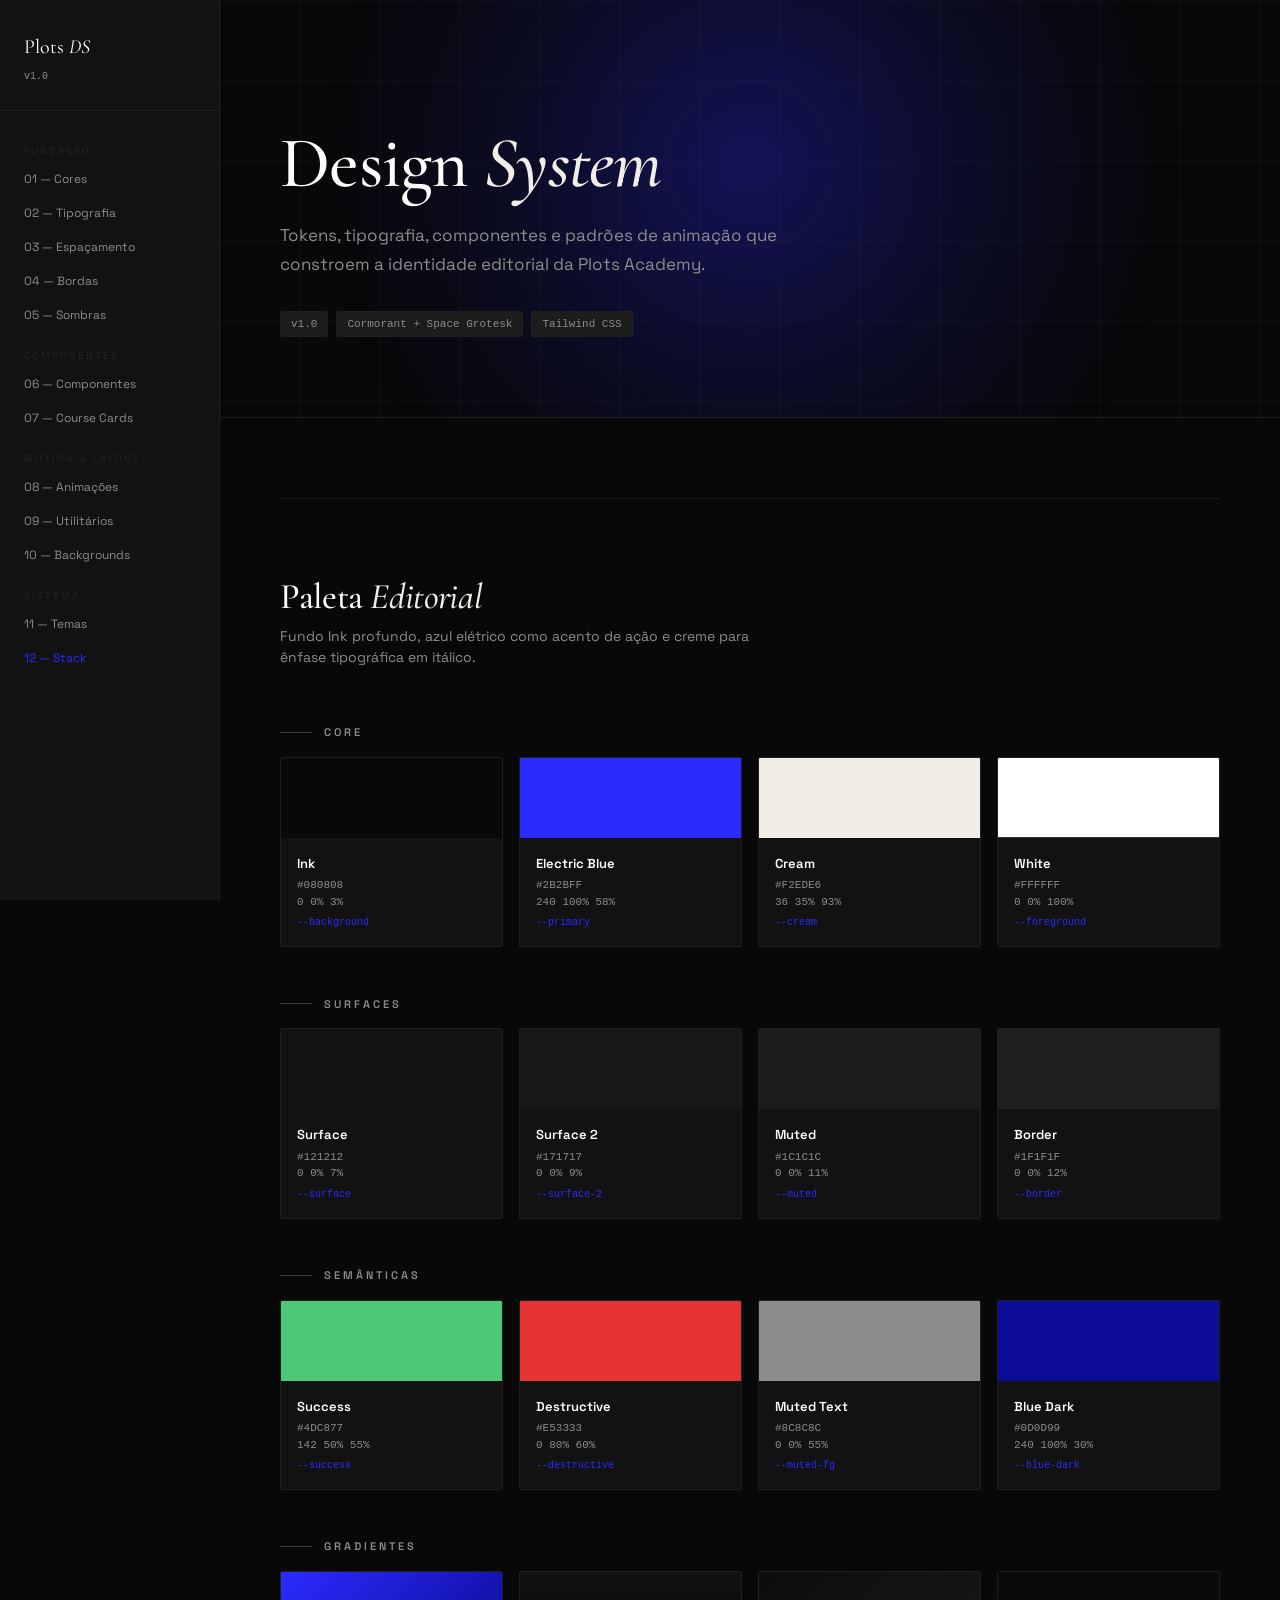
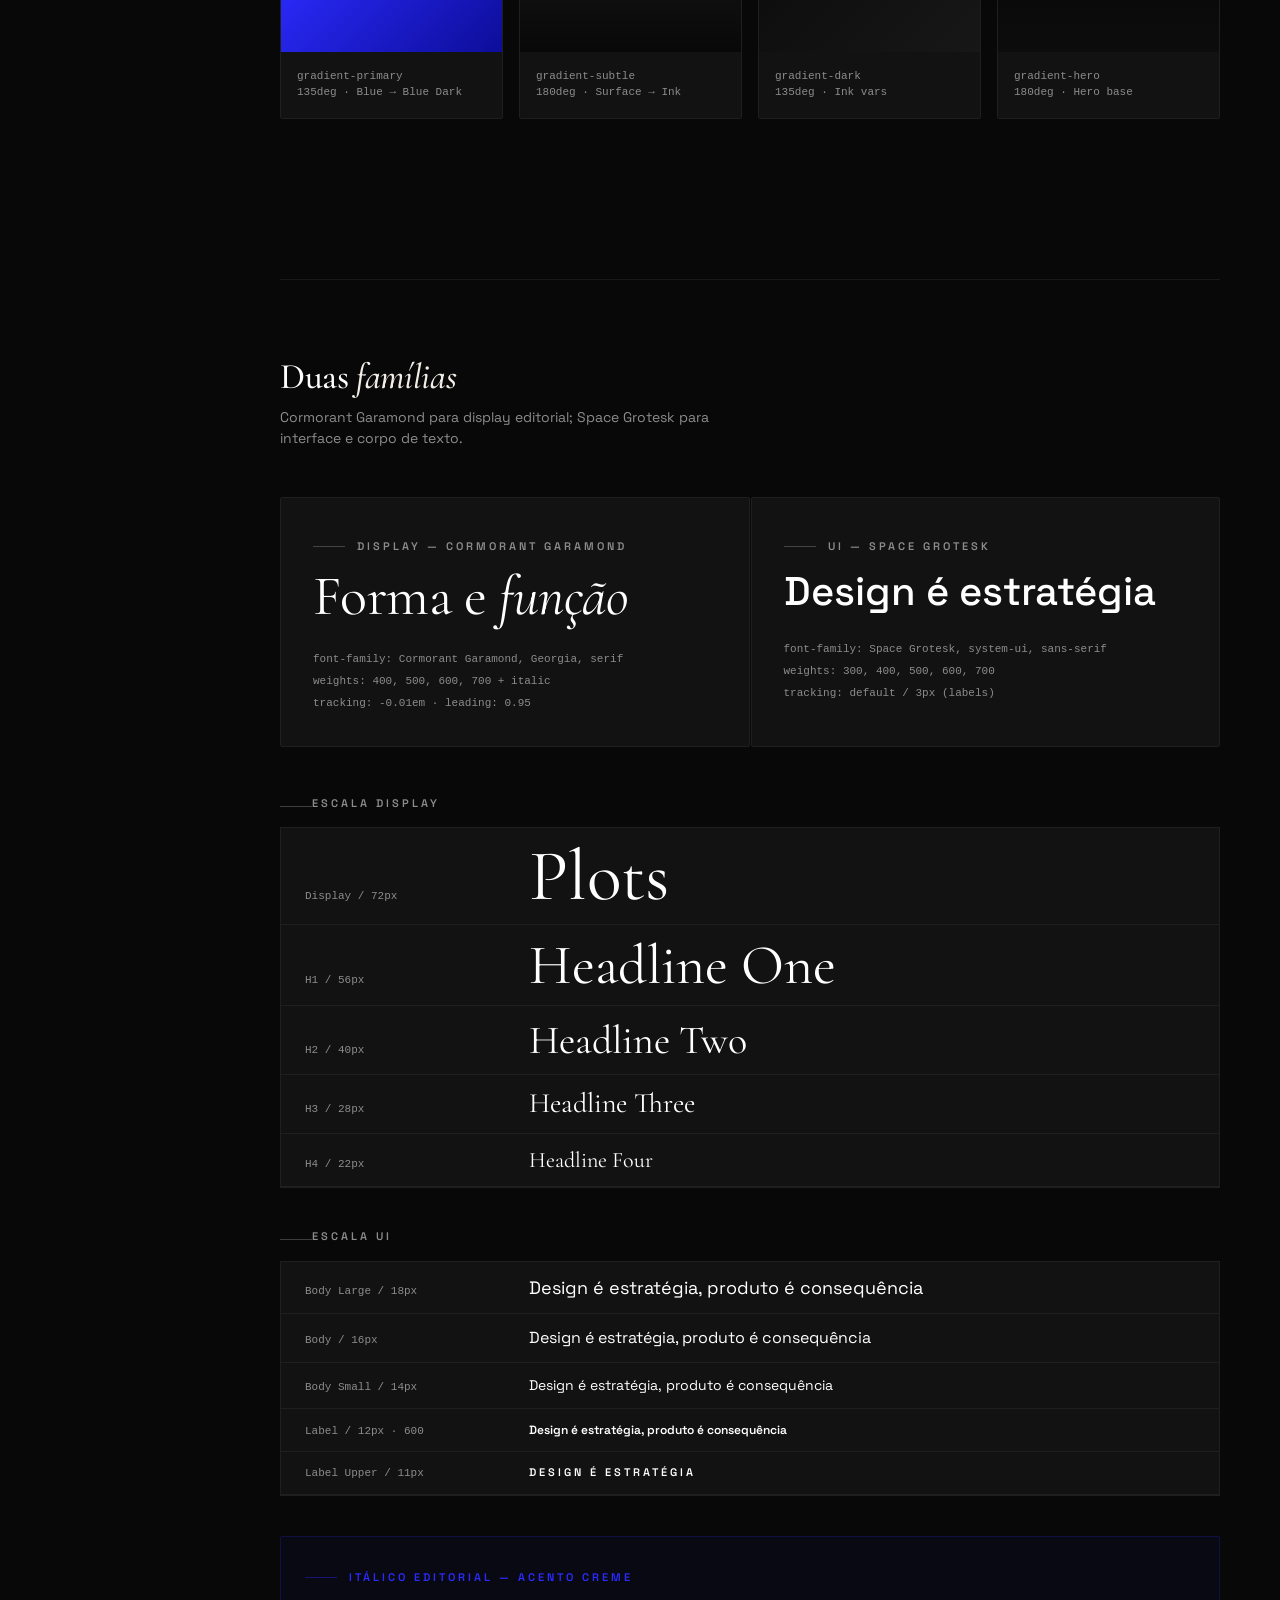
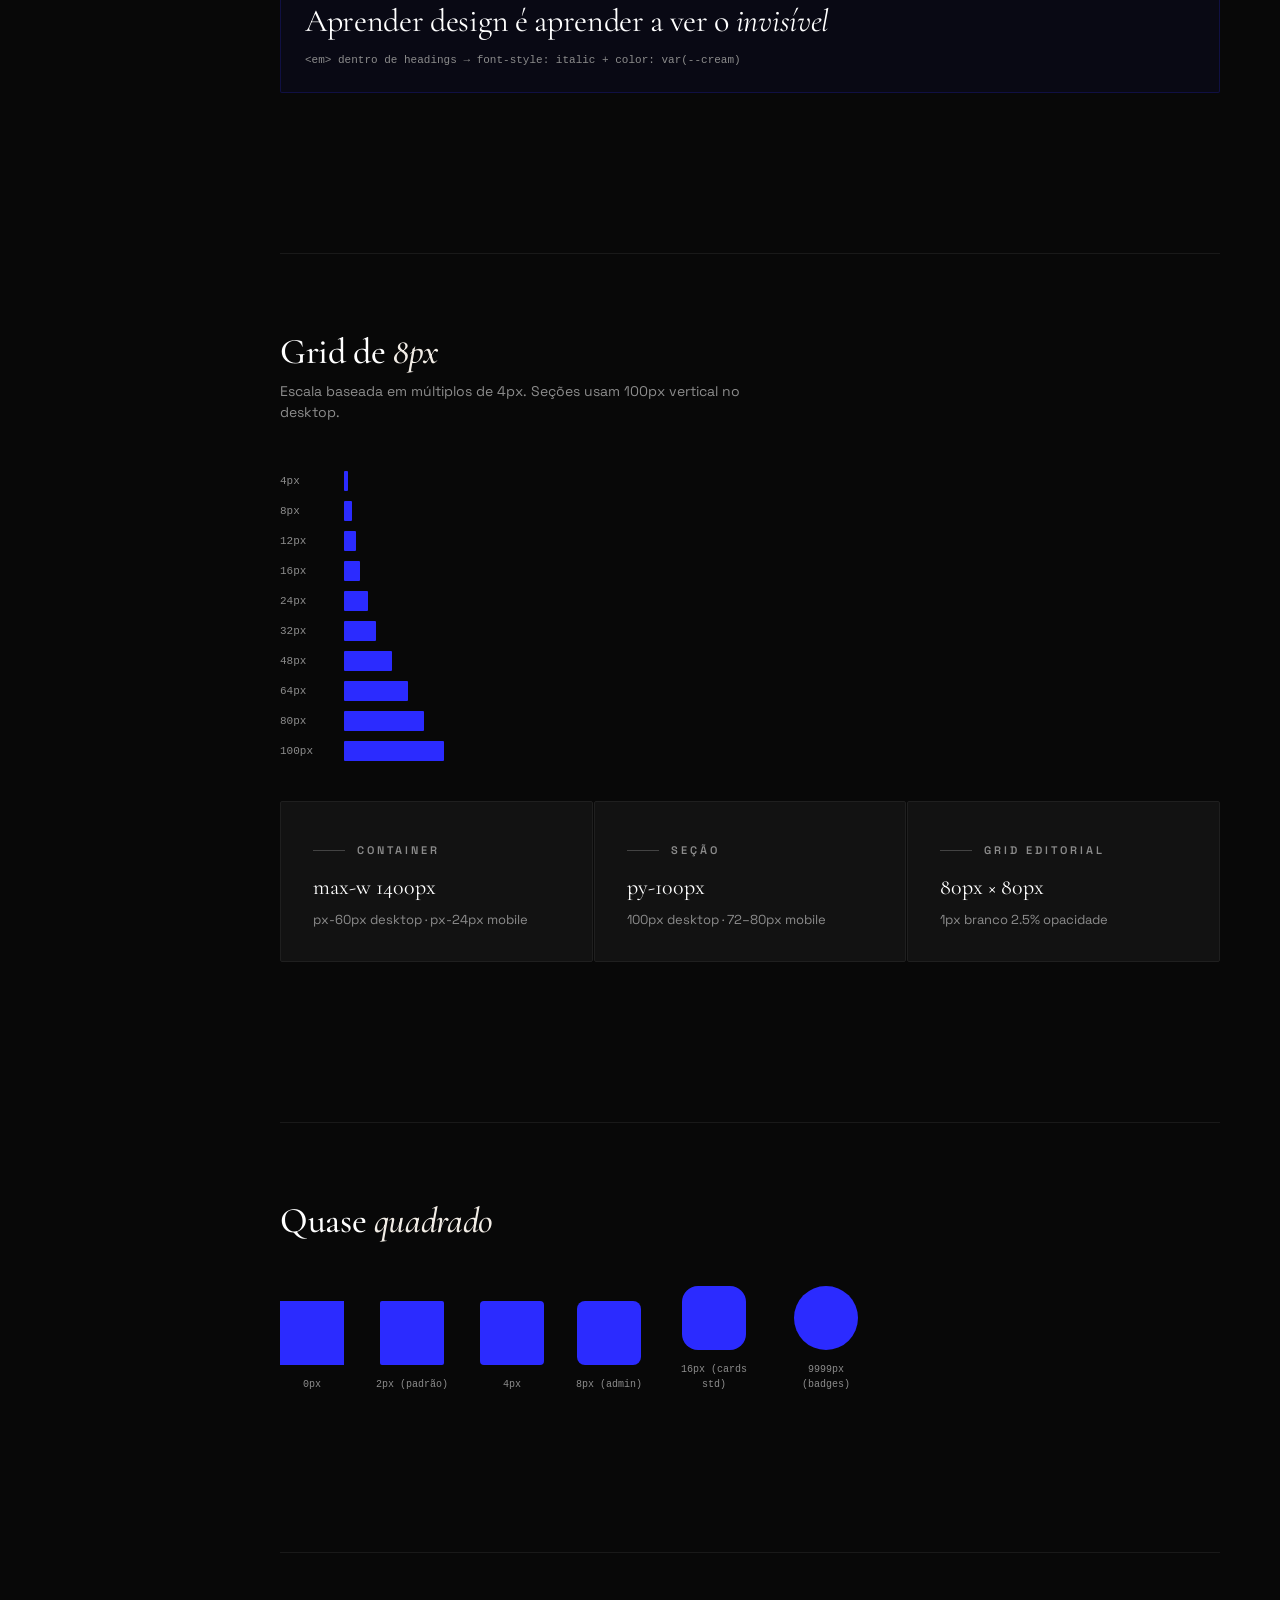
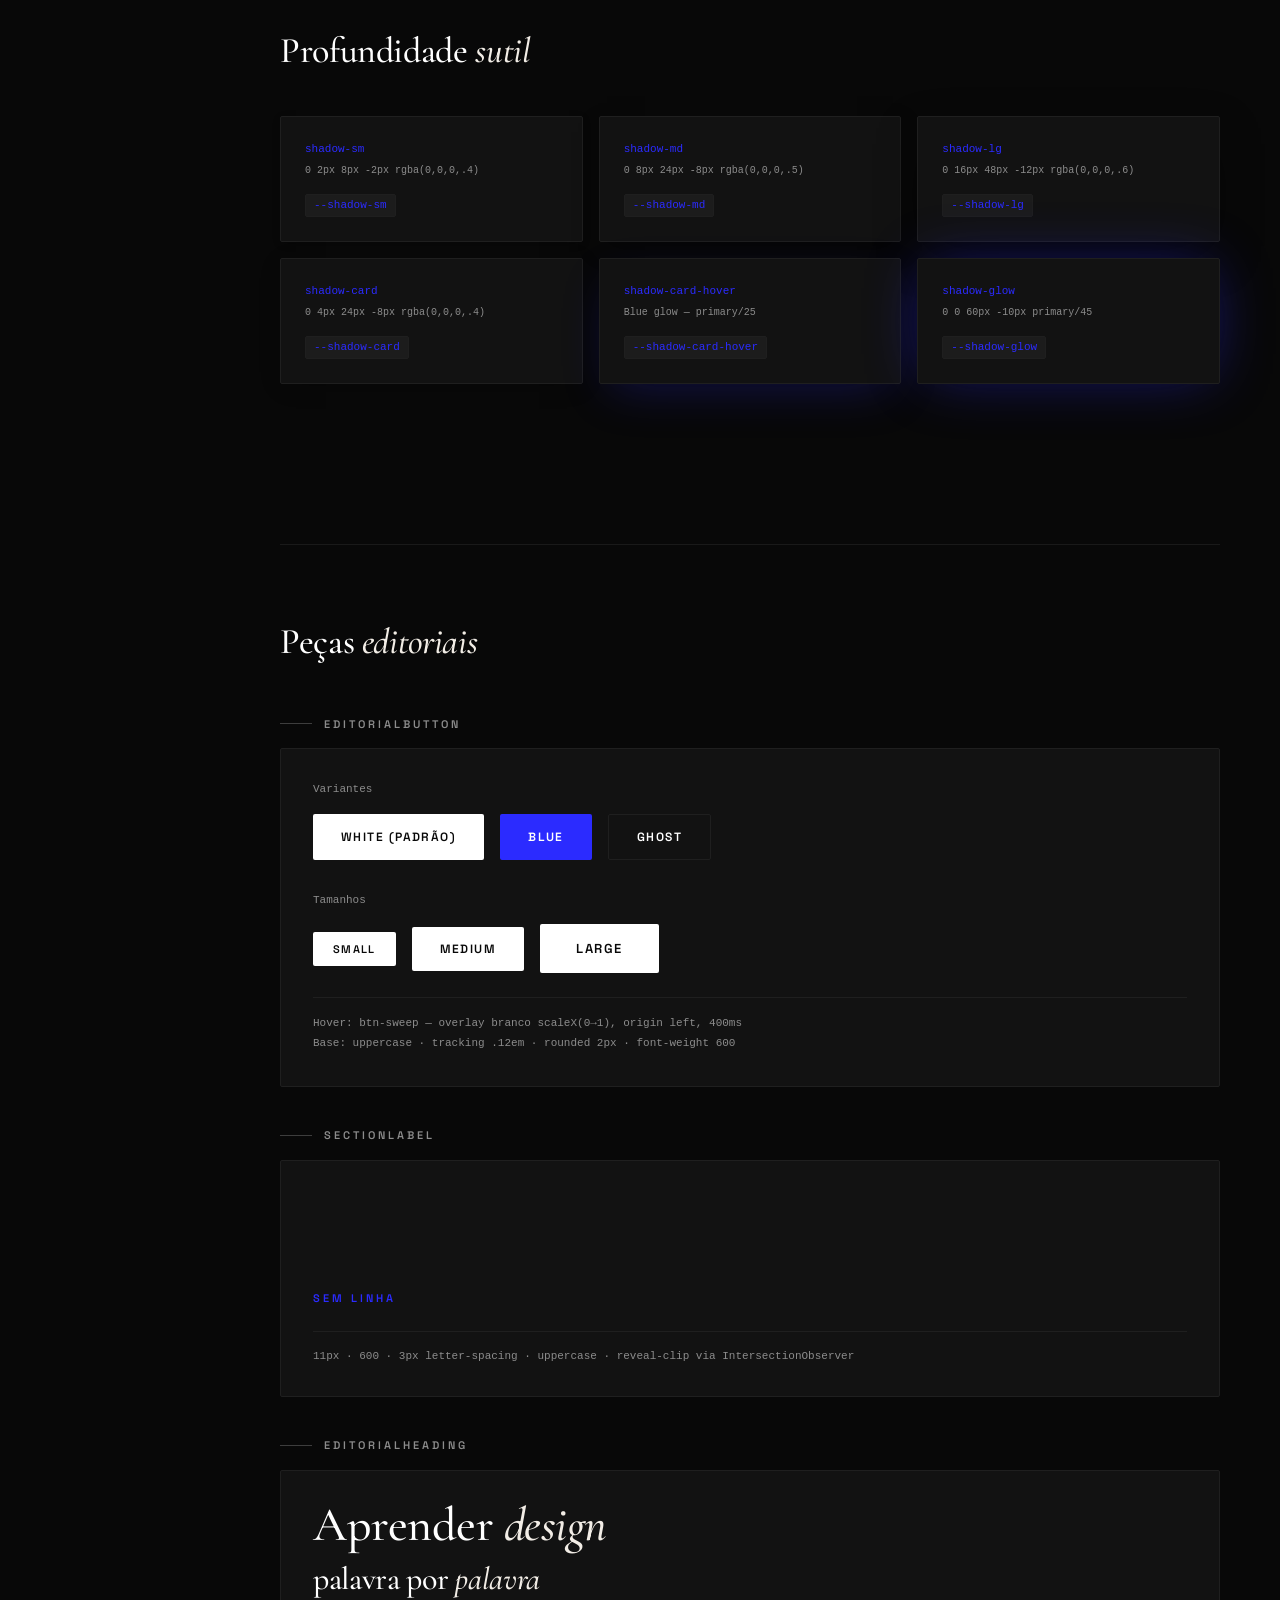
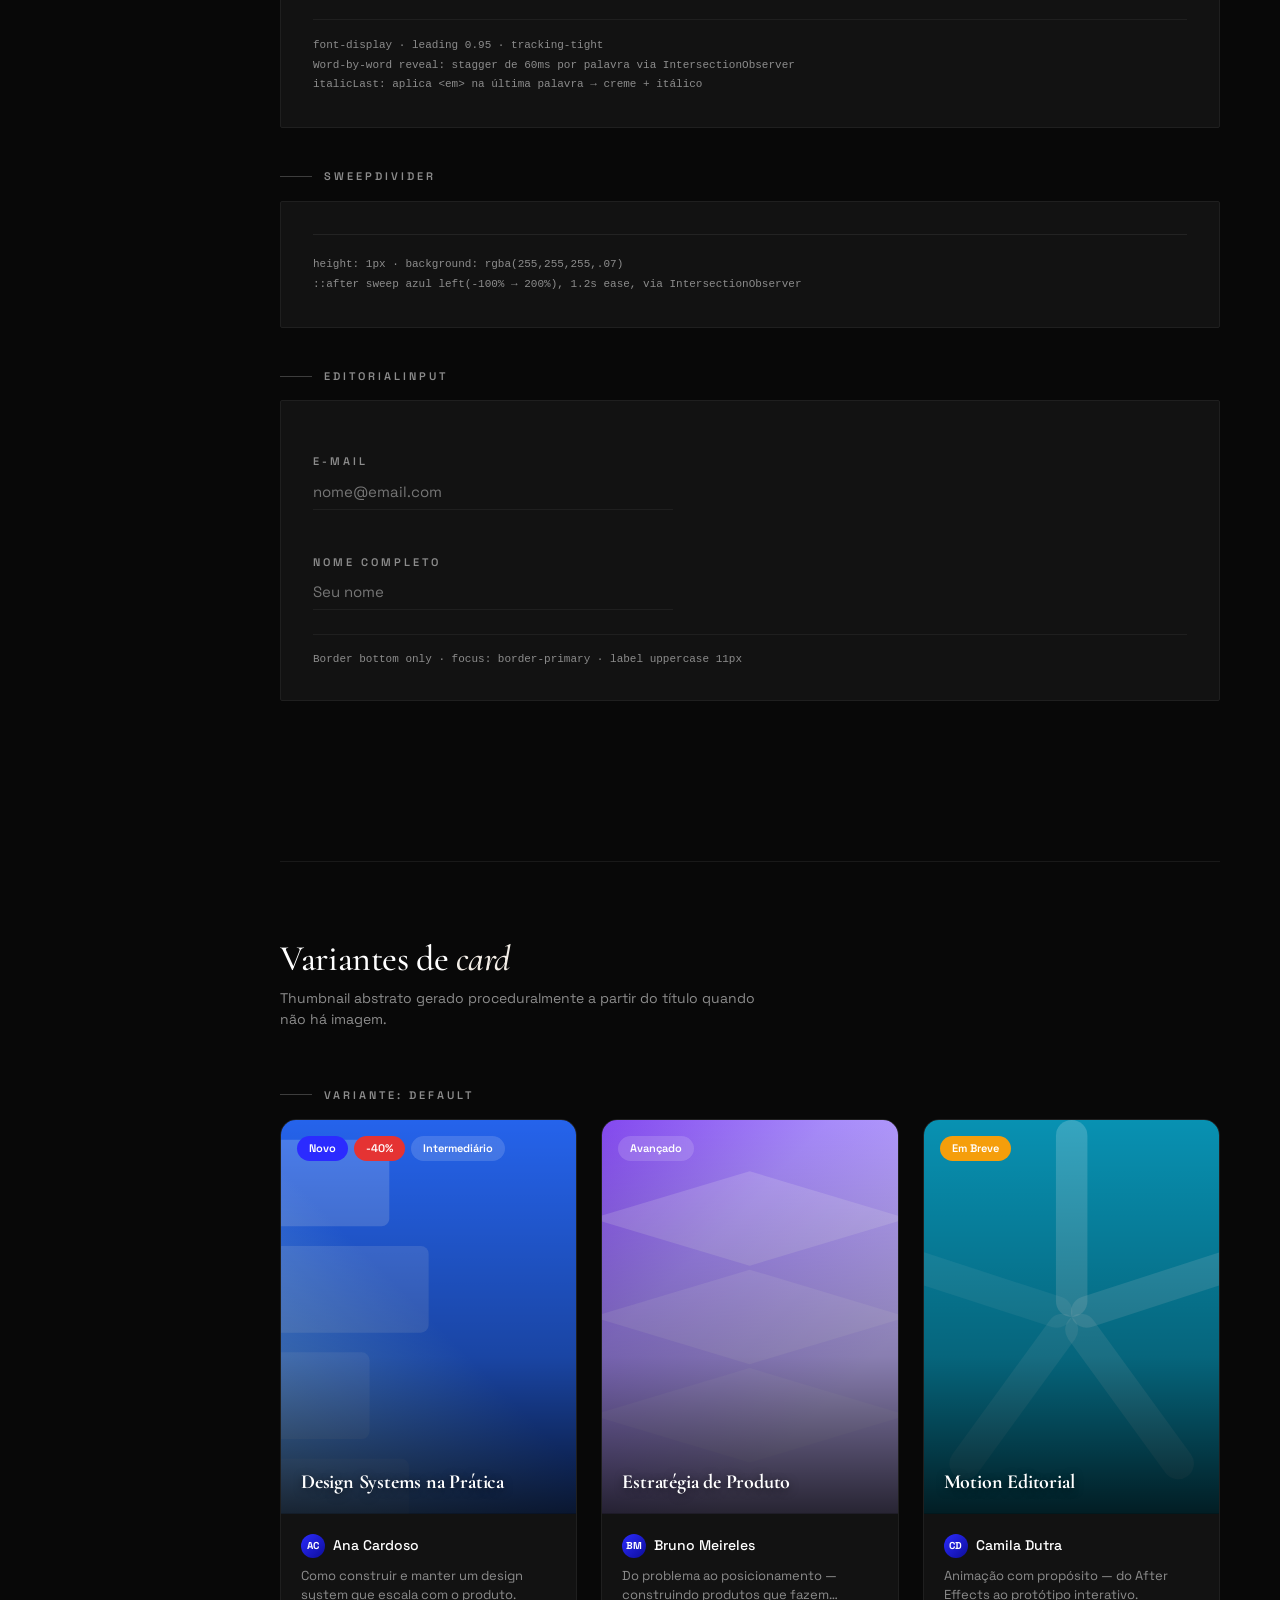
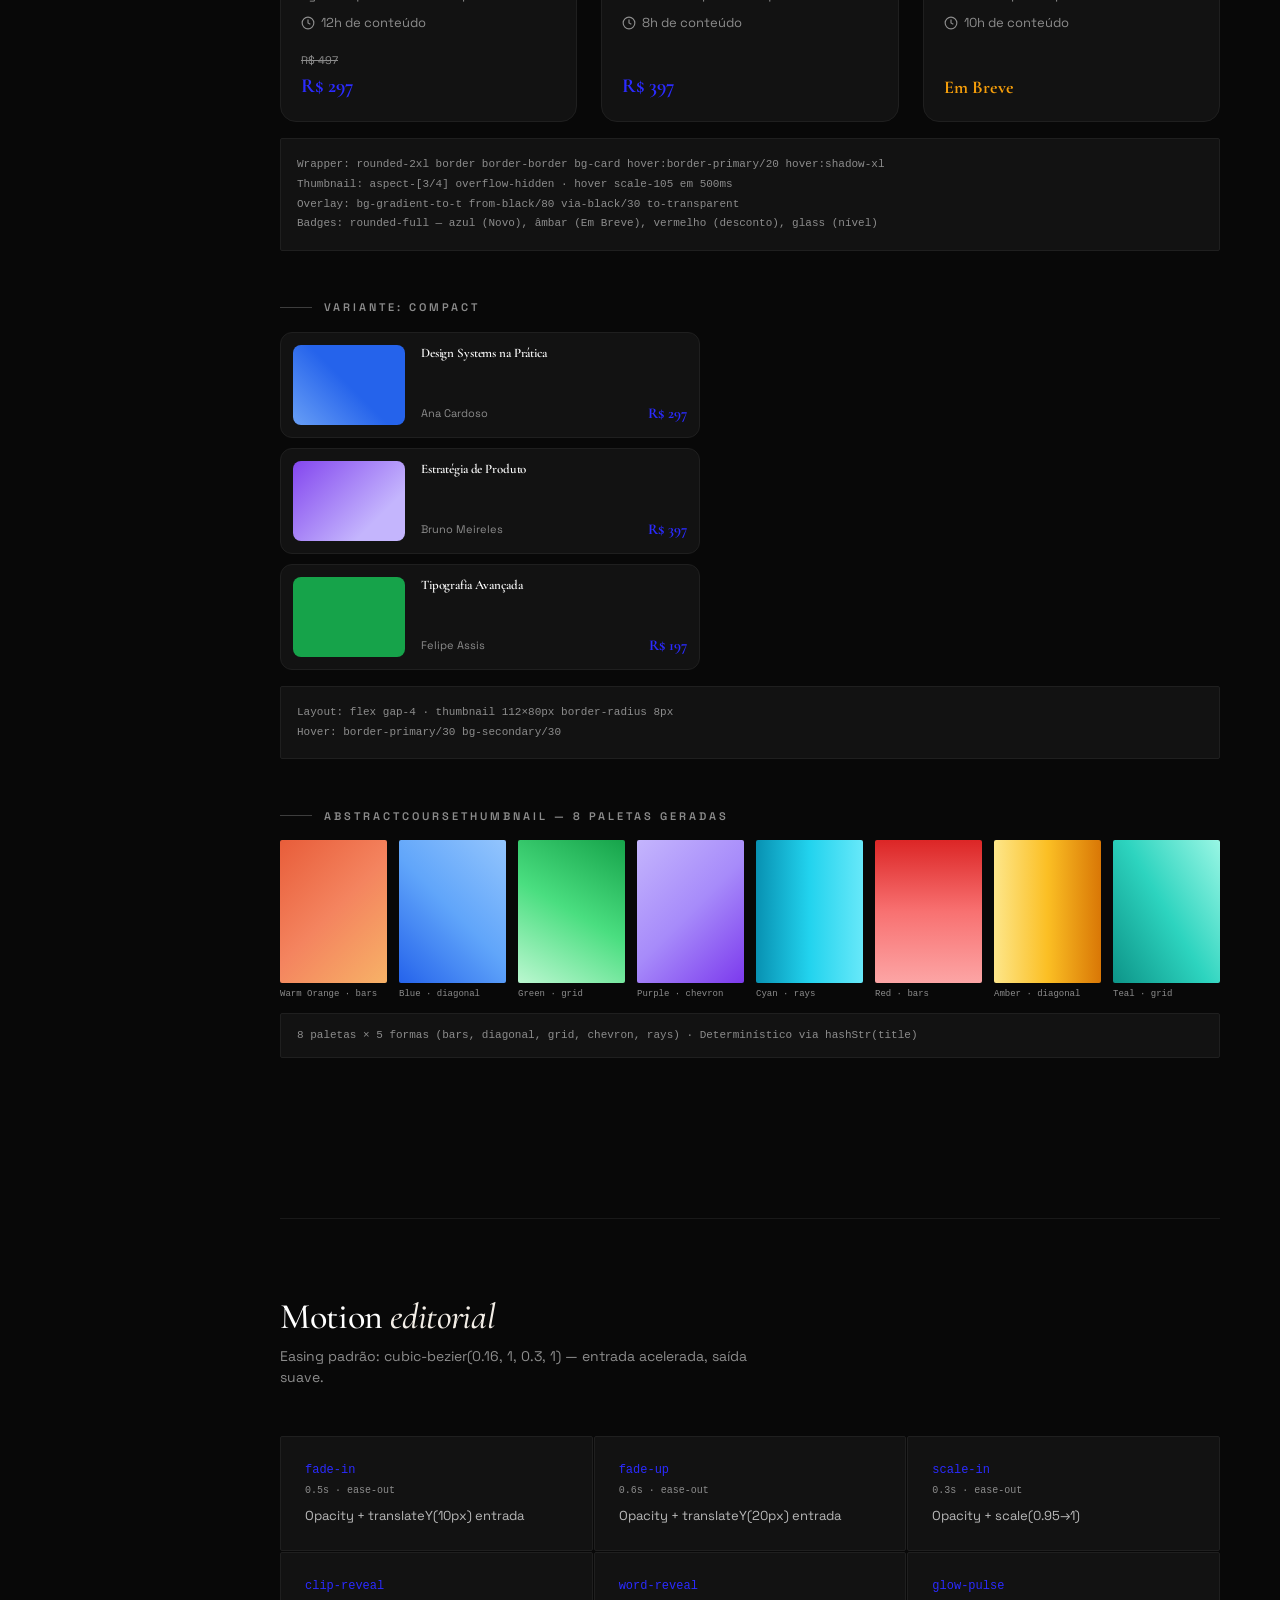
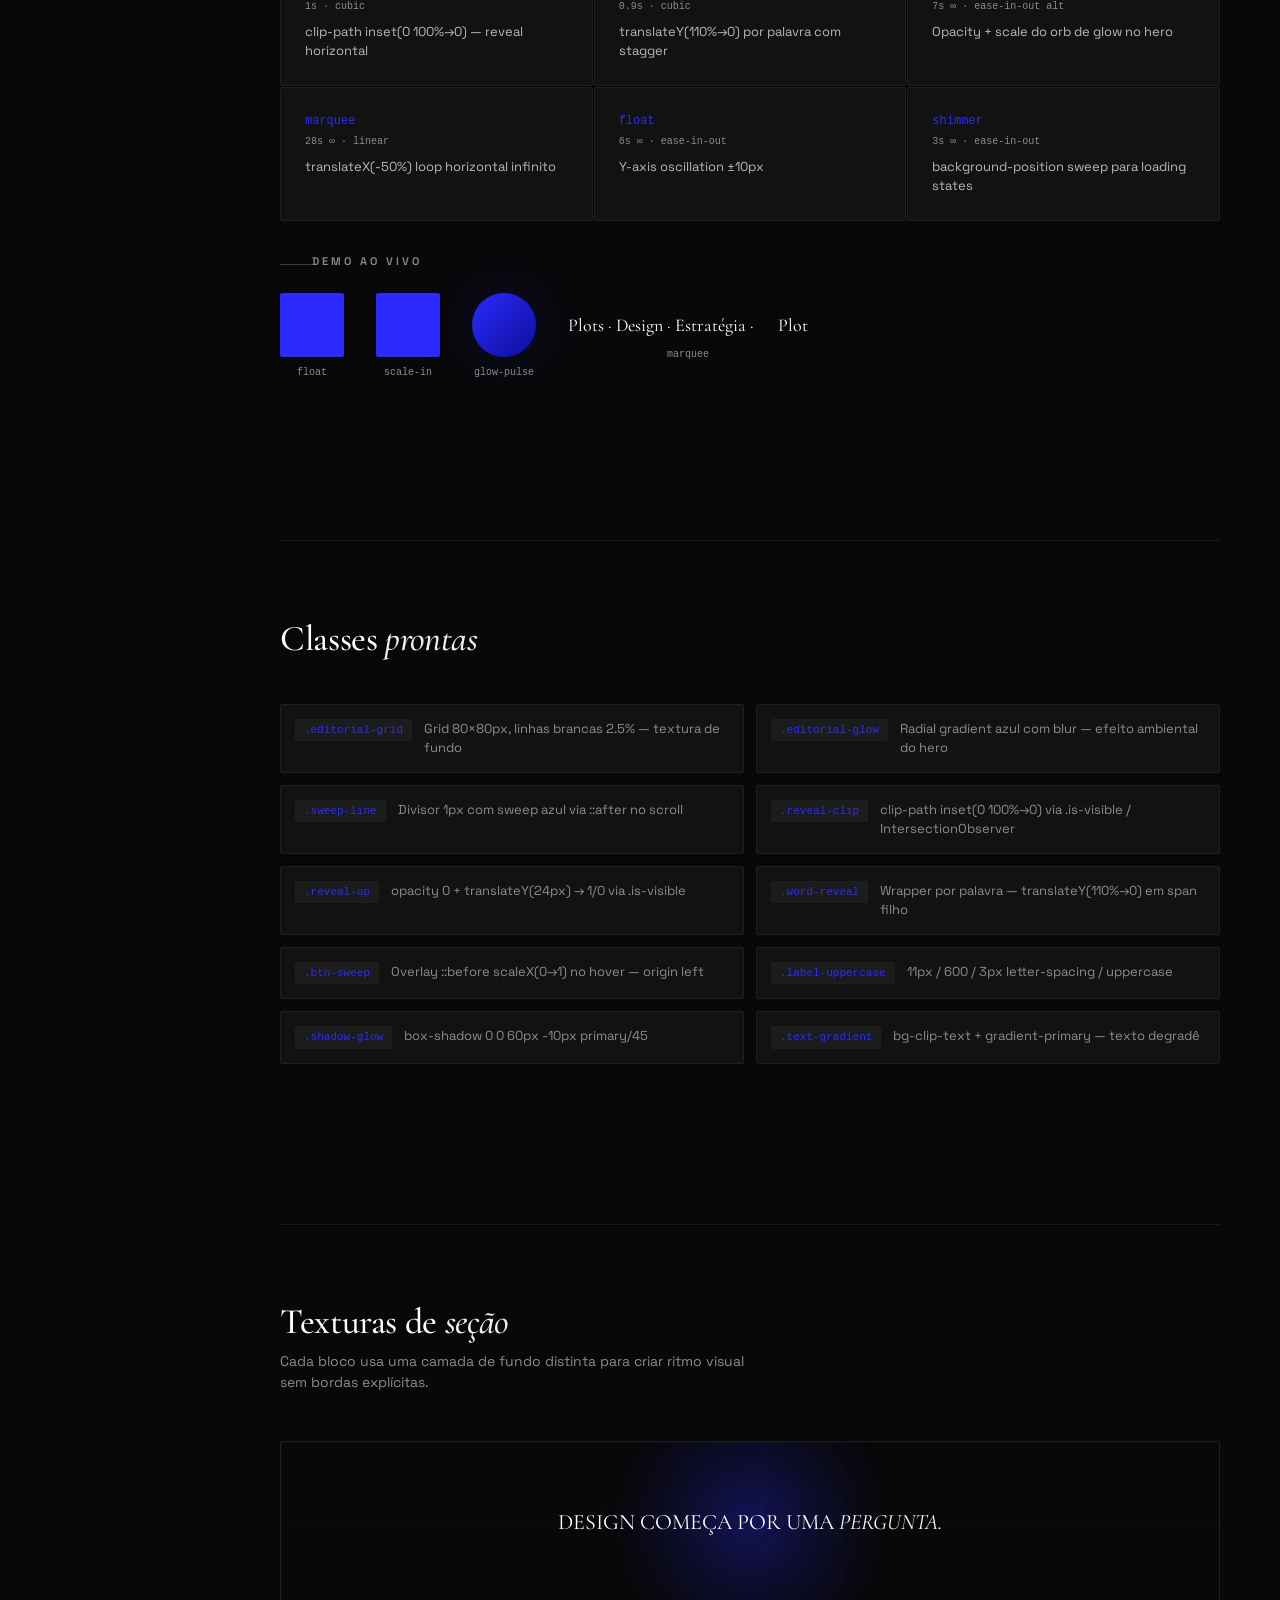
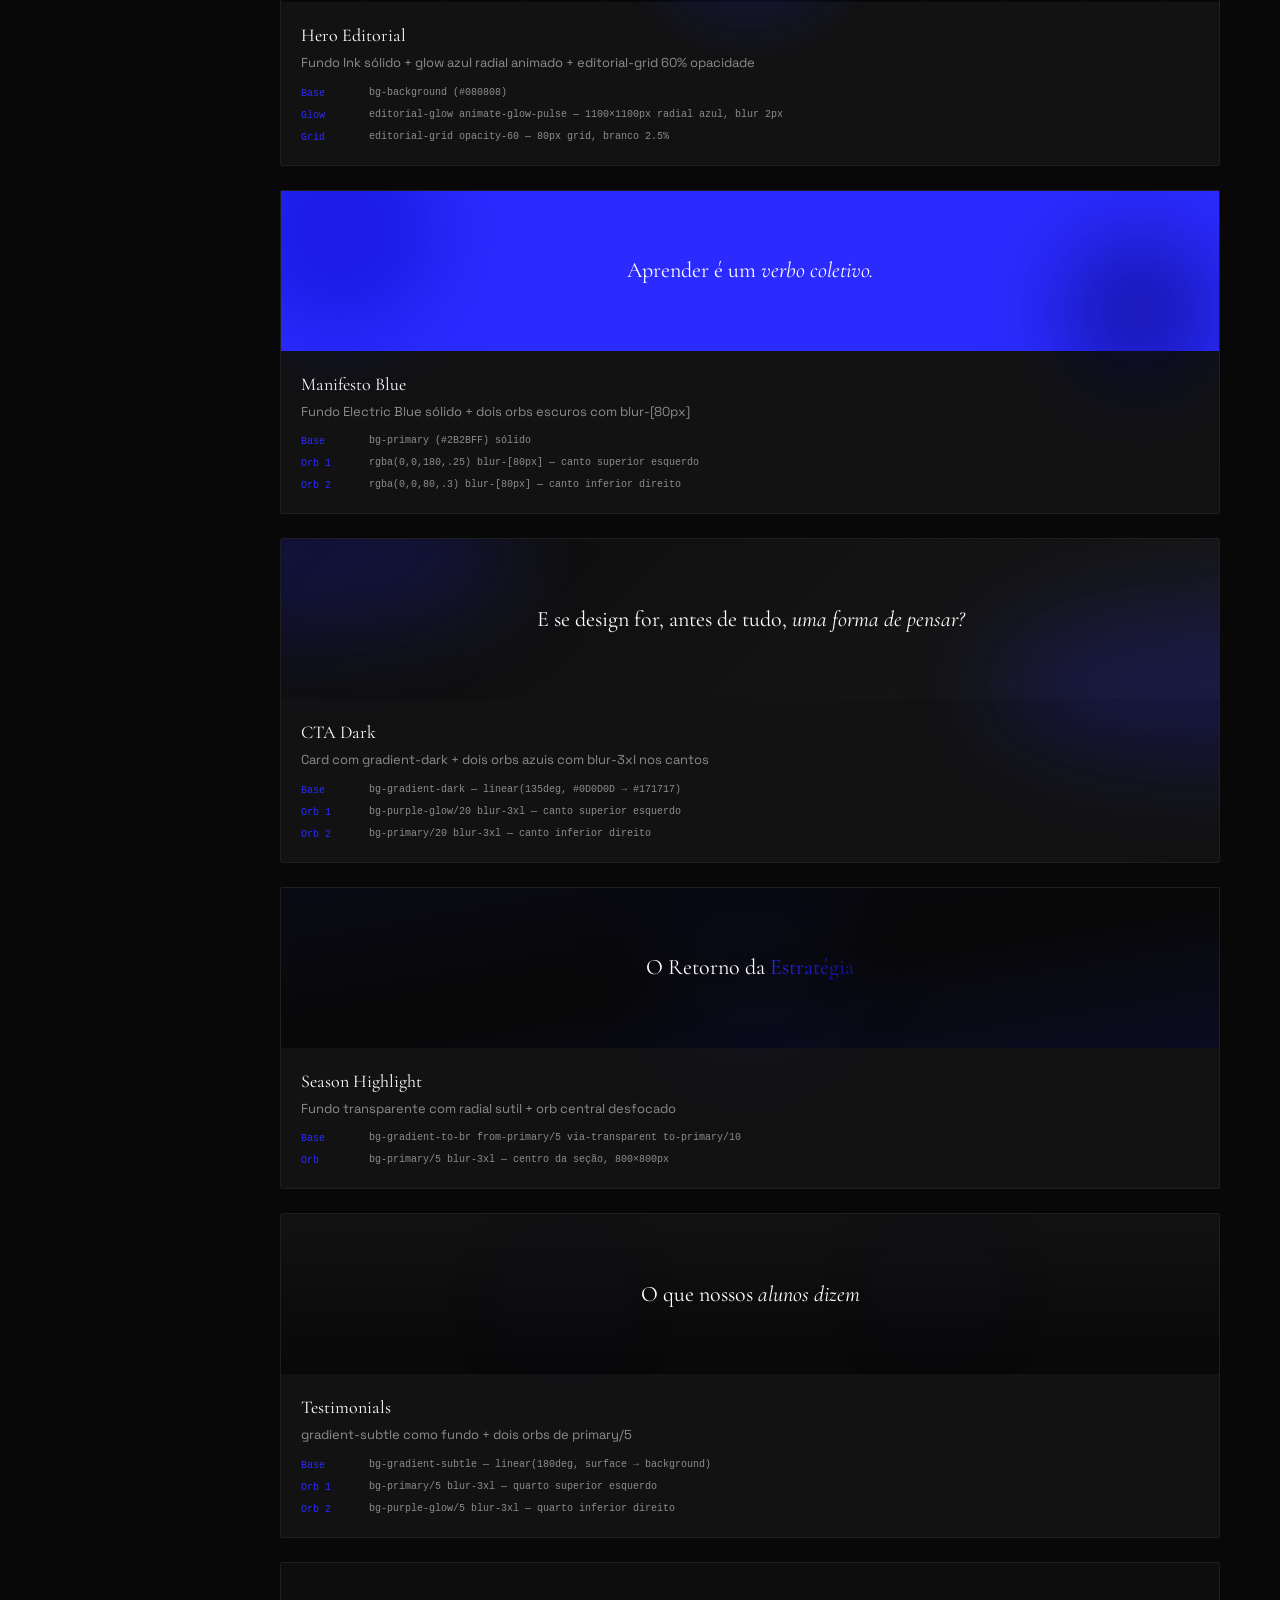
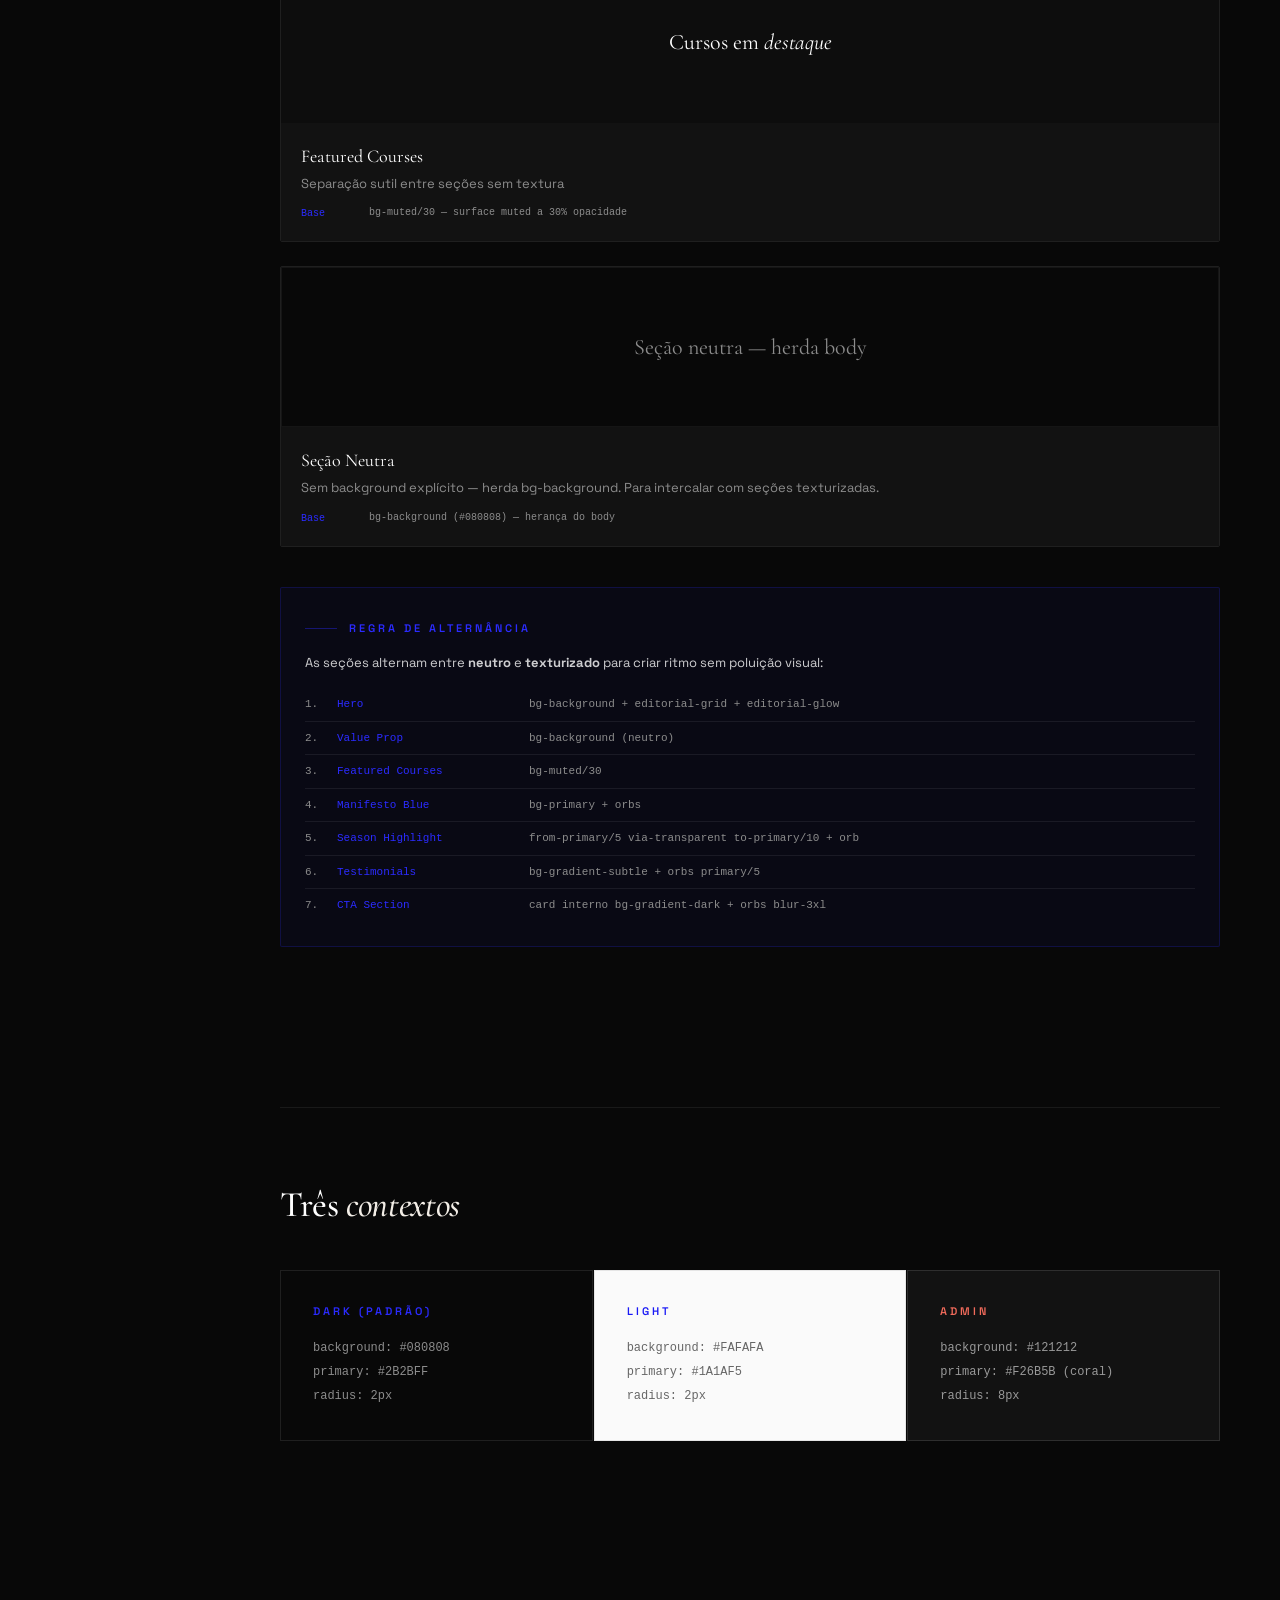
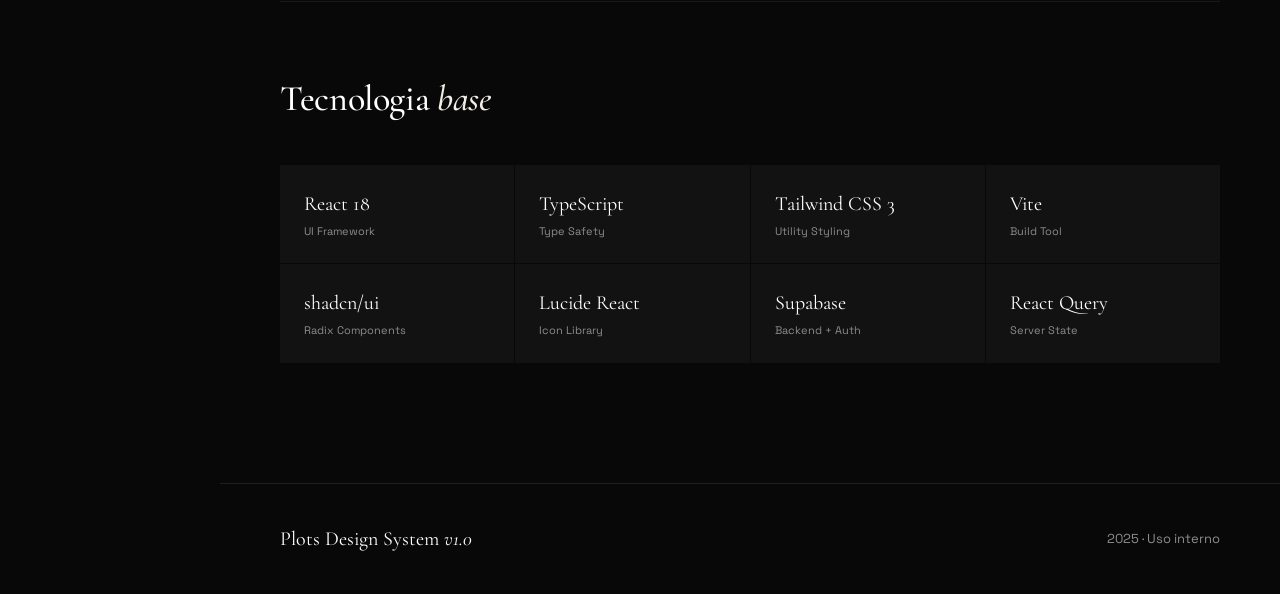
==== public/design-system.html @ c1db0406 "feat: add standalone design-system.html to public/ Self-contained HTML file with all design tokens, " ====
<!DOCTYPE html>
<html lang="pt-BR">
<head>
<meta charset="UTF-8" />
<meta name="viewport" content="width=device-width, initial-scale=1.0" />
<title>Plots — Design System</title>
<link rel="preconnect" href="https://fonts.googleapis.com" />
<link rel="preconnect" href="https://fonts.gstatic.com" crossorigin />
<link href="https://fonts.googleapis.com/css2?family=Cormorant+Garamond:ital,wght@0,400;0,500;0,600;0,700;1,400;1,600&family=Space+Grotesk:wght@300;400;500;600;700&display=swap" rel="stylesheet" />
<style>
/* ── Tokens ─────────────────────────────────────────────────────────────── */
:root {
  --background: #080808;
  --foreground: #ffffff;
  --surface:    #121212;
  --surface-2:  #171717;
  --muted:      #1c1c1c;
  --border:     #1f1f1f;
  --primary:    #2B2BFF;
  --primary-fg: #ffffff;
  --cream:      #F2EDE6;
  --success:    #4DC877;
  --destructive:#E53333;
  --muted-fg:   #8C8C8C;
  --blue-dark:  #0D0D99;
  --blue-light: #8989FF;
  --gold:       #F2EDE6;

  --gradient-primary: linear-gradient(135deg, #2B2BFF 0%, #0D0D99 100%);
  --gradient-subtle:  linear-gradient(180deg, #121212 0%, #080808 100%);
  --gradient-dark:    linear-gradient(135deg, #0D0D0D 0%, #171717 100%);
  --gradient-hero:    linear-gradient(180deg, #080808 0%, #0D0D0D 100%);

  --shadow-sm:   0 2px  8px -2px  rgba(0,0,0,.4);
  --shadow-md:   0 8px  24px -8px rgba(0,0,0,.5);
  --shadow-lg:   0 16px 48px -12px rgba(0,0,0,.6);
  --shadow-card: 0 4px  24px -8px rgba(0,0,0,.4);
  --shadow-card-hover: 0 16px 48px -12px rgba(43,43,255,.25);
  --shadow-glow: 0 0 60px -10px rgba(43,43,255,.45);

  --ease: cubic-bezier(0.16,1,0.3,1);
  --radius: 2px;
}

/* ── Reset ──────────────────────────────────────────────────────────────── */
*, *::before, *::after { box-sizing: border-box; margin: 0; padding: 0; }
html { scroll-behavior: smooth; }
body {
  background: var(--background);
  color: var(--foreground);
  font-family: 'Space Grotesk', system-ui, sans-serif;
  font-size: 16px;
  line-height: 1.5;
  -webkit-font-smoothing: antialiased;
}
a { color: inherit; text-decoration: none; }
img { max-width: 100%; display: block; }

/* ── Typography ─────────────────────────────────────────────────────────── */
.font-display, h1, h2, h3, h4, h5, h6 {
  font-family: 'Cormorant Garamond', Georgia, serif;
  font-weight: 500;
  letter-spacing: -0.01em;
  line-height: 0.95;
}
.font-display em, h1 em, h2 em, h3 em, h4 em {
  font-style: italic;
  color: var(--cream);
}
::selection { background: rgba(43,43,255,.4); color: #fff; }

/* ── Layout ─────────────────────────────────────────────────────────────── */
.container {
  max-width: 1400px;
  margin: 0 auto;
  padding: 0 60px;
}
@media (max-width: 768px) { .container { padding: 0 24px; } }

.section { padding: 80px 0; }

.grid-2 { display: grid; grid-template-columns: 1fr 1fr; gap: 1px; }
.grid-3 { display: grid; grid-template-columns: repeat(3,1fr); gap: 1px; }
.grid-4 { display: grid; grid-template-columns: repeat(4,1fr); gap: 4px; }
.grid-8 { display: grid; grid-template-columns: repeat(8,1fr); gap: 12px; }
@media (max-width: 900px) {
  .grid-2, .grid-3, .grid-4 { grid-template-columns: 1fr 1fr; }
  .grid-8 { grid-template-columns: repeat(4,1fr); }
}
@media (max-width: 560px) {
  .grid-2, .grid-3, .grid-4 { grid-template-columns: 1fr; }
  .grid-8 { grid-template-columns: repeat(2,1fr); }
}

/* ── Utilities ──────────────────────────────────────────────────────────── */
.label-upper {
  font-family: 'Space Grotesk', sans-serif;
  font-size: 11px;
  font-weight: 600;
  letter-spacing: 3px;
  text-transform: uppercase;
  color: var(--primary);
  display: inline-flex;
  align-items: center;
  gap: 12px;
}
.label-upper.muted { color: var(--muted-fg); }
.label-upper.cream { color: var(--cream); }
.label-upper .line {
  width: 32px; height: 1px;
  background: currentColor;
  opacity: .4;
  display: inline-block;
}

.section-header { margin-bottom: 48px; }
.section-header .label-upper { margin-bottom: 16px; display: block; }
.section-header h2 { font-size: 36px; margin-bottom: 12px; }
.section-header p { color: var(--muted-fg); font-size: 14px; max-width: 480px; }

.token-badge {
  display: inline-block;
  padding: 2px 8px;
  font-size: 11px;
  font-family: monospace;
  background: var(--muted);
  color: var(--primary);
  border-radius: 2px;
  border: 1px solid var(--border);
}

/* ── Editorial grid & glow ──────────────────────────────────────────────── */
.editorial-grid {
  background-image:
    linear-gradient(rgba(255,255,255,.025) 1px, transparent 1px),
    linear-gradient(90deg, rgba(255,255,255,.025) 1px, transparent 1px);
  background-size: 80px 80px;
}
.editorial-glow {
  background: radial-gradient(circle, rgba(43,43,255,.32) 0%, rgba(43,43,255,.1) 40%, transparent 68%);
  filter: blur(2px);
}

/* ── Sweep divider ──────────────────────────────────────────────────────── */
.sweep-line {
  display: block;
  height: 1px;
  background: rgba(255,255,255,.07);
  position: relative;
  overflow: hidden;
}
.sweep-line::after {
  content: '';
  position: absolute; top: 0; left: -100%;
  width: 100%; height: 100%;
  background: linear-gradient(90deg, transparent, var(--primary), transparent);
  transition: left 1.2s var(--ease);
}
.sweep-line.visible::after { left: 200%; }

/* ── Reveal animations ──────────────────────────────────────────────────── */
.reveal-up {
  opacity: 0;
  transform: translateY(24px);
  transition: opacity .8s var(--ease), transform .8s var(--ease);
}
.reveal-up.visible { opacity: 1; transform: translateY(0); }

.reveal-clip {
  clip-path: inset(0 100% 0 0);
  transition: clip-path .9s var(--ease);
}
.reveal-clip.visible { clip-path: inset(0 0 0 0); }

/* ── Keyframe animations ────────────────────────────────────────────────── */
@keyframes glow-pulse {
  0%,100% { opacity:.7; transform:translate(-50%,-55%) scale(1); }
  50%      { opacity:1;  transform:translate(-50%,-58%) scale(1.06); }
}
@keyframes fade-in {
  from { opacity:0; transform:translateY(10px); }
  to   { opacity:1; transform:translateY(0); }
}
@keyframes fade-up {
  from { opacity:0; transform:translateY(20px); }
  to   { opacity:1; transform:translateY(0); }
}
@keyframes scale-in {
  from { opacity:0; transform:scale(.95); }
  to   { opacity:1; transform:scale(1); }
}
@keyframes shimmer {
  from { background-position:200% 0; }
  to   { background-position:-200% 0; }
}
@keyframes float {
  0%,100% { transform:translateY(0); }
  50%      { transform:translateY(-10px); }
}
@keyframes marquee {
  0%   { transform:translateX(0); }
  100% { transform:translateX(-50%); }
}
@keyframes scroll-line {
  0%,100% { transform:scaleY(0); transform-origin:top; }
  50%      { transform:scaleY(1); transform-origin:top; }
  51%      { transform-origin:bottom; }
}
@keyframes clip-reveal {
  from { clip-path:inset(0 100% 0 0); }
  to   { clip-path:inset(0 0 0 0); }
}
@keyframes word-reveal {
  from { transform:translateY(110%); }
  to   { transform:translateY(0); }
}

@media (prefers-reduced-motion: reduce) {
  .sweep-line::after,
  .reveal-up,
  .reveal-clip { transition: none !important; }
  .reveal-up   { opacity:1; transform:none; }
  .reveal-clip { clip-path:inset(0 0 0 0); }
}

/* ── Btn sweep ──────────────────────────────────────────────────────────── */
.btn-sweep { position:relative; overflow:hidden; }
.btn-sweep::before {
  content:'';
  position:absolute; inset:0;
  background:rgba(255,255,255,.15);
  transform:scaleX(0); transform-origin:left;
  transition:transform .4s var(--ease);
  pointer-events:none;
}
.btn-sweep:hover::before { transform:scaleX(1); }

/* ── Editorial button ───────────────────────────────────────────────────── */
.btn {
  display:inline-flex; align-items:center; justify-content:center; gap:8px;
  font-family:'Space Grotesk',sans-serif;
  font-weight:600;
  text-transform:uppercase;
  letter-spacing:.12em;
  border-radius:2px;
  border:none;
  cursor:pointer;
  transition:background .2s, color .2s, border-color .2s;
}
.btn span { position:relative; z-index:1; display:inline-flex; align-items:center; gap:8px; }
.btn-sm  { padding:10px 20px; font-size:11px; }
.btn-md  { padding:14px 28px; font-size:12px; }
.btn-lg  { padding:16px 36px; font-size:13px; }

.btn-white { background:#fff; color:#080808; }
.btn-white:hover { background:var(--primary); color:#fff; }
.btn-blue  { background:var(--primary); color:#fff; }
.btn-blue:hover  { background:rgba(43,43,255,.9); }
.btn-ghost { background:transparent; color:#fff; border:1px solid var(--border); }
.btn-ghost:hover { border-color:var(--primary); color:var(--primary); }

/* ── Section label ──────────────────────────────────────────────────────── */
.section-label {
  font-family:'Space Grotesk',sans-serif;
  font-size:11px;
  font-weight:600;
  letter-spacing:3px;
  text-transform:uppercase;
  color:var(--primary);
  display:inline-flex;
  align-items:center;
  gap:12px;
}
.section-label .divider {
  width:32px; height:1px;
  background:currentColor;
  opacity:.4;
}
.section-label.cream { color:var(--cream); }
.section-label.muted { color:var(--muted-fg); }

/* ── Editorial input ────────────────────────────────────────────────────── */
.editorial-input-wrap { position:relative; padding-top:20px; }
.editorial-input-wrap label {
  position:absolute; top:24px; left:0;
  font-size:11px; font-weight:600;
  letter-spacing:3px; text-transform:uppercase;
  color:var(--muted-fg);
  transition:top .25s var(--ease), font-size .25s, color .25s;
  pointer-events:none;
}
.editorial-input-wrap input {
  width:100%;
  background:transparent;
  border:none; border-bottom:1px solid var(--border);
  color:#fff;
  font-family:'Space Grotesk',sans-serif;
  font-size:15px;
  padding:8px 0;
  outline:none;
  transition:border-color .25s;
}
.editorial-input-wrap input:focus { border-color:var(--primary); }
.editorial-input-wrap input:focus + label,
.editorial-input-wrap input:not(:placeholder-shown) + label {
  top:0; font-size:10px; color:var(--primary);
}
/* swap label/input order in DOM for :focus+label trick */
.editorial-input-wrap input { order:2; }
.editorial-input-wrap label { order:1; position:relative; top:auto; left:auto; display:block; margin-bottom:4px; }
.editorial-input-wrap { display:flex; flex-direction:column; }
.editorial-input-wrap input:focus { border-color:var(--primary); }

/* ── Color swatch ───────────────────────────────────────────────────────── */
.color-swatch { border-radius:2px; overflow:hidden; border:1px solid var(--border); }
.color-swatch .chip {
  height:80px;
  transition:height .3s var(--ease);
}
.color-swatch:hover .chip { height:112px; }
.color-swatch .info {
  padding:16px;
  background:var(--surface);
}
.color-swatch .info .name  { font-size:13px; font-weight:600; margin-bottom:4px; }
.color-swatch .info .hex   { font-family:monospace; font-size:11px; color:var(--muted-fg); }
.color-swatch .info .hsl   { font-family:monospace; font-size:11px; color:var(--muted-fg); line-height:1.6; }
.color-swatch .info .usage { font-family:monospace; font-size:10px; color:var(--primary); margin-top:4px; }

/* ── Type specimen rows ─────────────────────────────────────────────────── */
.type-row {
  display:flex; align-items:baseline; gap:24px;
  padding:12px 24px;
  background:var(--surface);
  border-bottom:1px solid var(--border);
  transition:background .15s;
}
.type-row:hover { background:var(--muted); }
.type-row .meta {
  width:200px; shrink:0; flex-shrink:0;
  font-family:monospace; font-size:11px; color:var(--muted-fg);
}
.type-row .sample { font-family:'Cormorant Garamond',serif; }

/* ── Shadow card ────────────────────────────────────────────────────────── */
.shadow-card {
  padding:24px;
  background:var(--surface);
  border:1px solid var(--border);
  border-radius:2px;
  transition:transform .3s var(--ease);
}
.shadow-card:hover { transform:scale(1.02); }
.shadow-card .name  { font-family:monospace; font-size:11px; color:var(--primary); margin-bottom:6px; }
.shadow-card .value { font-family:monospace; font-size:10px; color:var(--muted-fg); line-height:1.6; margin-bottom:12px; }

/* ── Animation preview card ─────────────────────────────────────────────── */
.anim-card {
  padding:24px;
  background:var(--surface);
  border:1px solid var(--border);
  border-radius:2px;
}
.anim-card:hover { border-color:rgba(43,43,255,.4); }
.anim-card .anim-name { font-family:monospace; font-size:12px; color:var(--primary); margin-bottom:4px; }
.anim-card .anim-dur  { font-family:monospace; font-size:10px; color:var(--muted-fg); margin-bottom:8px; }
.anim-card .anim-desc { font-size:13px; color:rgba(255,255,255,.7); }

/* ── Course card ────────────────────────────────────────────────────────── */
.course-card {
  display:flex; flex-direction:column;
  border-radius:16px;
  overflow:hidden;
  background:var(--surface);
  border:1px solid var(--border);
  transition:border-color .3s, box-shadow .3s, transform .3s;
  text-decoration:none; color:inherit;
}
.course-card:hover {
  border-color:rgba(43,43,255,.2);
  box-shadow:0 16px 48px -12px rgba(43,43,255,.2);
}
.course-card .thumb {
  position:relative;
  aspect-ratio:3/4;
  overflow:hidden;
  flex-shrink:0;
}
.course-card .thumb svg {
  position:absolute; inset:0;
  width:100%; height:100%;
}
.course-card .thumb .overlay {
  position:absolute; inset:0;
  background:linear-gradient(to top, rgba(0,0,0,.8) 0%, rgba(0,0,0,.3) 40%, transparent 100%);
}
.course-card .thumb .badges {
  position:absolute; top:16px; left:16px;
  display:flex; flex-wrap:wrap; gap:6px;
}
.badge {
  display:inline-block;
  padding:4px 12px;
  border-radius:9999px;
  font-size:11px; font-weight:600;
}
.badge-blue   { background:var(--primary); color:#fff; }
.badge-amber  { background:#F59E0B; color:#fff; }
.badge-red    { background:var(--destructive); color:#fff; }
.badge-glass  { background:rgba(255,255,255,.15); color:#fff; backdrop-filter:blur(4px); }
.course-card .thumb .title-overlay {
  position:absolute; bottom:0; left:0; right:0;
  padding:20px;
}
.course-card .thumb .title-overlay h3 {
  font-size:20px; font-weight:700; color:#fff;
  text-shadow:0 2px 8px rgba(0,0,0,.6);
  line-height:1.2;
}
.course-card .body { padding:20px; display:flex; flex-direction:column; gap:8px; flex:1; }
.course-card .instructor { display:flex; align-items:center; gap:8px; font-size:14px; font-weight:500; }
.course-card .instructor .avatar {
  width:24px; height:24px; border-radius:50%;
  background:var(--gradient-primary);
  display:flex; align-items:center; justify-content:center;
  font-size:10px; font-weight:700; color:#fff; flex-shrink:0;
}
.course-card .description { font-size:13px; color:var(--muted-fg); line-height:1.5; display:-webkit-box; -webkit-line-clamp:2; -webkit-box-orient:vertical; overflow:hidden; }
.course-card .duration { display:flex; align-items:center; gap:6px; font-size:13px; color:var(--muted-fg); }
.course-card .price-row { margin-top:auto; padding-top:12px; display:flex; align-items:flex-end; justify-content:space-between; }
.course-card .price { font-family:'Cormorant Garamond',serif; font-size:20px; font-weight:700; color:var(--primary); }
.course-card .price-old { font-size:11px; color:var(--muted-fg); text-decoration:line-through; margin-bottom:2px; }
.course-card .price-coming { font-family:'Cormorant Garamond',serif; font-size:18px; font-weight:700; color:#F59E0B; }

/* Compact card */
.course-card-compact {
  display:flex; gap:16px;
  border-radius:12px;
  border:1px solid var(--border);
  padding:12px;
  background:var(--surface);
  transition:border-color .25s, background .25s;
  text-decoration:none; color:inherit;
}
.course-card-compact:hover { border-color:rgba(43,43,255,.3); background:rgba(43,43,255,.04); }
.course-card-compact .thumb {
  position:relative;
  width:112px; height:80px;
  border-radius:8px;
  overflow:hidden; flex-shrink:0;
}
.course-card-compact .thumb svg { position:absolute; inset:0; width:100%; height:100%; }
.course-card-compact .info { display:flex; flex-direction:column; justify-content:space-between; flex:1; }
.course-card-compact h4 { font-size:13px; font-family:'Cormorant Garamond',serif; font-weight:600; line-height:1.3; display:-webkit-box; -webkit-line-clamp:2; -webkit-box-orient:vertical; overflow:hidden; }
.course-card-compact .bottom { display:flex; align-items:center; justify-content:space-between; }
.course-card-compact .instructor-name { font-size:11px; color:var(--muted-fg); }
.course-card-compact .price { font-family:'Cormorant Garamond',serif; font-weight:700; color:var(--primary); font-size:15px; }

/* ── Block background previews ──────────────────────────────────────────── */
.bg-preview { border-radius:2px; overflow:hidden; border:1px solid var(--border); }
.bg-preview .preview-area {
  height:160px; position:relative;
  display:flex; align-items:center; justify-content:center;
}
.bg-preview .preview-area .preview-label {
  position:relative; z-index:10;
  font-family:'Cormorant Garamond',serif;
  font-size:22px; text-align:center; padding:0 16px;
}
.bg-preview .meta {
  padding:20px;
  background:var(--surface);
}
.bg-preview .meta .bg-name { font-family:'Cormorant Garamond',serif; font-size:18px; margin-bottom:4px; }
.bg-preview .meta .bg-desc { font-size:13px; color:var(--muted-fg); margin-bottom:12px; }
.bg-preview .layers { display:flex; flex-direction:column; gap:6px; }
.bg-preview .layer { display:flex; gap:12px; }
.bg-preview .layer .lbl { width:56px; flex-shrink:0; font-size:10px; font-family:monospace; color:var(--primary); padding-top:1px; }
.bg-preview .layer code { font-size:10px; font-family:monospace; color:var(--muted-fg); line-height:1.6; }

/* orb helper */
.orb {
  position:absolute; border-radius:50%;
  pointer-events:none;
}

/* ── Nav sidebar ────────────────────────────────────────────────────────── */
.ds-nav {
  position:fixed; top:0; left:0; bottom:0;
  width:220px;
  background:var(--surface);
  border-right:1px solid var(--border);
  overflow-y:auto;
  z-index:100;
  padding:32px 0 32px;
}
.ds-nav .logo {
  padding:0 24px 24px;
  border-bottom:1px solid var(--border);
  margin-bottom:16px;
}
.ds-nav .logo p { font-family:'Cormorant Garamond',serif; font-size:20px; }
.ds-nav .logo span { font-size:10px; color:var(--muted-fg); font-family:monospace; }
.ds-nav a {
  display:block;
  padding:8px 24px;
  font-size:12px;
  color:var(--muted-fg);
  transition:color .15s, background .15s;
}
.ds-nav a:hover { color:#fff; background:var(--muted); }
.ds-nav a.active { color:var(--primary); }
.ds-nav .nav-section {
  font-size:10px; font-weight:600; letter-spacing:2px; text-transform:uppercase;
  color:var(--border);
  padding:16px 24px 4px;
}

.ds-main { margin-left:220px; }
@media (max-width:768px) { .ds-nav { display:none; } .ds-main { margin-left:0; } }

/* ── misc ───────────────────────────────────────────────────────────────── */
.pill {
  display:inline-block; padding:4px 10px;
  border-radius:2px; border:1px solid var(--border);
  font-family:monospace; font-size:11px;
  background:var(--muted);
  color:var(--muted-fg);
}
.box { background:var(--surface); border:1px solid var(--border); border-radius:2px; padding:32px; }
.mono { font-family:monospace; }
.mt4 { margin-top:16px; }
.mt8 { margin-top:32px; }
.mb4 { margin-bottom:16px; }
.mb8 { margin-bottom:32px; }
.gap4 { gap:16px; }
.gap2 { gap:8px; }
.flex { display:flex; }
.flex-wrap { flex-wrap:wrap; }
.items-center { align-items:center; }
.items-end { align-items:flex-end; }
.text-muted { color:var(--muted-fg); }
.text-primary { color:var(--primary); }
.text-cream { color:var(--cream); }
.text-sm { font-size:13px; }
.text-xs { font-size:11px; }
.space-y > * + * { margin-top:12px; }
.space-y-sm > * + * { margin-top:6px; }
.text-gradient {
  -webkit-background-clip:text; -webkit-text-fill-color:transparent;
  background-clip:text;
  background-image:var(--gradient-primary);
}
</style>
</head>
<body>

<!-- ── Sidebar nav ──────────────────────────────────────────────────────── -->
<nav class="ds-nav">
  <div class="logo">
    <p>Plots <em>DS</em></p>
    <span>v1.0</span>
  </div>
  <div class="nav-section">Fundação</div>
  <a href="#cores">01 — Cores</a>
  <a href="#tipografia">02 — Tipografia</a>
  <a href="#espacamento">03 — Espaçamento</a>
  <a href="#bordas">04 — Bordas</a>
  <a href="#sombras">05 — Sombras</a>
  <div class="nav-section">Componentes</div>
  <a href="#componentes">06 — Componentes</a>
  <a href="#course-cards">07 — Course Cards</a>
  <div class="nav-section">Motion & Layout</div>
  <a href="#animacoes">08 — Animações</a>
  <a href="#utilitarios">09 — Utilitários</a>
  <a href="#backgrounds">10 — Backgrounds</a>
  <div class="nav-section">Sistema</div>
  <a href="#temas">11 — Temas</a>
  <a href="#stack">12 — Stack</a>
</nav>

<main class="ds-main">

<!-- ── Hero ──────────────────────────────────────────────────────────────── -->
<div style="position:relative;overflow:hidden;border-bottom:1px solid var(--border);">
  <div class="editorial-grid" style="position:absolute;inset:0;pointer-events:none;"></div>
  <div class="editorial-glow" style="position:absolute;left:50%;top:50%;width:900px;height:900px;transform:translate(-50%,-55%);border-radius:50%;pointer-events:none;animation:glow-pulse 7s ease-in-out infinite alternate;"></div>
  <div class="container" style="position:relative;z-index:1;padding-top:80px;padding-bottom:80px;">
    <span class="section-label reveal-clip" style="margin-bottom:24px;display:inline-flex;">
      <span class="divider"></span>Plots — Design System
    </span>
    <h1 style="font-size:72px;margin-bottom:24px;" class="reveal-up">Design <em>System</em></h1>
    <p style="color:var(--muted-fg);font-size:17px;max-width:520px;line-height:1.7;margin-bottom:32px;" class="reveal-up" data-delay="100">
      Tokens, tipografia, componentes e padrões de animação que constroem a identidade editorial da Plots Academy.
    </p>
    <div class="flex flex-wrap gap2">
      <span class="pill">v1.0</span>
      <span class="pill">Cormorant + Space Grotesk</span>
      <span class="pill">Tailwind CSS</span>
    </div>
  </div>
</div>

<!-- ── 01 Cores ───────────────────────────────────────────────────────────── -->
<section class="section" id="cores">
  <div class="container">
    <div class="sweep-line mb8" style="margin-bottom:48px;"></div>
    <div class="section-header">
      <span class="label-upper reveal-clip"><span class="line"></span>01 — Cores</span>
      <h2>Paleta <em>Editorial</em></h2>
      <p>Fundo Ink profundo, azul elétrico como acento de ação e creme para ênfase tipográfica em itálico.</p>
    </div>

    <!-- Core -->
    <p class="label-upper muted mb4" style="margin-bottom:16px;"><span class="line"></span>Core</p>
    <div class="grid-4" style="gap:16px;margin-bottom:40px;">
      <div class="color-swatch"><div class="chip" style="background:#080808;"></div><div class="info"><div class="name">Ink</div><div class="hex">#080808</div><div class="hsl">0 0% 3%</div><div class="usage">--background</div></div></div>
      <div class="color-swatch"><div class="chip" style="background:#2B2BFF;"></div><div class="info"><div class="name">Electric Blue</div><div class="hex">#2B2BFF</div><div class="hsl">240 100% 58%</div><div class="usage">--primary</div></div></div>
      <div class="color-swatch"><div class="chip" style="background:#F2EDE6;"></div><div class="info"><div class="name">Cream</div><div class="hex">#F2EDE6</div><div class="hsl">36 35% 93%</div><div class="usage">--cream</div></div></div>
      <div class="color-swatch"><div class="chip" style="background:#FFFFFF;border-bottom:1px solid #333;"></div><div class="info"><div class="name">White</div><div class="hex">#FFFFFF</div><div class="hsl">0 0% 100%</div><div class="usage">--foreground</div></div></div>
    </div>

    <!-- Surfaces -->
    <p class="label-upper muted mb4" style="margin-bottom:16px;"><span class="line"></span>Surfaces</p>
    <div class="grid-4" style="gap:16px;margin-bottom:40px;">
      <div class="color-swatch"><div class="chip" style="background:#121212;"></div><div class="info"><div class="name">Surface</div><div class="hex">#121212</div><div class="hsl">0 0% 7%</div><div class="usage">--surface</div></div></div>
      <div class="color-swatch"><div class="chip" style="background:#171717;"></div><div class="info"><div class="name">Surface 2</div><div class="hex">#171717</div><div class="hsl">0 0% 9%</div><div class="usage">--surface-2</div></div></div>
      <div class="color-swatch"><div class="chip" style="background:#1C1C1C;"></div><div class="info"><div class="name">Muted</div><div class="hex">#1C1C1C</div><div class="hsl">0 0% 11%</div><div class="usage">--muted</div></div></div>
      <div class="color-swatch"><div class="chip" style="background:#1F1F1F;"></div><div class="info"><div class="name">Border</div><div class="hex">#1F1F1F</div><div class="hsl">0 0% 12%</div><div class="usage">--border</div></div></div>
    </div>

    <!-- Semantic -->
    <p class="label-upper muted mb4" style="margin-bottom:16px;"><span class="line"></span>Semânticas</p>
    <div class="grid-4" style="gap:16px;margin-bottom:40px;">
      <div class="color-swatch"><div class="chip" style="background:#4DC877;"></div><div class="info"><div class="name">Success</div><div class="hex">#4DC877</div><div class="hsl">142 50% 55%</div><div class="usage">--success</div></div></div>
      <div class="color-swatch"><div class="chip" style="background:#E53333;"></div><div class="info"><div class="name">Destructive</div><div class="hex">#E53333</div><div class="hsl">0 80% 60%</div><div class="usage">--destructive</div></div></div>
      <div class="color-swatch"><div class="chip" style="background:#8C8C8C;"></div><div class="info"><div class="name">Muted Text</div><div class="hex">#8C8C8C</div><div class="hsl">0 0% 55%</div><div class="usage">--muted-fg</div></div></div>
      <div class="color-swatch"><div class="chip" style="background:#0D0D99;"></div><div class="info"><div class="name">Blue Dark</div><div class="hex">#0D0D99</div><div class="hsl">240 100% 30%</div><div class="usage">--blue-dark</div></div></div>
    </div>

    <!-- Gradients -->
    <p class="label-upper muted mb4" style="margin-bottom:16px;"><span class="line"></span>Gradientes</p>
    <div class="grid-4" style="gap:16px;">
      <div class="color-swatch"><div class="chip" style="background:linear-gradient(135deg,#2B2BFF,#0D0D99);"></div><div class="info"><div class="hex">gradient-primary</div><div class="hsl">135deg · Blue → Blue Dark</div></div></div>
      <div class="color-swatch"><div class="chip" style="background:linear-gradient(180deg,#121212,#080808);"></div><div class="info"><div class="hex">gradient-subtle</div><div class="hsl">180deg · Surface → Ink</div></div></div>
      <div class="color-swatch"><div class="chip" style="background:linear-gradient(135deg,#0D0D0D,#171717);"></div><div class="info"><div class="hex">gradient-dark</div><div class="hsl">135deg · Ink vars</div></div></div>
      <div class="color-swatch"><div class="chip" style="background:linear-gradient(180deg,#080808,#0D0D0D);"></div><div class="info"><div class="hex">gradient-hero</div><div class="hsl">180deg · Hero base</div></div></div>
    </div>
  </div>
</section>

<!-- ── 02 Tipografia ──────────────────────────────────────────────────────── -->
<section class="section" id="tipografia">
  <div class="container">
    <div class="sweep-line" style="margin-bottom:48px;"></div>
    <div class="section-header">
      <span class="label-upper reveal-clip"><span class="line"></span>02 — Tipografia</span>
      <h2>Duas <em>famílias</em></h2>
      <p>Cormorant Garamond para display editorial; Space Grotesk para interface e corpo de texto.</p>
    </div>

    <div class="grid-2" style="margin-bottom:48px;">
      <div class="box">
        <p class="label-upper muted mb4" style="margin-bottom:16px;"><span class="line"></span>Display — Cormorant Garamond</p>
        <p style="font-family:'Cormorant Garamond',serif;font-size:56px;line-height:.95;letter-spacing:-.01em;">Forma e <em>função</em></p>
        <div style="margin-top:24px;font-family:monospace;font-size:11px;color:var(--muted-fg);line-height:2;">
          <div>font-family: Cormorant Garamond, Georgia, serif</div>
          <div>weights: 400, 500, 600, 700 + italic</div>
          <div>tracking: -0.01em · leading: 0.95</div>
        </div>
      </div>
      <div class="box">
        <p class="label-upper muted mb4" style="margin-bottom:16px;"><span class="line"></span>UI — Space Grotesk</p>
        <p style="font-size:40px;font-weight:500;line-height:1.1;">Design é estratégia</p>
        <div style="margin-top:24px;font-family:monospace;font-size:11px;color:var(--muted-fg);line-height:2;">
          <div>font-family: Space Grotesk, system-ui, sans-serif</div>
          <div>weights: 300, 400, 500, 600, 700</div>
          <div>tracking: default / 3px (labels)</div>
        </div>
      </div>
    </div>

    <p class="label-upper muted" style="margin-bottom:16px;display:block;"><span class="line"></span>Escala Display</p>
    <div style="border:1px solid var(--border);margin-bottom:40px;">
      <div class="type-row"><span class="meta">Display / 72px</span><span class="sample" style="font-size:72px;line-height:1;">Plots</span></div>
      <div class="type-row"><span class="meta">H1 / 56px</span><span class="sample" style="font-size:56px;line-height:1;">Headline One</span></div>
      <div class="type-row"><span class="meta">H2 / 40px</span><span class="sample" style="font-size:40px;line-height:1.1;">Headline Two</span></div>
      <div class="type-row"><span class="meta">H3 / 28px</span><span class="sample" style="font-size:28px;line-height:1.2;">Headline Three</span></div>
      <div class="type-row"><span class="meta">H4 / 22px</span><span class="sample" style="font-size:22px;line-height:1.3;">Headline Four</span></div>
    </div>

    <p class="label-upper muted" style="margin-bottom:16px;display:block;"><span class="line"></span>Escala UI</p>
    <div style="border:1px solid var(--border);margin-bottom:40px;">
      <div class="type-row"><span class="meta">Body Large / 18px</span><span style="font-size:18px;">Design é estratégia, produto é consequência</span></div>
      <div class="type-row"><span class="meta">Body / 16px</span><span style="font-size:16px;">Design é estratégia, produto é consequência</span></div>
      <div class="type-row"><span class="meta">Body Small / 14px</span><span style="font-size:14px;">Design é estratégia, produto é consequência</span></div>
      <div class="type-row"><span class="meta">Label / 12px · 600</span><span style="font-size:12px;font-weight:600;">Design é estratégia, produto é consequência</span></div>
      <div class="type-row"><span class="meta">Label Upper / 11px</span><span style="font-size:11px;font-weight:600;letter-spacing:3px;text-transform:uppercase;">Design é estratégia</span></div>
    </div>

    <div style="padding:24px;border:1px solid rgba(43,43,255,.2);background:rgba(43,43,255,.05);border-radius:2px;">
      <p class="label-upper" style="margin-bottom:16px;"><span class="line"></span>Itálico Editorial — Acento Creme</p>
      <p style="font-family:'Cormorant Garamond',serif;font-size:32px;line-height:1.2;letter-spacing:-.01em;">Aprender design é aprender a ver o <em>invisível</em></p>
      <p style="margin-top:12px;font-family:monospace;font-size:11px;color:var(--muted-fg);">&lt;em&gt; dentro de headings → font-style: italic + color: var(--cream)</p>
    </div>
  </div>
</section>

<!-- ── 03 Espaçamento ─────────────────────────────────────────────────────── -->
<section class="section" id="espacamento">
  <div class="container">
    <div class="sweep-line" style="margin-bottom:48px;"></div>
    <div class="section-header">
      <span class="label-upper reveal-clip"><span class="line"></span>03 — Espaçamento</span>
      <h2>Grid de <em>8px</em></h2>
      <p>Escala baseada em múltiplos de 4px. Seções usam 100px vertical no desktop.</p>
    </div>
    <div style="display:flex;flex-direction:column;gap:10px;">
      <div style="display:flex;align-items:center;gap:16px;"><span style="width:48px;font-family:monospace;font-size:11px;color:var(--muted-fg);">4px</span><div style="height:20px;background:var(--primary);width:4px;border-radius:1px;"></div></div>
      <div style="display:flex;align-items:center;gap:16px;"><span style="width:48px;font-family:monospace;font-size:11px;color:var(--muted-fg);">8px</span><div style="height:20px;background:var(--primary);width:8px;border-radius:1px;"></div></div>
      <div style="display:flex;align-items:center;gap:16px;"><span style="width:48px;font-family:monospace;font-size:11px;color:var(--muted-fg);">12px</span><div style="height:20px;background:var(--primary);width:12px;border-radius:1px;"></div></div>
      <div style="display:flex;align-items:center;gap:16px;"><span style="width:48px;font-family:monospace;font-size:11px;color:var(--muted-fg);">16px</span><div style="height:20px;background:var(--primary);width:16px;border-radius:1px;"></div></div>
      <div style="display:flex;align-items:center;gap:16px;"><span style="width:48px;font-family:monospace;font-size:11px;color:var(--muted-fg);">24px</span><div style="height:20px;background:var(--primary);width:24px;border-radius:1px;"></div></div>
      <div style="display:flex;align-items:center;gap:16px;"><span style="width:48px;font-family:monospace;font-size:11px;color:var(--muted-fg);">32px</span><div style="height:20px;background:var(--primary);width:32px;border-radius:1px;"></div></div>
      <div style="display:flex;align-items:center;gap:16px;"><span style="width:48px;font-family:monospace;font-size:11px;color:var(--muted-fg);">48px</span><div style="height:20px;background:var(--primary);width:48px;border-radius:1px;"></div></div>
      <div style="display:flex;align-items:center;gap:16px;"><span style="width:48px;font-family:monospace;font-size:11px;color:var(--muted-fg);">64px</span><div style="height:20px;background:var(--primary);width:64px;border-radius:1px;"></div></div>
      <div style="display:flex;align-items:center;gap:16px;"><span style="width:48px;font-family:monospace;font-size:11px;color:var(--muted-fg);">80px</span><div style="height:20px;background:var(--primary);width:80px;border-radius:1px;"></div></div>
      <div style="display:flex;align-items:center;gap:16px;"><span style="width:48px;font-family:monospace;font-size:11px;color:var(--muted-fg);">100px</span><div style="height:20px;background:var(--primary);width:100px;border-radius:1px;"></div></div>
    </div>

    <div class="grid-3" style="gap:1px;margin-top:40px;">
      <div class="box"><p class="label-upper muted" style="margin-bottom:12px;"><span class="line"></span>Container</p><p style="font-family:'Cormorant Garamond',serif;font-size:22px;margin-bottom:6px;">max-w 1400px</p><p class="text-sm text-muted">px-60px desktop · px-24px mobile</p></div>
      <div class="box"><p class="label-upper muted" style="margin-bottom:12px;"><span class="line"></span>Seção</p><p style="font-family:'Cormorant Garamond',serif;font-size:22px;margin-bottom:6px;">py-100px</p><p class="text-sm text-muted">100px desktop · 72–80px mobile</p></div>
      <div class="box"><p class="label-upper muted" style="margin-bottom:12px;"><span class="line"></span>Grid editorial</p><p style="font-family:'Cormorant Garamond',serif;font-size:22px;margin-bottom:6px;">80px × 80px</p><p class="text-sm text-muted">1px branco 2.5% opacidade</p></div>
    </div>
  </div>
</section>

<!-- ── 04 Bordas ──────────────────────────────────────────────────────────── -->
<section class="section" id="bordas">
  <div class="container">
    <div class="sweep-line" style="margin-bottom:48px;"></div>
    <div class="section-header">
      <span class="label-upper reveal-clip"><span class="line"></span>04 — Bordas</span>
      <h2>Quase <em>quadrado</em></h2>
    </div>
    <div class="flex flex-wrap items-end" style="gap:32px;">
      <div style="display:flex;flex-direction:column;align-items:center;gap:12px;"><div style="width:64px;height:64px;background:var(--primary);border-radius:0;"></div><p style="font-size:10px;font-family:monospace;color:var(--muted-fg);text-align:center;max-width:80px;">0px</p></div>
      <div style="display:flex;flex-direction:column;align-items:center;gap:12px;"><div style="width:64px;height:64px;background:var(--primary);border-radius:2px;"></div><p style="font-size:10px;font-family:monospace;color:var(--muted-fg);text-align:center;max-width:80px;">2px (padrão)</p></div>
      <div style="display:flex;flex-direction:column;align-items:center;gap:12px;"><div style="width:64px;height:64px;background:var(--primary);border-radius:4px;"></div><p style="font-size:10px;font-family:monospace;color:var(--muted-fg);text-align:center;max-width:80px;">4px</p></div>
      <div style="display:flex;flex-direction:column;align-items:center;gap:12px;"><div style="width:64px;height:64px;background:var(--primary);border-radius:8px;"></div><p style="font-size:10px;font-family:monospace;color:var(--muted-fg);text-align:center;max-width:80px;">8px (admin)</p></div>
      <div style="display:flex;flex-direction:column;align-items:center;gap:12px;"><div style="width:64px;height:64px;background:var(--primary);border-radius:16px;"></div><p style="font-size:10px;font-family:monospace;color:var(--muted-fg);text-align:center;max-width:80px;">16px (cards std)</p></div>
      <div style="display:flex;flex-direction:column;align-items:center;gap:12px;"><div style="width:64px;height:64px;background:var(--primary);border-radius:9999px;"></div><p style="font-size:10px;font-family:monospace;color:var(--muted-fg);text-align:center;max-width:80px;">9999px (badges)</p></div>
    </div>
  </div>
</section>

<!-- ── 05 Sombras ─────────────────────────────────────────────────────────── -->
<section class="section" id="sombras">
  <div class="container">
    <div class="sweep-line" style="margin-bottom:48px;"></div>
    <div class="section-header">
      <span class="label-upper reveal-clip"><span class="line"></span>05 — Sombras</span>
      <h2>Profundidade <em>sutil</em></h2>
    </div>
    <div class="grid-3" style="gap:16px;">
      <div class="shadow-card" style="box-shadow:var(--shadow-sm);"><div class="name">shadow-sm</div><div class="value">0 2px 8px -2px rgba(0,0,0,.4)</div><span class="token-badge">--shadow-sm</span></div>
      <div class="shadow-card" style="box-shadow:var(--shadow-md);"><div class="name">shadow-md</div><div class="value">0 8px 24px -8px rgba(0,0,0,.5)</div><span class="token-badge">--shadow-md</span></div>
      <div class="shadow-card" style="box-shadow:var(--shadow-lg);"><div class="name">shadow-lg</div><div class="value">0 16px 48px -12px rgba(0,0,0,.6)</div><span class="token-badge">--shadow-lg</span></div>
      <div class="shadow-card" style="box-shadow:var(--shadow-card);"><div class="name">shadow-card</div><div class="value">0 4px 24px -8px rgba(0,0,0,.4)</div><span class="token-badge">--shadow-card</span></div>
      <div class="shadow-card" style="box-shadow:var(--shadow-card-hover);"><div class="name">shadow-card-hover</div><div class="value">Blue glow — primary/25</div><span class="token-badge">--shadow-card-hover</span></div>
      <div class="shadow-card" style="box-shadow:var(--shadow-glow);"><div class="name">shadow-glow</div><div class="value">0 0 60px -10px primary/45</div><span class="token-badge">--shadow-glow</span></div>
    </div>
  </div>
</section>

<!-- ── 06 Componentes ─────────────────────────────────────────────────────── -->
<section class="section" id="componentes">
  <div class="container">
    <div class="sweep-line" style="margin-bottom:48px;"></div>
    <div class="section-header">
      <span class="label-upper reveal-clip"><span class="line"></span>06 — Componentes</span>
      <h2>Peças <em>editoriais</em></h2>
    </div>

    <!-- EditorialButton -->
    <p class="label-upper muted" style="margin-bottom:16px;"><span class="line"></span>EditorialButton</p>
    <div class="box" style="margin-bottom:32px;">
      <p style="font-family:monospace;font-size:11px;color:var(--muted-fg);margin-bottom:16px;">Variantes</p>
      <div class="flex flex-wrap" style="gap:16px;margin-bottom:32px;">
        <button class="btn btn-md btn-white btn-sweep"><span>White (padrão)</span></button>
        <button class="btn btn-md btn-blue btn-sweep"><span>Blue</span></button>
        <button class="btn btn-md btn-ghost btn-sweep"><span>Ghost</span></button>
      </div>
      <p style="font-family:monospace;font-size:11px;color:var(--muted-fg);margin-bottom:16px;">Tamanhos</p>
      <div class="flex flex-wrap items-center" style="gap:16px;margin-bottom:24px;">
        <button class="btn btn-sm btn-white btn-sweep"><span>Small</span></button>
        <button class="btn btn-md btn-white btn-sweep"><span>Medium</span></button>
        <button class="btn btn-lg btn-white btn-sweep"><span>Large</span></button>
      </div>
      <div style="padding-top:16px;border-top:1px solid var(--border);font-family:monospace;font-size:11px;color:var(--muted-fg);line-height:1.8;">
        <div>Hover: btn-sweep — overlay branco scaleX(0→1), origin left, 400ms</div>
        <div>Base: uppercase · tracking .12em · rounded 2px · font-weight 600</div>
      </div>
    </div>

    <!-- SectionLabel -->
    <p class="label-upper muted" style="margin-bottom:16px;"><span class="line"></span>SectionLabel</p>
    <div class="box" style="margin-bottom:32px;">
      <div style="display:flex;flex-direction:column;gap:16px;margin-bottom:24px;">
        <span class="section-label reveal-clip"><span class="divider"></span>Blue — Padrão</span>
        <span class="section-label cream reveal-clip"><span class="divider"></span>Cream — Acento</span>
        <span class="section-label muted reveal-clip"><span class="divider"></span>Muted — Discreto</span>
        <span class="section-label"><span style="display:none;"></span>Sem linha</span>
      </div>
      <div style="padding-top:16px;border-top:1px solid var(--border);font-family:monospace;font-size:11px;color:var(--muted-fg);">
        11px · 600 · 3px letter-spacing · uppercase · reveal-clip via IntersectionObserver
      </div>
    </div>

    <!-- EditorialHeading -->
    <p class="label-upper muted" style="margin-bottom:16px;"><span class="line"></span>EditorialHeading</p>
    <div class="box" style="margin-bottom:32px;">
      <h2 class="reveal-up" style="font-size:48px;margin-bottom:16px;">Aprender <em>design</em></h2>
      <h3 class="reveal-up" data-delay="100" style="font-size:32px;margin-bottom:24px;">palavra por <em>palavra</em></h3>
      <div style="padding-top:16px;border-top:1px solid var(--border);font-family:monospace;font-size:11px;color:var(--muted-fg);line-height:1.8;">
        <div>font-display · leading 0.95 · tracking-tight</div>
        <div>Word-by-word reveal: stagger de 60ms por palavra via IntersectionObserver</div>
        <div>italicLast: aplica &lt;em&gt; na última palavra → creme + itálico</div>
      </div>
    </div>

    <!-- SweepDivider -->
    <p class="label-upper muted" style="margin-bottom:16px;"><span class="line"></span>SweepDivider</p>
    <div class="box" style="margin-bottom:32px;">
      <div class="sweep-line" style="margin-bottom:20px;"></div>
      <div style="font-family:monospace;font-size:11px;color:var(--muted-fg);line-height:1.8;">
        <div>height: 1px · background: rgba(255,255,255,.07)</div>
        <div>::after sweep azul left(-100% → 200%), 1.2s ease, via IntersectionObserver</div>
      </div>
    </div>

    <!-- EditorialInput -->
    <p class="label-upper muted" style="margin-bottom:16px;"><span class="line"></span>EditorialInput</p>
    <div class="box">
      <div style="max-width:360px;margin-bottom:24px;">
        <div class="editorial-input-wrap">
          <label>E-mail</label>
          <input type="email" placeholder="nome@email.com" />
        </div>
      </div>
      <div style="max-width:360px;margin-bottom:24px;">
        <div class="editorial-input-wrap">
          <label>Nome completo</label>
          <input type="text" placeholder="Seu nome" />
        </div>
      </div>
      <div style="padding-top:16px;border-top:1px solid var(--border);font-family:monospace;font-size:11px;color:var(--muted-fg);">
        Border bottom only · focus: border-primary · label uppercase 11px
      </div>
    </div>
  </div>
</section>

<!-- ── 07 Course Cards ────────────────────────────────────────────────────── -->
<section class="section" id="course-cards">
  <div class="container">
    <div class="sweep-line" style="margin-bottom:48px;"></div>
    <div class="section-header">
      <span class="label-upper reveal-clip"><span class="line"></span>07 — Course Cards</span>
      <h2>Variantes de <em>card</em></h2>
      <p>Thumbnail abstrato gerado proceduralmente a partir do título quando não há imagem.</p>
    </div>

    <!-- Default variant -->
    <p class="label-upper muted" style="margin-bottom:16px;"><span class="line"></span>Variante: default</p>
    <div style="display:grid;grid-template-columns:repeat(3,1fr);gap:24px;margin-bottom:16px;">

      <!-- Card 1: Novo + Desconto -->
      <a class="course-card" href="#">
        <div class="thumb">
          <svg viewBox="0 0 100 100" preserveAspectRatio="xMidYMid slice">
            <defs><linearGradient id="g1" gradientTransform="rotate(135)"><stop offset="0%" stop-color="#2563EB"/><stop offset="50%" stop-color="#60A5FA"/><stop offset="100%" stop-color="#93C5FD"/></linearGradient></defs>
            <rect width="100" height="100" fill="url(#g1)"/>
            <rect x="10" y="5" width="30" height="22" rx="2" fill="white" opacity=".18"/>
            <rect x="10" y="32" width="40" height="22" rx="2" fill="white" opacity=".14"/>
            <rect x="10" y="59" width="25" height="22" rx="2" fill="white" opacity=".10"/>
            <rect x="10" y="86" width="35" height="22" rx="2" fill="white" opacity=".08"/>
          </svg>
          <div class="overlay"></div>
          <div class="badges">
            <span class="badge badge-blue">Novo</span>
            <span class="badge badge-red">-40%</span>
            <span class="badge badge-glass">Intermediário</span>
          </div>
          <div class="title-overlay"><h3>Design Systems na Prática</h3></div>
        </div>
        <div class="body">
          <div class="instructor"><div class="avatar">AC</div>Ana Cardoso</div>
          <p class="description">Como construir e manter um design system que escala com o produto.</p>
          <div class="duration"><svg width="14" height="14" viewBox="0 0 24 24" fill="none" stroke="currentColor" stroke-width="2"><circle cx="12" cy="12" r="10"/><polyline points="12 6 12 12 16 14"/></svg>12h de conteúdo</div>
          <div class="price-row">
            <div><div class="price-old">R$ 497</div><div class="price">R$ 297</div></div>
          </div>
        </div>
      </a>

      <!-- Card 2: Featured, sem desconto -->
      <a class="course-card" href="#">
        <div class="thumb">
          <svg viewBox="0 0 100 100" preserveAspectRatio="xMidYMid slice">
            <defs><linearGradient id="g2" gradientTransform="rotate(45)"><stop offset="0%" stop-color="#7C3AED"/><stop offset="50%" stop-color="#A78BFA"/><stop offset="100%" stop-color="#C4B5FD"/></linearGradient></defs>
            <rect width="100" height="100" fill="url(#g2)"/>
            <polygon points="10,25 50,13 90,25 50,37" fill="white" opacity=".18"/>
            <polygon points="10,50 50,38 90,50 50,62" fill="white" opacity=".14"/>
            <polygon points="10,75 50,63 90,75 50,87" fill="white" opacity=".10"/>
          </svg>
          <div class="overlay"></div>
          <div class="badges"><span class="badge badge-glass">Avançado</span></div>
          <div class="title-overlay"><h3>Estratégia de Produto</h3></div>
        </div>
        <div class="body">
          <div class="instructor"><div class="avatar">BM</div>Bruno Meireles</div>
          <p class="description">Do problema ao posicionamento — construindo produtos que fazem sentido.</p>
          <div class="duration"><svg width="14" height="14" viewBox="0 0 24 24" fill="none" stroke="currentColor" stroke-width="2"><circle cx="12" cy="12" r="10"/><polyline points="12 6 12 12 16 14"/></svg>8h de conteúdo</div>
          <div class="price-row"><div><div class="price">R$ 397</div></div></div>
        </div>
      </a>

      <!-- Card 3: Em breve -->
      <a class="course-card" href="#">
        <div class="thumb">
          <svg viewBox="0 0 100 100" preserveAspectRatio="xMidYMid slice">
            <defs><linearGradient id="g3" gradientTransform="rotate(210)"><stop offset="0%" stop-color="#0891B2"/><stop offset="50%" stop-color="#22D3EE"/><stop offset="100%" stop-color="#67E8F9"/></linearGradient></defs>
            <rect width="100" height="100" fill="url(#g3)"/>
            <rect x="46" y="0" width="8" height="50" rx="4" fill="white" opacity=".18" transform="rotate(0 50 50)"/>
            <rect x="46" y="0" width="8" height="50" rx="4" fill="white" opacity=".15" transform="rotate(72 50 50)"/>
            <rect x="46" y="0" width="8" height="50" rx="4" fill="white" opacity=".12" transform="rotate(144 50 50)"/>
            <rect x="46" y="0" width="8" height="50" rx="4" fill="white" opacity=".10" transform="rotate(216 50 50)"/>
            <rect x="46" y="0" width="8" height="50" rx="4" fill="white" opacity=".08" transform="rotate(288 50 50)"/>
          </svg>
          <div class="overlay"></div>
          <div class="badges"><span class="badge badge-amber">Em Breve</span></div>
          <div class="title-overlay"><h3>Motion Editorial</h3></div>
        </div>
        <div class="body">
          <div class="instructor"><div class="avatar">CD</div>Camila Dutra</div>
          <p class="description">Animação com propósito — do After Effects ao protótipo interativo.</p>
          <div class="duration"><svg width="14" height="14" viewBox="0 0 24 24" fill="none" stroke="currentColor" stroke-width="2"><circle cx="12" cy="12" r="10"/><polyline points="12 6 12 12 16 14"/></svg>10h de conteúdo</div>
          <div class="price-row"><div class="price-coming">Em Breve</div></div>
        </div>
      </a>
    </div>
    <div style="padding:16px;border:1px solid var(--border);background:var(--surface);border-radius:2px;font-family:monospace;font-size:11px;color:var(--muted-fg);line-height:1.8;margin-bottom:40px;">
      <div>Wrapper: rounded-2xl border border-border bg-card hover:border-primary/20 hover:shadow-xl</div>
      <div>Thumbnail: aspect-[3/4] overflow-hidden · hover scale-105 em 500ms</div>
      <div>Overlay: bg-gradient-to-t from-black/80 via-black/30 to-transparent</div>
      <div>Badges: rounded-full — azul (Novo), âmbar (Em Breve), vermelho (desconto), glass (nível)</div>
    </div>

    <!-- Compact variant -->
    <p class="label-upper muted" style="margin-bottom:16px;"><span class="line"></span>Variante: compact</p>
    <div style="max-width:420px;display:flex;flex-direction:column;gap:10px;margin-bottom:16px;">
      <a class="course-card-compact" href="#">
        <div class="thumb">
          <svg viewBox="0 0 100 100" preserveAspectRatio="xMidYMid slice">
            <defs><linearGradient id="g4" gradientTransform="rotate(135)"><stop offset="0%" stop-color="#2563EB"/><stop offset="100%" stop-color="#93C5FD"/></linearGradient></defs>
            <rect width="100" height="100" fill="url(#g4)"/>
          </svg>
        </div>
        <div class="info">
          <h4>Design Systems na Prática</h4>
          <div class="bottom"><span class="instructor-name">Ana Cardoso</span><span class="price">R$ 297</span></div>
        </div>
      </a>
      <a class="course-card-compact" href="#">
        <div class="thumb">
          <svg viewBox="0 0 100 100" preserveAspectRatio="xMidYMid slice">
            <defs><linearGradient id="g5" gradientTransform="rotate(45)"><stop offset="0%" stop-color="#7C3AED"/><stop offset="100%" stop-color="#C4B5FD"/></linearGradient></defs>
            <rect width="100" height="100" fill="url(#g5)"/>
          </svg>
        </div>
        <div class="info">
          <h4>Estratégia de Produto</h4>
          <div class="bottom"><span class="instructor-name">Bruno Meireles</span><span class="price">R$ 397</span></div>
        </div>
      </a>
      <a class="course-card-compact" href="#">
        <div class="thumb">
          <svg viewBox="0 0 100 100" preserveAspectRatio="xMidYMid slice">
            <defs><linearGradient id="g6" gradientTransform="rotate(210)"><stop offset="0%" stop-color="#16A34A"/><stop offset="100%" stop-color="#BBF7D0"/></linearGradient></defs>
            <rect width="100" height="100" fill="url(#g6)"/>
          </svg>
        </div>
        <div class="info">
          <h4>Tipografia Avançada</h4>
          <div class="bottom"><span class="instructor-name">Felipe Assis</span><span class="price">R$ 197</span></div>
        </div>
      </a>
    </div>
    <div style="padding:16px;border:1px solid var(--border);background:var(--surface);border-radius:2px;font-family:monospace;font-size:11px;color:var(--muted-fg);line-height:1.8;margin-bottom:40px;">
      <div>Layout: flex gap-4 · thumbnail 112×80px border-radius 8px</div>
      <div>Hover: border-primary/30 bg-secondary/30</div>
    </div>

    <!-- AbstractCourseThumbnail palettes -->
    <p class="label-upper muted" style="margin-bottom:16px;"><span class="line"></span>AbstractCourseThumbnail — 8 paletas geradas</p>
    <div class="grid-8">
      <div><div style="aspect-ratio:3/4;border-radius:2px;overflow:hidden;background:linear-gradient(135deg,#E85D3A,#F4845F,#F7B267);"></div><p style="font-size:9px;color:var(--muted-fg);font-family:monospace;margin-top:6px;line-height:1.3;">Warm Orange · bars</p></div>
      <div><div style="aspect-ratio:3/4;border-radius:2px;overflow:hidden;background:linear-gradient(45deg,#2563EB,#60A5FA,#93C5FD);"></div><p style="font-size:9px;color:var(--muted-fg);font-family:monospace;margin-top:6px;line-height:1.3;">Blue · diagonal</p></div>
      <div><div style="aspect-ratio:3/4;border-radius:2px;overflow:hidden;background:linear-gradient(210deg,#16A34A,#4ADE80,#BBF7D0);"></div><p style="font-size:9px;color:var(--muted-fg);font-family:monospace;margin-top:6px;line-height:1.3;">Green · grid</p></div>
      <div><div style="aspect-ratio:3/4;border-radius:2px;overflow:hidden;background:linear-gradient(315deg,#7C3AED,#A78BFA,#C4B5FD);"></div><p style="font-size:9px;color:var(--muted-fg);font-family:monospace;margin-top:6px;line-height:1.3;">Purple · chevron</p></div>
      <div><div style="aspect-ratio:3/4;border-radius:2px;overflow:hidden;background:linear-gradient(90deg,#0891B2,#22D3EE,#67E8F9);"></div><p style="font-size:9px;color:var(--muted-fg);font-family:monospace;margin-top:6px;line-height:1.3;">Cyan · rays</p></div>
      <div><div style="aspect-ratio:3/4;border-radius:2px;overflow:hidden;background:linear-gradient(180deg,#DC2626,#F87171,#FCA5A5);"></div><p style="font-size:9px;color:var(--muted-fg);font-family:monospace;margin-top:6px;line-height:1.3;">Red · bars</p></div>
      <div><div style="aspect-ratio:3/4;border-radius:2px;overflow:hidden;background:linear-gradient(270deg,#D97706,#FBBF24,#FDE68A);"></div><p style="font-size:9px;color:var(--muted-fg);font-family:monospace;margin-top:6px;line-height:1.3;">Amber · diagonal</p></div>
      <div><div style="aspect-ratio:3/4;border-radius:2px;overflow:hidden;background:linear-gradient(60deg,#0D9488,#2DD4BF,#99F6E4);"></div><p style="font-size:9px;color:var(--muted-fg);font-family:monospace;margin-top:6px;line-height:1.3;">Teal · grid</p></div>
    </div>
    <div style="margin-top:12px;padding:12px 16px;border:1px solid var(--border);background:var(--surface);border-radius:2px;font-family:monospace;font-size:11px;color:var(--muted-fg);line-height:1.8;">
      8 paletas × 5 formas (bars, diagonal, grid, chevron, rays) · Determinístico via hashStr(title)
    </div>
  </div>
</section>

<!-- ── 08 Animações ───────────────────────────────────────────────────────── -->
<section class="section" id="animacoes">
  <div class="container">
    <div class="sweep-line" style="margin-bottom:48px;"></div>
    <div class="section-header">
      <span class="label-upper reveal-clip"><span class="line"></span>08 — Animações</span>
      <h2>Motion <em>editorial</em></h2>
      <p>Easing padrão: cubic-bezier(0.16, 1, 0.3, 1) — entrada acelerada, saída suave.</p>
    </div>
    <div class="grid-3" style="gap:1px;margin-bottom:32px;">
      <div class="anim-card"><div class="anim-name">fade-in</div><div class="anim-dur">0.5s · ease-out</div><div class="anim-desc">Opacity + translateY(10px) entrada</div></div>
      <div class="anim-card"><div class="anim-name">fade-up</div><div class="anim-dur">0.6s · ease-out</div><div class="anim-desc">Opacity + translateY(20px) entrada</div></div>
      <div class="anim-card"><div class="anim-name">scale-in</div><div class="anim-dur">0.3s · ease-out</div><div class="anim-desc">Opacity + scale(0.95→1)</div></div>
      <div class="anim-card"><div class="anim-name">clip-reveal</div><div class="anim-dur">1s · cubic</div><div class="anim-desc">clip-path inset(0 100%→0) — reveal horizontal</div></div>
      <div class="anim-card"><div class="anim-name">word-reveal</div><div class="anim-dur">0.9s · cubic</div><div class="anim-desc">translateY(110%→0) por palavra com stagger</div></div>
      <div class="anim-card"><div class="anim-name">glow-pulse</div><div class="anim-dur">7s ∞ · ease-in-out alt</div><div class="anim-desc">Opacity + scale do orb de glow no hero</div></div>
      <div class="anim-card"><div class="anim-name">marquee</div><div class="anim-dur">28s ∞ · linear</div><div class="anim-desc">translateX(-50%) loop horizontal infinito</div></div>
      <div class="anim-card"><div class="anim-name">float</div><div class="anim-dur">6s ∞ · ease-in-out</div><div class="anim-desc">Y-axis oscillation ±10px</div></div>
      <div class="anim-card"><div class="anim-name">shimmer</div><div class="anim-dur">3s ∞ · ease-in-out</div><div class="anim-desc">background-position sweep para loading states</div></div>
    </div>

    <!-- Live demo da animação float -->
    <p class="label-upper muted" style="margin-bottom:24px;display:block;"><span class="line"></span>Demo ao vivo</p>
    <div style="display:flex;flex-wrap:wrap;gap:32px;align-items:center;">
      <div style="text-align:center;">
        <div style="width:64px;height:64px;background:var(--primary);border-radius:2px;animation:float 3s ease-in-out infinite;margin:0 auto 8px;"></div>
        <p style="font-size:10px;font-family:monospace;color:var(--muted-fg);">float</p>
      </div>
      <div style="text-align:center;">
        <div style="width:64px;height:64px;background:var(--primary);border-radius:2px;animation:scale-in .6s ease-out both;margin:0 auto 8px;"></div>
        <p style="font-size:10px;font-family:monospace;color:var(--muted-fg);">scale-in</p>
      </div>
      <div style="text-align:center;">
        <div style="width:64px;height:64px;background:var(--gradient-primary);border-radius:50%;animation:glow-pulse 3s ease-in-out infinite alternate;box-shadow:var(--shadow-glow);margin:0 auto 8px;"></div>
        <p style="font-size:10px;font-family:monospace;color:var(--muted-fg);">glow-pulse</p>
      </div>
      <div style="text-align:center;max-width:240px;overflow:hidden;">
        <div style="display:flex;animation:marquee 4s linear infinite;white-space:nowrap;gap:24px;margin-bottom:8px;">
          <span style="font-family:'Cormorant Garamond',serif;font-size:18px;">Plots · Design · Estratégia · </span>
          <span style="font-family:'Cormorant Garamond',serif;font-size:18px;">Plots · Design · Estratégia · </span>
        </div>
        <p style="font-size:10px;font-family:monospace;color:var(--muted-fg);">marquee</p>
      </div>
    </div>
  </div>
</section>

<!-- ── 09 Utilitários ─────────────────────────────────────────────────────── -->
<section class="section" id="utilitarios">
  <div class="container">
    <div class="sweep-line" style="margin-bottom:48px;"></div>
    <div class="section-header">
      <span class="label-upper reveal-clip"><span class="line"></span>09 — Utilitários CSS</span>
      <h2>Classes <em>prontas</em></h2>
    </div>
    <div style="display:grid;grid-template-columns:1fr 1fr;gap:12px;">
      <div style="display:flex;gap:12px;padding:14px;border:1px solid var(--border);background:var(--surface);border-radius:2px;align-items:flex-start;"><span class="token-badge" style="flex-shrink:0;">.editorial-grid</span><p class="text-sm text-muted">Grid 80×80px, linhas brancas 2.5% — textura de fundo</p></div>
      <div style="display:flex;gap:12px;padding:14px;border:1px solid var(--border);background:var(--surface);border-radius:2px;align-items:flex-start;"><span class="token-badge" style="flex-shrink:0;">.editorial-glow</span><p class="text-sm text-muted">Radial gradient azul com blur — efeito ambiental do hero</p></div>
      <div style="display:flex;gap:12px;padding:14px;border:1px solid var(--border);background:var(--surface);border-radius:2px;align-items:flex-start;"><span class="token-badge" style="flex-shrink:0;">.sweep-line</span><p class="text-sm text-muted">Divisor 1px com sweep azul via ::after no scroll</p></div>
      <div style="display:flex;gap:12px;padding:14px;border:1px solid var(--border);background:var(--surface);border-radius:2px;align-items:flex-start;"><span class="token-badge" style="flex-shrink:0;">.reveal-clip</span><p class="text-sm text-muted">clip-path inset(0 100%→0) via .is-visible / IntersectionObserver</p></div>
      <div style="display:flex;gap:12px;padding:14px;border:1px solid var(--border);background:var(--surface);border-radius:2px;align-items:flex-start;"><span class="token-badge" style="flex-shrink:0;">.reveal-up</span><p class="text-sm text-muted">opacity 0 + translateY(24px) → 1/0 via .is-visible</p></div>
      <div style="display:flex;gap:12px;padding:14px;border:1px solid var(--border);background:var(--surface);border-radius:2px;align-items:flex-start;"><span class="token-badge" style="flex-shrink:0;">.word-reveal</span><p class="text-sm text-muted">Wrapper por palavra — translateY(110%→0) em span filho</p></div>
      <div style="display:flex;gap:12px;padding:14px;border:1px solid var(--border);background:var(--surface);border-radius:2px;align-items:flex-start;"><span class="token-badge" style="flex-shrink:0;">.btn-sweep</span><p class="text-sm text-muted">Overlay ::before scaleX(0→1) no hover — origin left</p></div>
      <div style="display:flex;gap:12px;padding:14px;border:1px solid var(--border);background:var(--surface);border-radius:2px;align-items:flex-start;"><span class="token-badge" style="flex-shrink:0;">.label-uppercase</span><p class="text-sm text-muted">11px / 600 / 3px letter-spacing / uppercase</p></div>
      <div style="display:flex;gap:12px;padding:14px;border:1px solid var(--border);background:var(--surface);border-radius:2px;align-items:flex-start;"><span class="token-badge" style="flex-shrink:0;">.shadow-glow</span><p class="text-sm text-muted">box-shadow 0 0 60px -10px primary/45</p></div>
      <div style="display:flex;gap:12px;padding:14px;border:1px solid var(--border);background:var(--surface);border-radius:2px;align-items:flex-start;"><span class="token-badge" style="flex-shrink:0;">.text-gradient</span><p class="text-sm text-muted">bg-clip-text + gradient-primary — texto degradê</p></div>
    </div>
  </div>
</section>

<!-- ── 10 Backgrounds por Bloco ───────────────────────────────────────────── -->
<section class="section" id="backgrounds">
  <div class="container">
    <div class="sweep-line" style="margin-bottom:48px;"></div>
    <div class="section-header">
      <span class="label-upper reveal-clip"><span class="line"></span>10 — Backgrounds por Bloco</span>
      <h2>Texturas de <em>seção</em></h2>
      <p>Cada bloco usa uma camada de fundo distinta para criar ritmo visual sem bordas explícitas.</p>
    </div>

    <div style="display:flex;flex-direction:column;gap:24px;margin-bottom:40px;">

      <!-- Hero -->
      <div class="bg-preview">
        <div class="preview-area" style="background:var(--background);">
          <div class="editorial-grid" style="position:absolute;inset:0;opacity:.6;"></div>
          <div class="editorial-glow" style="position:absolute;left:50%;top:50%;width:300px;height:300px;transform:translate(-50%,-50%);border-radius:50%;animation:glow-pulse 7s ease-in-out infinite alternate;"></div>
          <p class="preview-label" style="position:relative;z-index:2;">DESIGN COMEÇA POR UMA <em>PERGUNTA.</em></p>
        </div>
        <div class="meta">
          <div class="bg-name">Hero Editorial</div>
          <div class="bg-desc">Fundo Ink sólido + glow azul radial animado + editorial-grid 60% opacidade</div>
          <div class="layers">
            <div class="layer"><span class="lbl">Base</span><code>bg-background (#080808)</code></div>
            <div class="layer"><span class="lbl">Glow</span><code>editorial-glow animate-glow-pulse — 1100×1100px radial azul, blur 2px</code></div>
            <div class="layer"><span class="lbl">Grid</span><code>editorial-grid opacity-60 — 80px grid, branco 2.5%</code></div>
          </div>
        </div>
      </div>

      <!-- Manifesto Blue -->
      <div class="bg-preview">
        <div class="preview-area" style="background:#2B2BFF;">
          <div class="orb" style="top:-60px;left:-40px;width:200px;height:200px;background:rgba(0,0,180,.35);filter:blur(40px);"></div>
          <div class="orb" style="bottom:-40px;right:0;width:160px;height:160px;background:rgba(0,0,80,.4);filter:blur(40px);"></div>
          <p class="preview-label" style="color:#fff;">Aprender é um <em>verbo coletivo.</em></p>
        </div>
        <div class="meta">
          <div class="bg-name">Manifesto Blue</div>
          <div class="bg-desc">Fundo Electric Blue sólido + dois orbs escuros com blur-[80px]</div>
          <div class="layers">
            <div class="layer"><span class="lbl">Base</span><code>bg-primary (#2B2BFF) sólido</code></div>
            <div class="layer"><span class="lbl">Orb 1</span><code>rgba(0,0,180,.25) blur-[80px] — canto superior esquerdo</code></div>
            <div class="layer"><span class="lbl">Orb 2</span><code>rgba(0,0,80,.3) blur-[80px] — canto inferior direito</code></div>
          </div>
        </div>
      </div>

      <!-- CTA Dark -->
      <div class="bg-preview">
        <div class="preview-area" style="background:linear-gradient(135deg,#0D0D0D,#171717);">
          <div class="orb" style="top:-40%;left:-25%;width:50%;height:100%;background:rgba(43,43,255,.2);filter:blur(48px);border-radius:50%;"></div>
          <div class="orb" style="bottom:-40%;right:-25%;width:50%;height:100%;background:rgba(43,43,255,.2);filter:blur(48px);border-radius:50%;"></div>
          <p class="preview-label" style="position:relative;z-index:2;">E se design for, antes de tudo, <em>uma forma de pensar?</em></p>
        </div>
        <div class="meta">
          <div class="bg-name">CTA Dark</div>
          <div class="bg-desc">Card com gradient-dark + dois orbs azuis com blur-3xl nos cantos</div>
          <div class="layers">
            <div class="layer"><span class="lbl">Base</span><code>bg-gradient-dark — linear(135deg, #0D0D0D → #171717)</code></div>
            <div class="layer"><span class="lbl">Orb 1</span><code>bg-purple-glow/20 blur-3xl — canto superior esquerdo</code></div>
            <div class="layer"><span class="lbl">Orb 2</span><code>bg-primary/20 blur-3xl — canto inferior direito</code></div>
          </div>
        </div>
      </div>

      <!-- Season Highlight -->
      <div class="bg-preview">
        <div class="preview-area" style="background:linear-gradient(to bottom right,rgba(43,43,255,.05),transparent,rgba(43,43,255,.1));background-color:#080808;">
          <div class="orb" style="top:50%;left:50%;transform:translate(-50%,-50%);width:200px;height:200px;background:rgba(43,43,255,.05);filter:blur(48px);border-radius:50%;"></div>
          <p class="preview-label" style="position:relative;z-index:2;">O Retorno da <span class="text-gradient">Estratégia</span></p>
        </div>
        <div class="meta">
          <div class="bg-name">Season Highlight</div>
          <div class="bg-desc">Fundo transparente com radial sutil + orb central desfocado</div>
          <div class="layers">
            <div class="layer"><span class="lbl">Base</span><code>bg-gradient-to-br from-primary/5 via-transparent to-primary/10</code></div>
            <div class="layer"><span class="lbl">Orb</span><code>bg-primary/5 blur-3xl — centro da seção, 800×800px</code></div>
          </div>
        </div>
      </div>

      <!-- Testimonials -->
      <div class="bg-preview">
        <div class="preview-area" style="background:linear-gradient(180deg,#121212,#080808);">
          <div class="orb" style="top:25%;left:25%;width:96px;height:96px;background:rgba(43,43,255,.05);filter:blur(48px);border-radius:50%;"></div>
          <div class="orb" style="bottom:25%;right:25%;width:96px;height:96px;background:rgba(43,43,255,.05);filter:blur(48px);border-radius:50%;"></div>
          <p class="preview-label" style="position:relative;z-index:2;">O que nossos <em>alunos dizem</em></p>
        </div>
        <div class="meta">
          <div class="bg-name">Testimonials</div>
          <div class="bg-desc">gradient-subtle como fundo + dois orbs de primary/5</div>
          <div class="layers">
            <div class="layer"><span class="lbl">Base</span><code>bg-gradient-subtle — linear(180deg, surface → background)</code></div>
            <div class="layer"><span class="lbl">Orb 1</span><code>bg-primary/5 blur-3xl — quarto superior esquerdo</code></div>
            <div class="layer"><span class="lbl">Orb 2</span><code>bg-purple-glow/5 blur-3xl — quarto inferior direito</code></div>
          </div>
        </div>
      </div>

      <!-- Featured Courses -->
      <div class="bg-preview">
        <div class="preview-area" style="background:rgba(28,28,28,.3);">
          <p class="preview-label">Cursos em <em>destaque</em></p>
        </div>
        <div class="meta">
          <div class="bg-name">Featured Courses</div>
          <div class="bg-desc">Separação sutil entre seções sem textura</div>
          <div class="layers">
            <div class="layer"><span class="lbl">Base</span><code>bg-muted/30 — surface muted a 30% opacidade</code></div>
          </div>
        </div>
      </div>

      <!-- Neutra -->
      <div class="bg-preview">
        <div class="preview-area" style="background:#080808;border:1px solid rgba(255,255,255,.05);">
          <p class="preview-label" style="color:var(--muted-fg);">Seção neutra — herda body</p>
        </div>
        <div class="meta">
          <div class="bg-name">Seção Neutra</div>
          <div class="bg-desc">Sem background explícito — herda bg-background. Para intercalar com seções texturizadas.</div>
          <div class="layers">
            <div class="layer"><span class="lbl">Base</span><code>bg-background (#080808) — herança do body</code></div>
          </div>
        </div>
      </div>
    </div>

    <!-- Alternância -->
    <div style="padding:24px;border:1px solid rgba(43,43,255,.2);background:rgba(43,43,255,.05);border-radius:2px;">
      <p class="label-upper" style="margin-bottom:16px;"><span class="line"></span>Regra de Alternância</p>
      <p class="text-sm" style="margin-bottom:16px;color:rgba(255,255,255,.8);">As seções alternam entre <strong>neutro</strong> e <strong>texturizado</strong> para criar ritmo sem poluição visual:</p>
      <div style="display:flex;flex-direction:column;gap:0;">
        <div style="display:flex;gap:12px;padding:8px 0;border-bottom:1px solid rgba(255,255,255,.07);font-family:monospace;font-size:11px;"><span style="width:20px;color:var(--muted-fg);">1.</span><span style="width:180px;color:var(--primary);flex-shrink:0;">Hero</span><span style="color:var(--muted-fg);">bg-background + editorial-grid + editorial-glow</span></div>
        <div style="display:flex;gap:12px;padding:8px 0;border-bottom:1px solid rgba(255,255,255,.07);font-family:monospace;font-size:11px;"><span style="width:20px;color:var(--muted-fg);">2.</span><span style="width:180px;color:var(--primary);flex-shrink:0;">Value Prop</span><span style="color:var(--muted-fg);">bg-background (neutro)</span></div>
        <div style="display:flex;gap:12px;padding:8px 0;border-bottom:1px solid rgba(255,255,255,.07);font-family:monospace;font-size:11px;"><span style="width:20px;color:var(--muted-fg);">3.</span><span style="width:180px;color:var(--primary);flex-shrink:0;">Featured Courses</span><span style="color:var(--muted-fg);">bg-muted/30</span></div>
        <div style="display:flex;gap:12px;padding:8px 0;border-bottom:1px solid rgba(255,255,255,.07);font-family:monospace;font-size:11px;"><span style="width:20px;color:var(--muted-fg);">4.</span><span style="width:180px;color:var(--primary);flex-shrink:0;">Manifesto Blue</span><span style="color:var(--muted-fg);">bg-primary + orbs</span></div>
        <div style="display:flex;gap:12px;padding:8px 0;border-bottom:1px solid rgba(255,255,255,.07);font-family:monospace;font-size:11px;"><span style="width:20px;color:var(--muted-fg);">5.</span><span style="width:180px;color:var(--primary);flex-shrink:0;">Season Highlight</span><span style="color:var(--muted-fg);">from-primary/5 via-transparent to-primary/10 + orb</span></div>
        <div style="display:flex;gap:12px;padding:8px 0;border-bottom:1px solid rgba(255,255,255,.07);font-family:monospace;font-size:11px;"><span style="width:20px;color:var(--muted-fg);">6.</span><span style="width:180px;color:var(--primary);flex-shrink:0;">Testimonials</span><span style="color:var(--muted-fg);">bg-gradient-subtle + orbs primary/5</span></div>
        <div style="display:flex;gap:12px;padding:8px 0;font-family:monospace;font-size:11px;"><span style="width:20px;color:var(--muted-fg);">7.</span><span style="width:180px;color:var(--primary);flex-shrink:0;">CTA Section</span><span style="color:var(--muted-fg);">card interno bg-gradient-dark + orbs blur-3xl</span></div>
      </div>
    </div>
  </div>
</section>

<!-- ── 11 Temas ────────────────────────────────────────────────────────────── -->
<section class="section" id="temas">
  <div class="container">
    <div class="sweep-line" style="margin-bottom:48px;"></div>
    <div class="section-header">
      <span class="label-upper reveal-clip"><span class="line"></span>11 — Temas</span>
      <h2>Três <em>contextos</em></h2>
    </div>
    <div class="grid-3" style="gap:1px;">
      <div style="padding:32px;background:#080808;border:1px solid #1F1F1F;">
        <p style="font-size:11px;font-weight:600;letter-spacing:3px;text-transform:uppercase;color:#2B2BFF;margin-bottom:16px;">Dark (padrão)</p>
        <div style="font-family:monospace;font-size:12px;color:#8C8C8C;line-height:2;"><div>background: #080808</div><div>primary: #2B2BFF</div><div>radius: 2px</div></div>
      </div>
      <div style="padding:32px;background:#FAFAFA;border:1px solid #E5E5E5;">
        <p style="font-size:11px;font-weight:600;letter-spacing:3px;text-transform:uppercase;color:#1A1AF5;margin-bottom:16px;">Light</p>
        <div style="font-family:monospace;font-size:12px;color:#666;line-height:2;"><div>background: #FAFAFA</div><div>primary: #1A1AF5</div><div>radius: 2px</div></div>
      </div>
      <div style="padding:32px;background:#121212;border:1px solid #2E2E2E;">
        <p style="font-size:11px;font-weight:600;letter-spacing:3px;text-transform:uppercase;color:#F26B5B;margin-bottom:16px;">Admin</p>
        <div style="font-family:monospace;font-size:12px;color:#999;line-height:2;"><div>background: #121212</div><div>primary: #F26B5B (coral)</div><div>radius: 8px</div></div>
      </div>
    </div>
  </div>
</section>

<!-- ── 12 Stack ────────────────────────────────────────────────────────────── -->
<section class="section" id="stack">
  <div class="container">
    <div class="sweep-line" style="margin-bottom:48px;"></div>
    <div class="section-header">
      <span class="label-upper reveal-clip"><span class="line"></span>12 — Stack Técnica</span>
      <h2>Tecnologia <em>base</em></h2>
    </div>
    <div style="display:grid;grid-template-columns:repeat(4,1fr);gap:1px;">
      <div style="padding:24px;background:var(--surface);"><p style="font-family:'Cormorant Garamond',serif;font-size:20px;margin-bottom:4px;">React 18</p><p class="text-xs text-muted">UI Framework</p></div>
      <div style="padding:24px;background:var(--surface);"><p style="font-family:'Cormorant Garamond',serif;font-size:20px;margin-bottom:4px;">TypeScript</p><p class="text-xs text-muted">Type Safety</p></div>
      <div style="padding:24px;background:var(--surface);"><p style="font-family:'Cormorant Garamond',serif;font-size:20px;margin-bottom:4px;">Tailwind CSS 3</p><p class="text-xs text-muted">Utility Styling</p></div>
      <div style="padding:24px;background:var(--surface);"><p style="font-family:'Cormorant Garamond',serif;font-size:20px;margin-bottom:4px;">Vite</p><p class="text-xs text-muted">Build Tool</p></div>
      <div style="padding:24px;background:var(--surface);"><p style="font-family:'Cormorant Garamond',serif;font-size:20px;margin-bottom:4px;">shadcn/ui</p><p class="text-xs text-muted">Radix Components</p></div>
      <div style="padding:24px;background:var(--surface);"><p style="font-family:'Cormorant Garamond',serif;font-size:20px;margin-bottom:4px;">Lucide React</p><p class="text-xs text-muted">Icon Library</p></div>
      <div style="padding:24px;background:var(--surface);"><p style="font-family:'Cormorant Garamond',serif;font-size:20px;margin-bottom:4px;">Supabase</p><p class="text-xs text-muted">Backend + Auth</p></div>
      <div style="padding:24px;background:var(--surface);"><p style="font-family:'Cormorant Garamond',serif;font-size:20px;margin-bottom:4px;">React Query</p><p class="text-xs text-muted">Server State</p></div>
    </div>
  </div>
</section>

<!-- ── Footer ─────────────────────────────────────────────────────────────── -->
<div style="border-top:1px solid var(--border);margin-top:40px;">
  <div class="container" style="padding-top:40px;padding-bottom:40px;display:flex;align-items:center;justify-content:space-between;">
    <p style="font-family:'Cormorant Garamond',serif;font-size:20px;">Plots Design System <em>v1.0</em></p>
    <p style="font-size:13px;color:var(--muted-fg);">2025 · Uso interno</p>
  </div>
</div>

</main>

<script>
// ── IntersectionObserver para reveal + sweep ──────────────────────────────
document.addEventListener('DOMContentLoaded', () => {
  const obs = new IntersectionObserver((entries) => {
    entries.forEach(e => {
      if (e.isIntersecting) {
        const delay = e.target.dataset.delay ? parseInt(e.target.dataset.delay) : 0;
        setTimeout(() => e.target.classList.add('visible'), delay);
        obs.unobserve(e.target);
      }
    });
  }, { threshold: 0.15 });

  document.querySelectorAll('.reveal-up, .reveal-clip, .sweep-line').forEach(el => obs.observe(el));

  // Nav active state on scroll
  const sections = document.querySelectorAll('section[id], div[id]');
  const navLinks = document.querySelectorAll('.ds-nav a');
  const scrollObs = new IntersectionObserver((entries) => {
    entries.forEach(e => {
      if (e.isIntersecting) {
        navLinks.forEach(a => a.classList.remove('active'));
        const active = document.querySelector(`.ds-nav a[href="#${e.target.id}"]`);
        if (active) active.classList.add('active');
      }
    });
  }, { rootMargin: '-30% 0px -60% 0px' });
  sections.forEach(s => scrollObs.observe(s));
});
</script>
</body>
</html>
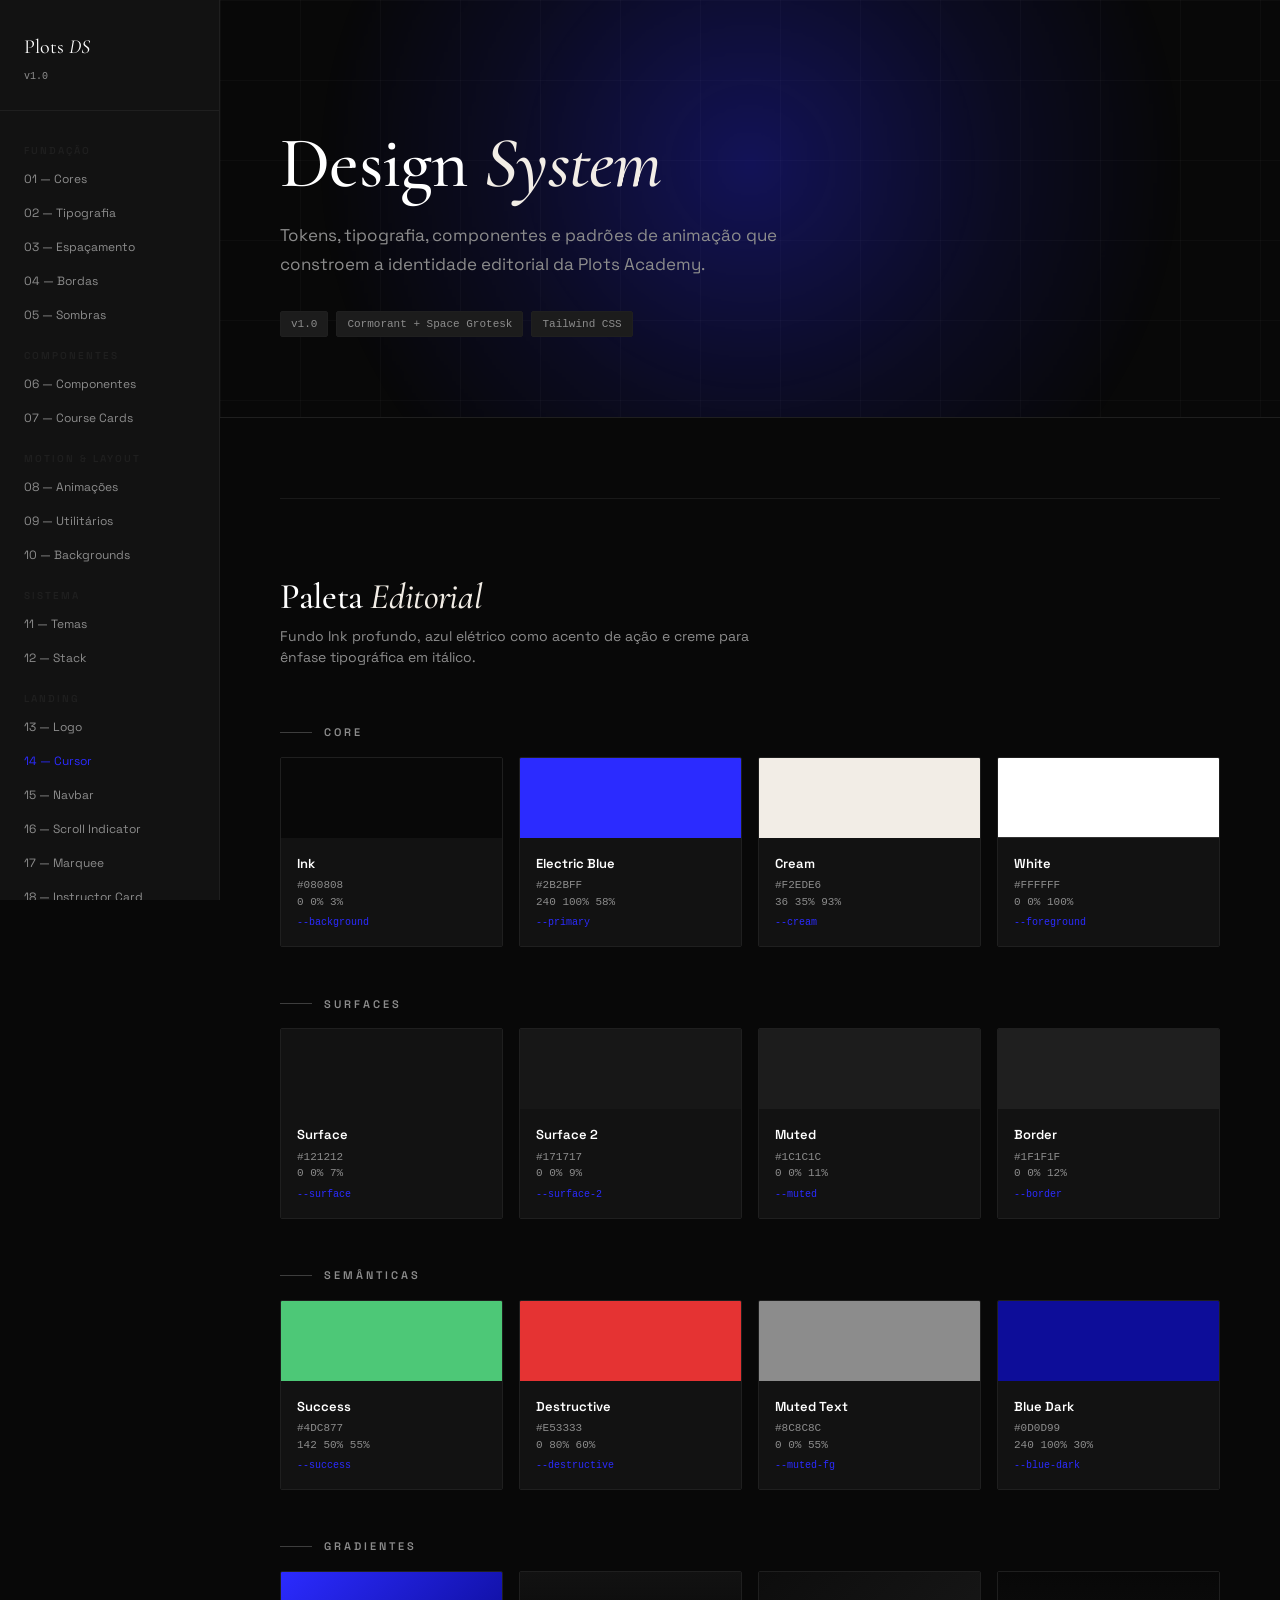
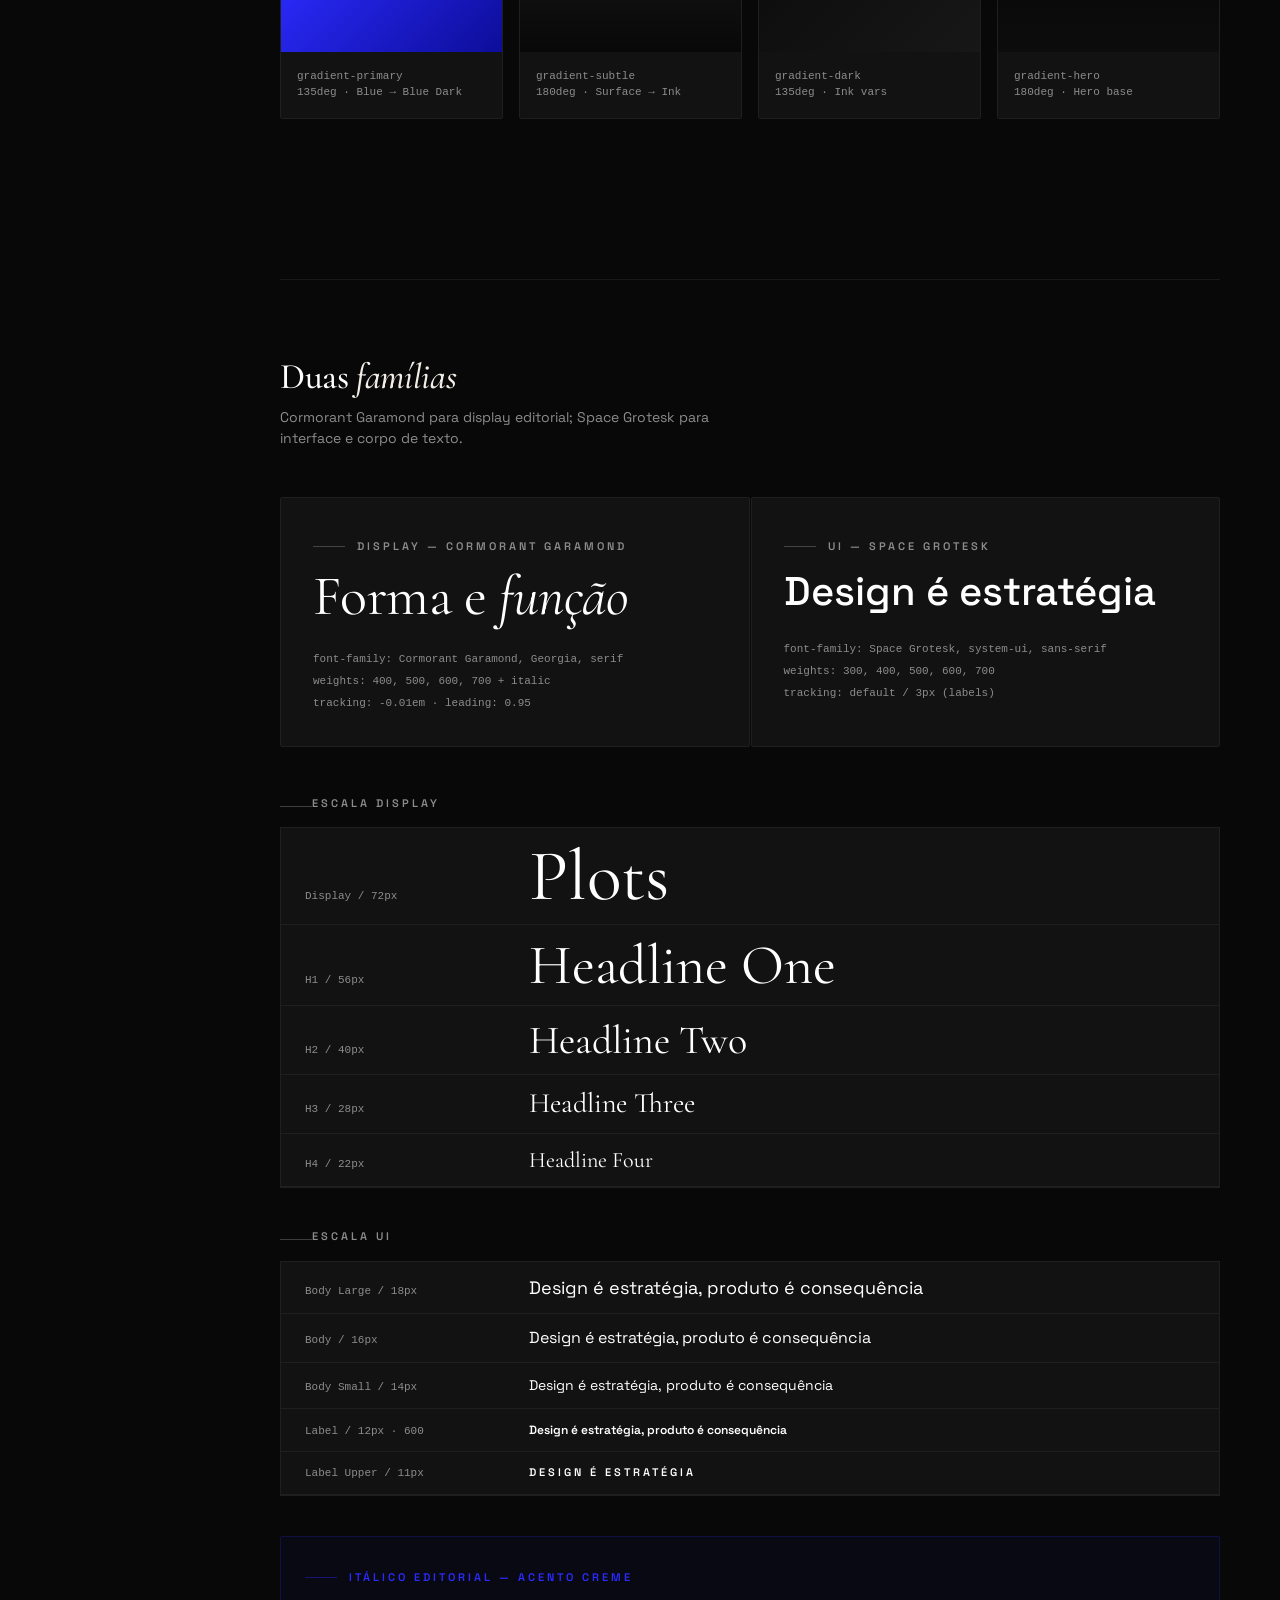
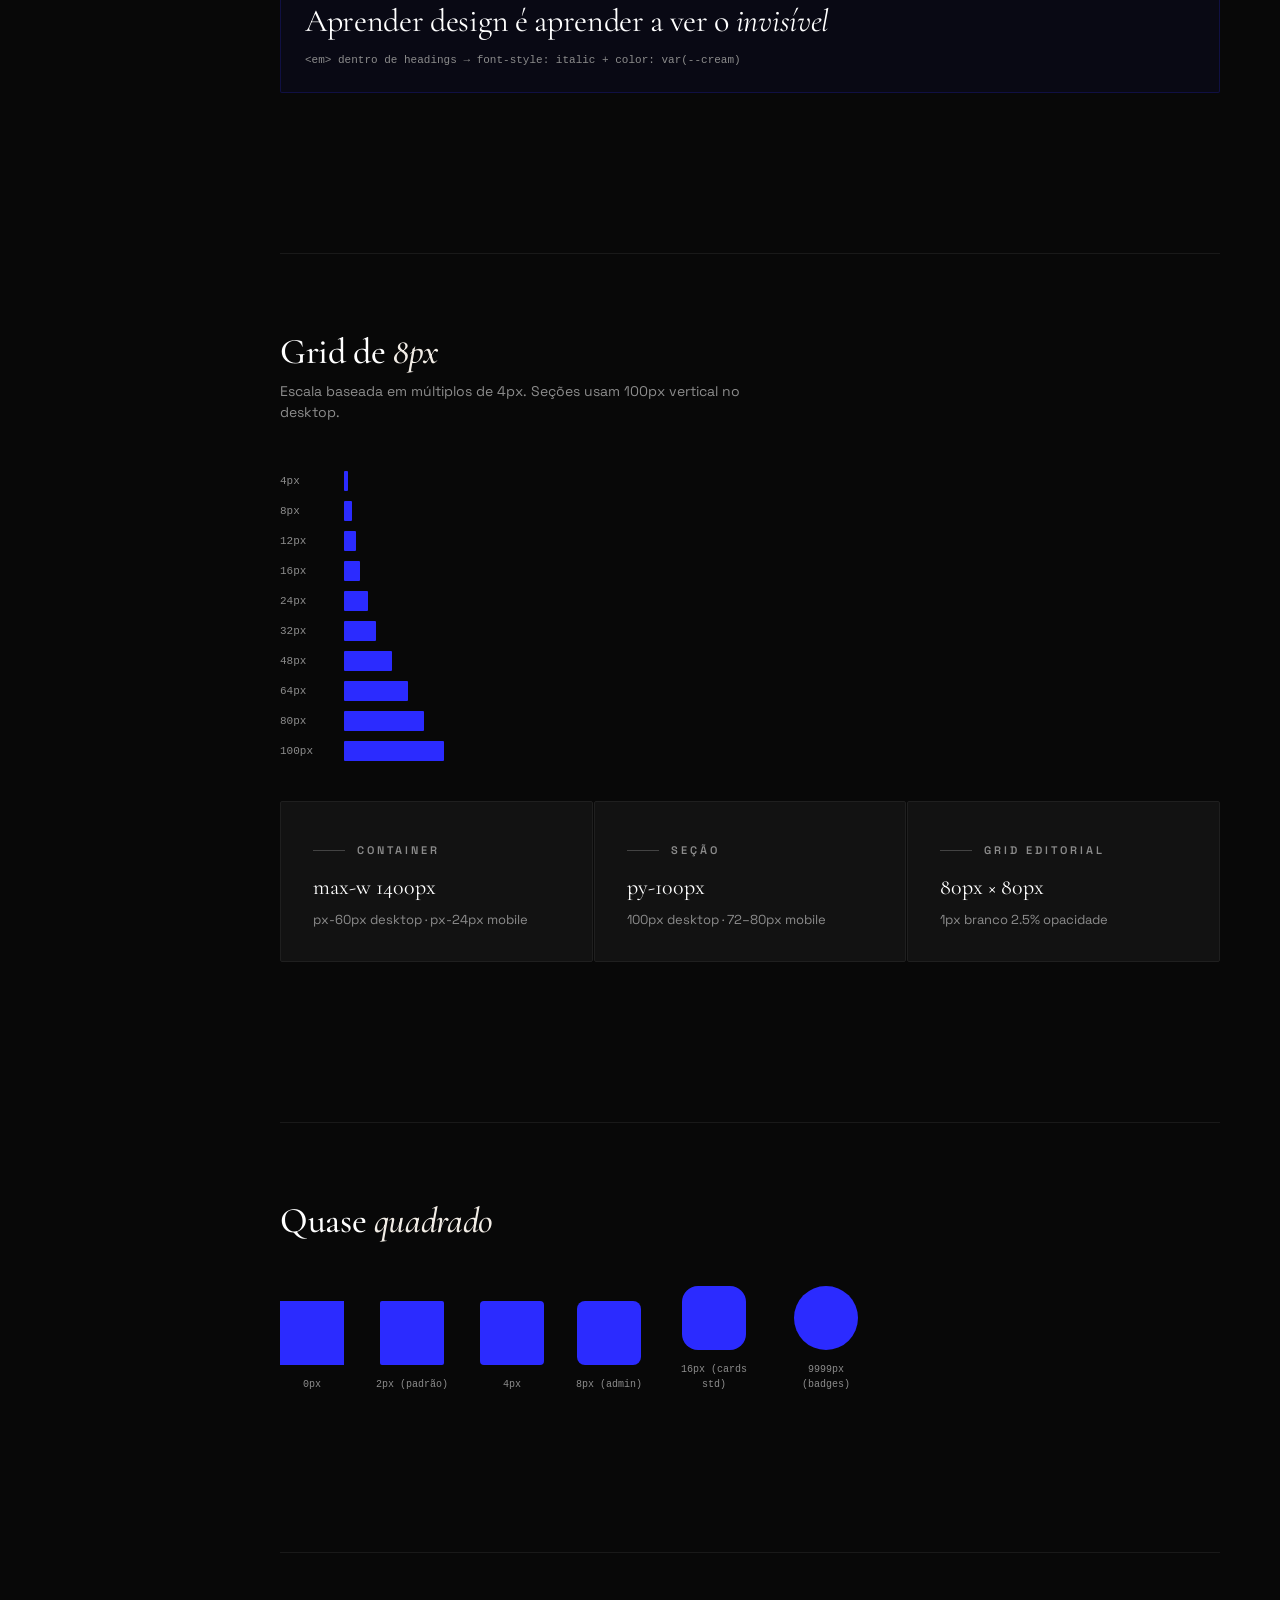
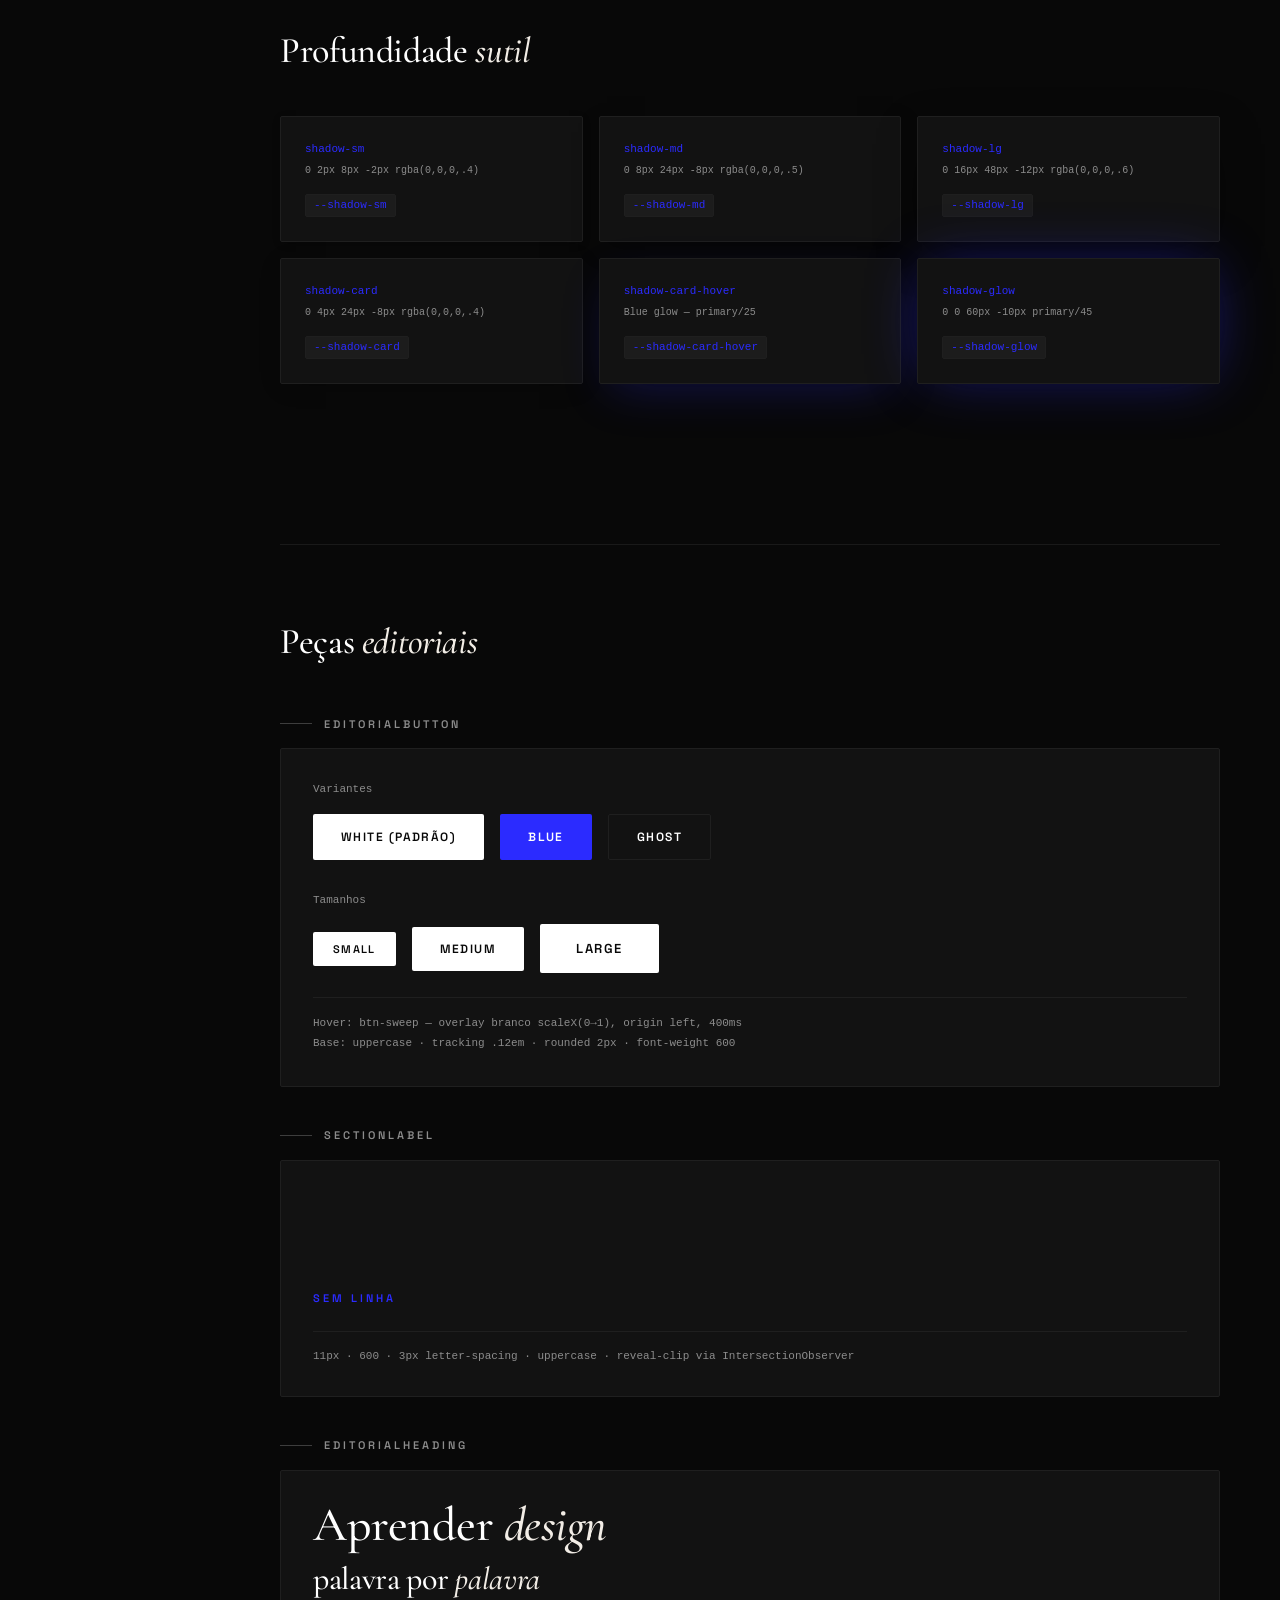
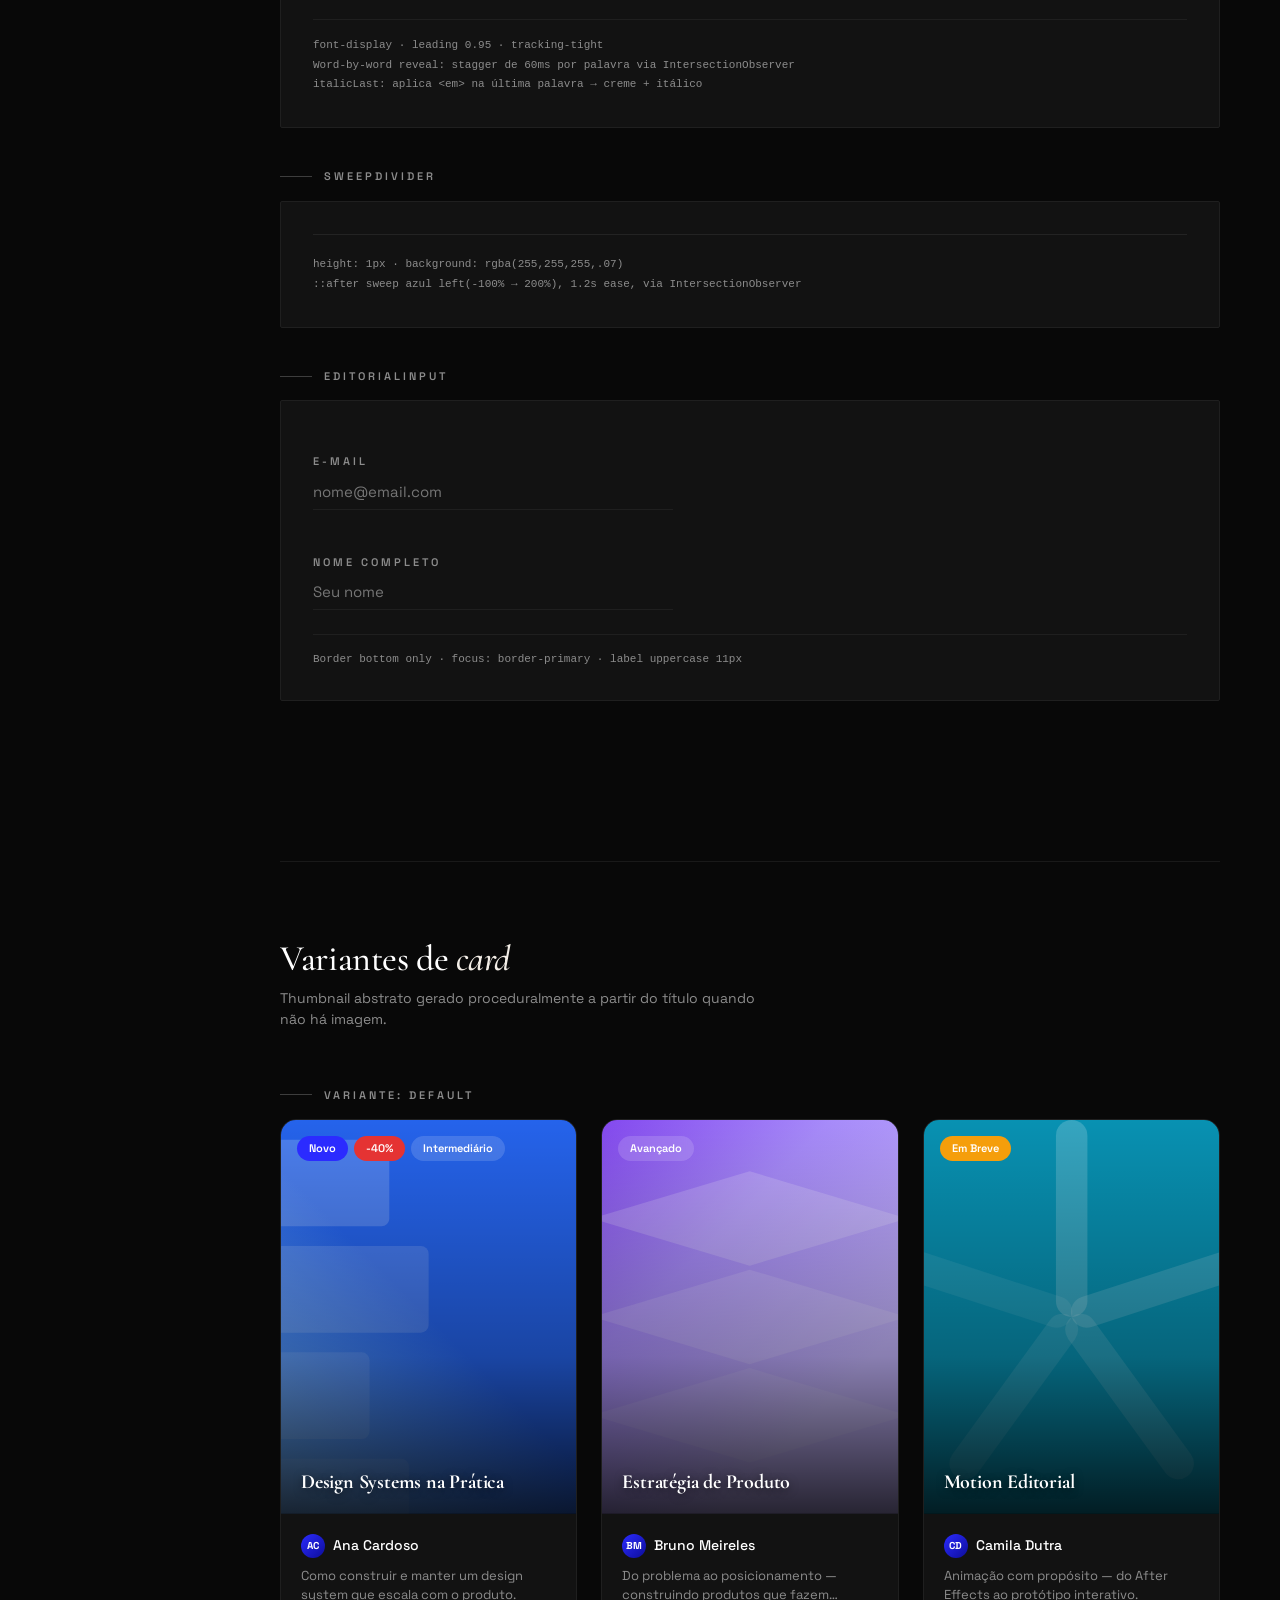
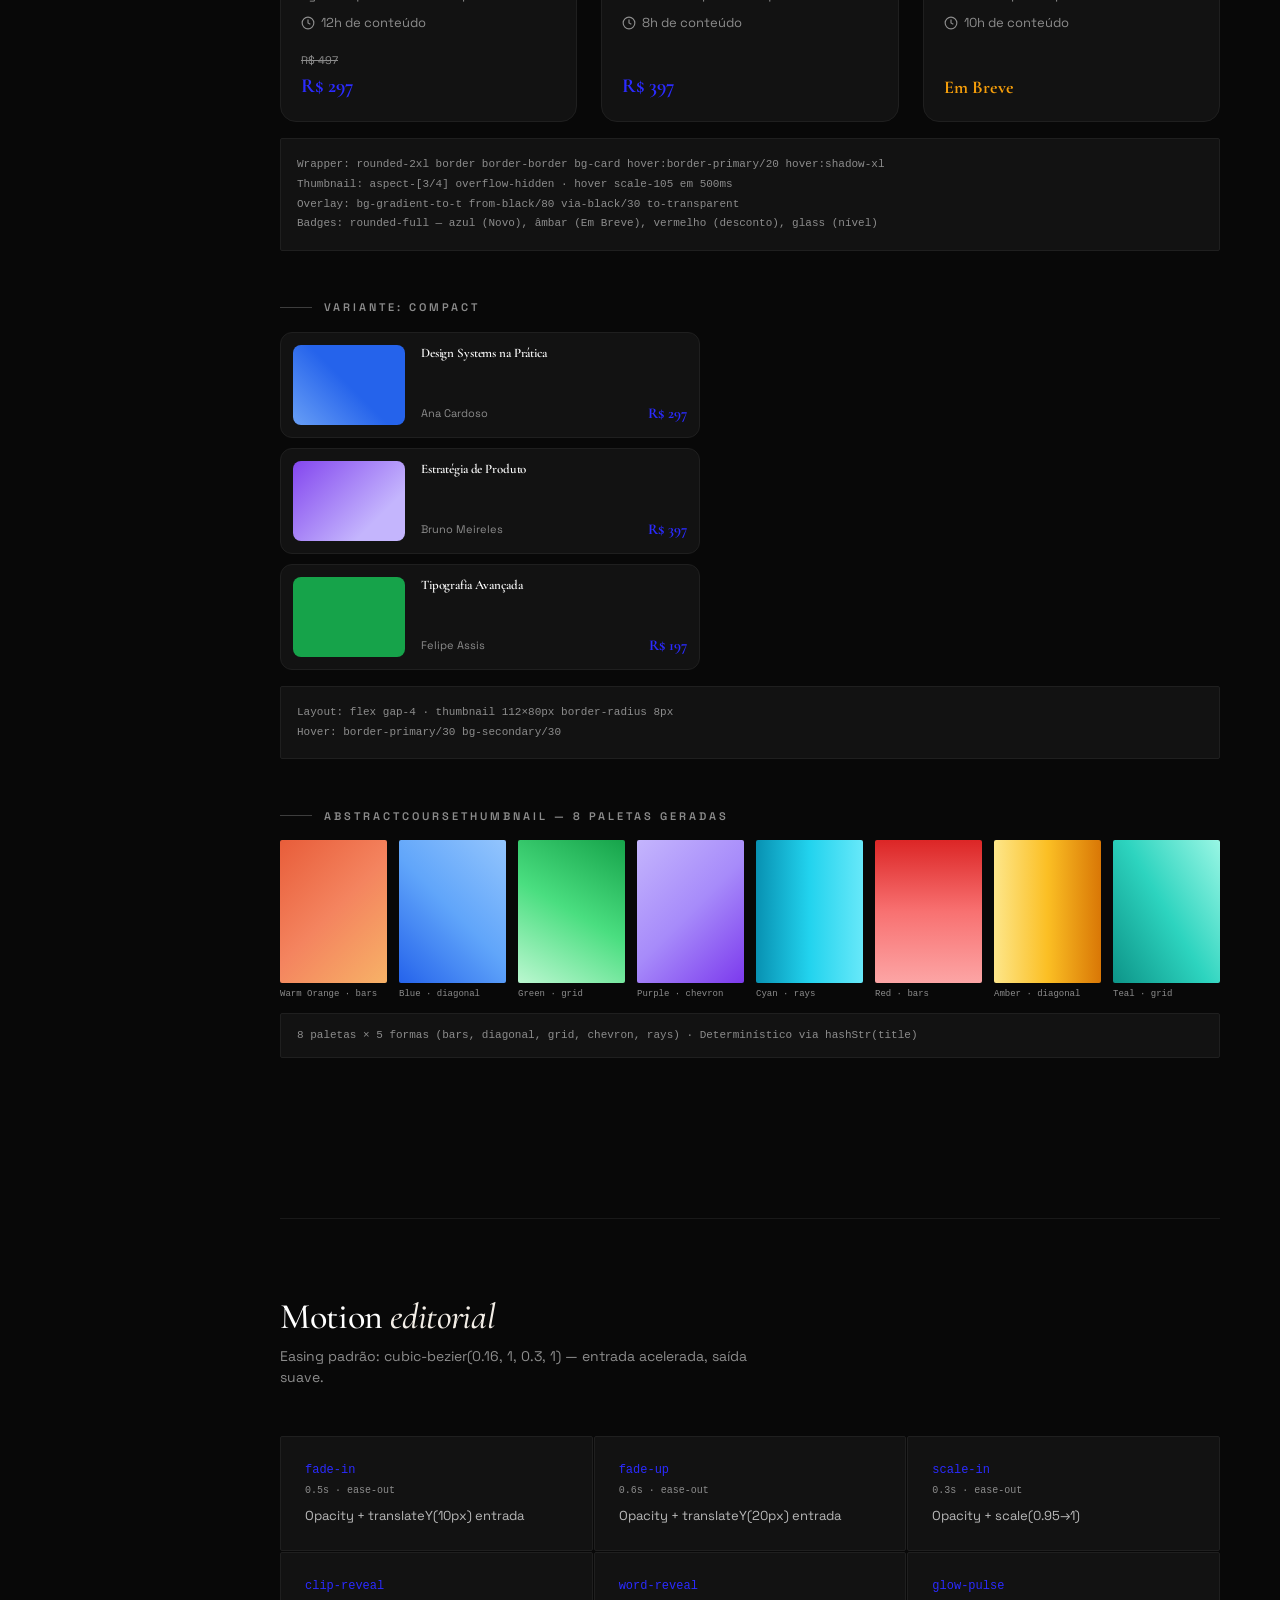
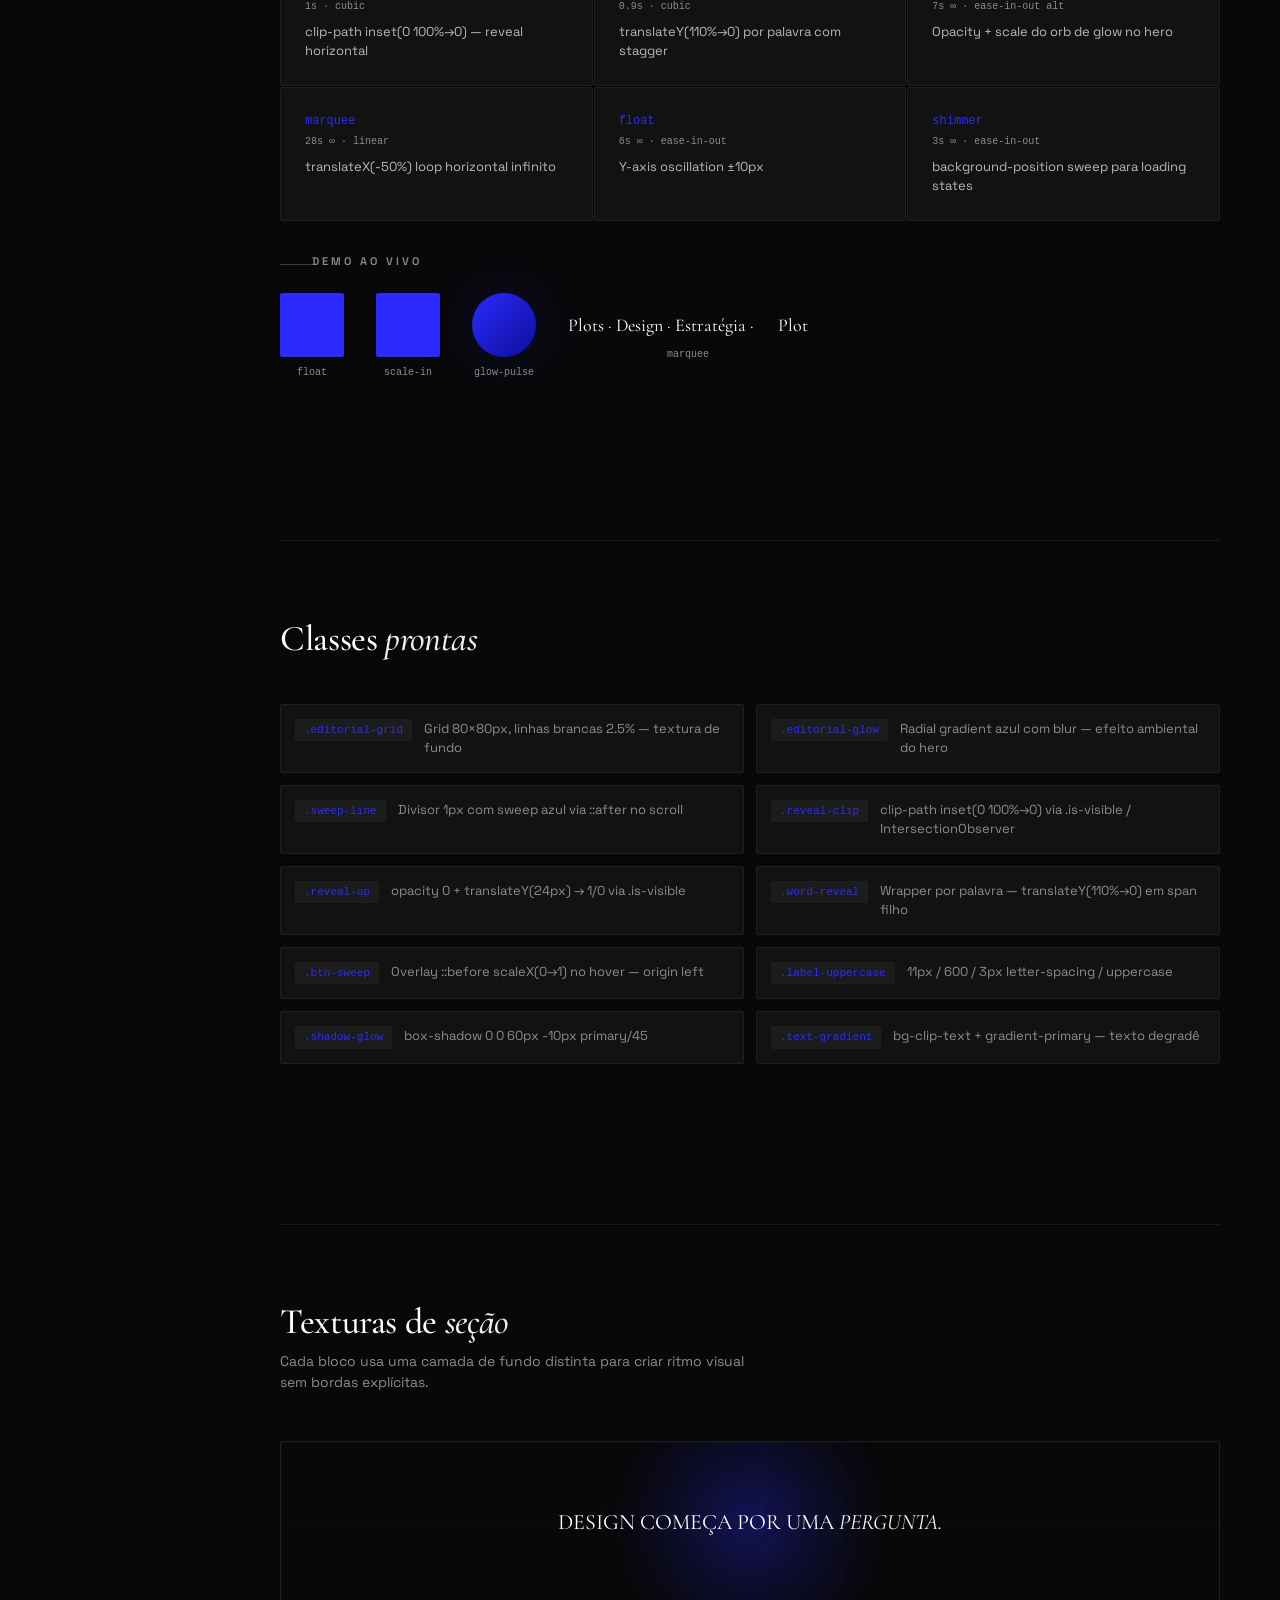
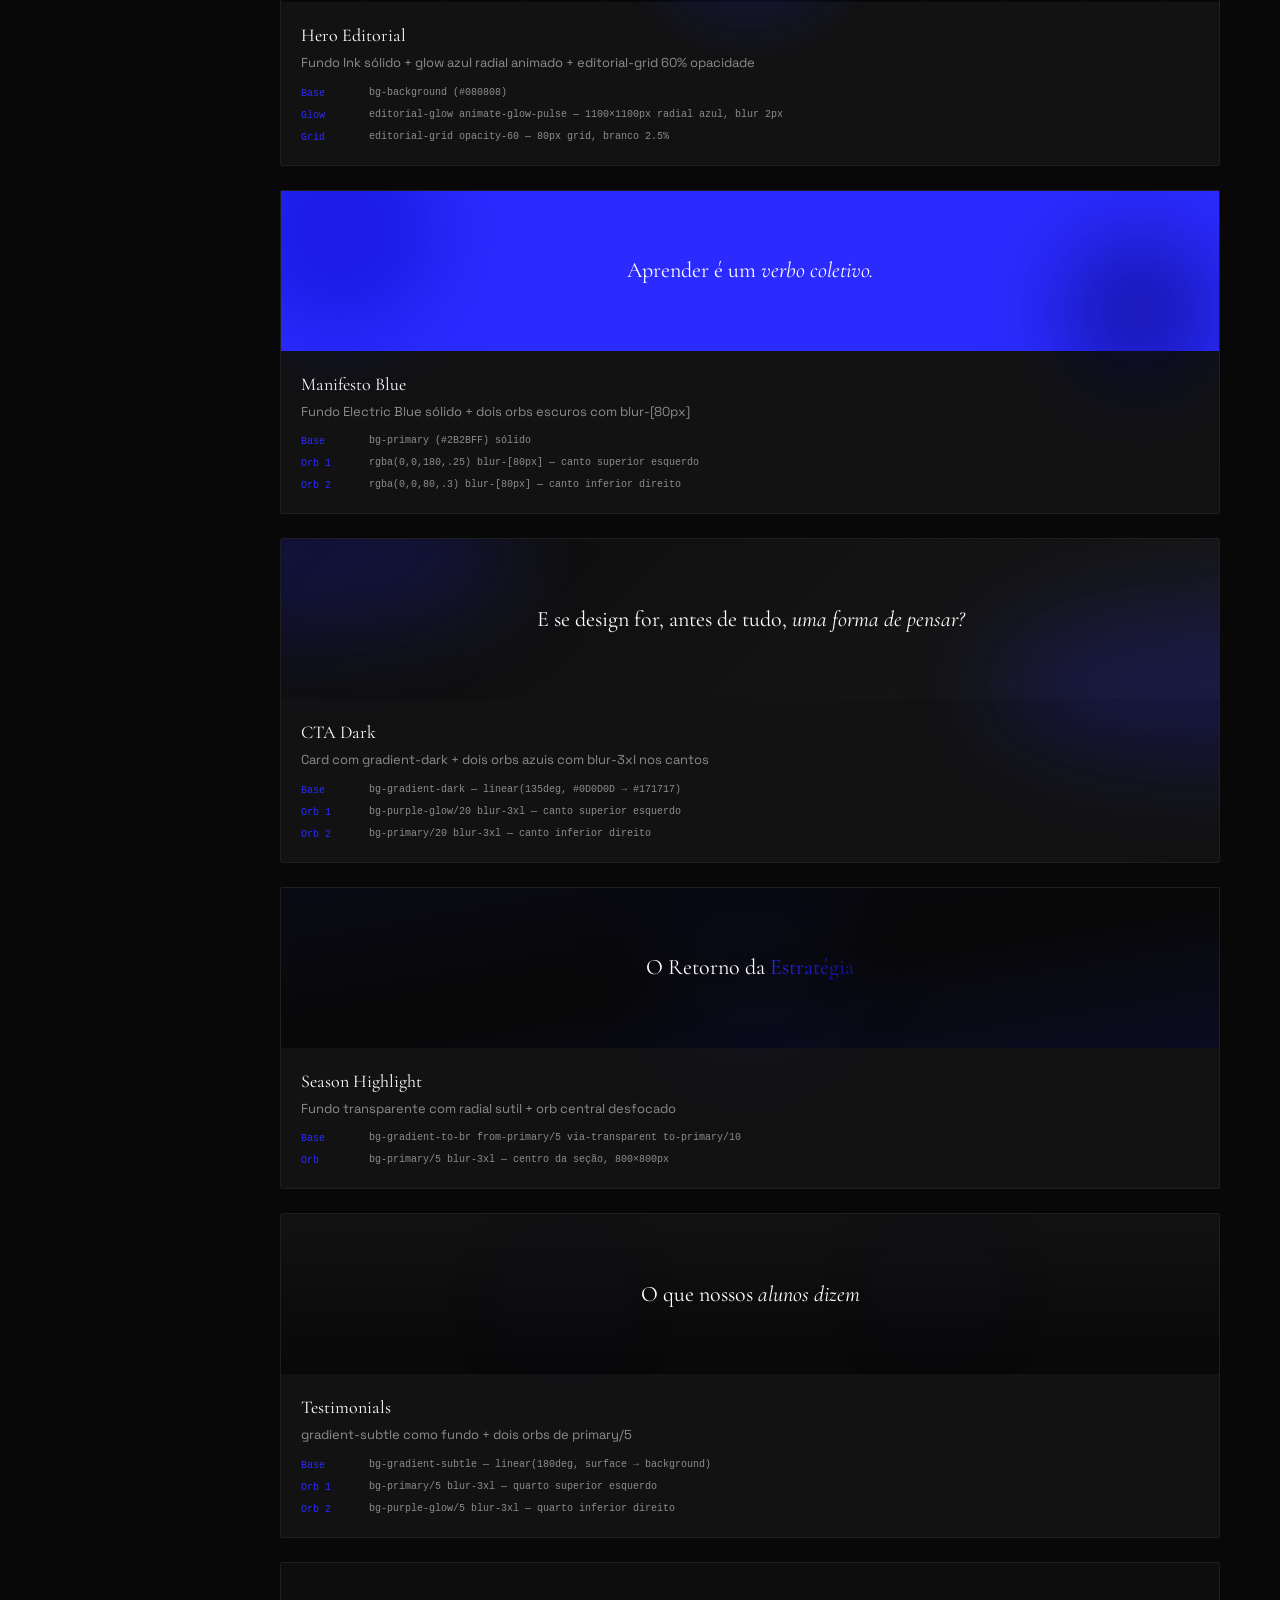
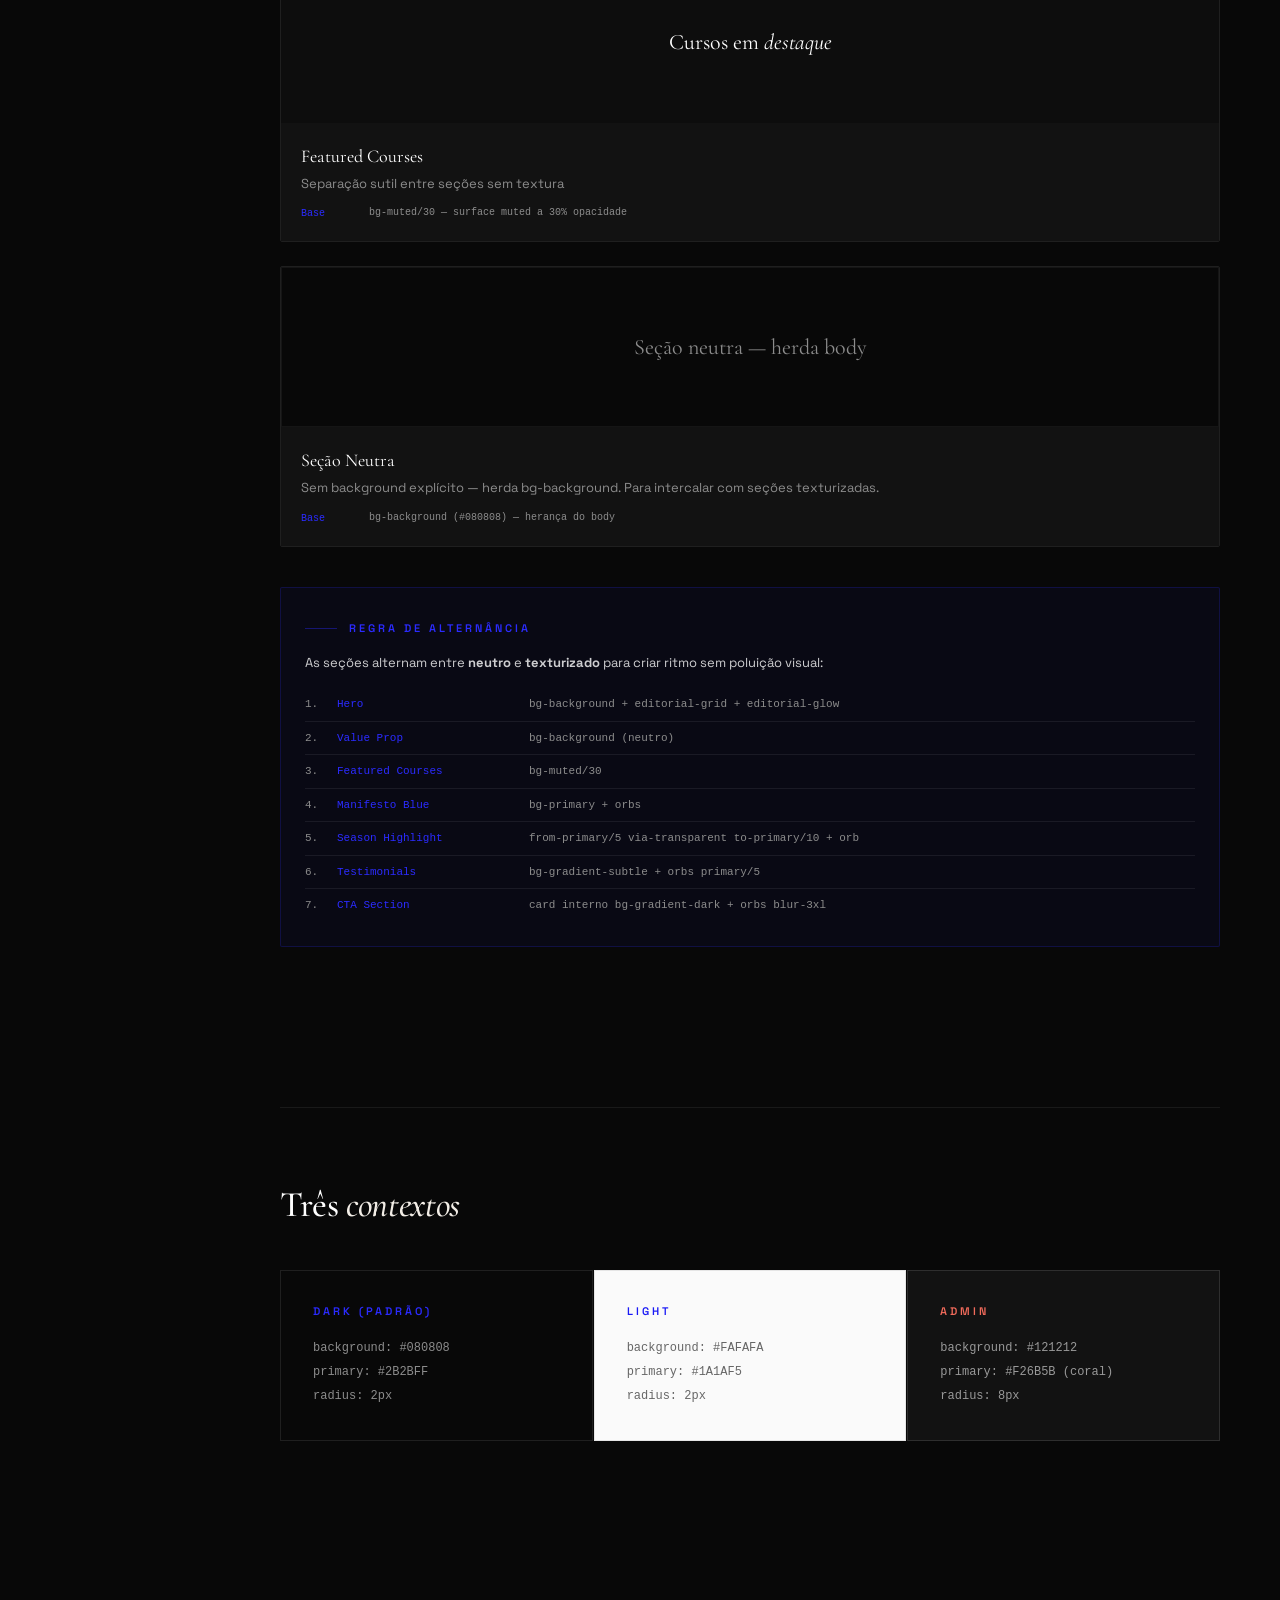
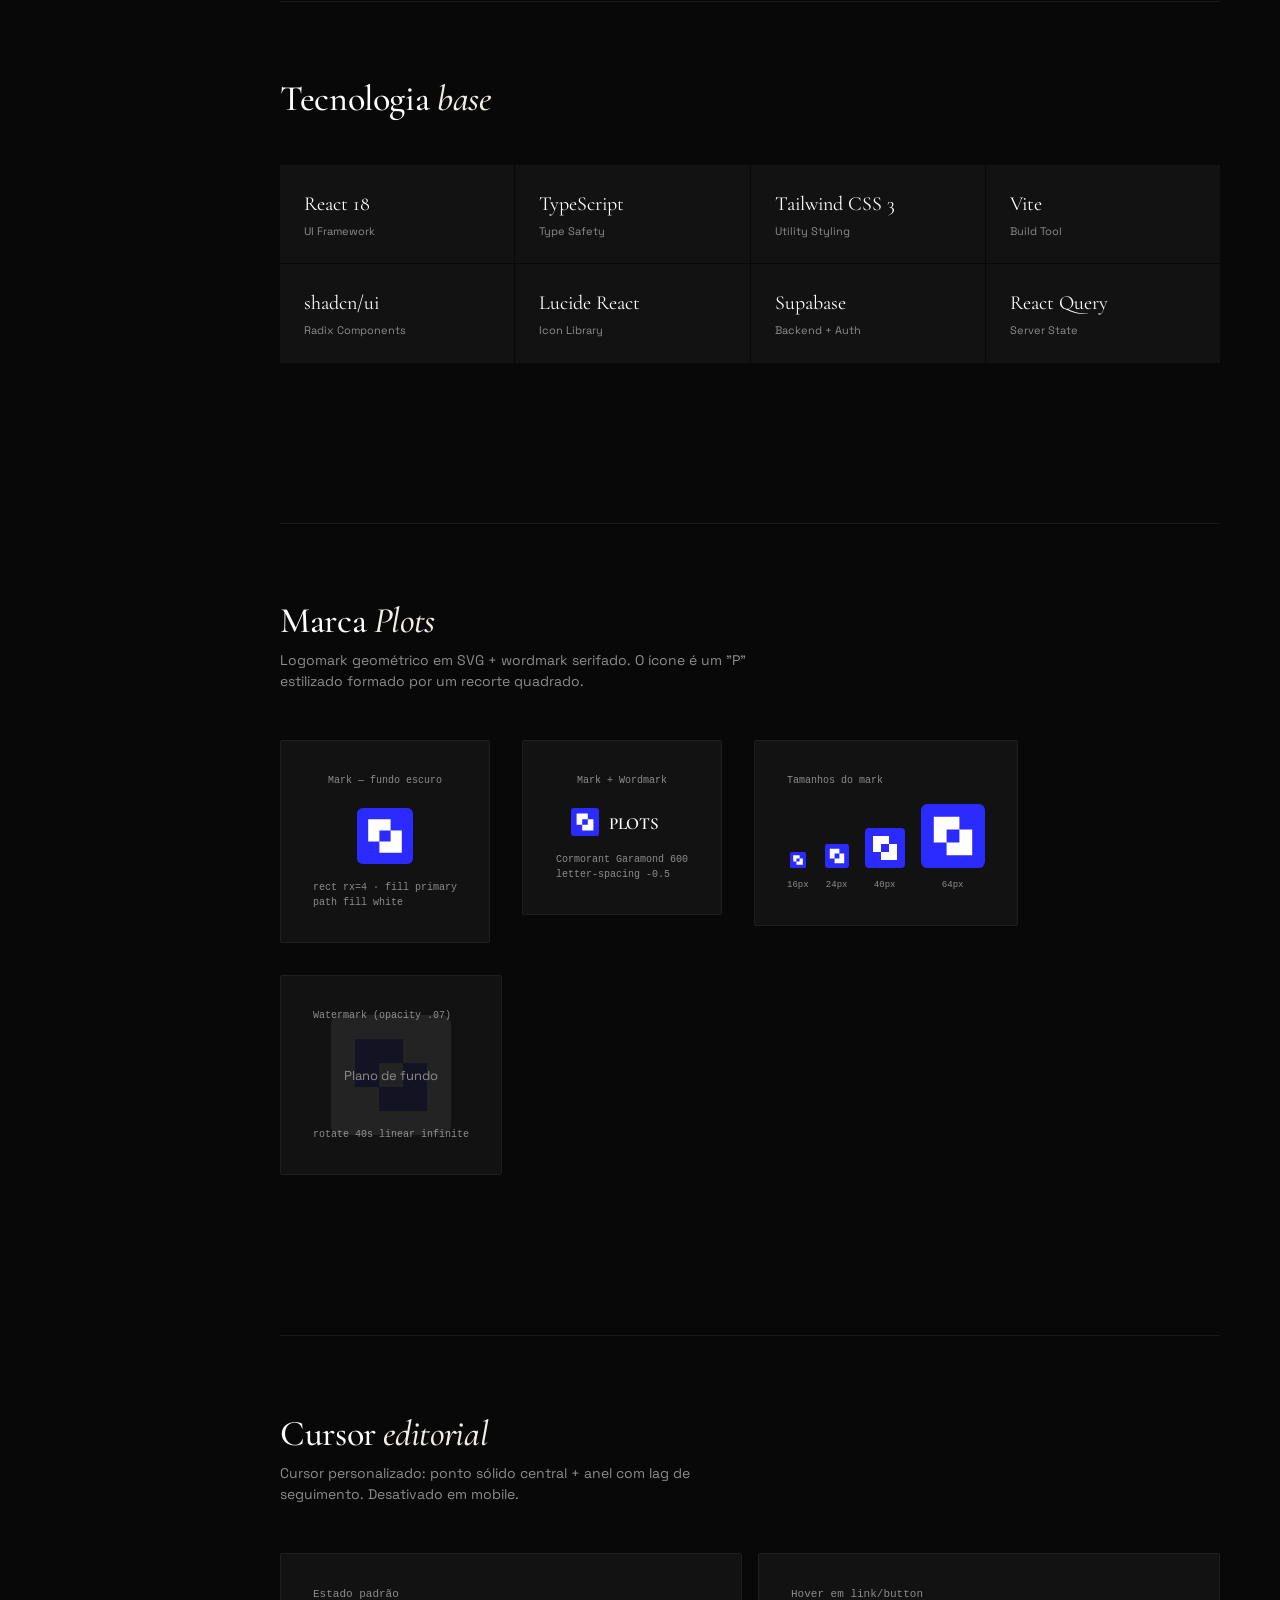
==== commit 3ee7c296: "docs(design-system): add 14 missing sections from landing and index review Adds sections 13–26 to pu" ====
--- a/public/design-system.html
+++ b/public/design-system.html
@@ -577,6 +577,21 @@
   <div class="nav-section">Sistema</div>
   <a href="#temas">11 — Temas</a>
   <a href="#stack">12 — Stack</a>
+  <div class="nav-section">Landing</div>
+  <a href="#logo">13 — Logo</a>
+  <a href="#cursor">14 — Cursor</a>
+  <a href="#navbar">15 — Navbar</a>
+  <a href="#scroll-indicator">16 — Scroll Indicator</a>
+  <a href="#marquee-full">17 — Marquee</a>
+  <a href="#instructor-card">18 — Instructor Card</a>
+  <a href="#pillar-card">19 — Pillar Card</a>
+  <a href="#trilhas-card">20 — Trilhas Card</a>
+  <a href="#split-panel">21 — Split Panel</a>
+  <a href="#counter-strip">22 — Counter Strip</a>
+  <a href="#cta-strip">23 — CTA Strip</a>
+  <a href="#modal">24 — Modal</a>
+  <a href="#footer">25 — Footer</a>
+  <a href="#watermark">26 — Watermark</a>
 </nav>
 
 <main class="ds-main">
@@ -1279,6 +1294,651 @@
       <div style="padding:24px;background:var(--surface);"><p style="font-family:'Cormorant Garamond',serif;font-size:20px;margin-bottom:4px;">Lucide React</p><p class="text-xs text-muted">Icon Library</p></div>
       <div style="padding:24px;background:var(--surface);"><p style="font-family:'Cormorant Garamond',serif;font-size:20px;margin-bottom:4px;">Supabase</p><p class="text-xs text-muted">Backend + Auth</p></div>
       <div style="padding:24px;background:var(--surface);"><p style="font-family:'Cormorant Garamond',serif;font-size:20px;margin-bottom:4px;">React Query</p><p class="text-xs text-muted">Server State</p></div>
+    </div>
+  </div>
+</section>
+
+<!-- ════════════════════════════════════════════════════════════════════════
+     LANDING.HTML — COMPONENTES AUSENTES
+     ════════════════════════════════════════════════════════════════════════ -->
+
+<!-- ── 13 Logo ────────────────────────────────────────────────────────────── -->
+<section class="section" id="logo">
+  <div class="container">
+    <div class="sweep-line" style="margin-bottom:48px;"></div>
+    <div class="section-header">
+      <span class="label-upper reveal-clip"><span class="line"></span>13 — Logo</span>
+      <h2>Marca <em>Plots</em></h2>
+      <p>Logomark geométrico em SVG + wordmark serifado. O ícone é um "P" estilizado formado por um recorte quadrado.</p>
+    </div>
+    <div style="display:flex;flex-wrap:wrap;gap:32px;align-items:flex-start;">
+
+      <!-- Mark only, dark bg -->
+      <div class="box" style="display:flex;flex-direction:column;gap:16px;align-items:center;min-width:160px;">
+        <p style="font-size:10px;font-family:monospace;color:var(--muted-fg);margin-bottom:4px;">Mark — fundo escuro</p>
+        <svg width="56" height="56" viewBox="0 0 40 40" fill="none"><rect width="40" height="40" rx="4" fill="#2B2BFF"/><path fill-rule="evenodd" clip-rule="evenodd" d="M8 8H24V16H32V32H16V24H8V8ZM16 16H24V24H16V16Z" fill="white"/></svg>
+        <p style="font-size:10px;font-family:monospace;color:var(--muted-fg);">rect rx=4 · fill primary<br/>path fill white</p>
+      </div>
+
+      <!-- Mark + wordmark -->
+      <div class="box" style="display:flex;flex-direction:column;gap:16px;align-items:center;min-width:200px;">
+        <p style="font-size:10px;font-family:monospace;color:var(--muted-fg);margin-bottom:4px;">Mark + Wordmark</p>
+        <div style="display:flex;align-items:center;gap:10px;">
+          <svg width="28" height="28" viewBox="0 0 40 40" fill="none"><rect width="40" height="40" rx="4" fill="#2B2BFF"/><path fill-rule="evenodd" clip-rule="evenodd" d="M8 8H24V16H32V32H16V24H8V8ZM16 16H24V24H16V16Z" fill="white"/></svg>
+          <svg width="64" height="17" viewBox="0 0 90 24" fill="none"><text font-family="Cormorant Garamond,Georgia,serif" font-size="24" fill="white" y="21" letter-spacing="-0.5" font-weight="600">PLOTS</text></svg>
+        </div>
+        <p style="font-size:10px;font-family:monospace;color:var(--muted-fg);">Cormorant Garamond 600<br/>letter-spacing -0.5</p>
+      </div>
+
+      <!-- Mark sizes -->
+      <div class="box" style="display:flex;flex-direction:column;gap:12px;min-width:200px;">
+        <p style="font-size:10px;font-family:monospace;color:var(--muted-fg);margin-bottom:4px;">Tamanhos do mark</p>
+        <div style="display:flex;align-items:flex-end;gap:16px;">
+          <div style="text-align:center;">
+            <svg width="16" height="16" viewBox="0 0 40 40" fill="none"><rect width="40" height="40" rx="4" fill="#2B2BFF"/><path fill-rule="evenodd" clip-rule="evenodd" d="M8 8H24V16H32V32H16V24H8V8ZM16 16H24V24H16V16Z" fill="white"/></svg>
+            <p style="font-size:9px;color:var(--muted-fg);margin-top:4px;font-family:monospace;">16px</p>
+          </div>
+          <div style="text-align:center;">
+            <svg width="24" height="24" viewBox="0 0 40 40" fill="none"><rect width="40" height="40" rx="4" fill="#2B2BFF"/><path fill-rule="evenodd" clip-rule="evenodd" d="M8 8H24V16H32V32H16V24H8V8ZM16 16H24V24H16V16Z" fill="white"/></svg>
+            <p style="font-size:9px;color:var(--muted-fg);margin-top:4px;font-family:monospace;">24px</p>
+          </div>
+          <div style="text-align:center;">
+            <svg width="40" height="40" viewBox="0 0 40 40" fill="none"><rect width="40" height="40" rx="4" fill="#2B2BFF"/><path fill-rule="evenodd" clip-rule="evenodd" d="M8 8H24V16H32V32H16V24H8V8ZM16 16H24V24H16V16Z" fill="white"/></svg>
+            <p style="font-size:9px;color:var(--muted-fg);margin-top:4px;font-family:monospace;">40px</p>
+          </div>
+          <div style="text-align:center;">
+            <svg width="64" height="64" viewBox="0 0 40 40" fill="none"><rect width="40" height="40" rx="4" fill="#2B2BFF"/><path fill-rule="evenodd" clip-rule="evenodd" d="M8 8H24V16H32V32H16V24H8V8ZM16 16H24V24H16V16Z" fill="white"/></svg>
+            <p style="font-size:9px;color:var(--muted-fg);margin-top:4px;font-family:monospace;">64px</p>
+          </div>
+        </div>
+      </div>
+
+      <!-- Watermark use -->
+      <div class="box" style="display:flex;flex-direction:column;gap:12px;min-width:160px;position:relative;overflow:hidden;">
+        <p style="font-size:10px;font-family:monospace;color:var(--muted-fg);">Watermark (opacity .07)</p>
+        <div style="position:relative;height:80px;display:flex;align-items:center;justify-content:center;">
+          <svg style="opacity:.07;position:absolute;animation:cmWm 20s linear infinite;" width="120" height="120" viewBox="0 0 40 40" fill="none">
+            <rect width="40" height="40" rx="3" fill="white"/>
+            <path fill-rule="evenodd" clip-rule="evenodd" d="M8 8H24V16H32V32H16V24H8V8ZM16 16H24V24H16V16Z" fill="#2B2BFF"/>
+          </svg>
+          <p style="position:relative;z-index:1;font-size:13px;color:var(--muted-fg);">Plano de fundo</p>
+        </div>
+        <p style="font-size:10px;font-family:monospace;color:var(--muted-fg);">rotate 40s linear infinite</p>
+      </div>
+    </div>
+  </div>
+</section>
+
+<!-- ── 14 Cursor ───────────────────────────────────────────────────────────── -->
+<section class="section" id="cursor">
+  <div class="container">
+    <div class="sweep-line" style="margin-bottom:48px;"></div>
+    <div class="section-header">
+      <span class="label-upper reveal-clip"><span class="line"></span>14 — Cursor Customizado</span>
+      <h2>Cursor <em>editorial</em></h2>
+      <p>Cursor personalizado: ponto sólido central + anel com lag de seguimento. Desativado em mobile.</p>
+    </div>
+    <div style="display:grid;grid-template-columns:1fr 1fr;gap:16px;margin-bottom:24px;">
+      <div class="box">
+        <p style="font-size:11px;font-family:monospace;color:var(--muted-fg);margin-bottom:16px;">Estado padrão</p>
+        <div style="position:relative;height:80px;display:flex;align-items:center;justify-content:center;gap:32px;">
+          <div style="position:relative;width:80px;height:80px;">
+            <!-- dot -->
+            <div style="position:absolute;width:5px;height:5px;background:white;border-radius:50%;top:50%;left:50%;transform:translate(-50%,-50%);z-index:2;"></div>
+            <!-- ring -->
+            <div style="position:absolute;width:32px;height:32px;border:1px solid rgba(255,255,255,.3);border-radius:50%;top:50%;left:50%;transform:translate(-50%,-50%);"></div>
+          </div>
+          <div style="font-size:11px;font-family:monospace;color:var(--muted-fg);line-height:2;">
+            <div>#cd: 5×5px · white · solid</div>
+            <div>#cr: 32×32px · border 1px white/30</div>
+          </div>
+        </div>
+      </div>
+      <div class="box">
+        <p style="font-size:11px;font-family:monospace;color:var(--muted-fg);margin-bottom:16px;">Hover em link/button</p>
+        <div style="position:relative;height:80px;display:flex;align-items:center;justify-content:center;gap:32px;">
+          <div style="position:relative;width:80px;height:80px;">
+            <div style="position:absolute;width:5px;height:5px;background:white;border-radius:50%;top:50%;left:50%;transform:translate(-50%,-50%);z-index:2;"></div>
+            <div style="position:absolute;width:52px;height:52px;border:1px solid var(--primary);background:rgba(43,43,255,.08);border-radius:50%;top:50%;left:50%;transform:translate(-50%,-50%);transition:all .4s;"></div>
+          </div>
+          <div style="font-size:11px;font-family:monospace;color:var(--muted-fg);line-height:2;">
+            <div>#cr: 52×52px (expand)</div>
+            <div>border-color: primary</div>
+            <div>bg: primary/8%</div>
+          </div>
+        </div>
+      </div>
+    </div>
+    <div style="padding:16px;border:1px solid var(--border);background:var(--surface);border-radius:2px;font-family:monospace;font-size:11px;color:var(--muted-fg);line-height:1.8;">
+      <div>Lag do anel: rx += (mx - rx) * 0.12 por frame via requestAnimationFrame</div>
+      <div>Trigger: body:has(a:hover) #cr, body:has(button:hover) #cr { width:52px; height:52px }</div>
+      <div>Mobile: cursor:auto; #cd, #cr { display:none } em max-width:900px</div>
+    </div>
+  </div>
+</section>
+
+<!-- ── 15 Navbar ──────────────────────────────────────────────────────────── -->
+<section class="section" id="navbar">
+  <div class="container">
+    <div class="sweep-line" style="margin-bottom:48px;"></div>
+    <div class="section-header">
+      <span class="label-upper reveal-clip"><span class="line"></span>15 — Navbar</span>
+      <h2>Navegação <em>fixa</em></h2>
+      <p>Sticky no topo. Ao rolar, comprime e adiciona backdrop-blur com fundo semi-transparente.</p>
+    </div>
+    <div style="display:flex;flex-direction:column;gap:16px;">
+      <!-- Estado padrão -->
+      <div>
+        <p style="font-size:10px;font-family:monospace;color:var(--muted-fg);margin-bottom:8px;">Estado padrão (topo da página)</p>
+        <div style="position:relative;height:72px;background:transparent;border:1px solid var(--border);border-radius:2px;display:flex;align-items:center;justify-content:space-between;padding:0 40px;overflow:hidden;">
+          <div class="editorial-grid" style="position:absolute;inset:0;opacity:.3;pointer-events:none;"></div>
+          <div style="display:flex;align-items:center;gap:10px;position:relative;">
+            <svg width="22" height="22" viewBox="0 0 40 40" fill="none"><rect width="40" height="40" rx="4" fill="#2B2BFF"/><path fill-rule="evenodd" clip-rule="evenodd" d="M8 8H24V16H32V32H16V24H8V8ZM16 16H24V24H16V16Z" fill="white"/></svg>
+            <svg width="52" height="14" viewBox="0 0 90 24" fill="none"><text font-family="Cormorant Garamond,serif" font-size="24" fill="white" y="21" letter-spacing="-0.5" font-weight="600">PLOTS</text></svg>
+          </div>
+          <div style="display:flex;align-items:center;gap:36px;position:relative;">
+            <a style="font-size:12px;font-weight:500;letter-spacing:.5px;color:rgba(255,255,255,.42);">Para quem</a>
+            <a style="font-size:12px;font-weight:500;letter-spacing:.5px;color:rgba(255,255,255,.42);">Trilhas</a>
+            <button class="btn btn-sm btn-white btn-sweep" style="cursor:default;"><span>Participar</span></button>
+          </div>
+        </div>
+        <p style="margin-top:6px;font-size:10px;font-family:monospace;color:var(--muted-fg);">padding: 28px 60px · background: transparent</p>
+      </div>
+      <!-- Estado scrolled -->
+      <div>
+        <p style="font-size:10px;font-family:monospace;color:var(--muted-fg);margin-bottom:8px;">Estado scrolled (.s)</p>
+        <div style="position:relative;height:52px;background:rgba(8,8,8,.92);border:1px solid rgba(255,255,255,.05);border-radius:2px;display:flex;align-items:center;justify-content:space-between;padding:0 40px;backdrop-filter:blur(18px);">
+          <div style="display:flex;align-items:center;gap:10px;">
+            <svg width="18" height="18" viewBox="0 0 40 40" fill="none"><rect width="40" height="40" rx="4" fill="#2B2BFF"/><path fill-rule="evenodd" clip-rule="evenodd" d="M8 8H24V16H32V32H16V24H8V8ZM16 16H24V24H16V16Z" fill="white"/></svg>
+            <svg width="48" height="13" viewBox="0 0 90 24" fill="none"><text font-family="Cormorant Garamond,serif" font-size="24" fill="white" y="21" letter-spacing="-0.5" font-weight="600">PLOTS</text></svg>
+          </div>
+          <div style="display:flex;align-items:center;gap:36px;">
+            <a style="font-size:12px;font-weight:500;letter-spacing:.5px;color:rgba(255,255,255,.42);">Para quem</a>
+            <a style="font-size:12px;font-weight:500;letter-spacing:.5px;color:rgba(255,255,255,.42);">Trilhas</a>
+            <button class="btn btn-sm btn-white btn-sweep" style="cursor:default;"><span>Participar</span></button>
+          </div>
+        </div>
+        <p style="margin-top:6px;font-size:10px;font-family:monospace;color:var(--muted-fg);">padding: 15px 60px · background: rgba(8,8,8,.92) · backdrop-filter: blur(18px) · border-bottom: 1px solid rgba(255,255,255,.05)</p>
+      </div>
+    </div>
+    <div style="margin-top:16px;padding:16px;border:1px solid var(--border);background:var(--surface);border-radius:2px;font-family:monospace;font-size:11px;color:var(--muted-fg);line-height:1.8;">
+      <div>Trigger: window.scrollY &gt; 40 → nav.classList.add('s')</div>
+      <div>Transição: padding .5s cubic-bezier(0.16,1,0.3,1) + background .4s</div>
+      <div>Nav links: font-size 12px · font-weight 500 · letter-spacing .5px · color rgba(255,255,255,.42) → white no hover</div>
+    </div>
+  </div>
+</section>
+
+<!-- ── 16 Scroll Indicator ────────────────────────────────────────────────── -->
+<section class="section" id="scroll-indicator">
+  <div class="container">
+    <div class="sweep-line" style="margin-bottom:48px;"></div>
+    <div class="section-header">
+      <span class="label-upper reveal-clip"><span class="line"></span>16 — Scroll Indicator</span>
+      <h2>Indicador de <em>scroll</em></h2>
+      <p>Aparece no rodapé do hero. Linha vertical pulsante com label uppercase.</p>
+    </div>
+    <div style="display:flex;gap:48px;align-items:flex-start;">
+      <div style="display:flex;flex-direction:column;align-items:center;gap:8px;">
+        <span style="font-size:10px;letter-spacing:3px;text-transform:uppercase;color:rgba(255,255,255,.2);font-family:'Space Grotesk',sans-serif;font-weight:600;">Role</span>
+        <div style="width:1px;height:40px;background:linear-gradient(to bottom,transparent,rgba(255,255,255,.3));animation:scroll-line 1.8s ease-in-out infinite;"></div>
+      </div>
+      <div style="font-family:monospace;font-size:11px;color:var(--muted-fg);line-height:2;margin-top:4px;">
+        <div>Label: 10px · 3px letter-spacing · uppercase · white/20</div>
+        <div>Linha: 1×40px · linear-gradient(transparent → white/30)</div>
+        <div>Animação: scroll-line 1.8s ease-in-out infinite</div>
+        <div>scaleY: 0→1 (origin top) → 0 (origin bottom)</div>
+        <div>Entrada: opacity 0, animation delay 1.5s após hero load</div>
+      </div>
+    </div>
+  </div>
+</section>
+
+<!-- ── 17 Marquee completo ────────────────────────────────────────────────── -->
+<section class="section" id="marquee-full">
+  <div class="container">
+    <div class="sweep-line" style="margin-bottom:48px;"></div>
+    <div class="section-header">
+      <span class="label-upper reveal-clip"><span class="line"></span>17 — Marquee</span>
+      <h2>Faixa <em>deslizante</em></h2>
+      <p>Separa seções. Itens em uppercase com separador ✦ azul. Pausa no hover.</p>
+    </div>
+    <div style="border-top:1px solid rgba(255,255,255,.06);border-bottom:1px solid rgba(255,255,255,.06);padding:18px 0;overflow:hidden;margin-bottom:24px;">
+      <div style="display:flex;animation:marquee 18s linear infinite;white-space:nowrap;">
+        <span style="font-size:11px;letter-spacing:3px;text-transform:uppercase;color:rgba(255,255,255,.18);padding:0 48px;flex-shrink:0;font-family:'Space Grotesk',sans-serif;"><span style="color:#2B2BFF;">✦</span> Estratégia de Produto</span>
+        <span style="font-size:11px;letter-spacing:3px;text-transform:uppercase;color:rgba(255,255,255,.18);padding:0 48px;flex-shrink:0;font-family:'Space Grotesk',sans-serif;"><span style="color:#2B2BFF;">✦</span> Product Design</span>
+        <span style="font-size:11px;letter-spacing:3px;text-transform:uppercase;color:rgba(255,255,255,.18);padding:0 48px;flex-shrink:0;font-family:'Space Grotesk',sans-serif;"><span style="color:#2B2BFF;">✦</span> Design Leadership</span>
+        <span style="font-size:11px;letter-spacing:3px;text-transform:uppercase;color:rgba(255,255,255,.18);padding:0 48px;flex-shrink:0;font-family:'Space Grotesk',sans-serif;"><span style="color:#2B2BFF;">✦</span> UX Research</span>
+        <span style="font-size:11px;letter-spacing:3px;text-transform:uppercase;color:rgba(255,255,255,.18);padding:0 48px;flex-shrink:0;font-family:'Space Grotesk',sans-serif;"><span style="color:#2B2BFF;">✦</span> Design Systems</span>
+        <span style="font-size:11px;letter-spacing:3px;text-transform:uppercase;color:rgba(255,255,255,.18);padding:0 48px;flex-shrink:0;font-family:'Space Grotesk',sans-serif;"><span style="color:#2B2BFF;">✦</span> Growth & Métricas</span>
+        <!-- duplicated for seamless loop -->
+        <span style="font-size:11px;letter-spacing:3px;text-transform:uppercase;color:rgba(255,255,255,.18);padding:0 48px;flex-shrink:0;font-family:'Space Grotesk',sans-serif;"><span style="color:#2B2BFF;">✦</span> Estratégia de Produto</span>
+        <span style="font-size:11px;letter-spacing:3px;text-transform:uppercase;color:rgba(255,255,255,.18);padding:0 48px;flex-shrink:0;font-family:'Space Grotesk',sans-serif;"><span style="color:#2B2BFF;">✦</span> Product Design</span>
+        <span style="font-size:11px;letter-spacing:3px;text-transform:uppercase;color:rgba(255,255,255,.18);padding:0 48px;flex-shrink:0;font-family:'Space Grotesk',sans-serif;"><span style="color:#2B2BFF;">✦</span> Design Leadership</span>
+        <span style="font-size:11px;letter-spacing:3px;text-transform:uppercase;color:rgba(255,255,255,.18);padding:0 48px;flex-shrink:0;font-family:'Space Grotesk',sans-serif;"><span style="color:#2B2BFF;">✦</span> UX Research</span>
+        <span style="font-size:11px;letter-spacing:3px;text-transform:uppercase;color:rgba(255,255,255,.18);padding:0 48px;flex-shrink:0;font-family:'Space Grotesk',sans-serif;"><span style="color:#2B2BFF;">✦</span> Design Systems</span>
+        <span style="font-size:11px;letter-spacing:3px;text-transform:uppercase;color:rgba(255,255,255,.18);padding:0 48px;flex-shrink:0;font-family:'Space Grotesk',sans-serif;"><span style="color:#2B2BFF;">✦</span> Growth & Métricas</span>
+      </div>
+    </div>
+    <div style="padding:16px;border:1px solid var(--border);background:var(--surface);border-radius:2px;font-family:monospace;font-size:11px;color:var(--muted-fg);line-height:1.8;">
+      <div>Container: border-top/bottom 1px rgba(255,255,255,.06) · padding 18px 0 · overflow:hidden</div>
+      <div>Item: font-size 11px · 3px letter-spacing · uppercase · white/18 · padding 0 48px</div>
+      <div>Separador ✦: color primary (Electric Blue)</div>
+      <div>Hover item: color white/60 (transition .3s)</div>
+      <div>Pause: .mt:hover { animation-play-state: paused }</div>
+      <div>Loop: conteúdo duplicado, translateX(-50%) · 24s linear infinite</div>
+    </div>
+  </div>
+</section>
+
+<!-- ── 18 Instructor Card ─────────────────────────────────────────────────── -->
+<section class="section" id="instructor-card">
+  <div class="container">
+    <div class="sweep-line" style="margin-bottom:48px;"></div>
+    <div class="section-header">
+      <span class="label-upper reveal-clip"><span class="line"></span>18 — Instructor Card</span>
+      <h2>Card de <em>instrutor</em></h2>
+      <p>Scroll horizontal com cursor grab. Hover: scale 1.03, overlay azul, CTA desliza de baixo.</p>
+    </div>
+    <div style="display:flex;gap:16px;overflow-x:auto;padding-bottom:8px;scrollbar-width:none;">
+      <!-- Card 1 -->
+      <div class="inst-card-demo" style="flex-shrink:0;width:220px;height:300px;border-radius:4px;position:relative;overflow:hidden;background:var(--surface);border:1px solid var(--border);">
+        <div style="position:absolute;inset:0;background:linear-gradient(135deg,#1a1a2e,#0d0d1a);"></div>
+        <!-- initial letter watermark -->
+        <div style="position:absolute;top:50%;left:50%;transform:translate(-50%,-60%);font-family:'Cormorant Garamond',serif;font-size:120px;font-weight:400;color:rgba(255,255,255,.07);line-height:1;z-index:1;pointer-events:none;">A</div>
+        <!-- overlay gradient -->
+        <div style="position:absolute;inset:0;background:linear-gradient(to top,rgba(0,0,0,.85),rgba(0,0,0,.2) 60%,transparent);z-index:2;"></div>
+        <!-- blue hover overlay (shown static for demo) -->
+        <div style="position:absolute;inset:0;background:rgba(43,43,255,.15);opacity:0;z-index:3;" class="ic-hover-demo"></div>
+        <!-- info -->
+        <div style="position:absolute;bottom:0;left:0;right:0;padding:20px 16px;z-index:4;">
+          <div style="font-size:10px;font-weight:600;letter-spacing:2.5px;text-transform:uppercase;color:rgba(255,255,255,.4);margin-bottom:6px;">Product Design</div>
+          <div style="font-family:'Cormorant Garamond',serif;font-size:20px;font-weight:500;color:white;line-height:1.1;">Ana Cardoso</div>
+          <div style="font-size:12px;color:rgba(255,255,255,.4);margin-top:4px;">Senior Designer · Nubank</div>
+          <!-- CTA — hidden by default, revealed on hover -->
+          <div style="display:inline-flex;align-items:center;gap:6px;font-size:11px;font-weight:600;letter-spacing:1px;text-transform:uppercase;color:var(--primary);margin-top:10px;opacity:0;transform:translateY(8px);transition:opacity .35s,transform .35s;" class="ic-cta-demo">Ver perfil →</div>
+        </div>
+      </div>
+      <!-- Card 2 -->
+      <div class="inst-card-demo" style="flex-shrink:0;width:220px;height:300px;border-radius:4px;position:relative;overflow:hidden;background:var(--surface);border:1px solid var(--border);">
+        <div style="position:absolute;inset:0;background:linear-gradient(135deg,#1a0d0d,#0d1a0d);"></div>
+        <div style="position:absolute;top:50%;left:50%;transform:translate(-50%,-60%);font-family:'Cormorant Garamond',serif;font-size:120px;font-weight:400;color:rgba(255,255,255,.07);line-height:1;z-index:1;">B</div>
+        <div style="position:absolute;inset:0;background:linear-gradient(to top,rgba(0,0,0,.85),rgba(0,0,0,.2) 60%,transparent);z-index:2;"></div>
+        <div style="position:absolute;inset:0;background:rgba(43,43,255,.15);opacity:0;z-index:3;" class="ic-hover-demo"></div>
+        <div style="position:absolute;bottom:0;left:0;right:0;padding:20px 16px;z-index:4;">
+          <div style="font-size:10px;font-weight:600;letter-spacing:2.5px;text-transform:uppercase;color:rgba(255,255,255,.4);margin-bottom:6px;">Estratégia</div>
+          <div style="font-family:'Cormorant Garamond',serif;font-size:20px;font-weight:500;color:white;line-height:1.1;">Bruno Meireles</div>
+          <div style="font-size:12px;color:rgba(255,255,255,.4);margin-top:4px;">Head of Product · iFood</div>
+          <div style="display:inline-flex;align-items:center;gap:6px;font-size:11px;font-weight:600;letter-spacing:1px;text-transform:uppercase;color:var(--primary);margin-top:10px;opacity:0;transform:translateY(8px);transition:opacity .35s,transform .35s;" class="ic-cta-demo">Ver perfil →</div>
+        </div>
+      </div>
+      <!-- Card 3 -->
+      <div class="inst-card-demo" style="flex-shrink:0;width:220px;height:300px;border-radius:4px;position:relative;overflow:hidden;background:var(--surface);border:1px solid var(--border);">
+        <div style="position:absolute;inset:0;background:linear-gradient(135deg,#0d1a1a,#1a1a0d);"></div>
+        <div style="position:absolute;top:50%;left:50%;transform:translate(-50%,-60%);font-family:'Cormorant Garamond',serif;font-size:120px;font-weight:400;color:rgba(255,255,255,.07);line-height:1;z-index:1;">C</div>
+        <div style="position:absolute;inset:0;background:linear-gradient(to top,rgba(0,0,0,.85),rgba(0,0,0,.2) 60%,transparent);z-index:2;"></div>
+        <div style="position:absolute;inset:0;background:rgba(43,43,255,.15);opacity:0;z-index:3;" class="ic-hover-demo"></div>
+        <div style="position:absolute;bottom:0;left:0;right:0;padding:20px 16px;z-index:4;">
+          <div style="font-size:10px;font-weight:600;letter-spacing:2.5px;text-transform:uppercase;color:rgba(255,255,255,.4);margin-bottom:6px;">Design Leadership</div>
+          <div style="font-family:'Cormorant Garamond',serif;font-size:20px;font-weight:500;color:white;line-height:1.1;">Camila Dutra</div>
+          <div style="font-size:12px;color:rgba(255,255,255,.4);margin-top:4px;">Design Lead · Itaú</div>
+          <div style="display:inline-flex;align-items:center;gap:6px;font-size:11px;font-weight:600;letter-spacing:1px;text-transform:uppercase;color:var(--primary);margin-top:10px;opacity:0;transform:translateY(8px);transition:opacity .35s,transform .35s;" class="ic-cta-demo">Ver perfil →</div>
+        </div>
+      </div>
+    </div>
+    <div style="margin-top:16px;padding:16px;border:1px solid var(--border);background:var(--surface);border-radius:2px;font-family:monospace;font-size:11px;color:var(--muted-fg);line-height:1.8;">
+      <div>Dimensões: 260×340px (desktop) · 220×290px (mobile) · border-radius: 4px</div>
+      <div>Hover: scale(1.03) · .ic-bg scale(1.08) · overlay blue rgba(43,43,255,.15) opacity 0→1</div>
+      <div>Initial letter: font-serif 120px · white/7 · posição translate(-50%,-60%)</div>
+      <div>CTA: opacity 0 + translateY(8px) → 1/0 no hover · 350ms</div>
+      <div>Scroll: overflow-x:auto · scrollbar-width:none · cursor:grab/:active:grabbing</div>
+      <div>Stagger entrada: opacity 0 + translateY(32px) scale(.97) → animado com .crd-on</div>
+    </div>
+  </div>
+</section>
+
+<!-- ── 19 Pillar Card ─────────────────────────────────────────────────────── -->
+<section class="section" id="pillar-card">
+  <div class="container">
+    <div class="sweep-line" style="margin-bottom:48px;"></div>
+    <div class="section-header">
+      <span class="label-upper reveal-clip"><span class="line"></span>19 — Pillar Card</span>
+      <h2>Card de <em>pilar</em></h2>
+      <p>Grid 3 colunas com gap de 1px (linha visível). Número azul, título em clip-reveal, linha crescente no hover.</p>
+    </div>
+    <div style="display:grid;grid-template-columns:repeat(3,1fr);gap:1px;background:rgba(255,255,255,.07);margin-bottom:24px;">
+      <div class="pillar-card-demo" style="background:var(--surface);padding:48px 40px;position:relative;overflow:hidden;cursor:default;transition:background .35s;" onmouseenter="this.style.background='#1c1c1c';this.querySelector('.pline').style.width='100%'" onmouseleave="this.style.background='var(--surface)';this.querySelector('.pline').style.width='0'">
+        <span style="font-family:'Cormorant Garamond',serif;font-size:12px;font-weight:400;letter-spacing:2px;color:var(--primary);margin-bottom:28px;display:block;">01</span>
+        <div style="font-family:'Cormorant Garamond',serif;font-size:clamp(20px,2vw,26px);font-weight:600;color:white;line-height:1.1;text-transform:uppercase;letter-spacing:-.3px;margin-bottom:16px;">Professores que praticam</div>
+        <p style="font-size:14px;line-height:1.7;color:rgba(255,255,255,.38);font-weight:300;">Cada instrutor é um profissional ativo no mercado. Nada de teoria desconectada da realidade.</p>
+        <div class="pline" style="position:absolute;bottom:0;left:0;width:0;height:2px;background:var(--primary);transition:width .5s cubic-bezier(0.16,1,0.3,1);"></div>
+      </div>
+      <div class="pillar-card-demo" style="background:var(--surface);padding:48px 40px;position:relative;overflow:hidden;cursor:default;transition:background .35s;" onmouseenter="this.style.background='#1c1c1c';this.querySelector('.pline').style.width='100%'" onmouseleave="this.style.background='var(--surface)';this.querySelector('.pline').style.width='0'">
+        <span style="font-family:'Cormorant Garamond',serif;font-size:12px;font-weight:400;letter-spacing:2px;color:var(--primary);margin-bottom:28px;display:block;">02</span>
+        <div style="font-family:'Cormorant Garamond',serif;font-size:clamp(20px,2vw,26px);font-weight:600;color:white;line-height:1.1;text-transform:uppercase;letter-spacing:-.3px;margin-bottom:16px;">Profundidade, não volume</div>
+        <p style="font-size:14px;line-height:1.7;color:rgba(255,255,255,.38);font-weight:300;">Cursos focados, densos e diretos. Feitos para quem valoriza o tempo e quer ir fundo num tema.</p>
+        <div class="pline" style="position:absolute;bottom:0;left:0;width:0;height:2px;background:var(--primary);transition:width .5s cubic-bezier(0.16,1,0.3,1);"></div>
+      </div>
+      <div class="pillar-card-demo" style="background:var(--surface);padding:48px 40px;position:relative;overflow:hidden;cursor:default;transition:background .35s;" onmouseenter="this.style.background='#1c1c1c';this.querySelector('.pline').style.width='100%'" onmouseleave="this.style.background='var(--surface)';this.querySelector('.pline').style.width='0'">
+        <span style="font-family:'Cormorant Garamond',serif;font-size:12px;font-weight:400;letter-spacing:2px;color:var(--primary);margin-bottom:28px;display:block;">03</span>
+        <div style="font-family:'Cormorant Garamond',serif;font-size:clamp(20px,2vw,26px);font-weight:600;color:white;line-height:1.1;text-transform:uppercase;letter-spacing:-.3px;margin-bottom:16px;">Comunidade real</div>
+        <p style="font-size:14px;line-height:1.7;color:rgba(255,255,255,.38);font-weight:300;">Conectamos alunos e professores numa rede ativa de profissionais que se ajudam e crescem juntos.</p>
+        <div class="pline" style="position:absolute;bottom:0;left:0;width:0;height:2px;background:var(--primary);transition:width .5s cubic-bezier(0.16,1,0.3,1);"></div>
+      </div>
+    </div>
+    <div style="padding:16px;border:1px solid var(--border);background:var(--surface);border-radius:2px;font-family:monospace;font-size:11px;color:var(--muted-fg);line-height:1.8;">
+      <div>Grid: repeat(3,1fr) · gap 1px · background rgba(255,255,255,.07) — gap vira linha visível</div>
+      <div>Número: Cormorant 12px · 2px letter-spacing · color primary</div>
+      <div>Título: uppercase · clip-path reveal (.9s, delay escalado por filho)</div>
+      <div>Desc: fade-up com delay escalonado</div>
+      <div>Hover: background #1c1c1c · linha azul 2px crescendo width 0→100% (.5s)</div>
+    </div>
+  </div>
+</section>
+
+<!-- ── 20 Trilhas Card ────────────────────────────────────────────────────── -->
+<section class="section" id="trilhas-card">
+  <div class="container">
+    <div class="sweep-line" style="margin-bottom:48px;"></div>
+    <div class="section-header">
+      <span class="label-upper reveal-clip"><span class="line"></span>20 — Trilhas Card</span>
+      <h2>Card de <em>trilha</em></h2>
+      <p>Número fantasma gigante no canto. Descrição e arrow revelam-se no hover. Area vira azul.</p>
+    </div>
+    <div style="display:grid;grid-template-columns:repeat(3,1fr);gap:1px;background:rgba(255,255,255,.06);margin-bottom:24px;">
+      <div style="background:var(--surface);padding:48px 40px;position:relative;overflow:hidden;cursor:default;transition:background .4s;" onmouseenter="this.style.background='#1d1d1d';this.querySelector('.ta').style.color='var(--primary)';this.querySelector('.td').style.maxHeight='80px';this.querySelector('.td').style.opacity='1';this.querySelector('.tarr').style.borderColor='var(--primary)';this.querySelector('.tarr').style.background='var(--primary)';this.querySelector('.tarr').style.color='white';this.querySelector('.tnum').style.color='rgba(43,43,255,.15)';this.querySelector('.tnum').style.transform='scale(1.1)'" onmouseleave="this.style.background='var(--surface)';this.querySelector('.ta').style.color='rgba(255,255,255,.25)';this.querySelector('.td').style.maxHeight='0';this.querySelector('.td').style.opacity='0';this.querySelector('.tarr').style.borderColor='rgba(255,255,255,.1)';this.querySelector('.tarr').style.background='transparent';this.querySelector('.tarr').style.color='rgba(255,255,255,.2)';this.querySelector('.tnum').style.color='rgba(255,255,255,.04)';this.querySelector('.tnum').style.transform='scale(1)'">
+        <div class="tnum" style="font-family:'Cormorant Garamond',serif;font-size:80px;font-weight:400;color:rgba(255,255,255,.04);position:absolute;top:16px;right:24px;line-height:1;pointer-events:none;transition:color .4s,transform .5s cubic-bezier(0.16,1,0.3,1);">01</div>
+        <div class="ta" style="font-size:10px;font-weight:600;letter-spacing:2.5px;text-transform:uppercase;color:rgba(255,255,255,.25);margin-bottom:20px;transition:color .3s;">Product Design</div>
+        <div style="font-family:'Cormorant Garamond',serif;font-size:clamp(22px,2.2vw,30px);font-weight:500;color:white;line-height:1.1;margin-bottom:16px;">Forma e Intenção</div>
+        <div class="td" style="font-size:13px;line-height:1.7;color:rgba(255,255,255,.35);max-height:0;overflow:hidden;transition:max-height .5s cubic-bezier(0.16,1,0.3,1),opacity .4s;opacity:0;font-weight:300;">Do conceito ao pixel — com propósito estratégico em cada decisão visual.</div>
+        <div class="tarr" style="position:absolute;bottom:32px;right:32px;width:32px;height:32px;border-radius:50%;border:1px solid rgba(255,255,255,.1);display:flex;align-items:center;justify-content:center;color:rgba(255,255,255,.2);transition:border-color .3s,color .3s,background .3s;font-size:14px;">→</div>
+      </div>
+      <div style="background:var(--surface);padding:48px 40px;position:relative;overflow:hidden;cursor:default;transition:background .4s;" onmouseenter="this.style.background='#1d1d1d';this.querySelector('.ta').style.color='var(--primary)';this.querySelector('.td').style.maxHeight='80px';this.querySelector('.td').style.opacity='1';this.querySelector('.tarr').style.borderColor='var(--primary)';this.querySelector('.tarr').style.background='var(--primary)';this.querySelector('.tarr').style.color='white';this.querySelector('.tnum').style.color='rgba(43,43,255,.15)';this.querySelector('.tnum').style.transform='scale(1.1)'" onmouseleave="this.style.background='var(--surface)';this.querySelector('.ta').style.color='rgba(255,255,255,.25)';this.querySelector('.td').style.maxHeight='0';this.querySelector('.td').style.opacity='0';this.querySelector('.tarr').style.borderColor='rgba(255,255,255,.1)';this.querySelector('.tarr').style.background='transparent';this.querySelector('.tarr').style.color='rgba(255,255,255,.2)';this.querySelector('.tnum').style.color='rgba(255,255,255,.04)';this.querySelector('.tnum').style.transform='scale(1)'">
+        <div class="tnum" style="font-family:'Cormorant Garamond',serif;font-size:80px;font-weight:400;color:rgba(255,255,255,.04);position:absolute;top:16px;right:24px;line-height:1;pointer-events:none;transition:color .4s,transform .5s cubic-bezier(0.16,1,0.3,1);">02</div>
+        <div class="ta" style="font-size:10px;font-weight:600;letter-spacing:2.5px;text-transform:uppercase;color:rgba(255,255,255,.25);margin-bottom:20px;transition:color .3s;">Estratégia</div>
+        <div style="font-family:'Cormorant Garamond',serif;font-size:clamp(22px,2.2vw,30px);font-weight:500;color:white;line-height:1.1;margin-bottom:16px;">Produto com Propósito</div>
+        <div class="td" style="font-size:13px;line-height:1.7;color:rgba(255,255,255,.35);max-height:0;overflow:hidden;transition:max-height .5s cubic-bezier(0.16,1,0.3,1),opacity .4s;opacity:0;font-weight:300;">Visão sistêmica de produto — da descoberta ao lançamento.</div>
+        <div class="tarr" style="position:absolute;bottom:32px;right:32px;width:32px;height:32px;border-radius:50%;border:1px solid rgba(255,255,255,.1);display:flex;align-items:center;justify-content:center;color:rgba(255,255,255,.2);transition:border-color .3s,color .3s,background .3s;font-size:14px;">→</div>
+      </div>
+      <div style="background:var(--surface);padding:48px 40px;position:relative;overflow:hidden;cursor:default;transition:background .4s;" onmouseenter="this.style.background='#1d1d1d';this.querySelector('.ta').style.color='var(--primary)';this.querySelector('.td').style.maxHeight='80px';this.querySelector('.td').style.opacity='1';this.querySelector('.tarr').style.borderColor='var(--primary)';this.querySelector('.tarr').style.background='var(--primary)';this.querySelector('.tarr').style.color='white';this.querySelector('.tnum').style.color='rgba(43,43,255,.15)';this.querySelector('.tnum').style.transform='scale(1.1)'" onmouseleave="this.style.background='var(--surface)';this.querySelector('.ta').style.color='rgba(255,255,255,.25)';this.querySelector('.td').style.maxHeight='0';this.querySelector('.td').style.opacity='0';this.querySelector('.tarr').style.borderColor='rgba(255,255,255,.1)';this.querySelector('.tarr').style.background='transparent';this.querySelector('.tarr').style.color='rgba(255,255,255,.2)';this.querySelector('.tnum').style.color='rgba(255,255,255,.04)';this.querySelector('.tnum').style.transform='scale(1)'">
+        <div class="tnum" style="font-family:'Cormorant Garamond',serif;font-size:80px;font-weight:400;color:rgba(255,255,255,.04);position:absolute;top:16px;right:24px;line-height:1;pointer-events:none;transition:color .4s,transform .5s cubic-bezier(0.16,1,0.3,1);">03</div>
+        <div class="ta" style="font-size:10px;font-weight:600;letter-spacing:2.5px;text-transform:uppercase;color:rgba(255,255,255,.25);margin-bottom:20px;transition:color .3s;">Design Leadership</div>
+        <div style="font-family:'Cormorant Garamond',serif;font-size:clamp(22px,2.2vw,30px);font-weight:500;color:white;line-height:1.1;margin-bottom:16px;">Lidere com Clareza</div>
+        <div class="td" style="font-size:13px;line-height:1.7;color:rgba(255,255,255,.35);max-height:0;overflow:hidden;transition:max-height .5s cubic-bezier(0.16,1,0.3,1),opacity .4s;opacity:0;font-weight:300;">Gestão de times criativos com visão de negócio e cultura de excelência.</div>
+        <div class="tarr" style="position:absolute;bottom:32px;right:32px;width:32px;height:32px;border-radius:50%;border:1px solid rgba(255,255,255,.1);display:flex;align-items:center;justify-content:center;color:rgba(255,255,255,.2);transition:border-color .3s,color .3s,background .3s;font-size:14px;">→</div>
+      </div>
+    </div>
+    <div style="padding:16px;border:1px solid var(--border);background:var(--surface);border-radius:2px;font-family:monospace;font-size:11px;color:var(--muted-fg);line-height:1.8;">
+      <div>Número fantasma: Cormorant 80px · white/4 → blue/15 no hover · scale(1.1) no hover</div>
+      <div>Area label: white/25 → primary no hover · 3s transition</div>
+      <div>Descrição: max-height 0→80px + opacity 0→1 no hover · .5s cubic-bezier</div>
+      <div>Arrow: border-radius 50% · border white/10 → primary fill no hover</div>
+      <div>Stagger entrada: opacity + translateY(28px) · .crd-on por IntersectionObserver</div>
+    </div>
+  </div>
+</section>
+
+<!-- ── 21 Split Panel ─────────────────────────────────────────────────────── -->
+<section class="section" id="split-panel">
+  <div class="container">
+    <div class="sweep-line" style="margin-bottom:48px;"></div>
+    <div class="section-header">
+      <span class="label-upper reveal-clip"><span class="line"></span>21 — Split Panel</span>
+      <h2>Painel <em>dividido</em></h2>
+      <p>Dois painéis lado a lado: fundo creme (light) e fundo escuro (dark). Para Quem.</p>
+    </div>
+    <div style="display:grid;grid-template-columns:1fr 1fr;margin-bottom:24px;">
+      <!-- Light panel -->
+      <div style="background:var(--cream);padding:64px 48px;display:flex;flex-direction:column;gap:40px;">
+        <div>
+          <div style="font-size:10px;font-weight:600;letter-spacing:3px;text-transform:uppercase;color:rgba(0,0,0,.35);margin-bottom:20px;font-family:'Space Grotesk',sans-serif;">Para quem quer aprender</div>
+          <h3 style="font-family:'Cormorant Garamond',serif;font-size:clamp(36px,4vw,52px);font-weight:500;line-height:.93;letter-spacing:-1.5px;color:#1a1310;margin-bottom:32px;">Saia do operacional. <em style="color:var(--primary);">Pense produto.</em></h3>
+          <div style="display:flex;flex-direction:column;gap:0;">
+            <div style="display:flex;gap:18px;padding:16px 0;border-top:1px solid rgba(0,0,0,.1);border-bottom:1px solid rgba(0,0,0,.1);">
+              <span style="font-family:'Cormorant Garamond',serif;font-size:12px;color:rgba(0,0,0,.2);flex-shrink:0;padding-top:2px;">01</span>
+              <div style="font-size:13px;line-height:1.65;color:rgba(0,0,0,.65);"><strong style="font-weight:600;display:block;margin-bottom:2px;color:#1a1310;">Designers e PMs em evolução</strong>Você quer pensar mais estratégico, não só executar.</div>
+            </div>
+          </div>
+        </div>
+        <a style="display:inline-flex;align-items:center;gap:12px;padding:14px 28px;font-size:12px;font-weight:600;letter-spacing:1px;text-transform:uppercase;background:#1a1310;color:white;border-radius:1px;font-family:'Space Grotesk',sans-serif;max-width:fit-content;">Quero aprender →</a>
+      </div>
+      <!-- Dark panel -->
+      <div style="background:#0a0a0a;padding:64px 48px;display:flex;flex-direction:column;gap:40px;">
+        <div>
+          <div style="font-size:10px;font-weight:600;letter-spacing:3px;text-transform:uppercase;color:var(--primary);margin-bottom:20px;font-family:'Space Grotesk',sans-serif;">Para quem quer ensinar</div>
+          <h3 style="font-family:'Cormorant Garamond',serif;font-size:clamp(36px,4vw,52px);font-weight:500;line-height:.93;letter-spacing:-1.5px;color:white;margin-bottom:32px;">Você já sabe. <em>Passa adiante.</em></h3>
+          <div style="display:flex;flex-direction:column;gap:0;">
+            <div style="display:flex;gap:18px;padding:16px 0;border-top:1px solid rgba(255,255,255,.07);border-bottom:1px solid rgba(255,255,255,.07);">
+              <span style="font-family:'Cormorant Garamond',serif;font-size:12px;color:rgba(255,255,255,.18);flex-shrink:0;padding-top:2px;">01</span>
+              <div style="font-size:13px;line-height:1.65;color:rgba(255,255,255,.55);"><strong style="font-weight:600;display:block;margin-bottom:2px;color:white;">Líderes com experiência real</strong>Você tem bagagem que o mercado precisa.</div>
+            </div>
+          </div>
+        </div>
+        <a style="display:inline-flex;align-items:center;gap:12px;padding:14px 28px;font-size:12px;font-weight:600;letter-spacing:1px;text-transform:uppercase;background:var(--primary);color:white;border-radius:1px;font-family:'Space Grotesk',sans-serif;max-width:fit-content;">Quero ensinar →</a>
+      </div>
+    </div>
+    <div style="padding:16px;border:1px solid var(--border);background:var(--surface);border-radius:2px;font-family:monospace;font-size:11px;color:var(--muted-fg);line-height:1.8;">
+      <div>Grid: 1fr 1fr (sem gap — painéis colados)</div>
+      <div>Painel light: background cream (#F2EDE6) · texto #1a1310 · em em azul · CTA dark background</div>
+      <div>Painel dark: background #0a0a0a · em em cream · CTA primary background</div>
+      <div>Itens: border-top/bottom · número em Cormorant · stagger reveal por translateX(-16px)</div>
+      <div>Min-height: 600px (desktop)</div>
+    </div>
+  </div>
+</section>
+
+<!-- ── 22 Counter Strip ───────────────────────────────────────────────────── -->
+<section class="section" id="counter-strip">
+  <div class="container">
+    <div class="sweep-line" style="margin-bottom:48px;"></div>
+    <div class="section-header">
+      <span class="label-upper reveal-clip"><span class="line"></span>22 — Counter Strip</span>
+      <h2>Faixa de <em>números</em></h2>
+      <p>Números grandes com clip-path reveal de baixo para cima. Barra azul cresce da esquerda. Label em uppercase.</p>
+    </div>
+    <div style="display:flex;gap:0;border:1px solid rgba(255,255,255,.07);border-radius:2px;overflow:hidden;margin-bottom:24px;">
+      <div style="flex:1;padding:28px 20px;text-align:center;border-right:1px solid rgba(255,255,255,.07);position:relative;overflow:hidden;">
+        <span style="font-family:'Cormorant Garamond',serif;font-size:clamp(36px,4vw,56px);font-weight:600;color:white;line-height:1;display:block;">+3.200</span>
+        <span style="font-size:11px;letter-spacing:2px;text-transform:uppercase;color:rgba(255,255,255,.3);margin-top:8px;display:block;font-family:'Space Grotesk',sans-serif;">Alunos ativos</span>
+        <div style="position:absolute;bottom:0;left:0;width:100%;height:2px;background:var(--primary);transform-origin:left;transform:scaleX(1);transition:transform 1.4s cubic-bezier(0.16,1,0.3,1) .4s;"></div>
+      </div>
+      <div style="flex:1;padding:28px 20px;text-align:center;border-right:1px solid rgba(255,255,255,.07);position:relative;overflow:hidden;">
+        <span style="font-family:'Cormorant Garamond',serif;font-size:clamp(36px,4vw,56px);font-weight:600;color:white;line-height:1;display:block;">48</span>
+        <span style="font-size:11px;letter-spacing:2px;text-transform:uppercase;color:rgba(255,255,255,.3);margin-top:8px;display:block;font-family:'Space Grotesk',sans-serif;">Instrutores</span>
+        <div style="position:absolute;bottom:0;left:0;width:100%;height:2px;background:var(--primary);transform-origin:left;transform:scaleX(1);transition:transform 1.4s cubic-bezier(0.16,1,0.3,1) .52s;"></div>
+      </div>
+      <div style="flex:1;padding:28px 20px;text-align:center;border-right:1px solid rgba(255,255,255,.07);position:relative;overflow:hidden;">
+        <span style="font-family:'Cormorant Garamond',serif;font-size:clamp(36px,4vw,56px);font-weight:600;color:white;line-height:1;display:block;">120+</span>
+        <span style="font-size:11px;letter-spacing:2px;text-transform:uppercase;color:rgba(255,255,255,.3);margin-top:8px;display:block;font-family:'Space Grotesk',sans-serif;">Horas de conteúdo</span>
+        <div style="position:absolute;bottom:0;left:0;width:100%;height:2px;background:var(--primary);transform-origin:left;transform:scaleX(1);transition:transform 1.4s cubic-bezier(0.16,1,0.3,1) .64s;"></div>
+      </div>
+      <div style="flex:1;padding:28px 20px;text-align:center;position:relative;overflow:hidden;">
+        <span style="font-family:'Cormorant Garamond',serif;font-size:clamp(36px,4vw,56px);font-weight:600;color:white;line-height:1;display:block;">8</span>
+        <span style="font-size:11px;letter-spacing:2px;text-transform:uppercase;color:rgba(255,255,255,.3);margin-top:8px;display:block;font-family:'Space Grotesk',sans-serif;">Trilhas</span>
+        <div style="position:absolute;bottom:0;left:0;width:100%;height:2px;background:var(--primary);transform-origin:left;transform:scaleX(1);transition:transform 1.4s cubic-bezier(0.16,1,0.3,1) .76s;"></div>
+      </div>
+    </div>
+    <div style="padding:16px;border:1px solid var(--border);background:var(--surface);border-radius:2px;font-family:monospace;font-size:11px;color:var(--muted-fg);line-height:1.8;">
+      <div>Container: border 1px rgba(255,255,255,.07) · border-radius 2px · overflow hidden</div>
+      <div>Número: Cormorant 600 · clip-path inset(0 0 100%→0% 0) no scroll</div>
+      <div>Label: 11px · 2px letter-spacing · uppercase · white/30 · opacity 0→1 com delay .6s</div>
+      <div>Barra: 2px height · primary · scaleX(0→1) · stagger delay 0.12s por item · 1.4s</div>
+      <div>Separador: border-right 1px rgba(255,255,255,.07)</div>
+    </div>
+  </div>
+</section>
+
+<!-- ── 23 CTA Strip ───────────────────────────────────────────────────────── -->
+<section class="section" id="cta-strip">
+  <div class="container">
+    <div class="sweep-line" style="margin-bottom:48px;"></div>
+    <div class="section-header">
+      <span class="label-upper reveal-clip"><span class="line"></span>23 — CTA Strip</span>
+      <h2>CTA Strip <em>azul</em></h2>
+      <p>Seção azul sólida com grid sutil branco 6% (60px) e dois botões: primary (branco) e secondary (outline transparente).</p>
+    </div>
+    <div style="background:var(--primary);padding:80px 60px;text-align:center;position:relative;overflow:hidden;border-radius:2px;margin-bottom:24px;">
+      <!-- Grid texture diferente: 60px, white 50% opacity mas só 6% da seção -->
+      <div style="position:absolute;inset:0;opacity:.06;background-image:linear-gradient(rgba(255,255,255,.5) 1px,transparent 1px),linear-gradient(90deg,rgba(255,255,255,.5) 1px,transparent 1px);background-size:60px 60px;pointer-events:none;"></div>
+      <p style="font-size:10px;font-weight:600;letter-spacing:3px;text-transform:uppercase;color:rgba(255,255,255,.5);margin-bottom:28px;font-family:'Space Grotesk',sans-serif;">A diferença está em quem ensina</p>
+      <h2 style="font-family:'Cormorant Garamond',serif;font-size:clamp(48px,5.5vw,88px);font-weight:500;line-height:.93;letter-spacing:-2px;color:white;margin-bottom:20px;position:relative;">"Não aprendi com quem leu — aprendi com quem <em style="font-style:italic;color:var(--cream);">fez.</em>"</h2>
+      <p style="font-size:17px;color:rgba(255,255,255,.65);margin-bottom:40px;font-weight:300;max-width:480px;margin-left:auto;margin-right:auto;position:relative;">Esse é o espírito da Plots: conexão direta com profissionais que estão construindo os produtos que você usa todo dia.</p>
+      <div style="display:flex;gap:16px;justify-content:center;flex-wrap:wrap;position:relative;">
+        <button style="padding:16px 40px;font-size:12px;font-weight:600;letter-spacing:1px;text-transform:uppercase;border-radius:1px;background:white;color:var(--primary);border:1px solid white;font-family:'Space Grotesk',sans-serif;cursor:default;transition:background .2s,color .2s;">Começar agora</button>
+        <button style="padding:16px 40px;font-size:12px;font-weight:600;letter-spacing:1px;text-transform:uppercase;border-radius:1px;background:transparent;color:white;border:1px solid rgba(255,255,255,.3);font-family:'Space Grotesk',sans-serif;cursor:default;">Conhecer a Plots</button>
+      </div>
+    </div>
+    <div style="padding:16px;border:1px solid var(--border);background:var(--surface);border-radius:2px;font-family:monospace;font-size:11px;color:var(--muted-fg);line-height:1.8;">
+      <div>Background: primary (#2B2BFF) sólido</div>
+      <div>Grid texture: 60px × 60px · white 50% opacity · seção a 6% opacity — diferente do editorial-grid (80px · 2.5%)</div>
+      <div>Btn primary: background white · color primary → hover: background ink · color white</div>
+      <div>Btn secondary: transparent · color white · border rgba(255,255,255,.3) → hover: border white</div>
+      <div>Hover btns: translateY(-2px) · .2s transition</div>
+    </div>
+  </div>
+</section>
+
+<!-- ── 24 Modal ───────────────────────────────────────────────────────────── -->
+<section class="section" id="modal">
+  <div class="container">
+    <div class="sweep-line" style="margin-bottom:48px;"></div>
+    <div class="section-header">
+      <span class="label-upper reveal-clip"><span class="line"></span>24 — Modal</span>
+      <h2>Modal com <em>tabs</em></h2>
+      <p>Backdrop blur 12px. Box com tabs, formulário com campos full-border e estado de sucesso.</p>
+    </div>
+    <div style="position:relative;display:flex;gap:24px;flex-wrap:wrap;">
+      <!-- Modal box static demo -->
+      <div style="background:#111;border:1px solid rgba(255,255,255,.1);border-radius:8px;width:100%;max-width:480px;padding:40px;position:relative;">
+        <button style="position:absolute;top:16px;right:16px;width:32px;height:32px;border-radius:50%;background:rgba(255,255,255,.07);border:none;color:rgba(255,255,255,.5);font-size:14px;cursor:default;display:flex;align-items:center;justify-content:center;">✕</button>
+        <!-- Tabs -->
+        <div style="display:flex;gap:0;margin-bottom:32px;border-bottom:1px solid rgba(255,255,255,.1);">
+          <button style="flex:1;padding:12px 0;font-family:'Space Grotesk',sans-serif;font-size:12px;font-weight:600;letter-spacing:1.5px;text-transform:uppercase;background:none;border:none;color:white;cursor:default;position:relative;">Quero aprender
+            <span style="position:absolute;bottom:-1px;left:0;right:0;height:2px;background:var(--primary);"></span>
+          </button>
+          <button style="flex:1;padding:12px 0;font-family:'Space Grotesk',sans-serif;font-size:12px;font-weight:600;letter-spacing:1.5px;text-transform:uppercase;background:none;border:none;color:rgba(255,255,255,.35);cursor:default;">Quero ensinar</button>
+        </div>
+        <!-- Form -->
+        <div style="font-family:'Cormorant Garamond',serif;font-size:26px;font-weight:500;color:white;margin-bottom:24px;letter-spacing:-.5px;">Entre para a lista</div>
+        <div style="display:grid;grid-template-columns:1fr 1fr;gap:14px;margin-bottom:14px;">
+          <div>
+            <label style="display:block;font-size:10px;font-weight:600;letter-spacing:2px;text-transform:uppercase;margin-bottom:8px;color:rgba(255,255,255,.35);font-family:'Space Grotesk',sans-serif;">Nome</label>
+            <input type="text" placeholder="Seu nome" style="width:100%;border:1px solid rgba(255,255,255,.09);background:rgba(255,255,255,.07);color:white;font-family:'Space Grotesk',sans-serif;font-size:14px;padding:12px 16px;outline:none;border-radius:1px;" readonly />
+          </div>
+          <div>
+            <label style="display:block;font-size:10px;font-weight:600;letter-spacing:2px;text-transform:uppercase;margin-bottom:8px;color:rgba(255,255,255,.35);font-family:'Space Grotesk',sans-serif;">Sobrenome</label>
+            <input type="text" placeholder="Sobrenome" style="width:100%;border:1px solid rgba(255,255,255,.09);background:rgba(255,255,255,.07);color:white;font-family:'Space Grotesk',sans-serif;font-size:14px;padding:12px 16px;outline:none;border-radius:1px;" readonly />
+          </div>
+        </div>
+        <div style="margin-bottom:14px;">
+          <label style="display:block;font-size:10px;font-weight:600;letter-spacing:2px;text-transform:uppercase;margin-bottom:8px;color:rgba(255,255,255,.35);font-family:'Space Grotesk',sans-serif;">E-mail</label>
+          <input type="email" placeholder="voce@email.com" style="width:100%;border:1px solid rgba(255,255,255,.09);background:rgba(255,255,255,.07);color:white;font-family:'Space Grotesk',sans-serif;font-size:14px;padding:12px 16px;outline:none;border-radius:1px;" readonly />
+        </div>
+        <div style="margin-bottom:14px;">
+          <label style="display:block;font-size:10px;font-weight:600;letter-spacing:2px;text-transform:uppercase;margin-bottom:8px;color:rgba(255,255,255,.35);font-family:'Space Grotesk',sans-serif;">Área de interesse</label>
+          <select style="width:100%;border:1px solid rgba(255,255,255,.09);background:rgba(255,255,255,.07);color:rgba(255,255,255,.4);font-family:'Space Grotesk',sans-serif;font-size:14px;padding:12px 16px;outline:none;border-radius:1px;appearance:none;">
+            <option>Selecione...</option>
+            <option>Product Design</option>
+            <option>Estratégia de Produto</option>
+          </select>
+        </div>
+        <button style="width:100%;border:none;padding:16px;font-family:'Space Grotesk',sans-serif;font-size:12px;font-weight:600;letter-spacing:1px;text-transform:uppercase;cursor:default;border-radius:1px;margin-top:8px;background:var(--primary);color:white;position:relative;overflow:hidden;">Quero participar →</button>
+      </div>
+
+      <!-- Success state -->
+      <div style="background:#111;border:1px solid rgba(255,255,255,.1);border-radius:8px;width:260px;padding:40px 24px;display:flex;flex-direction:column;align-items:center;justify-content:center;text-align:center;">
+        <div style="width:50px;height:50px;background:var(--primary);border-radius:50%;display:flex;align-items:center;justify-content:center;margin:0 auto 16px;font-size:18px;">✓</div>
+        <div style="font-family:'Cormorant Garamond',serif;font-size:24px;font-weight:500;color:white;margin-bottom:8px;">Você está na lista!</div>
+        <p style="font-size:13px;color:rgba(255,255,255,.4);">Vamos te avisar assim que os cursos abrirem.</p>
+      </div>
+    </div>
+
+    <div style="margin-top:24px;padding:16px;border:1px solid var(--border);background:var(--surface);border-radius:2px;font-family:monospace;font-size:11px;color:var(--muted-fg);line-height:1.8;">
+      <div>Backdrop: position fixed · background rgba(0,0,0,.85) · backdrop-filter blur(12px)</div>
+      <div>Box: background #111 · border rgba(255,255,255,.1) · border-radius 8px · max-width 520px</div>
+      <div>Tab ativo: color white · ::after 2px primary scaleX(0→1)</div>
+      <div>Campos: border 1px rgba(255,255,255,.09) · background rgba(255,255,255,.07) · focus: border primary</div>
+      <div>Label campo: 10px · 2px letter-spacing · uppercase · white/35 (diferente do EditorialInput que é bottom-only)</div>
+      <div>Sucesso: ícone circular primary · Cormorant heading · animação: scale-in + fade-in</div>
+    </div>
+  </div>
+</section>
+
+<!-- ── 25 Footer ──────────────────────────────────────────────────────────── -->
+<section class="section" id="footer">
+  <div class="container">
+    <div class="sweep-line" style="margin-bottom:48px;"></div>
+    <div class="section-header">
+      <span class="label-upper reveal-clip"><span class="line"></span>25 — Footer</span>
+      <h2>Rodapé <em>azul</em></h2>
+      <p>Footer em fundo primary com tagline + social links. Barra preta com copyright separada abaixo.</p>
+    </div>
+    <div style="border-radius:2px;overflow:hidden;margin-bottom:24px;">
+      <!-- Main footer -->
+      <div style="background:var(--primary);padding:56px 48px 40px;color:white;">
+        <div style="display:flex;justify-content:space-between;align-items:flex-start;margin-bottom:56px;flex-wrap:wrap;gap:24px;">
+          <h3 style="font-family:'Cormorant Garamond',serif;font-size:clamp(28px,3.5vw,52px);font-weight:500;line-height:.95;letter-spacing:-1px;max-width:500px;color:white;">A escola onde estratégia e design <em style="font-style:italic;color:rgba(255,255,255,.7);">se encontram.</em></h3>
+          <div style="display:flex;flex-direction:column;gap:12px;align-items:flex-end;">
+            <a style="color:rgba(255,255,255,.7);font-size:12px;font-weight:600;letter-spacing:2px;text-transform:uppercase;font-family:'Space Grotesk',sans-serif;transition:color .2s;">Instagram</a>
+            <a style="color:rgba(255,255,255,.7);font-size:12px;font-weight:600;letter-spacing:2px;text-transform:uppercase;font-family:'Space Grotesk',sans-serif;">LinkedIn</a>
+            <a style="color:rgba(255,255,255,.7);font-size:12px;font-weight:600;letter-spacing:2px;text-transform:uppercase;font-family:'Space Grotesk',sans-serif;">Twitter</a>
+          </div>
+        </div>
+      </div>
+      <!-- Footer bar -->
+      <div style="background:#000;color:white;padding:16px 48px;">
+        <div style="display:flex;justify-content:space-between;align-items:center;flex-wrap:wrap;gap:8px;">
+          <span style="font-size:11px;color:rgba(255,255,255,.55);letter-spacing:.3px;">© 2026 Plots. Todos os direitos reservados.</span>
+          <div style="display:flex;gap:24px;">
+            <a style="font-size:11px;color:rgba(255,255,255,.6);font-family:'Space Grotesk',sans-serif;">Privacidade</a>
+            <a style="font-size:11px;color:rgba(255,255,255,.6);font-family:'Space Grotesk',sans-serif;">Termos</a>
+          </div>
+        </div>
+      </div>
+    </div>
+    <div style="padding:16px;border:1px solid var(--border);background:var(--surface);border-radius:2px;font-family:monospace;font-size:11px;color:var(--muted-fg);line-height:1.8;">
+      <div>Footer principal: background primary · padding 72px 60px 56px</div>
+      <div>Tagline: Cormorant · em em rgba(255,255,255,.7) — não cream — para contraste no fundo azul</div>
+      <div>Social links: 12px · 2px letter-spacing · uppercase · white/70 → white hover</div>
+      <div>Barra: background #000 (preto puro) · padding 18px 60px</div>
+      <div>Copyright: 11px · white/55 · Privacidade/Termos: white/60</div>
+    </div>
+  </div>
+</section>
+
+<!-- ── 26 Watermark ───────────────────────────────────────────────────────── -->
+<section class="section" id="watermark">
+  <div class="container">
+    <div class="sweep-line" style="margin-bottom:48px;"></div>
+    <div class="section-header">
+      <span class="label-upper reveal-clip"><span class="line"></span>26 — Watermark</span>
+      <h2>Marca d'água <em>giratória</em></h2>
+      <p>Logomarca aplicada como elemento decorativo de fundo em duas seções da landing.</p>
+    </div>
+    <div style="display:grid;grid-template-columns:1fr 1fr;gap:16px;margin-bottom:24px;">
+      <!-- Manifesto watermark -->
+      <div class="box" style="position:relative;height:200px;overflow:hidden;">
+        <p style="font-size:10px;font-family:monospace;color:var(--muted-fg);margin-bottom:8px;position:relative;z-index:2;">Manifesto Blue — gira 40s · bottom-right</p>
+        <div style="position:absolute;bottom:-60px;right:-60px;opacity:.07;pointer-events:none;animation:cmWm 40s linear infinite;z-index:1;">
+          <svg width="280" height="280" viewBox="0 0 40 40" fill="none"><rect width="40" height="40" rx="3" fill="black"/><path fill-rule="evenodd" clip-rule="evenodd" d="M8 8H24V16H32V32H16V24H8V8ZM16 16H24V24H16V16Z" fill="#2B2BFF"/></svg>
+        </div>
+        <div style="position:absolute;inset:0;background:var(--primary);z-index:0;"></div>
+        <p style="position:relative;z-index:2;font-family:'Cormorant Garamond',serif;font-size:28px;padding-top:24px;">Aprender é um <em>verbo coletivo.</em></p>
+      </div>
+      <!-- Statement watermark -->
+      <div class="box" style="position:relative;height:200px;overflow:hidden;">
+        <p style="font-size:10px;font-family:monospace;color:var(--muted-fg);margin-bottom:8px;position:relative;z-index:2;">Statement — opacity .04→.07 no scroll · rotate 12deg scale 1.1</p>
+        <div style="position:absolute;bottom:-40px;right:-40px;opacity:.04;pointer-events:none;transform:rotate(12deg) scale(1.1);z-index:1;">
+          <svg width="240" height="240" viewBox="0 0 40 40" fill="none"><rect width="40" height="40" rx="3" fill="white"/><path fill-rule="evenodd" clip-rule="evenodd" d="M8 8H24V16H32V32H16V24H8V8ZM16 16H24V24H16V16Z" fill="#2B2BFF"/></svg>
+        </div>
+        <p style="position:relative;z-index:2;font-family:'Cormorant Garamond',serif;font-size:24px;padding-top:24px;">A Plots nasceu de uma <em>frustração.</em></p>
+      </div>
+    </div>
+    <div style="padding:16px;border:1px solid var(--border);background:var(--surface);border-radius:2px;font-family:monospace;font-size:11px;color:var(--muted-fg);line-height:1.8;">
+      <div>Manifesto: position absolute · bottom -60px right -60px · opacity .07 · animation rotate 40s linear infinite</div>
+      <div>Statement: position absolute · bottom -80px right -80px · opacity .04→.07 no scroll · transform rotate(12deg) scale(1.1)</div>
+      <div>Versão manifesto: fundo preto no SVG (contraste com bg azul)</div>
+      <div>Versão statement: fundo branco no SVG (contraste com bg dark)</div>
     </div>
   </div>
 </section>
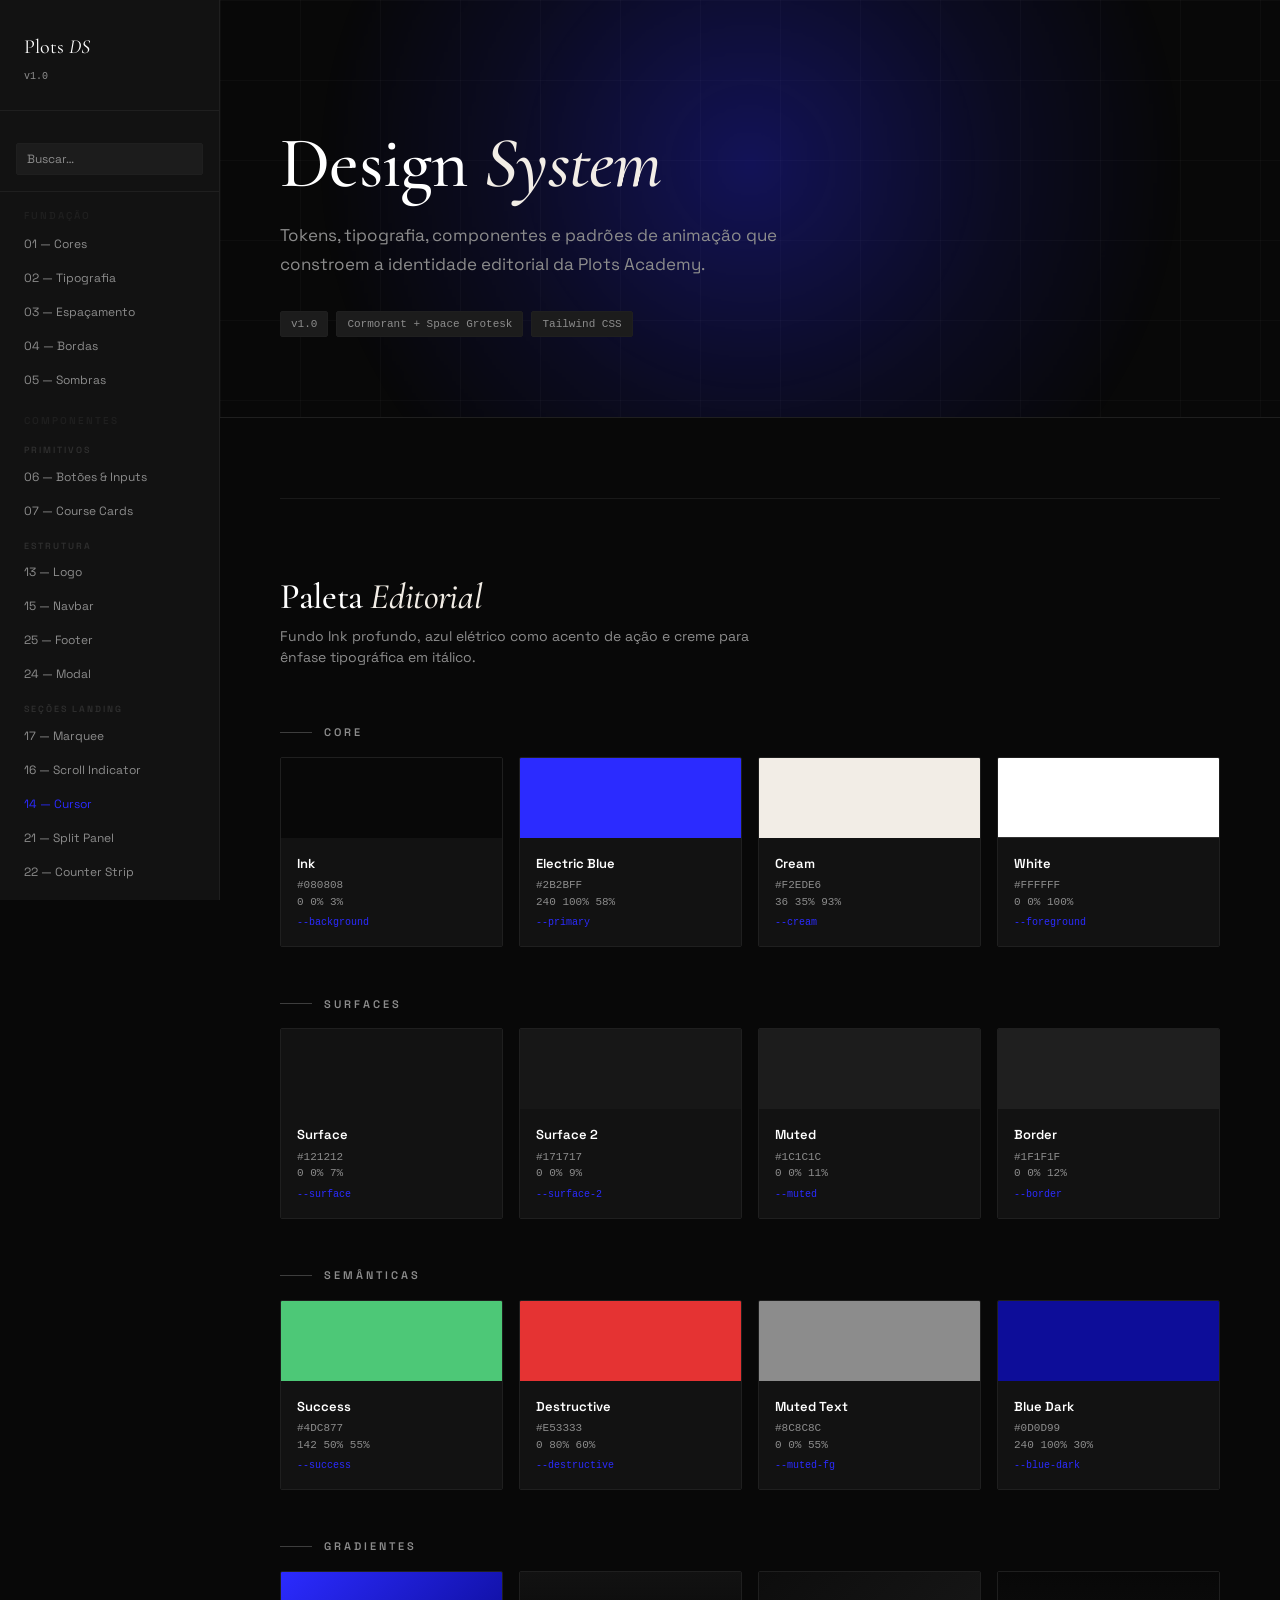
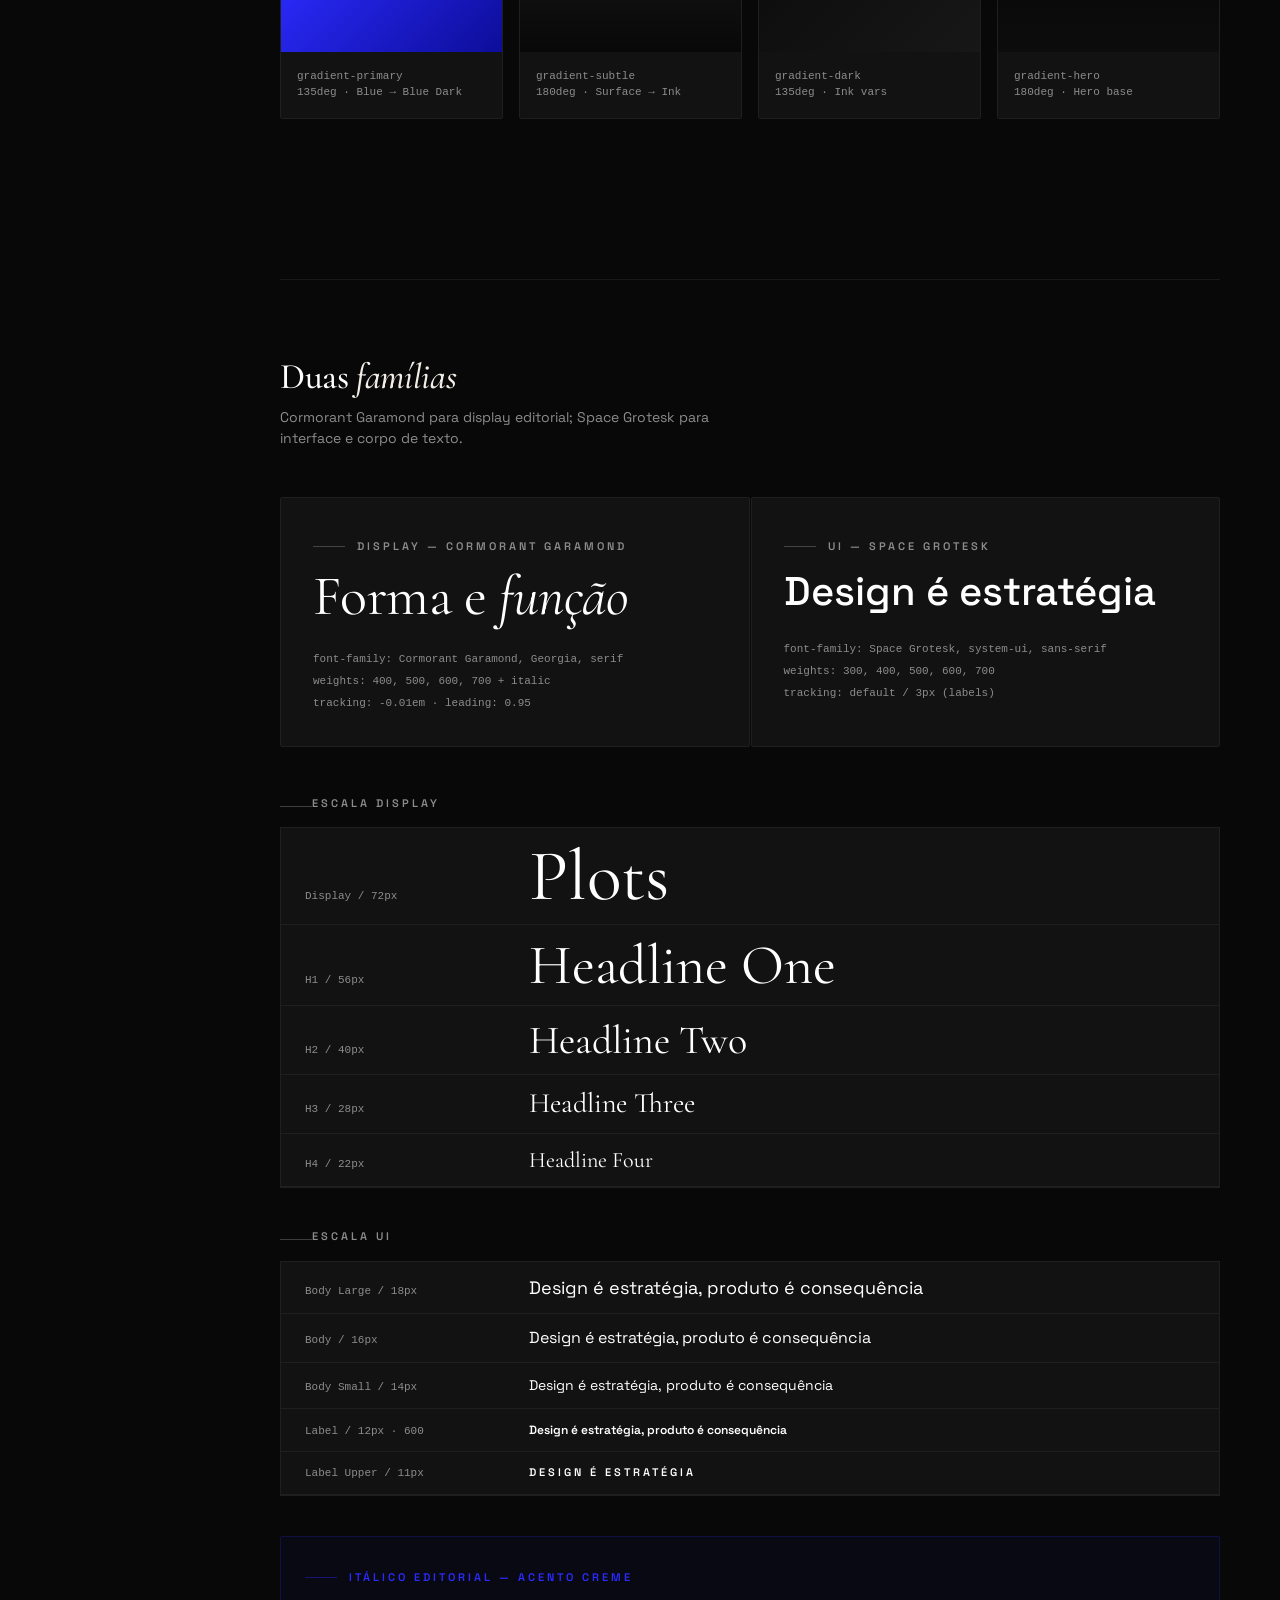
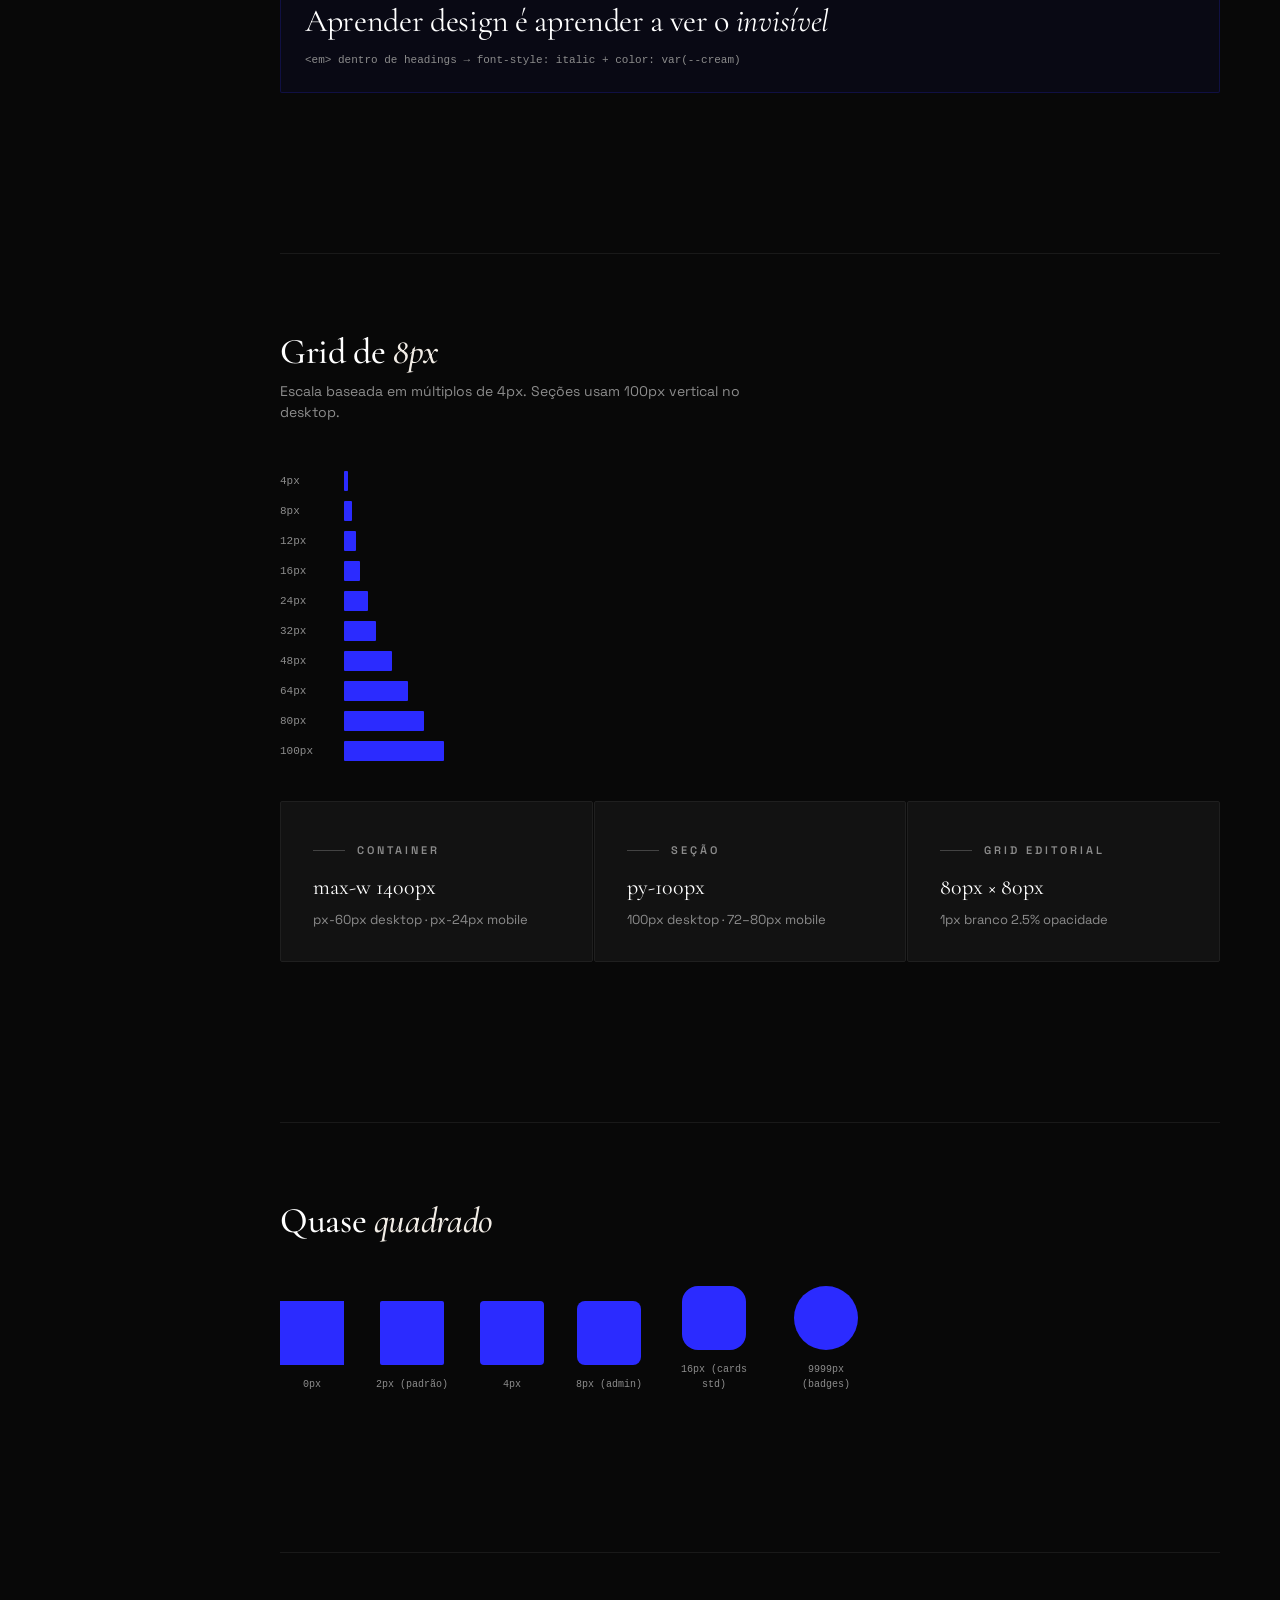
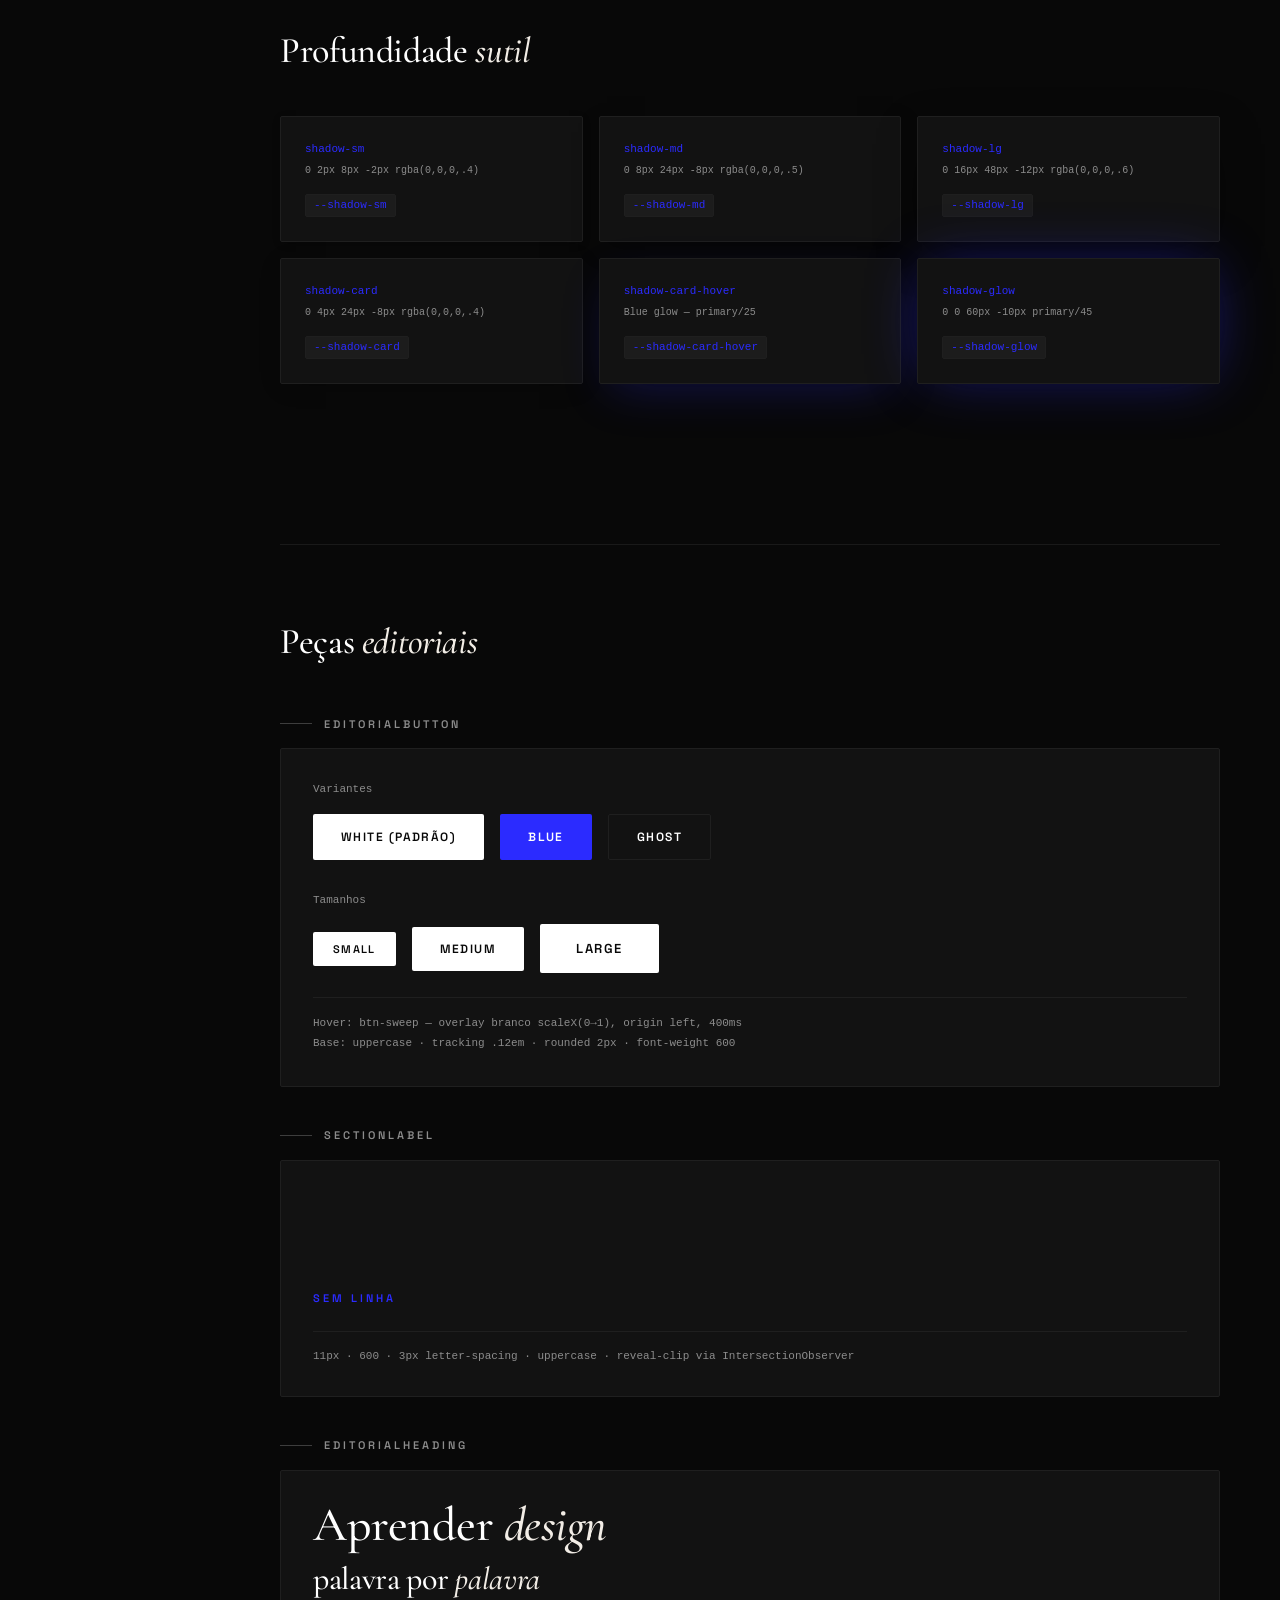
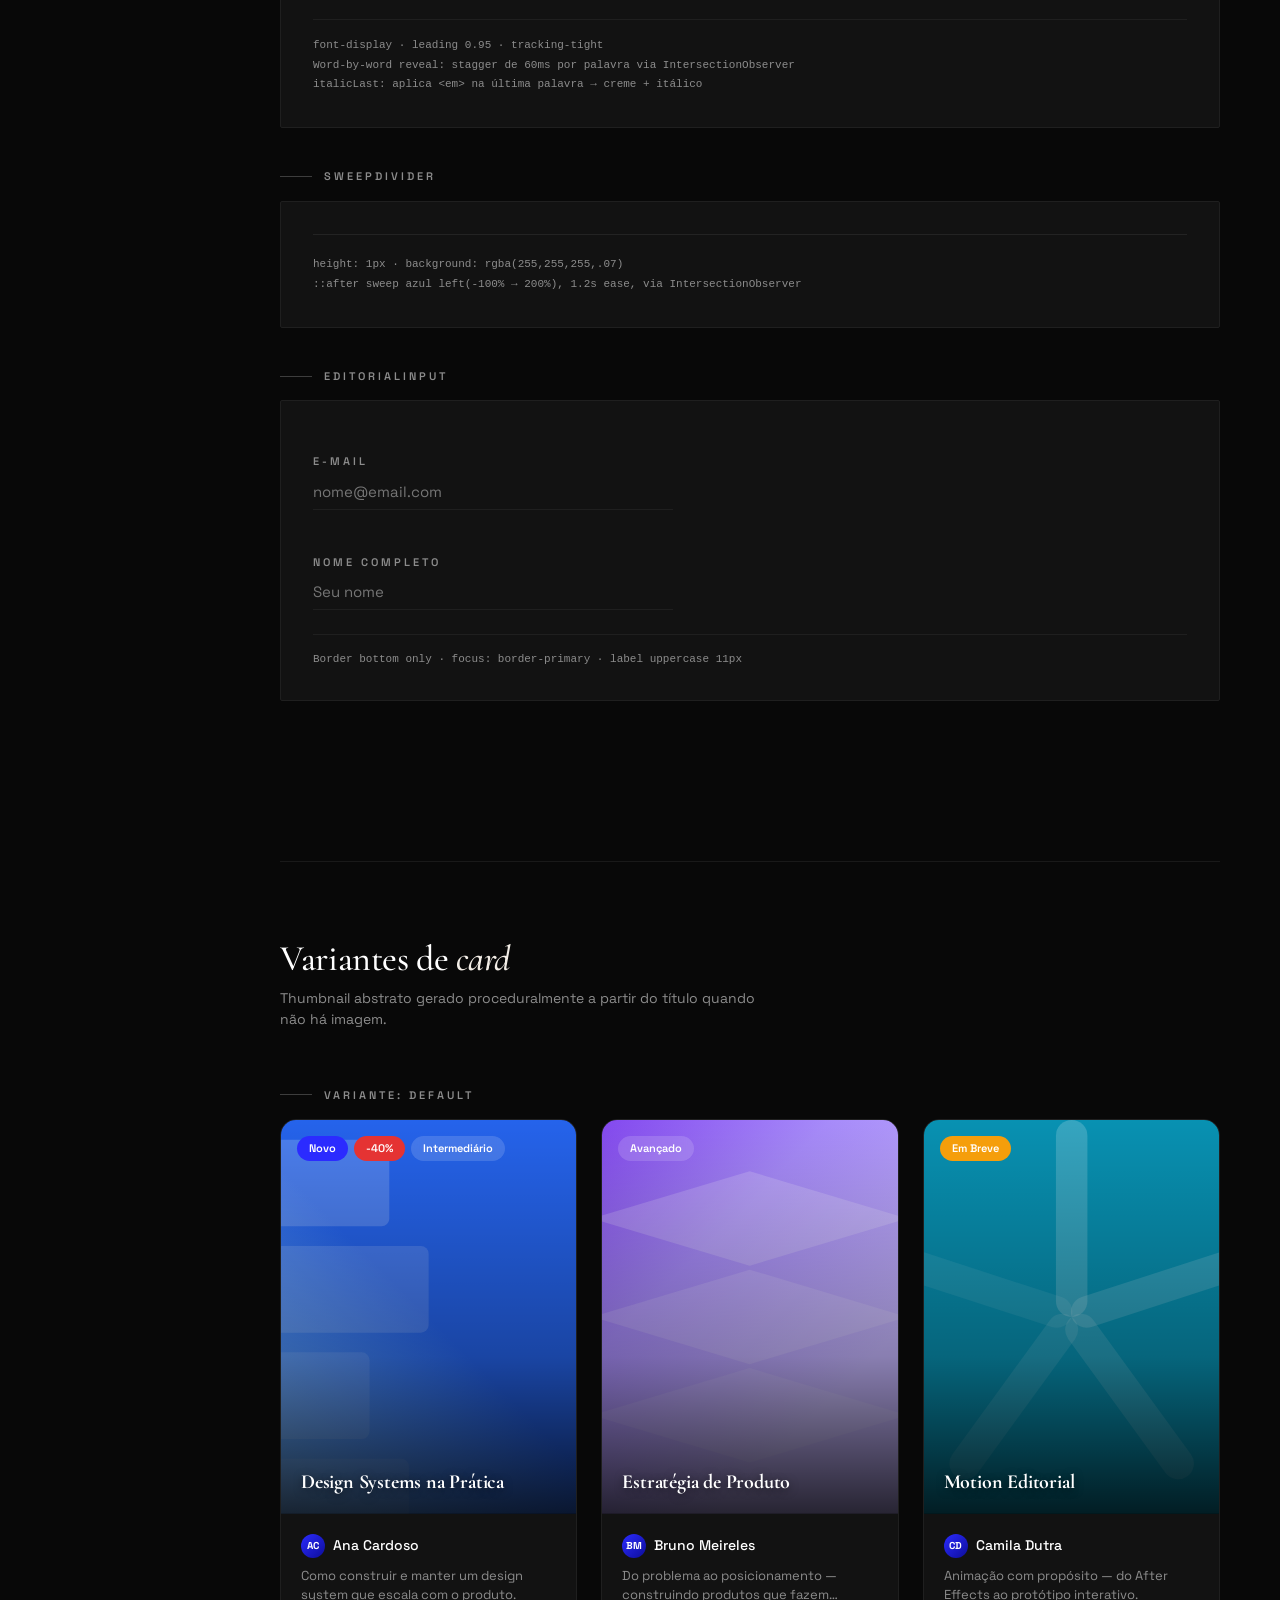
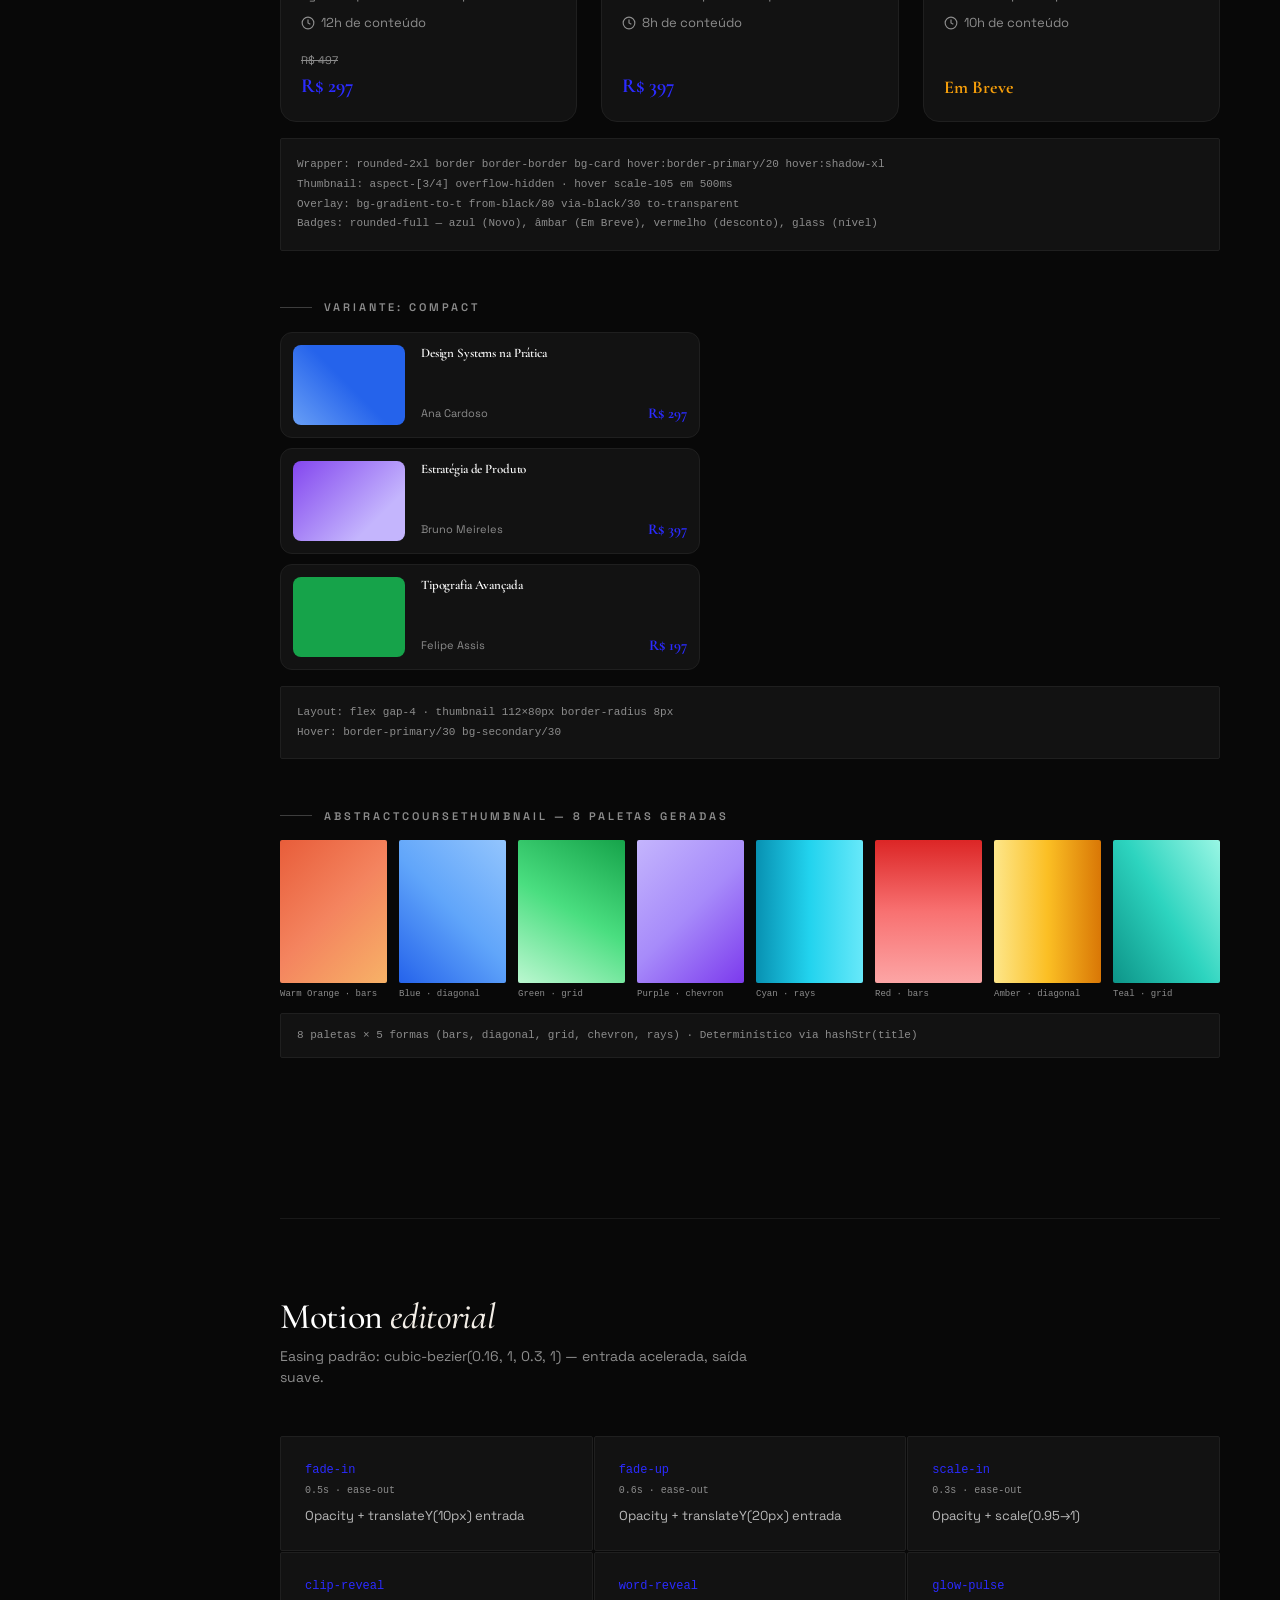
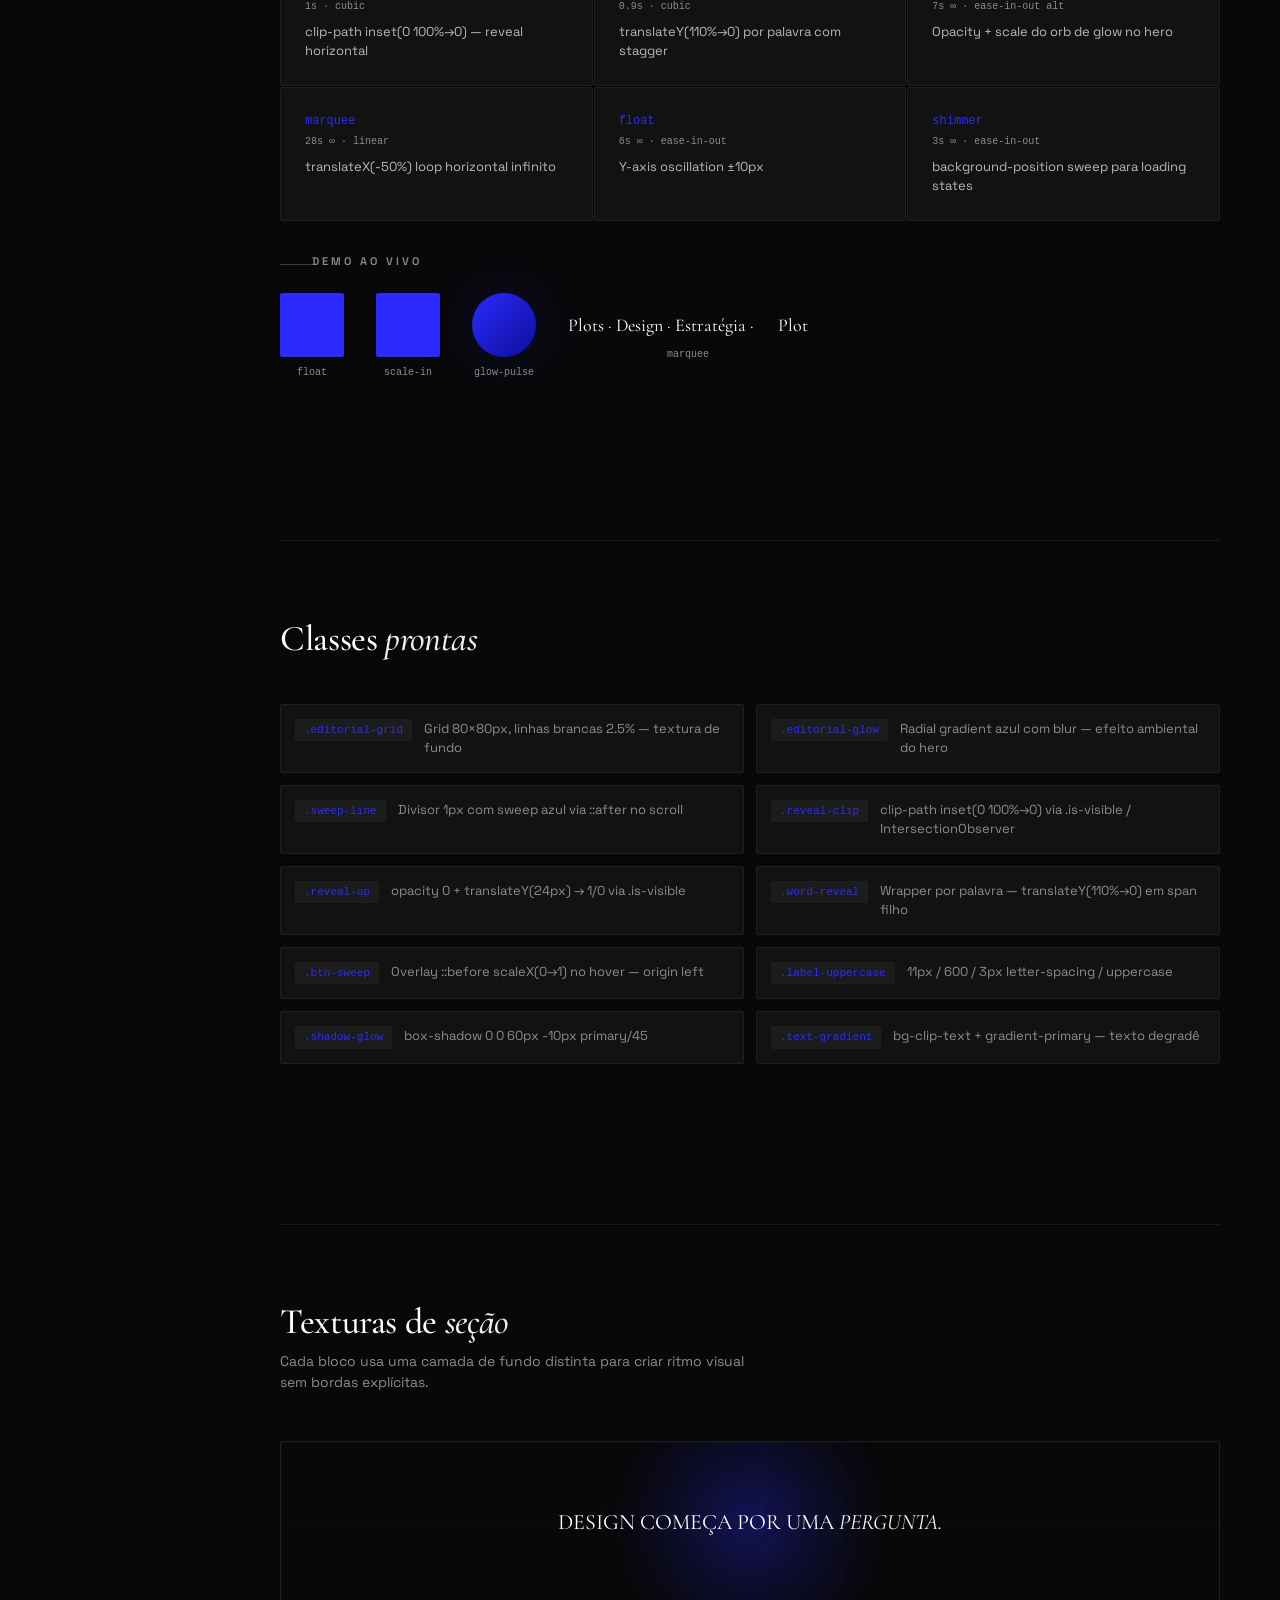
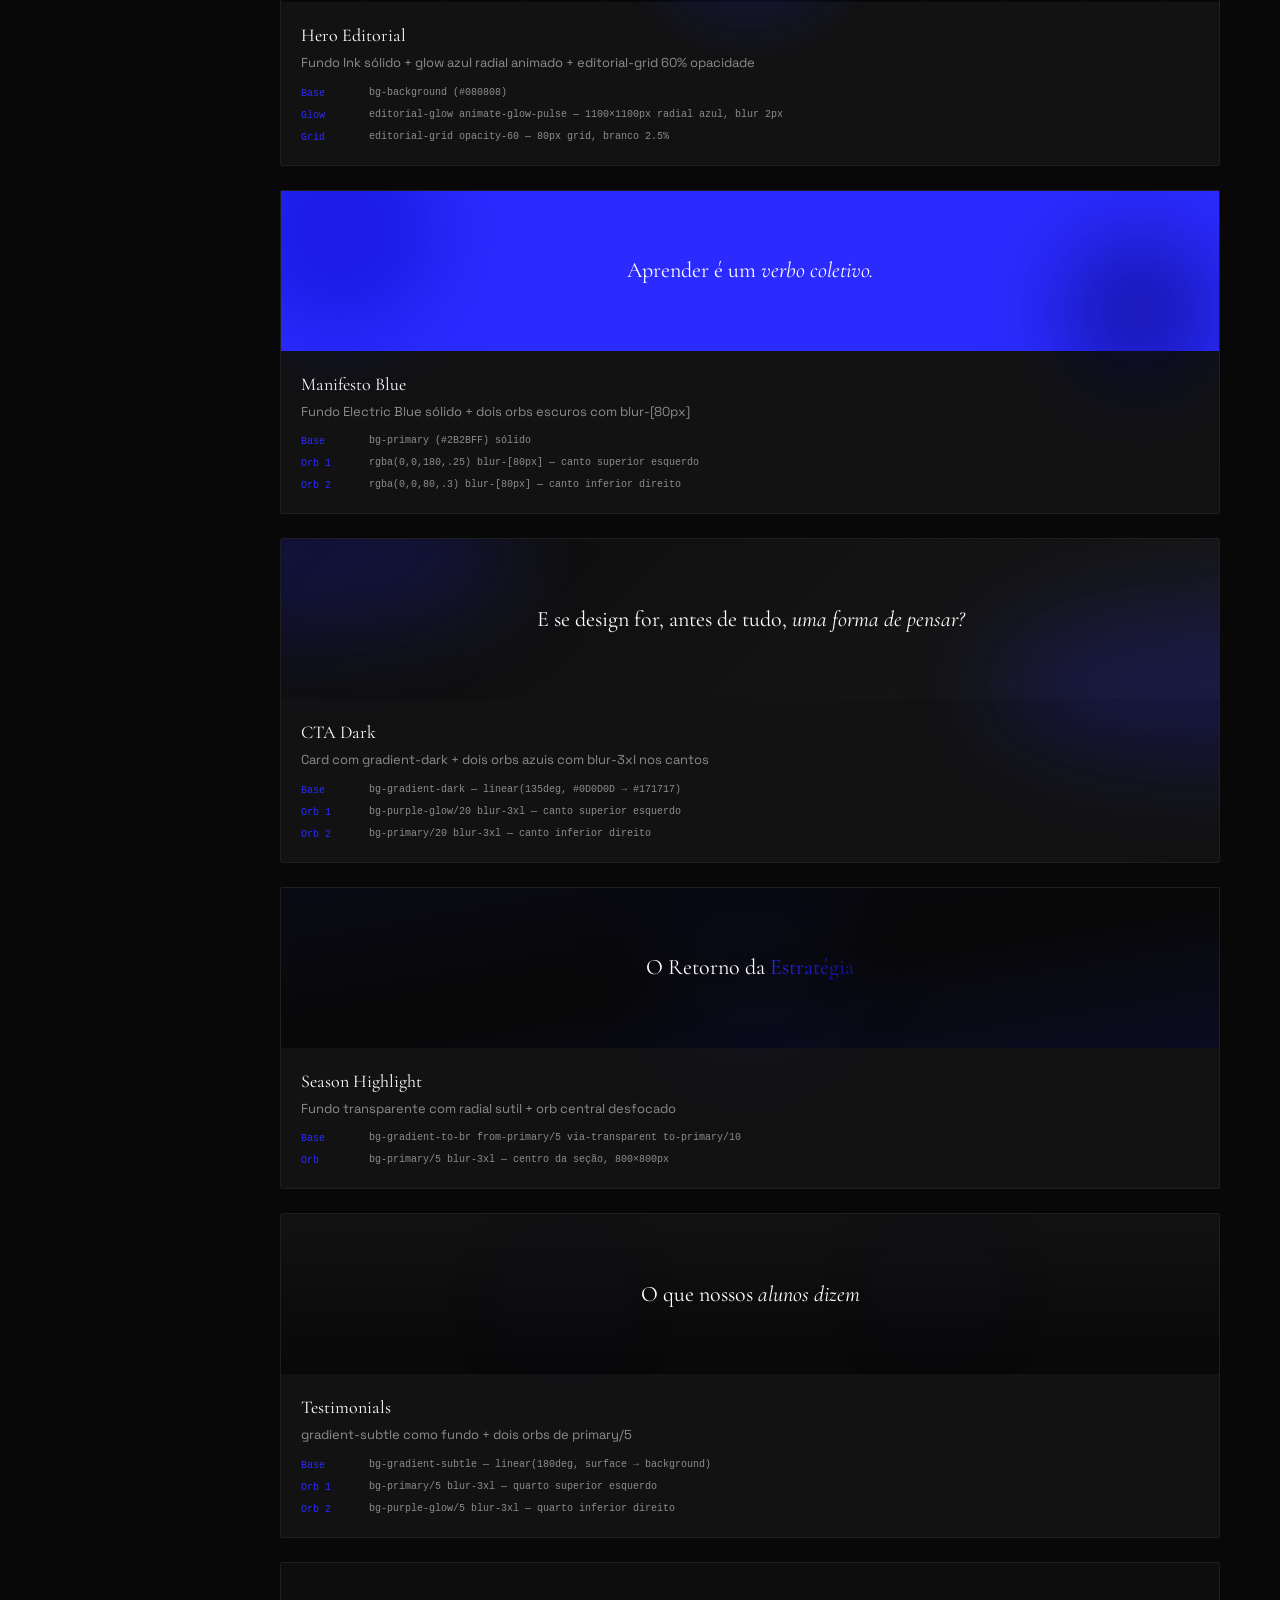
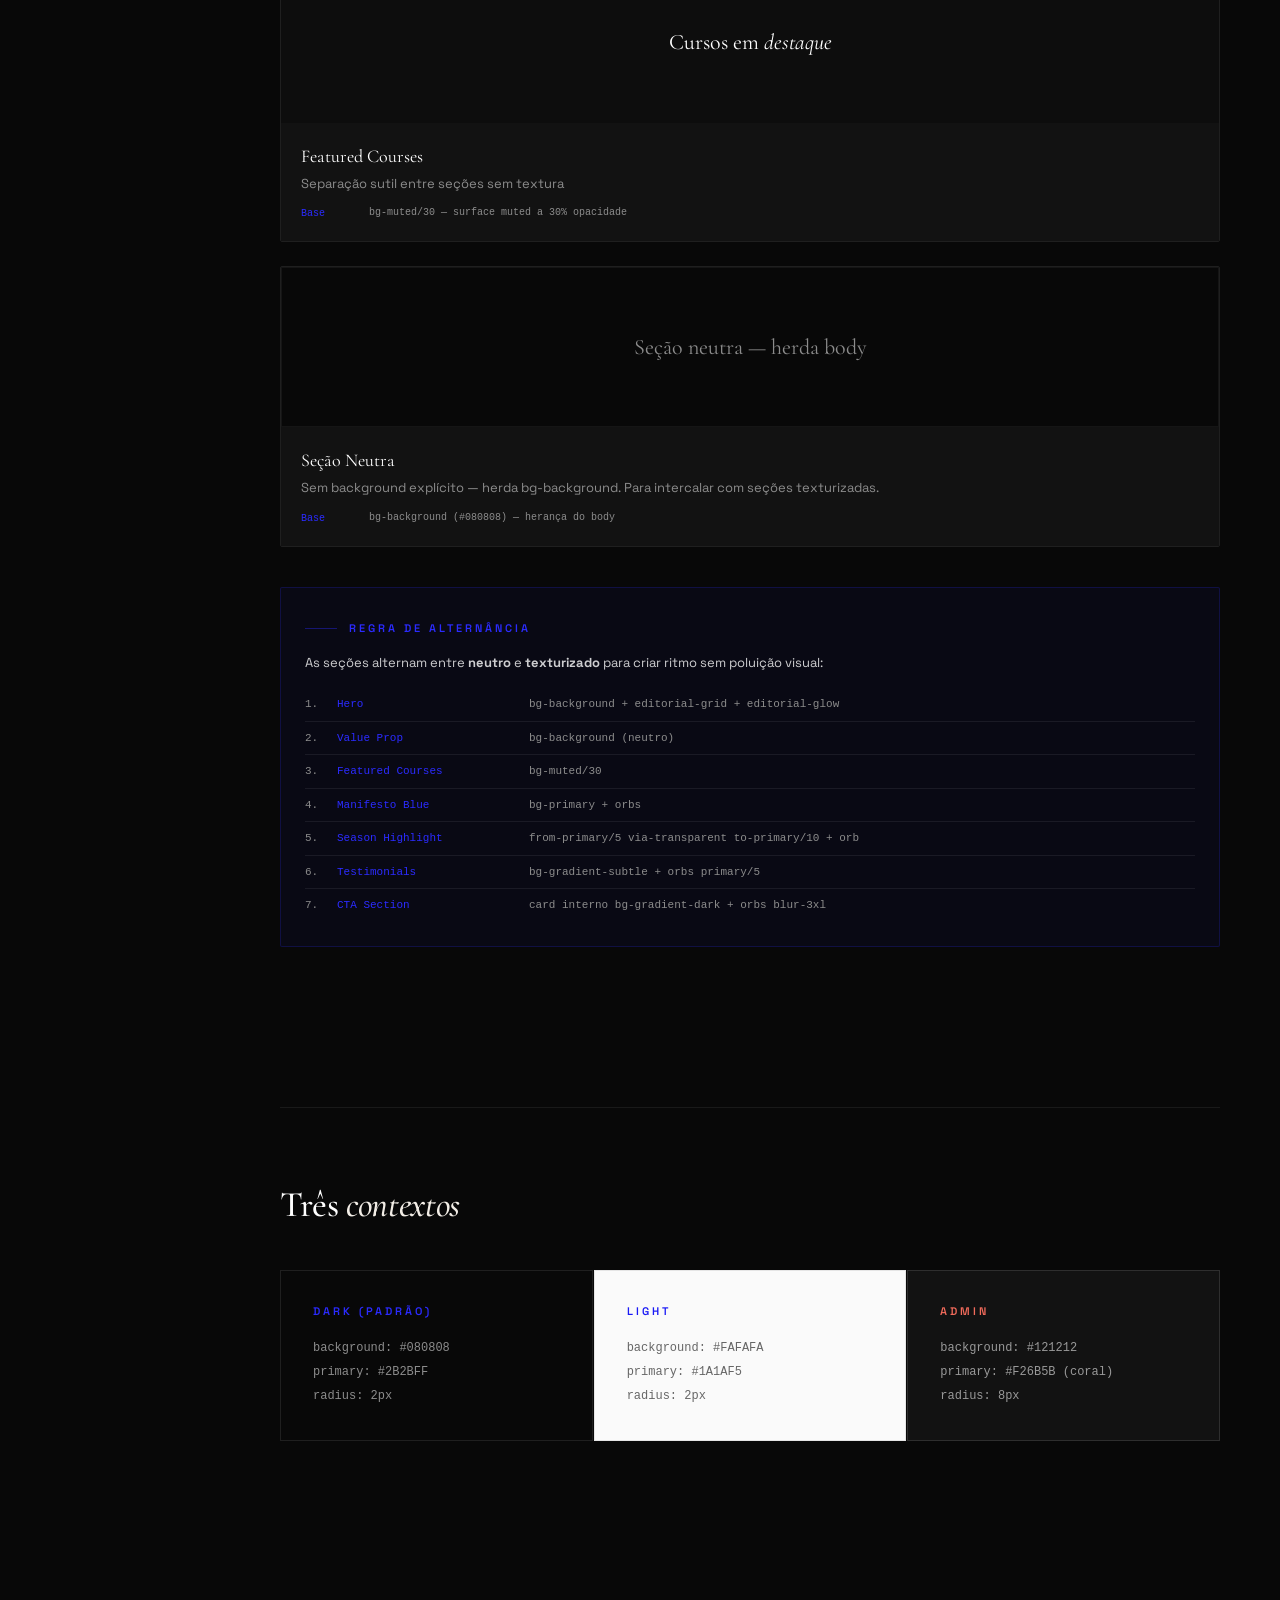
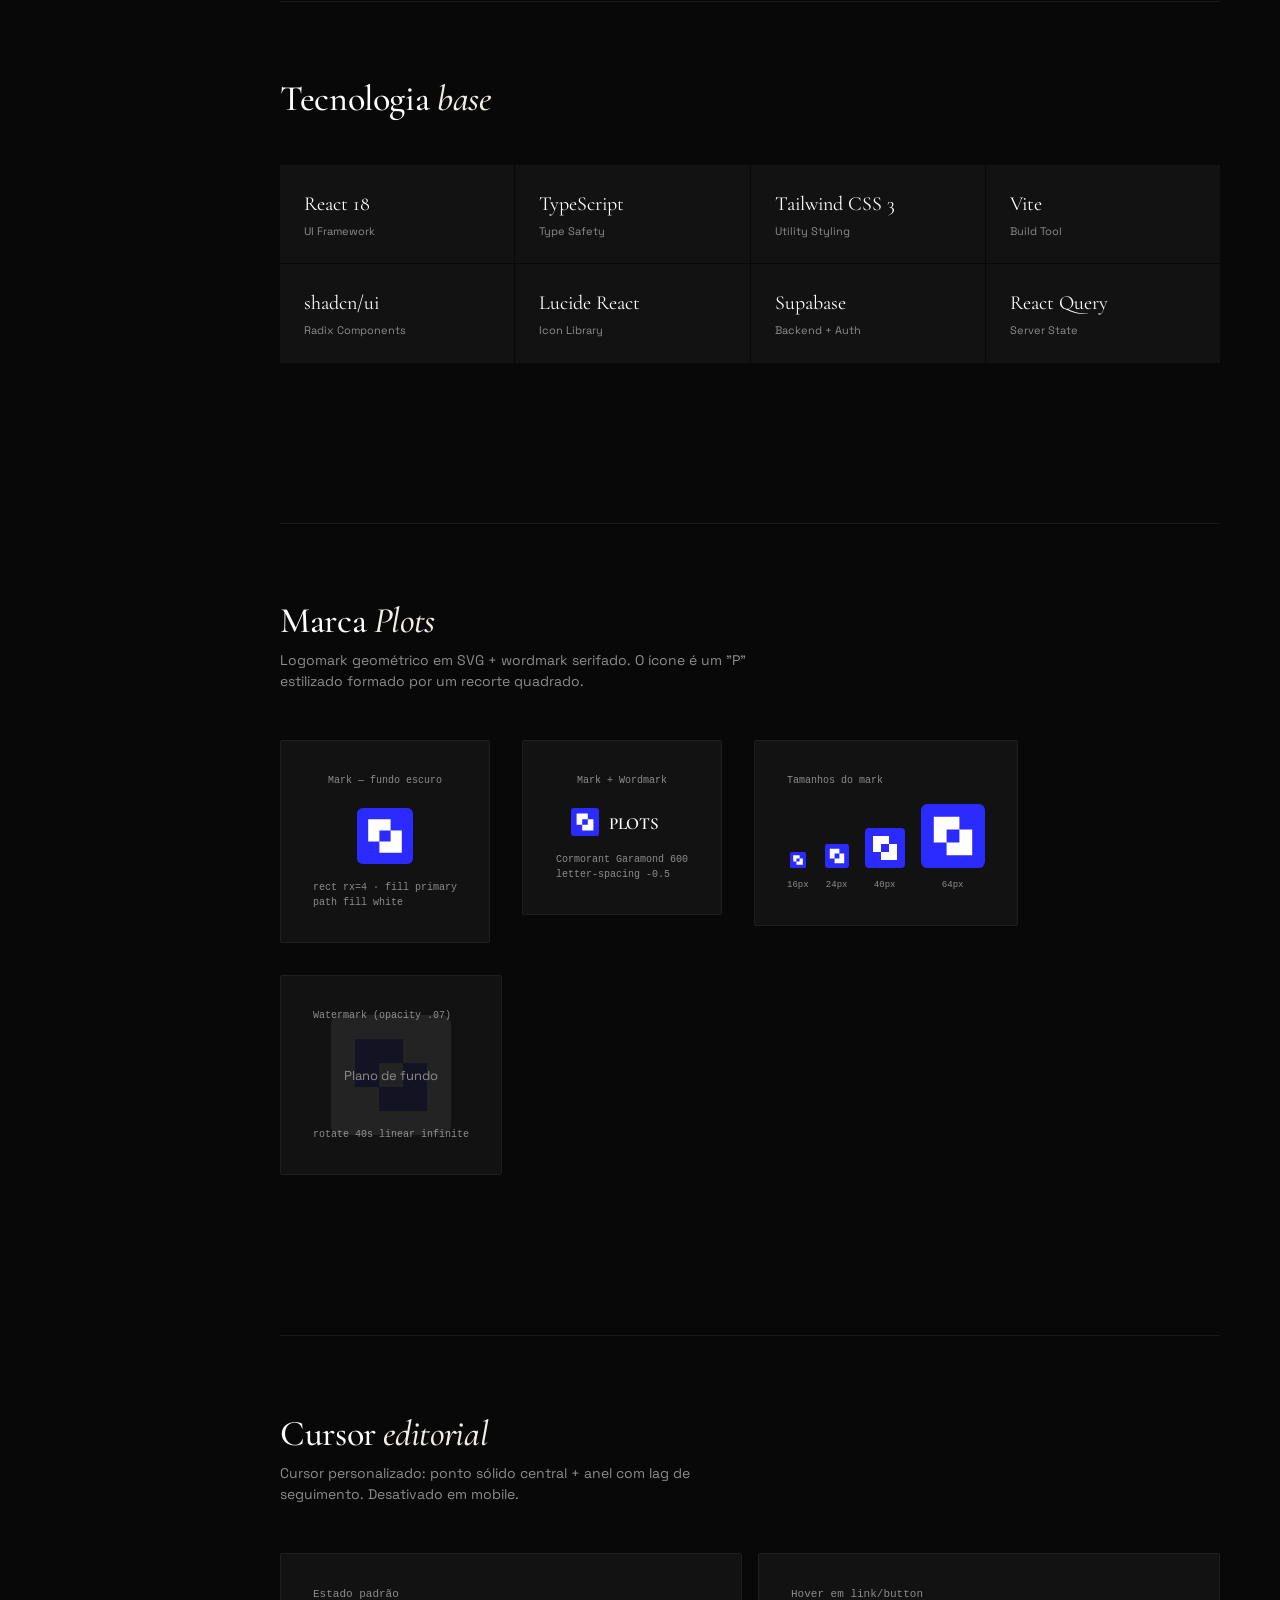
==== commit 846292f3: "feat(design-system): merge landing nav into Components + add sidebar search - Moved all 14 landing c" ====
--- a/public/design-system.html
+++ b/public/design-system.html
@@ -515,6 +515,48 @@
   color:var(--border);
   padding:16px 24px 4px;
 }
+.ds-nav .nav-subsection {
+  font-size:9px; font-weight:600; letter-spacing:2px; text-transform:uppercase;
+  color:rgba(255,255,255,.12);
+  padding:12px 24px 2px;
+}
+
+/* Search */
+.ds-search-wrap {
+  padding:16px 16px;
+  border-bottom:1px solid var(--border);
+}
+.ds-search {
+  width:100%;
+  background:var(--muted);
+  border:1px solid var(--border);
+  border-radius:2px;
+  color:#fff;
+  font-family:'Space Grotesk',sans-serif;
+  font-size:12px;
+  padding:7px 28px 7px 10px;
+  outline:none;
+  transition:border-color .2s;
+}
+.ds-search::placeholder { color:var(--muted-fg); }
+.ds-search:focus { border-color:var(--primary); }
+.ds-search-wrap { position:relative; }
+.ds-search-clear {
+  position:absolute; right:22px; top:50%; transform:translateY(-50%);
+  background:none; border:none; color:var(--muted-fg); cursor:pointer;
+  font-size:14px; line-height:1; display:none; padding:2px;
+}
+.ds-search-clear:hover { color:#fff; }
+.ds-search-empty {
+  padding:8px 24px;
+  font-size:11px; color:var(--muted-fg);
+  display:none;
+}
+
+/* Hidden by search */
+.ds-nav a.nav-hidden { display:none; }
+.ds-nav .nav-section.nav-hidden,
+.ds-nav .nav-subsection.nav-hidden { display:none; }
 
 .ds-main { margin-left:220px; }
 @media (max-width:768px) { .ds-nav { display:none; } .ds-main { margin-left:0; } }
@@ -561,37 +603,51 @@
     <p>Plots <em>DS</em></p>
     <span>v1.0</span>
   </div>
+
+  <div class="ds-search-wrap">
+    <input class="ds-search" type="search" placeholder="Buscar…" autocomplete="off" />
+    <button class="ds-search-clear" aria-label="Limpar busca">✕</button>
+  </div>
+  <span class="ds-search-empty">Nenhum resultado</span>
+
   <div class="nav-section">Fundação</div>
   <a href="#cores">01 — Cores</a>
   <a href="#tipografia">02 — Tipografia</a>
   <a href="#espacamento">03 — Espaçamento</a>
   <a href="#bordas">04 — Bordas</a>
   <a href="#sombras">05 — Sombras</a>
+
   <div class="nav-section">Componentes</div>
-  <a href="#componentes">06 — Componentes</a>
+  <div class="nav-subsection">Primitivos</div>
+  <a href="#componentes">06 — Botões &amp; Inputs</a>
   <a href="#course-cards">07 — Course Cards</a>
-  <div class="nav-section">Motion & Layout</div>
+  <div class="nav-subsection">Estrutura</div>
+  <a href="#logo">13 — Logo</a>
+  <a href="#navbar">15 — Navbar</a>
+  <a href="#footer">25 — Footer</a>
+  <a href="#modal">24 — Modal</a>
+  <div class="nav-subsection">Seções Landing</div>
+  <a href="#marquee-full">17 — Marquee</a>
+  <a href="#scroll-indicator">16 — Scroll Indicator</a>
+  <a href="#cursor">14 — Cursor</a>
+  <a href="#split-panel">21 — Split Panel</a>
+  <a href="#counter-strip">22 — Counter Strip</a>
+  <a href="#cta-strip">23 — CTA Strip</a>
+  <div class="nav-subsection">Cards</div>
+  <a href="#instructor-card">18 — Instructor Card</a>
+  <a href="#pillar-card">19 — Pillar Card</a>
+  <a href="#trilhas-card">20 — Trilhas Card</a>
+  <div class="nav-subsection">Decorativos</div>
+  <a href="#watermark">26 — Watermark</a>
+
+  <div class="nav-section">Motion &amp; Layout</div>
   <a href="#animacoes">08 — Animações</a>
   <a href="#utilitarios">09 — Utilitários</a>
   <a href="#backgrounds">10 — Backgrounds</a>
+
   <div class="nav-section">Sistema</div>
   <a href="#temas">11 — Temas</a>
   <a href="#stack">12 — Stack</a>
-  <div class="nav-section">Landing</div>
-  <a href="#logo">13 — Logo</a>
-  <a href="#cursor">14 — Cursor</a>
-  <a href="#navbar">15 — Navbar</a>
-  <a href="#scroll-indicator">16 — Scroll Indicator</a>
-  <a href="#marquee-full">17 — Marquee</a>
-  <a href="#instructor-card">18 — Instructor Card</a>
-  <a href="#pillar-card">19 — Pillar Card</a>
-  <a href="#trilhas-card">20 — Trilhas Card</a>
-  <a href="#split-panel">21 — Split Panel</a>
-  <a href="#counter-strip">22 — Counter Strip</a>
-  <a href="#cta-strip">23 — CTA Strip</a>
-  <a href="#modal">24 — Modal</a>
-  <a href="#footer">25 — Footer</a>
-  <a href="#watermark">26 — Watermark</a>
 </nav>
 
 <main class="ds-main">
@@ -1981,6 +2037,56 @@
     });
   }, { rootMargin: '-30% 0px -60% 0px' });
   sections.forEach(s => scrollObs.observe(s));
+
+  // ── Sidebar search ──────────────────────────────────────────────────────
+  const searchInput = document.querySelector('.ds-search');
+  const searchClear = document.querySelector('.ds-search-clear');
+  const searchEmpty = document.querySelector('.ds-search-empty');
+  const nav = document.querySelector('.ds-nav');
+
+  function runSearch(q) {
+    q = q.trim().toLowerCase();
+    searchClear.style.display = q ? 'block' : 'none';
+
+    const links = nav.querySelectorAll('a');
+    const sections = nav.querySelectorAll('.nav-section, .nav-subsection');
+
+    if (!q) {
+      links.forEach(a => a.classList.remove('nav-hidden'));
+      sections.forEach(s => s.classList.remove('nav-hidden'));
+      searchEmpty.style.display = 'none';
+      return;
+    }
+
+    let anyVisible = false;
+    links.forEach(a => {
+      const match = a.textContent.toLowerCase().includes(q);
+      a.classList.toggle('nav-hidden', !match);
+      if (match) anyVisible = true;
+    });
+
+    // Hide section/subsection labels that have no visible links below them
+    sections.forEach(label => {
+      let sibling = label.nextElementSibling;
+      let hasVisible = false;
+      while (sibling && !sibling.classList.contains('nav-section')) {
+        if (sibling.tagName === 'A' && !sibling.classList.contains('nav-hidden')) {
+          hasVisible = true;
+        }
+        sibling = sibling.nextElementSibling;
+      }
+      label.classList.toggle('nav-hidden', !hasVisible);
+    });
+
+    searchEmpty.style.display = anyVisible ? 'none' : 'block';
+  }
+
+  searchInput.addEventListener('input', () => runSearch(searchInput.value));
+  searchClear.addEventListener('click', () => {
+    searchInput.value = '';
+    runSearch('');
+    searchInput.focus();
+  });
 });
 </script>
 </body>
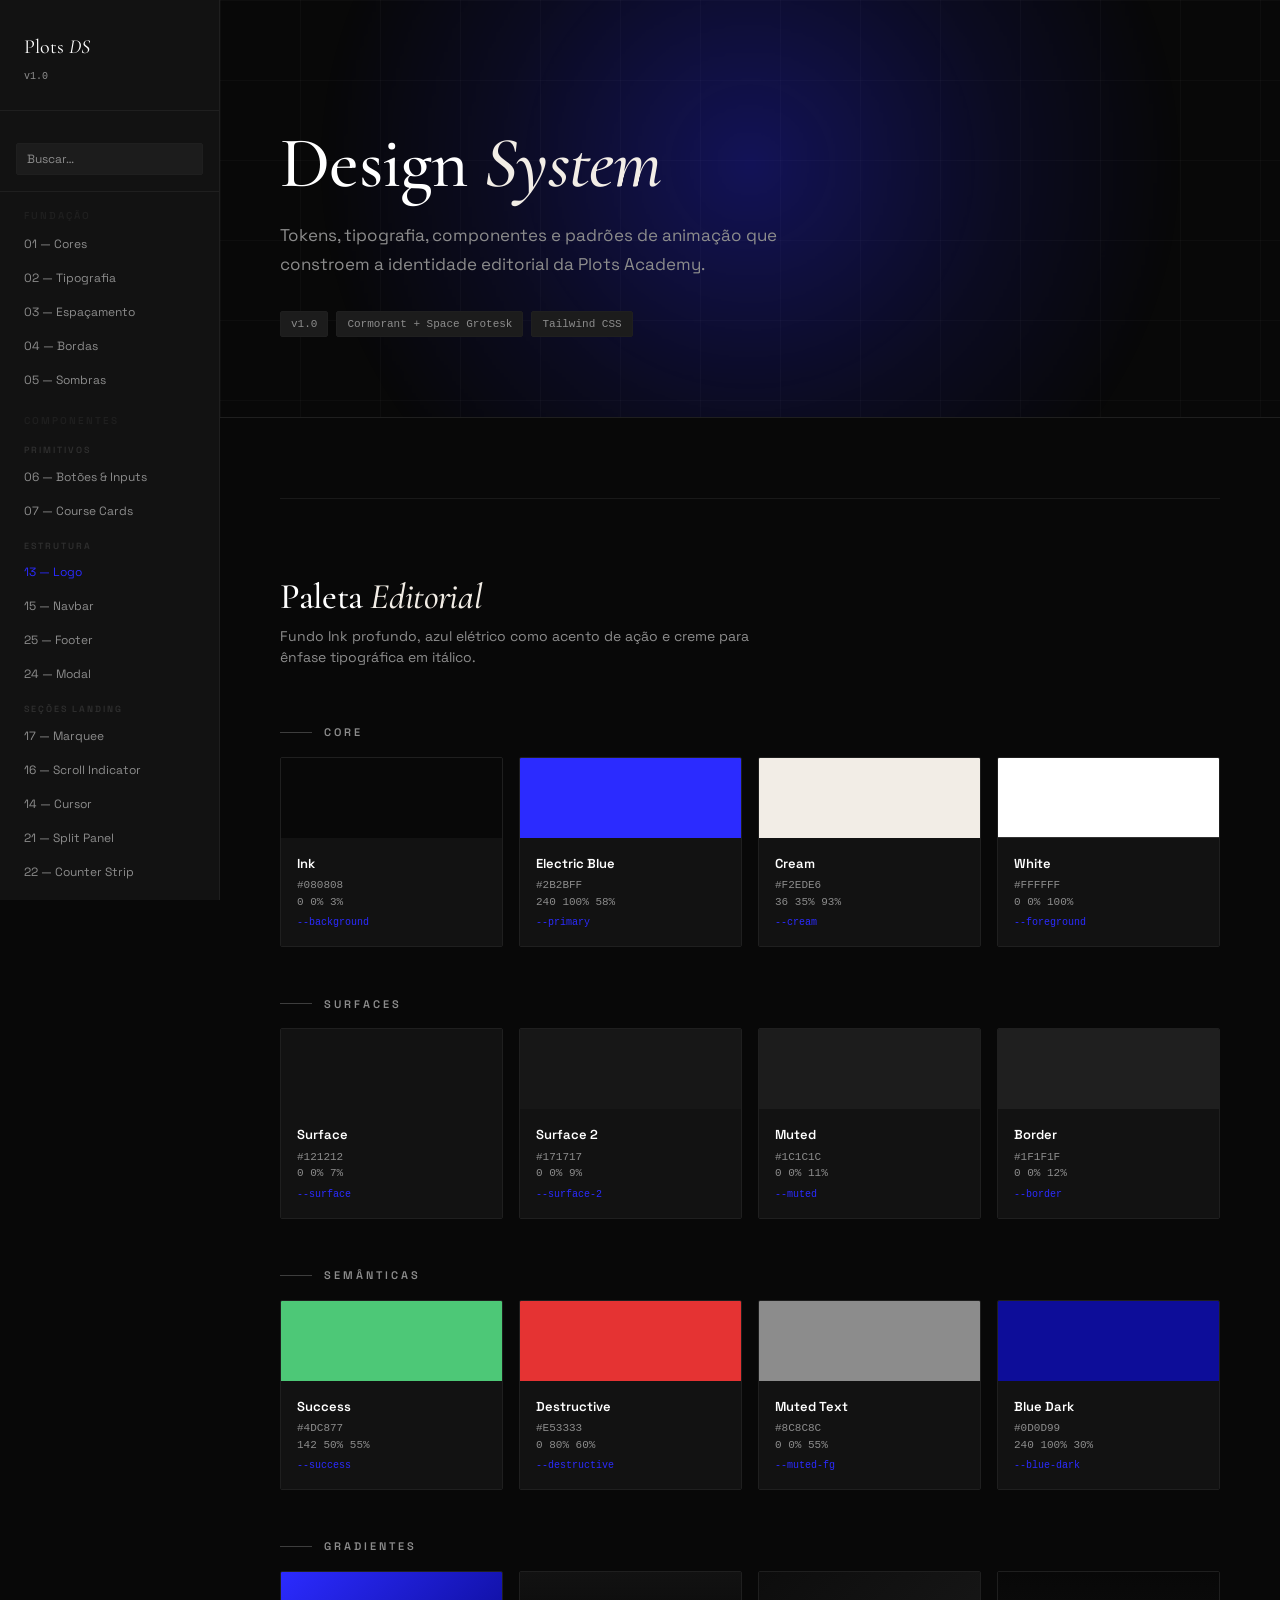
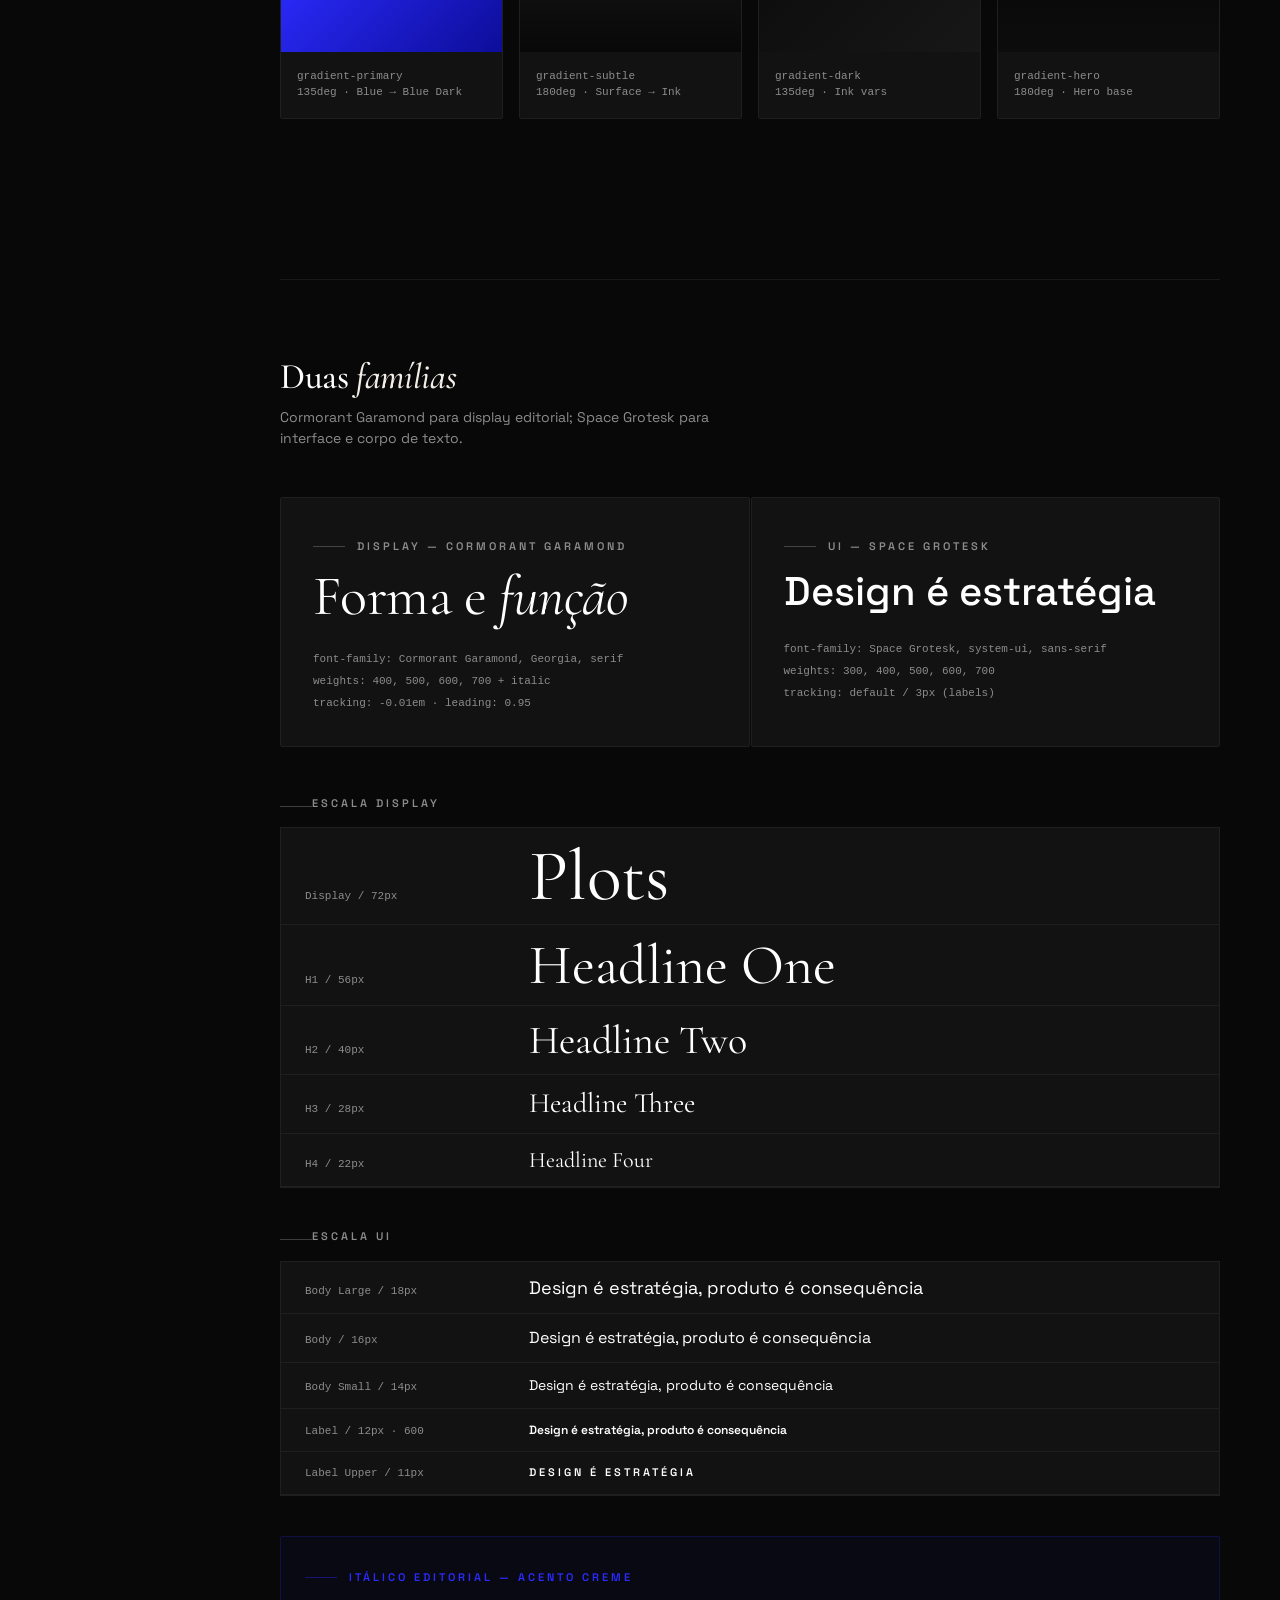
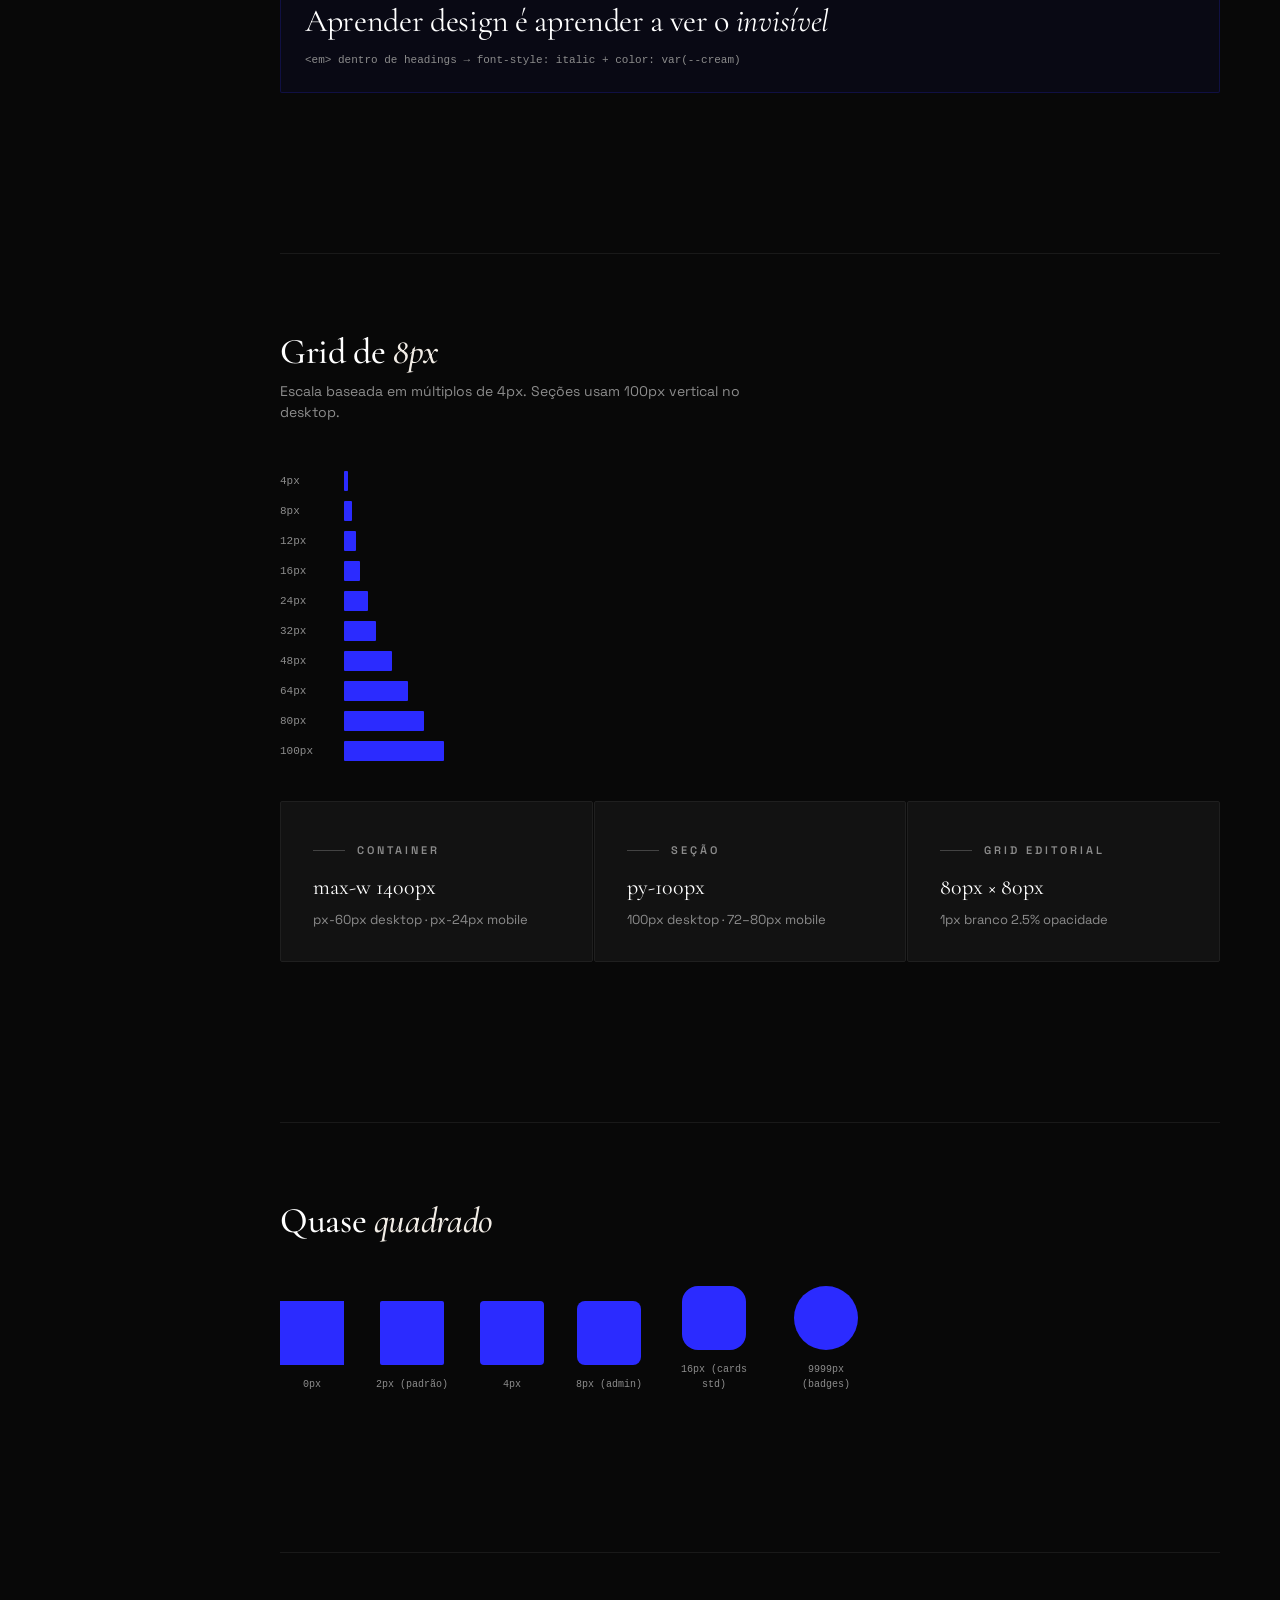
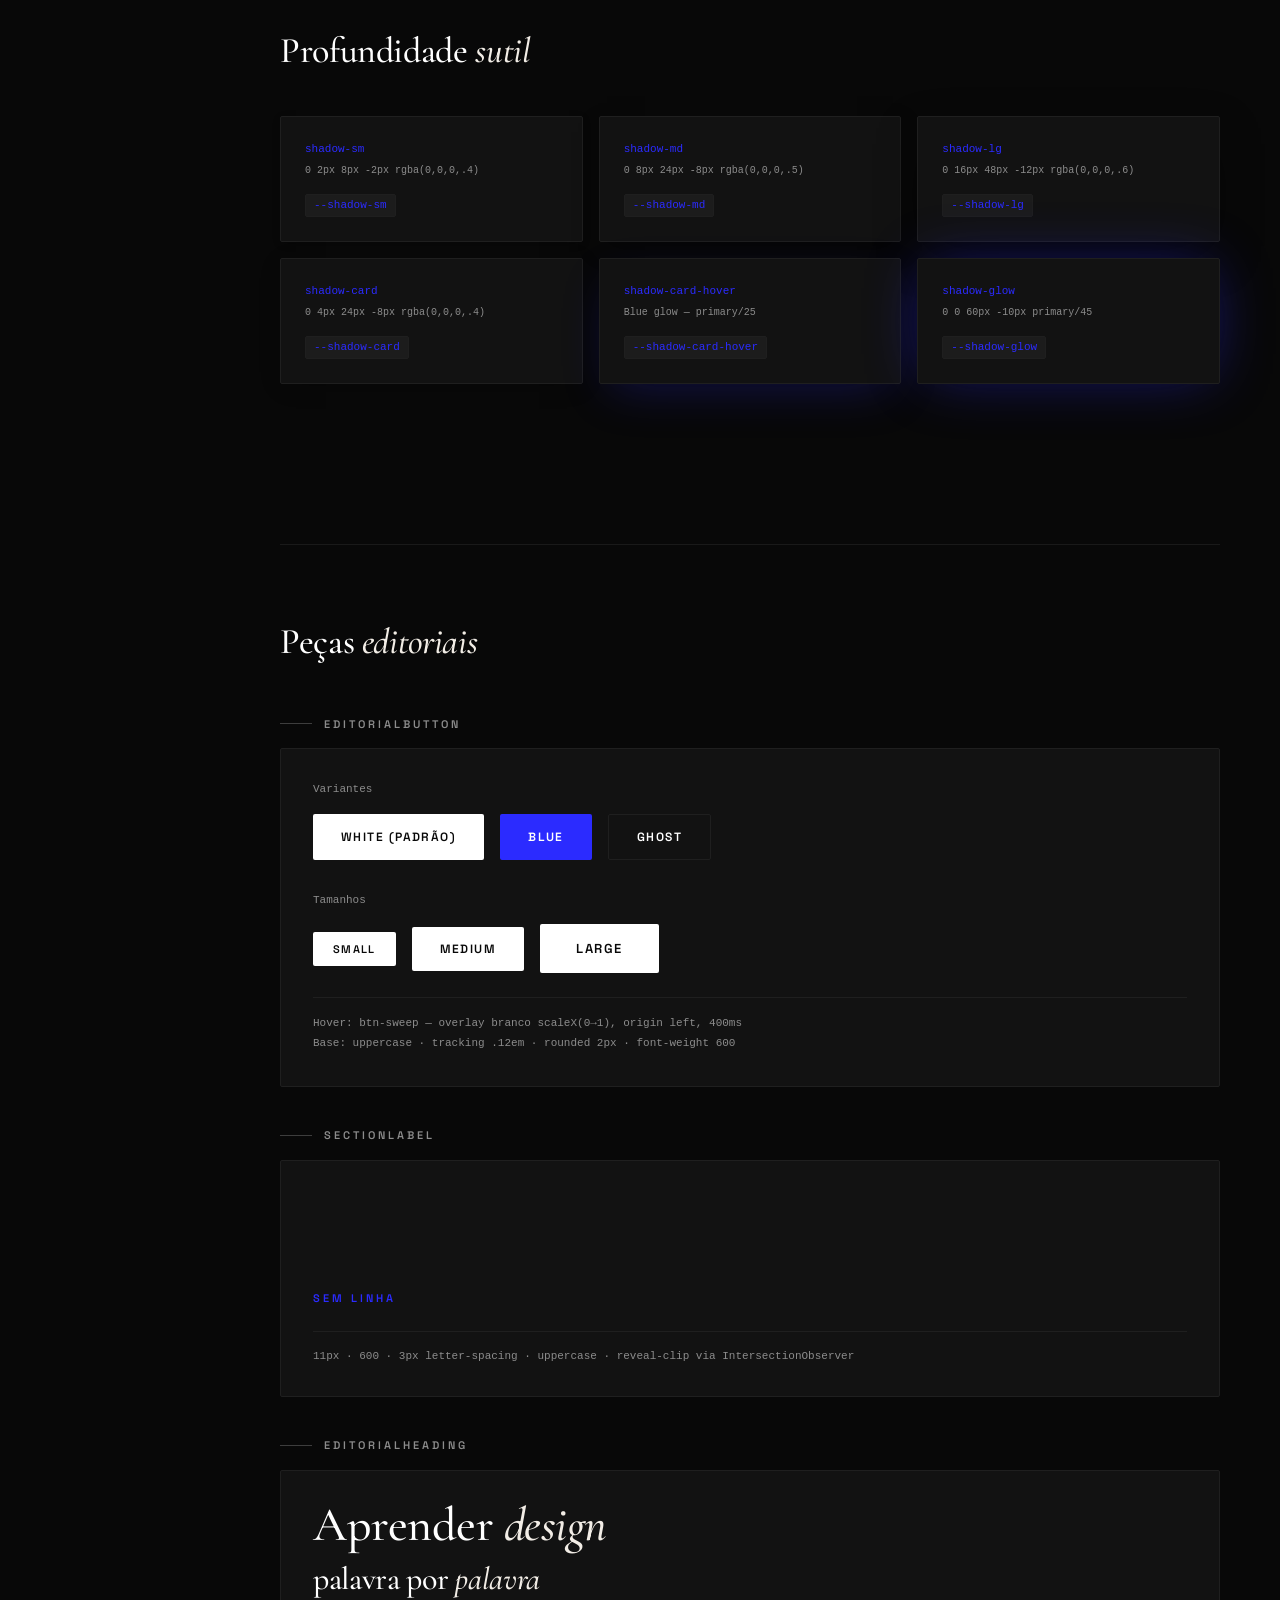
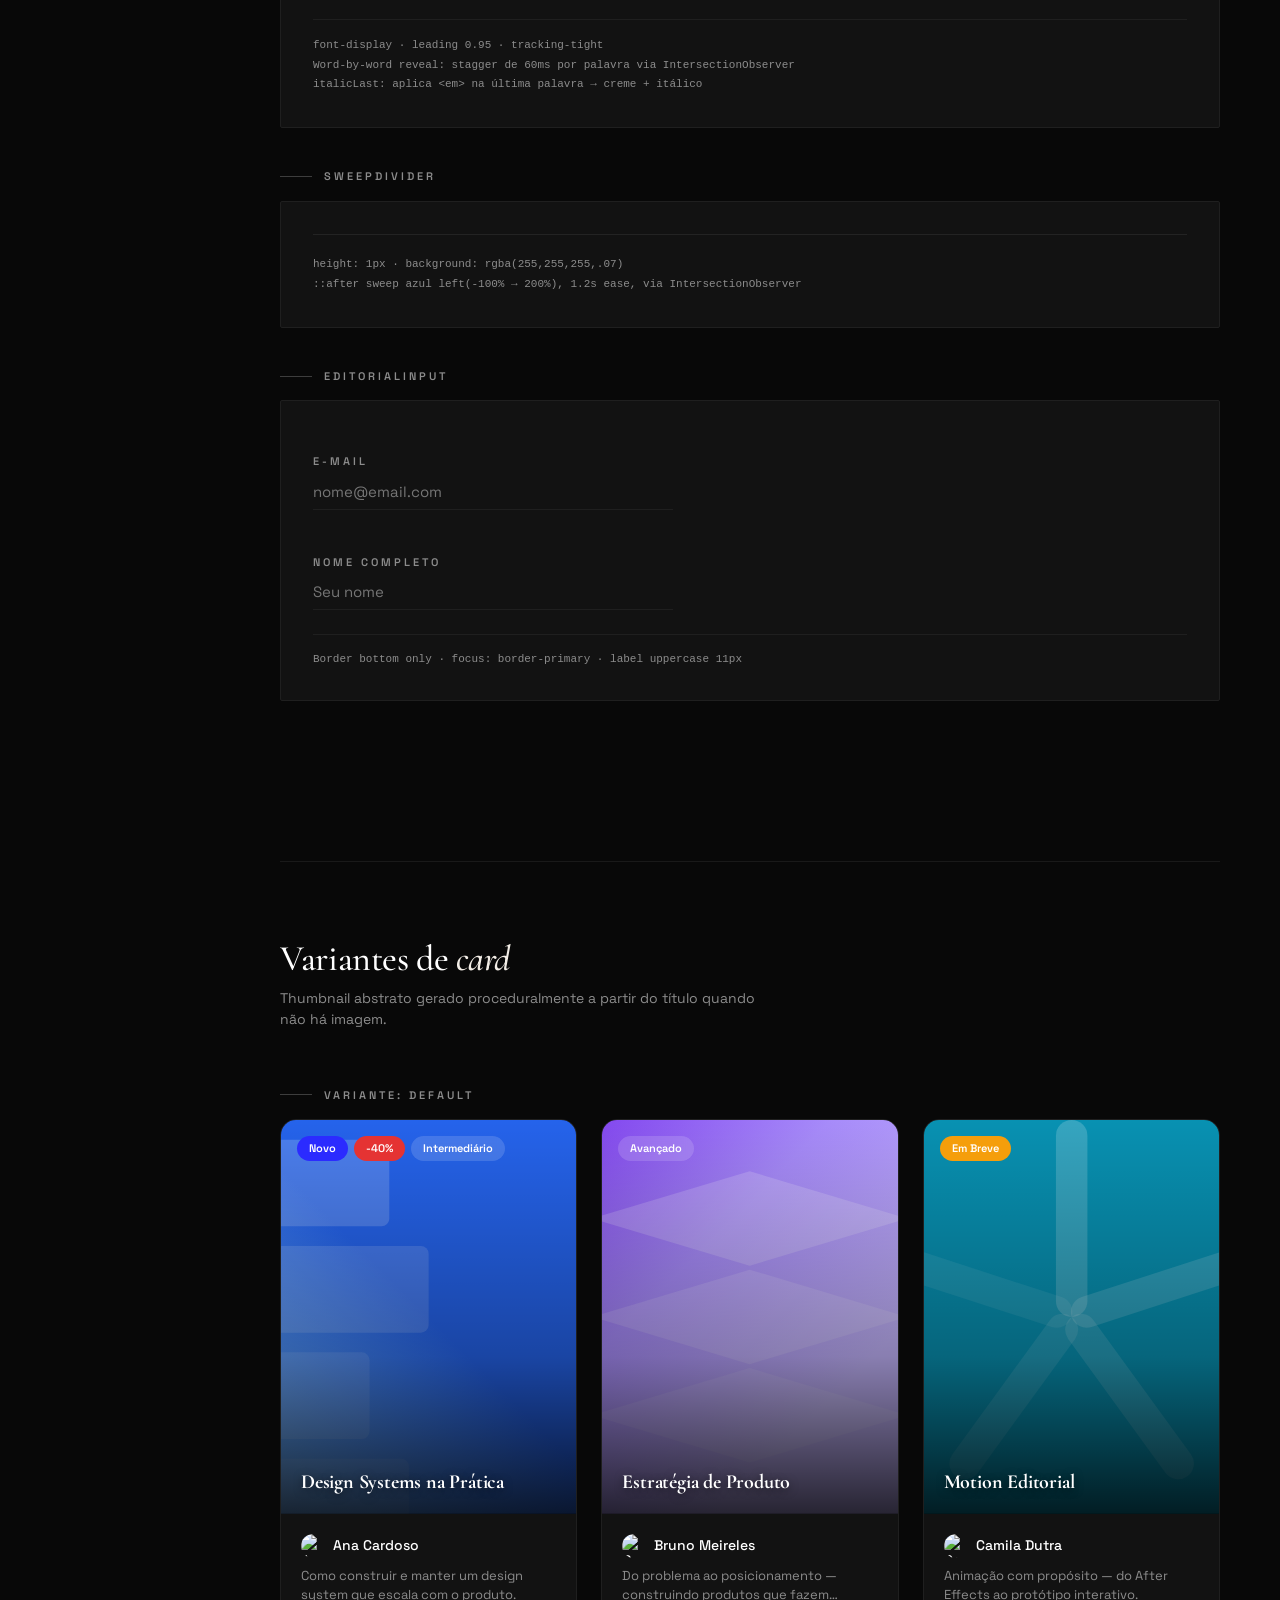
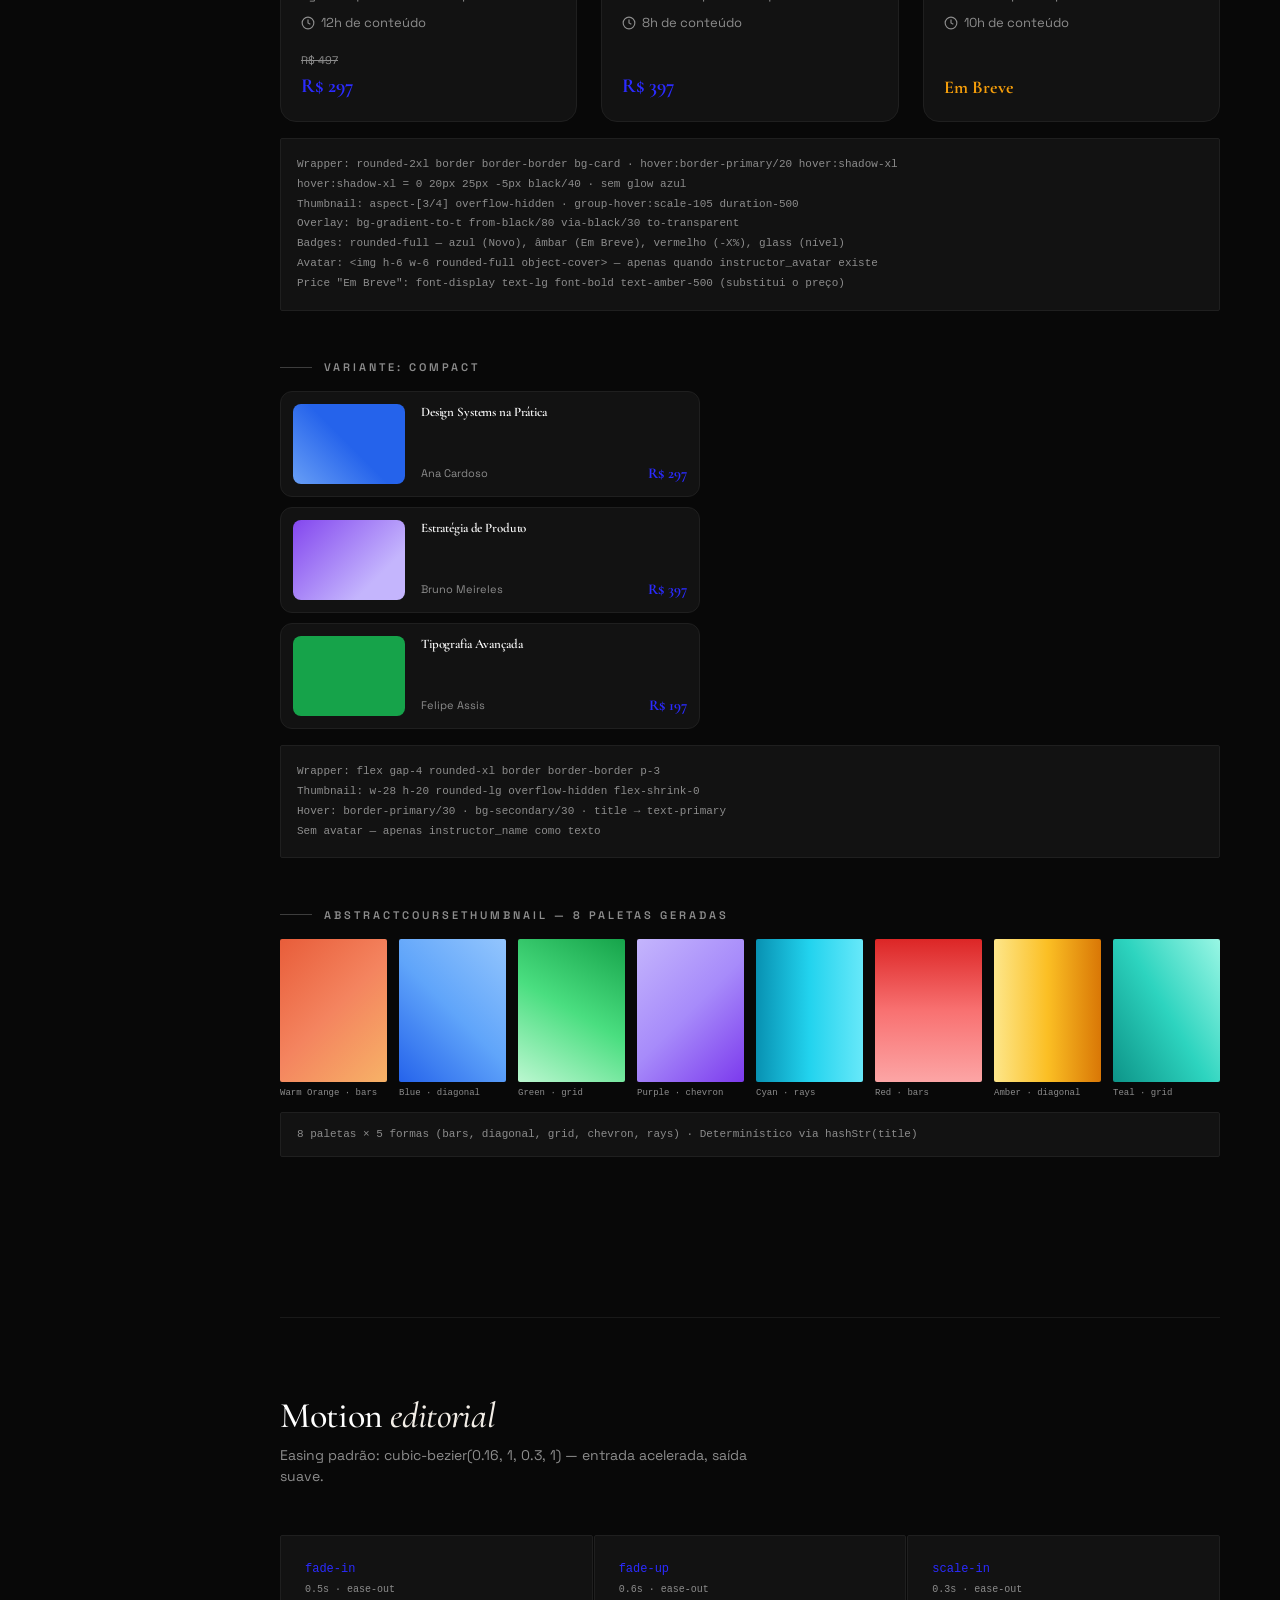
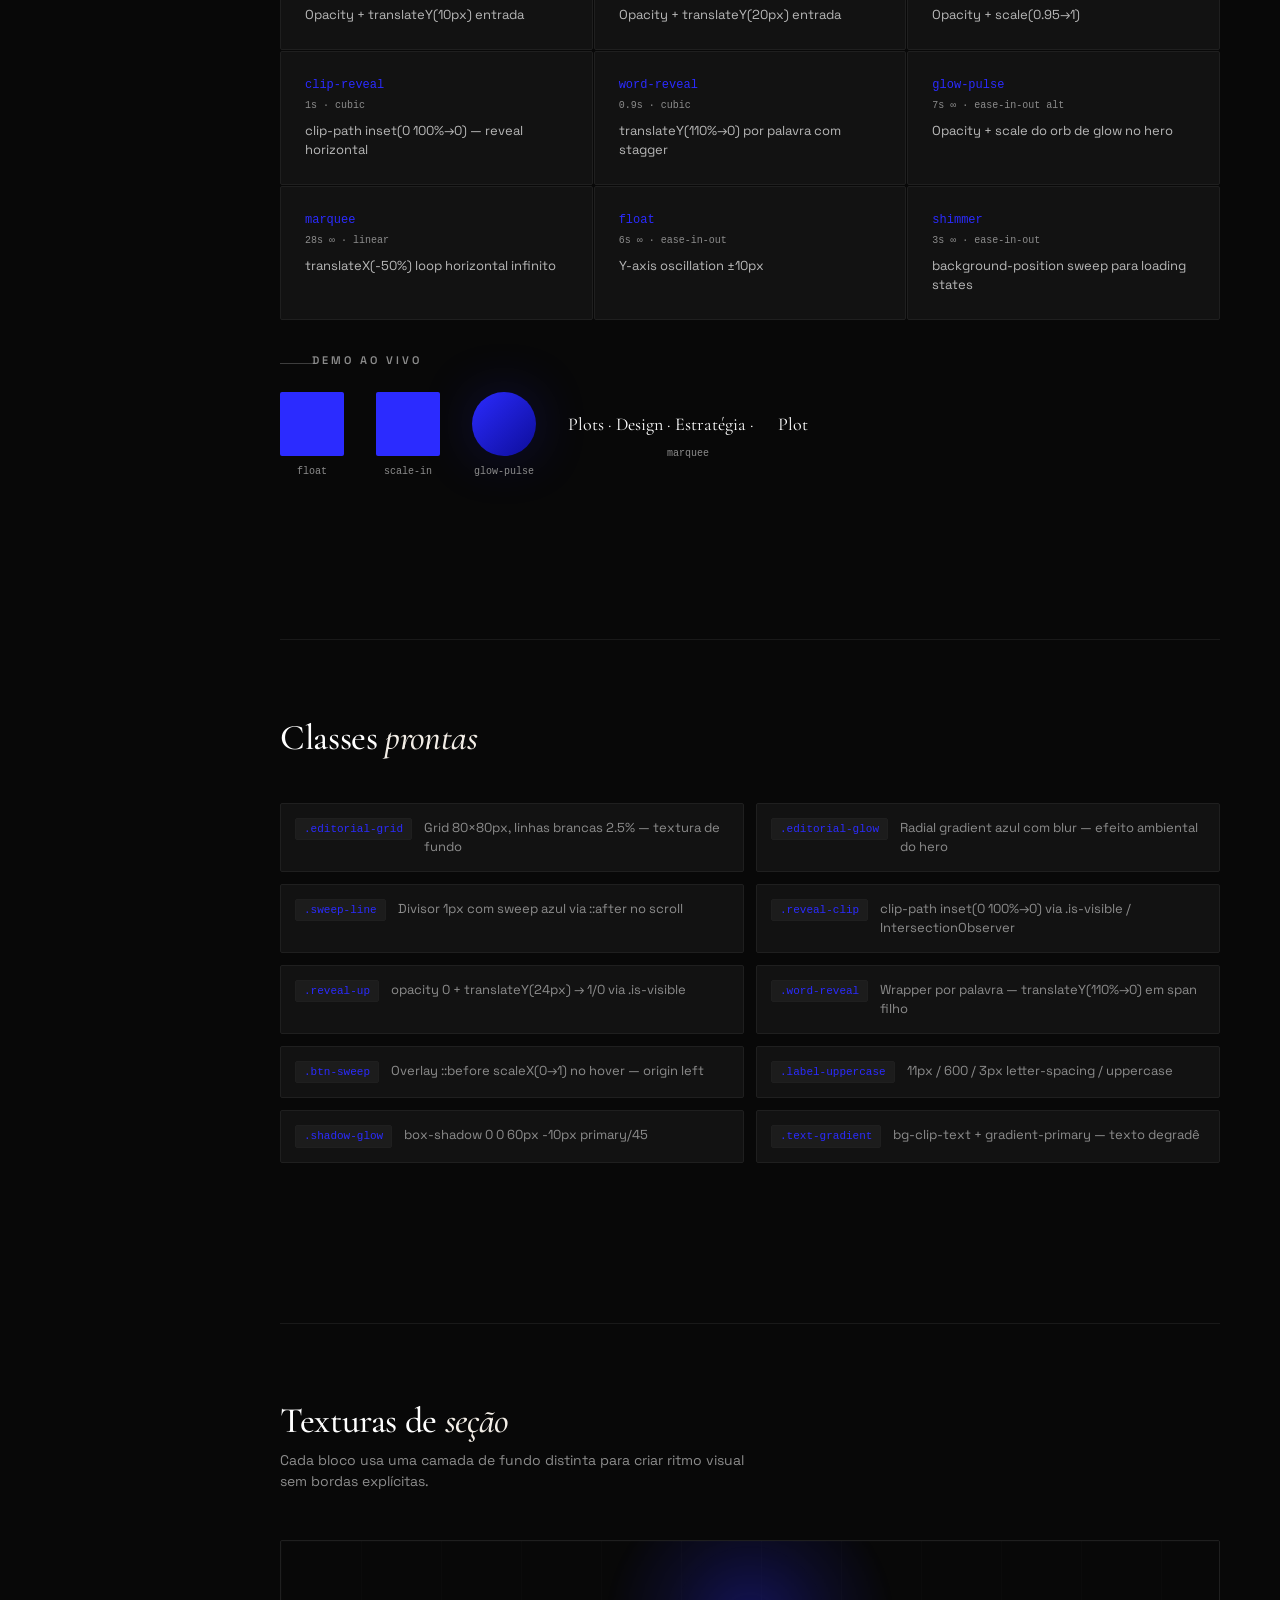
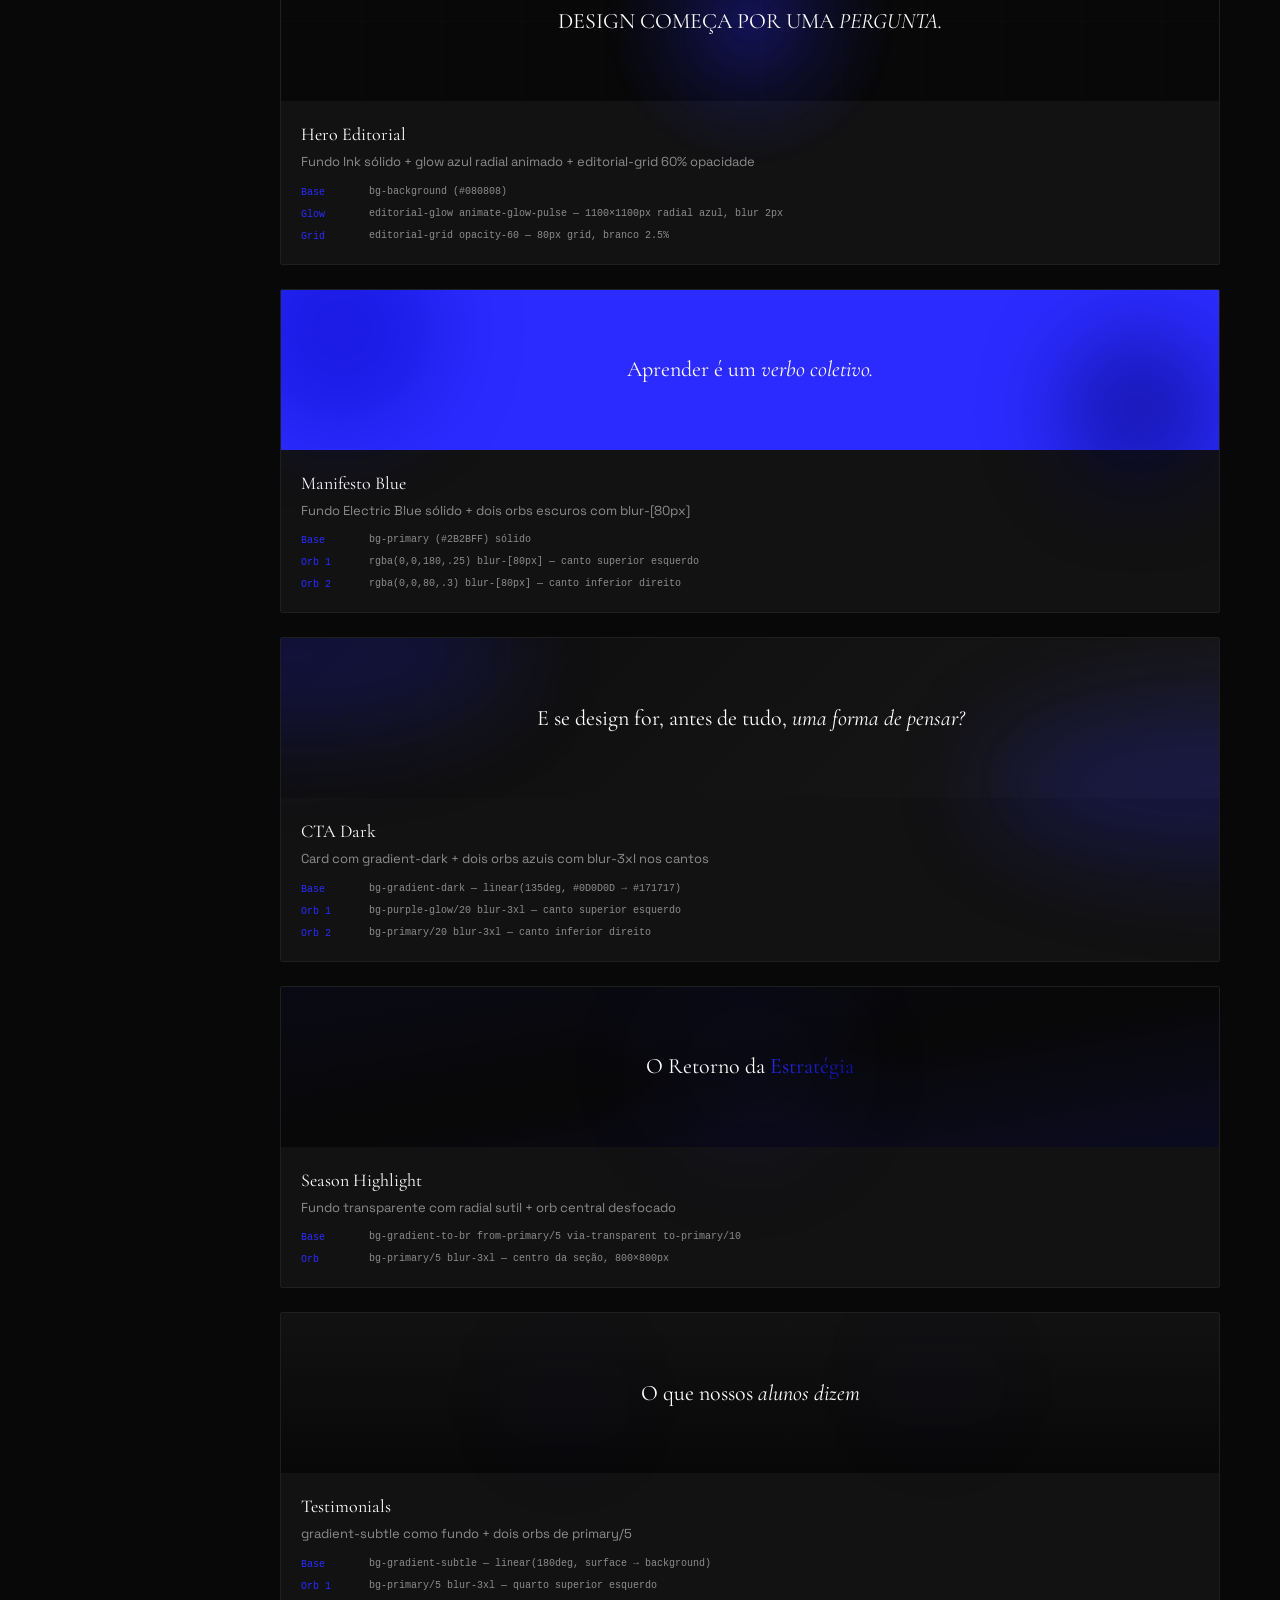
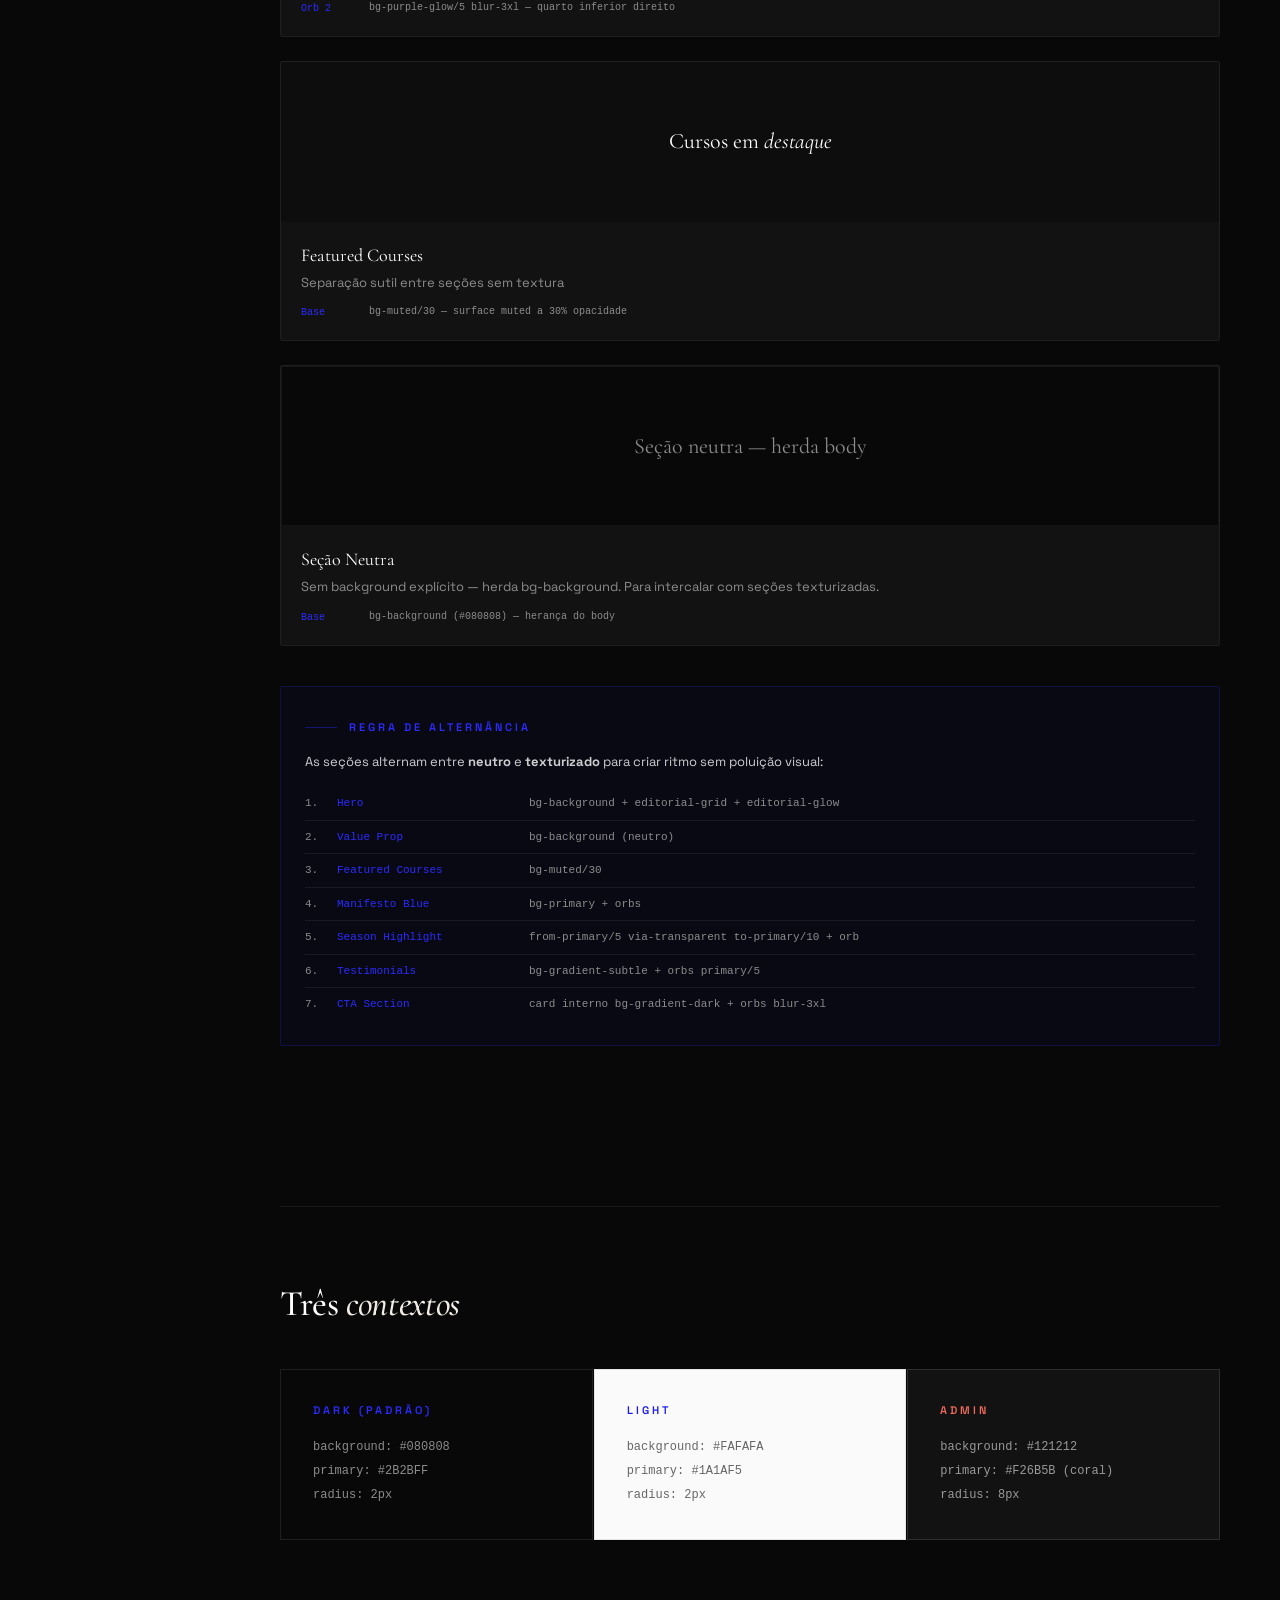
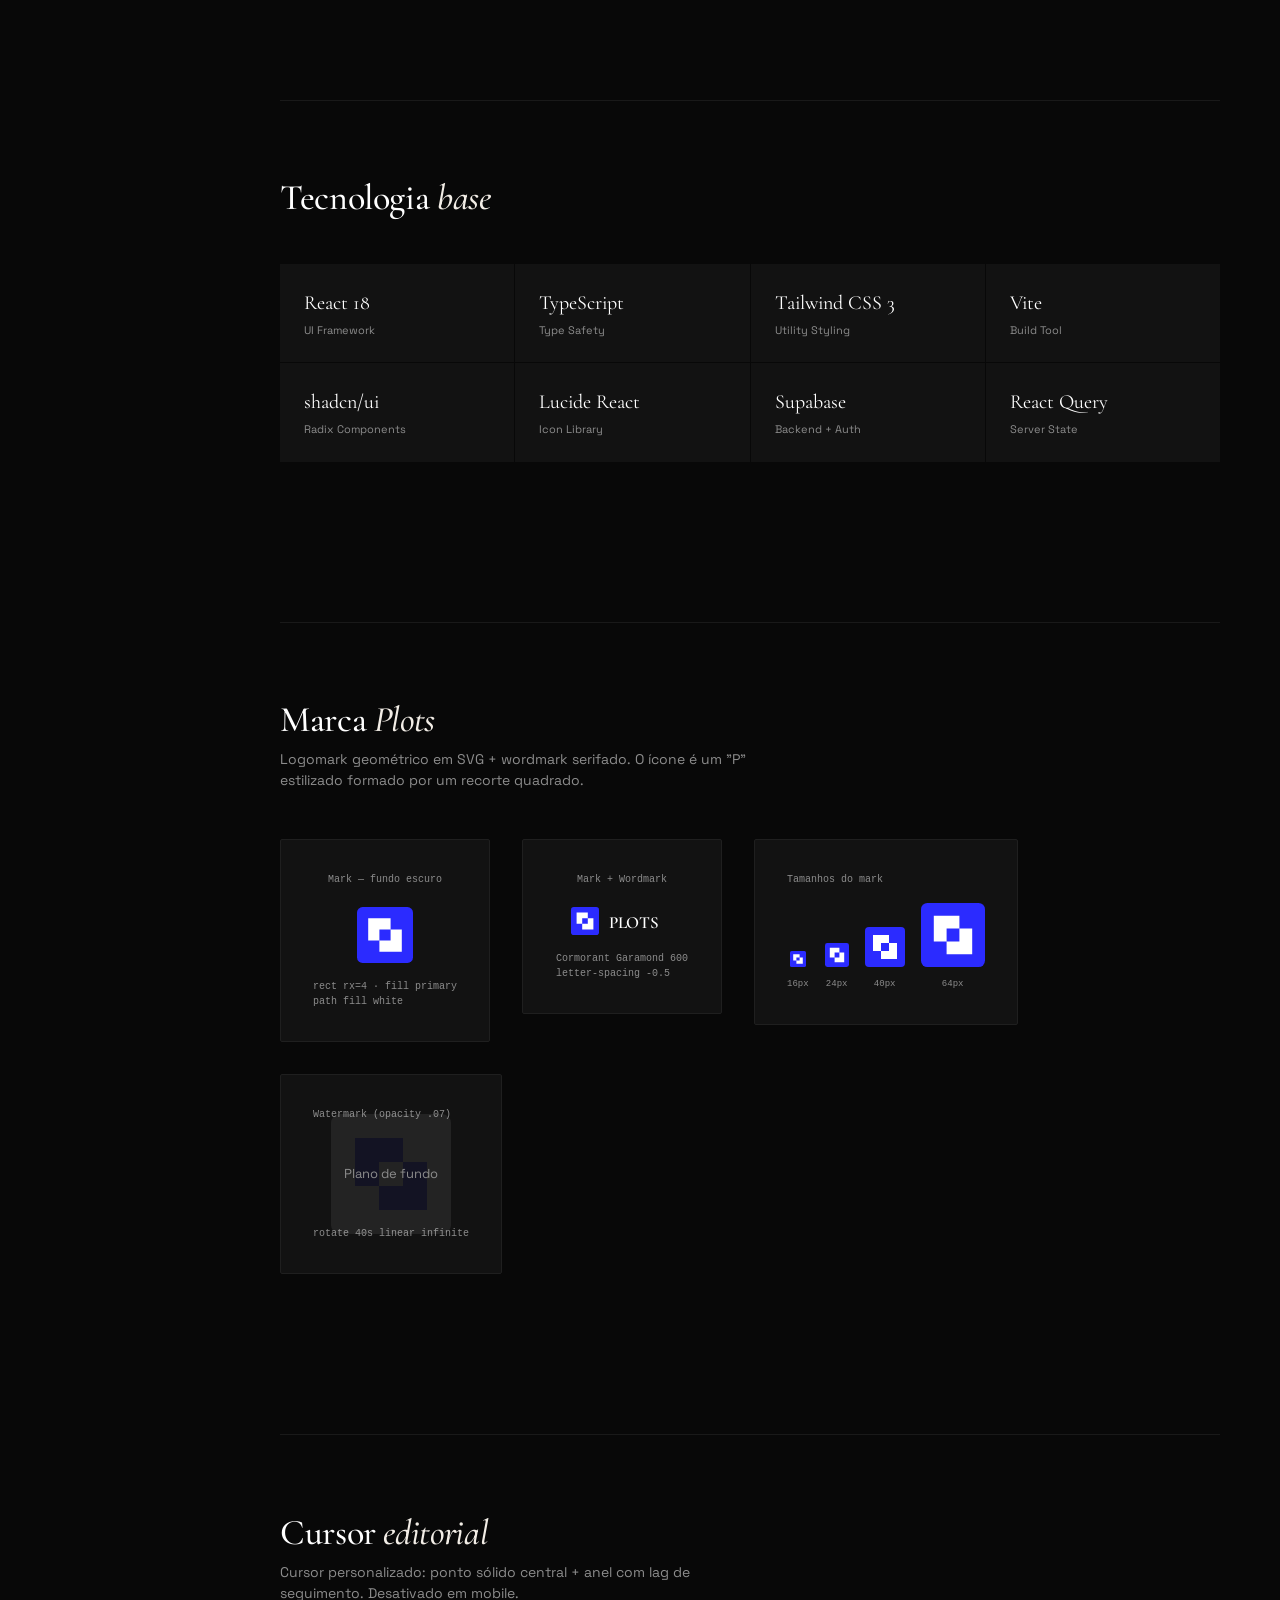
==== commit 00107e44: "fix(design-system): update course card to match current component spec - Hover shadow: replaced cust" ====
--- a/public/design-system.html
+++ b/public/design-system.html
@@ -373,12 +373,12 @@
   overflow:hidden;
   background:var(--surface);
   border:1px solid var(--border);
-  transition:border-color .3s, box-shadow .3s, transform .3s;
+  transition:border-color .3s, box-shadow .3s;
   text-decoration:none; color:inherit;
 }
 .course-card:hover {
   border-color:rgba(43,43,255,.2);
-  box-shadow:0 16px 48px -12px rgba(43,43,255,.2);
+  box-shadow:0 20px 25px -5px rgba(0,0,0,.4), 0 8px 10px -6px rgba(0,0,0,.3);
 }
 .course-card .thumb {
   position:relative;
@@ -421,9 +421,8 @@
 .course-card .instructor { display:flex; align-items:center; gap:8px; font-size:14px; font-weight:500; }
 .course-card .instructor .avatar {
   width:24px; height:24px; border-radius:50%;
-  background:var(--gradient-primary);
-  display:flex; align-items:center; justify-content:center;
-  font-size:10px; font-weight:700; color:#fff; flex-shrink:0;
+  overflow:hidden; flex-shrink:0;
+  object-fit:cover;
 }
 .course-card .description { font-size:13px; color:var(--muted-fg); line-height:1.5; display:-webkit-box; -webkit-line-clamp:2; -webkit-box-orient:vertical; overflow:hidden; }
 .course-card .duration { display:flex; align-items:center; gap:6px; font-size:13px; color:var(--muted-fg); }
@@ -451,7 +450,8 @@
 }
 .course-card-compact .thumb svg { position:absolute; inset:0; width:100%; height:100%; }
 .course-card-compact .info { display:flex; flex-direction:column; justify-content:space-between; flex:1; }
-.course-card-compact h4 { font-size:13px; font-family:'Cormorant Garamond',serif; font-weight:600; line-height:1.3; display:-webkit-box; -webkit-line-clamp:2; -webkit-box-orient:vertical; overflow:hidden; }
+.course-card-compact h4 { font-size:13px; font-family:'Cormorant Garamond',serif; font-weight:600; line-height:1.3; display:-webkit-box; -webkit-line-clamp:2; -webkit-box-orient:vertical; overflow:hidden; transition:color .2s; }
+.course-card-compact:hover h4 { color:var(--primary); }
 .course-card-compact .bottom { display:flex; align-items:center; justify-content:space-between; }
 .course-card-compact .instructor-name { font-size:11px; color:var(--muted-fg); }
 .course-card-compact .price { font-family:'Cormorant Garamond',serif; font-weight:700; color:var(--primary); font-size:15px; }
@@ -967,7 +967,7 @@
           <div class="title-overlay"><h3>Design Systems na Prática</h3></div>
         </div>
         <div class="body">
-          <div class="instructor"><div class="avatar">AC</div>Ana Cardoso</div>
+          <div class="instructor"><img class="avatar" src="https://i.pravatar.cc/24?img=47" alt="Ana Cardoso" />Ana Cardoso</div>
           <p class="description">Como construir e manter um design system que escala com o produto.</p>
           <div class="duration"><svg width="14" height="14" viewBox="0 0 24 24" fill="none" stroke="currentColor" stroke-width="2"><circle cx="12" cy="12" r="10"/><polyline points="12 6 12 12 16 14"/></svg>12h de conteúdo</div>
           <div class="price-row">
@@ -991,7 +991,7 @@
           <div class="title-overlay"><h3>Estratégia de Produto</h3></div>
         </div>
         <div class="body">
-          <div class="instructor"><div class="avatar">BM</div>Bruno Meireles</div>
+          <div class="instructor"><img class="avatar" src="https://i.pravatar.cc/24?img=12" alt="Bruno Meireles" />Bruno Meireles</div>
           <p class="description">Do problema ao posicionamento — construindo produtos que fazem sentido.</p>
           <div class="duration"><svg width="14" height="14" viewBox="0 0 24 24" fill="none" stroke="currentColor" stroke-width="2"><circle cx="12" cy="12" r="10"/><polyline points="12 6 12 12 16 14"/></svg>8h de conteúdo</div>
           <div class="price-row"><div><div class="price">R$ 397</div></div></div>
@@ -1015,7 +1015,7 @@
           <div class="title-overlay"><h3>Motion Editorial</h3></div>
         </div>
         <div class="body">
-          <div class="instructor"><div class="avatar">CD</div>Camila Dutra</div>
+          <div class="instructor"><img class="avatar" src="https://i.pravatar.cc/24?img=32" alt="Camila Dutra" />Camila Dutra</div>
           <p class="description">Animação com propósito — do After Effects ao protótipo interativo.</p>
           <div class="duration"><svg width="14" height="14" viewBox="0 0 24 24" fill="none" stroke="currentColor" stroke-width="2"><circle cx="12" cy="12" r="10"/><polyline points="12 6 12 12 16 14"/></svg>10h de conteúdo</div>
           <div class="price-row"><div class="price-coming">Em Breve</div></div>
@@ -1023,10 +1023,13 @@
       </a>
     </div>
     <div style="padding:16px;border:1px solid var(--border);background:var(--surface);border-radius:2px;font-family:monospace;font-size:11px;color:var(--muted-fg);line-height:1.8;margin-bottom:40px;">
-      <div>Wrapper: rounded-2xl border border-border bg-card hover:border-primary/20 hover:shadow-xl</div>
-      <div>Thumbnail: aspect-[3/4] overflow-hidden · hover scale-105 em 500ms</div>
+      <div>Wrapper: rounded-2xl border border-border bg-card · hover:border-primary/20 hover:shadow-xl</div>
+      <div>hover:shadow-xl = 0 20px 25px -5px black/40 · sem glow azul</div>
+      <div>Thumbnail: aspect-[3/4] overflow-hidden · group-hover:scale-105 duration-500</div>
       <div>Overlay: bg-gradient-to-t from-black/80 via-black/30 to-transparent</div>
-      <div>Badges: rounded-full — azul (Novo), âmbar (Em Breve), vermelho (desconto), glass (nível)</div>
+      <div>Badges: rounded-full — azul (Novo), âmbar (Em Breve), vermelho (-X%), glass (nível)</div>
+      <div>Avatar: &lt;img h-6 w-6 rounded-full object-cover&gt; — apenas quando instructor_avatar existe</div>
+      <div>Price "Em Breve": font-display text-lg font-bold text-amber-500 (substitui o preço)</div>
     </div>
 
     <!-- Compact variant -->
@@ -1070,8 +1073,10 @@
       </a>
     </div>
     <div style="padding:16px;border:1px solid var(--border);background:var(--surface);border-radius:2px;font-family:monospace;font-size:11px;color:var(--muted-fg);line-height:1.8;margin-bottom:40px;">
-      <div>Layout: flex gap-4 · thumbnail 112×80px border-radius 8px</div>
-      <div>Hover: border-primary/30 bg-secondary/30</div>
+      <div>Wrapper: flex gap-4 rounded-xl border border-border p-3</div>
+      <div>Thumbnail: w-28 h-20 rounded-lg overflow-hidden flex-shrink-0</div>
+      <div>Hover: border-primary/30 · bg-secondary/30 · title → text-primary</div>
+      <div>Sem avatar — apenas instructor_name como texto</div>
     </div>
 
     <!-- AbstractCourseThumbnail palettes -->
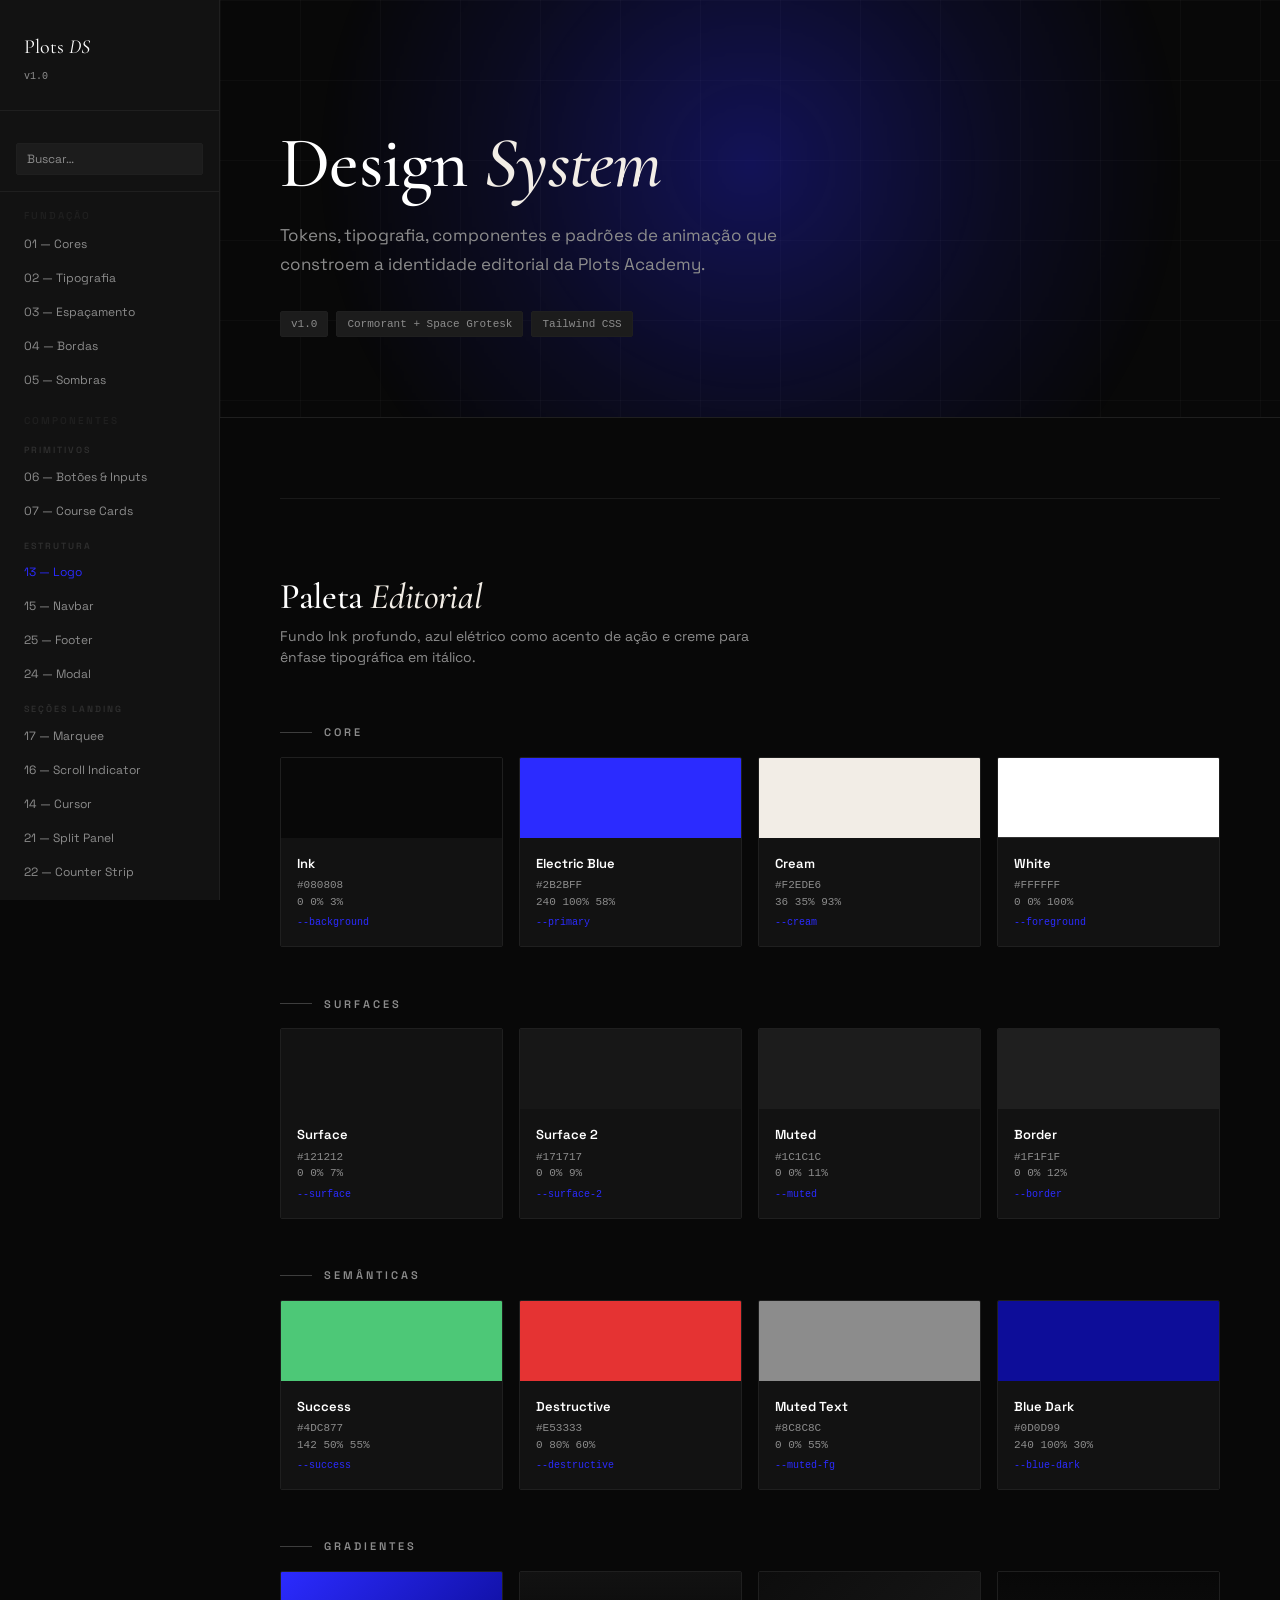
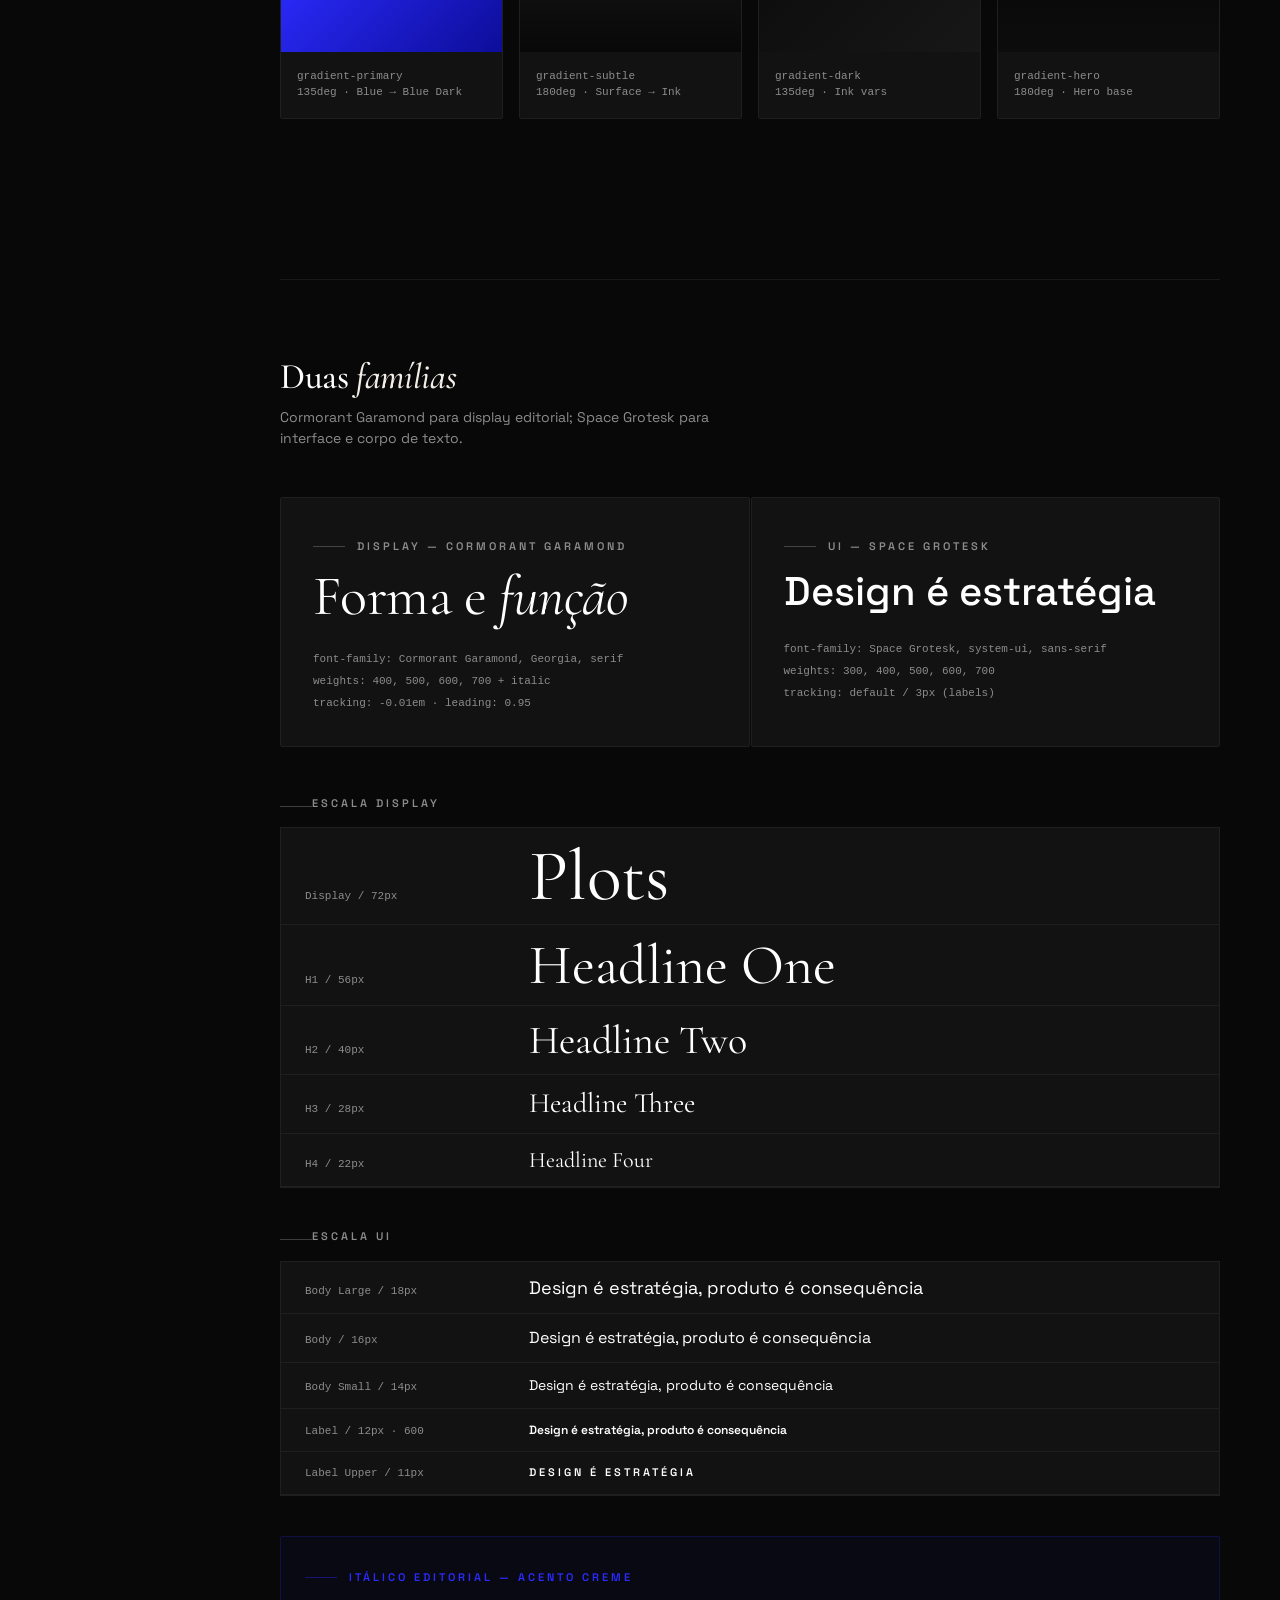
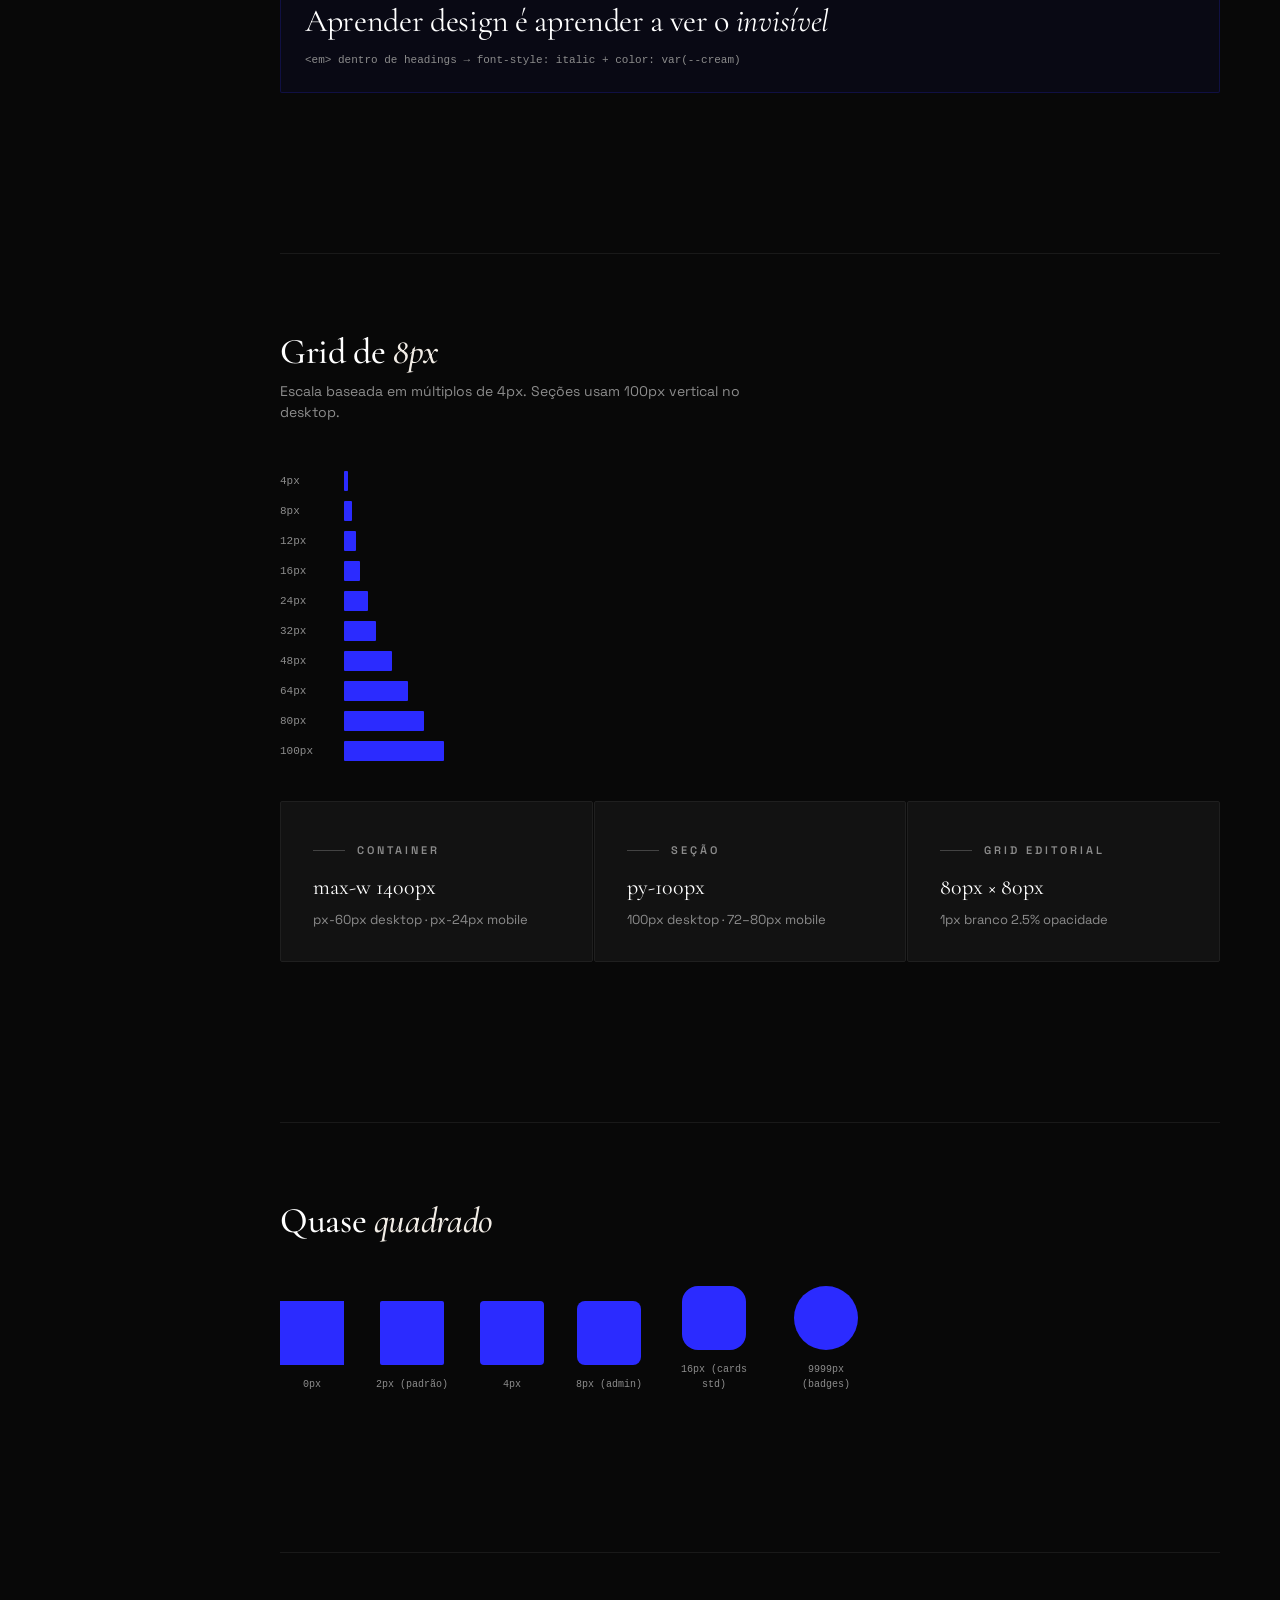
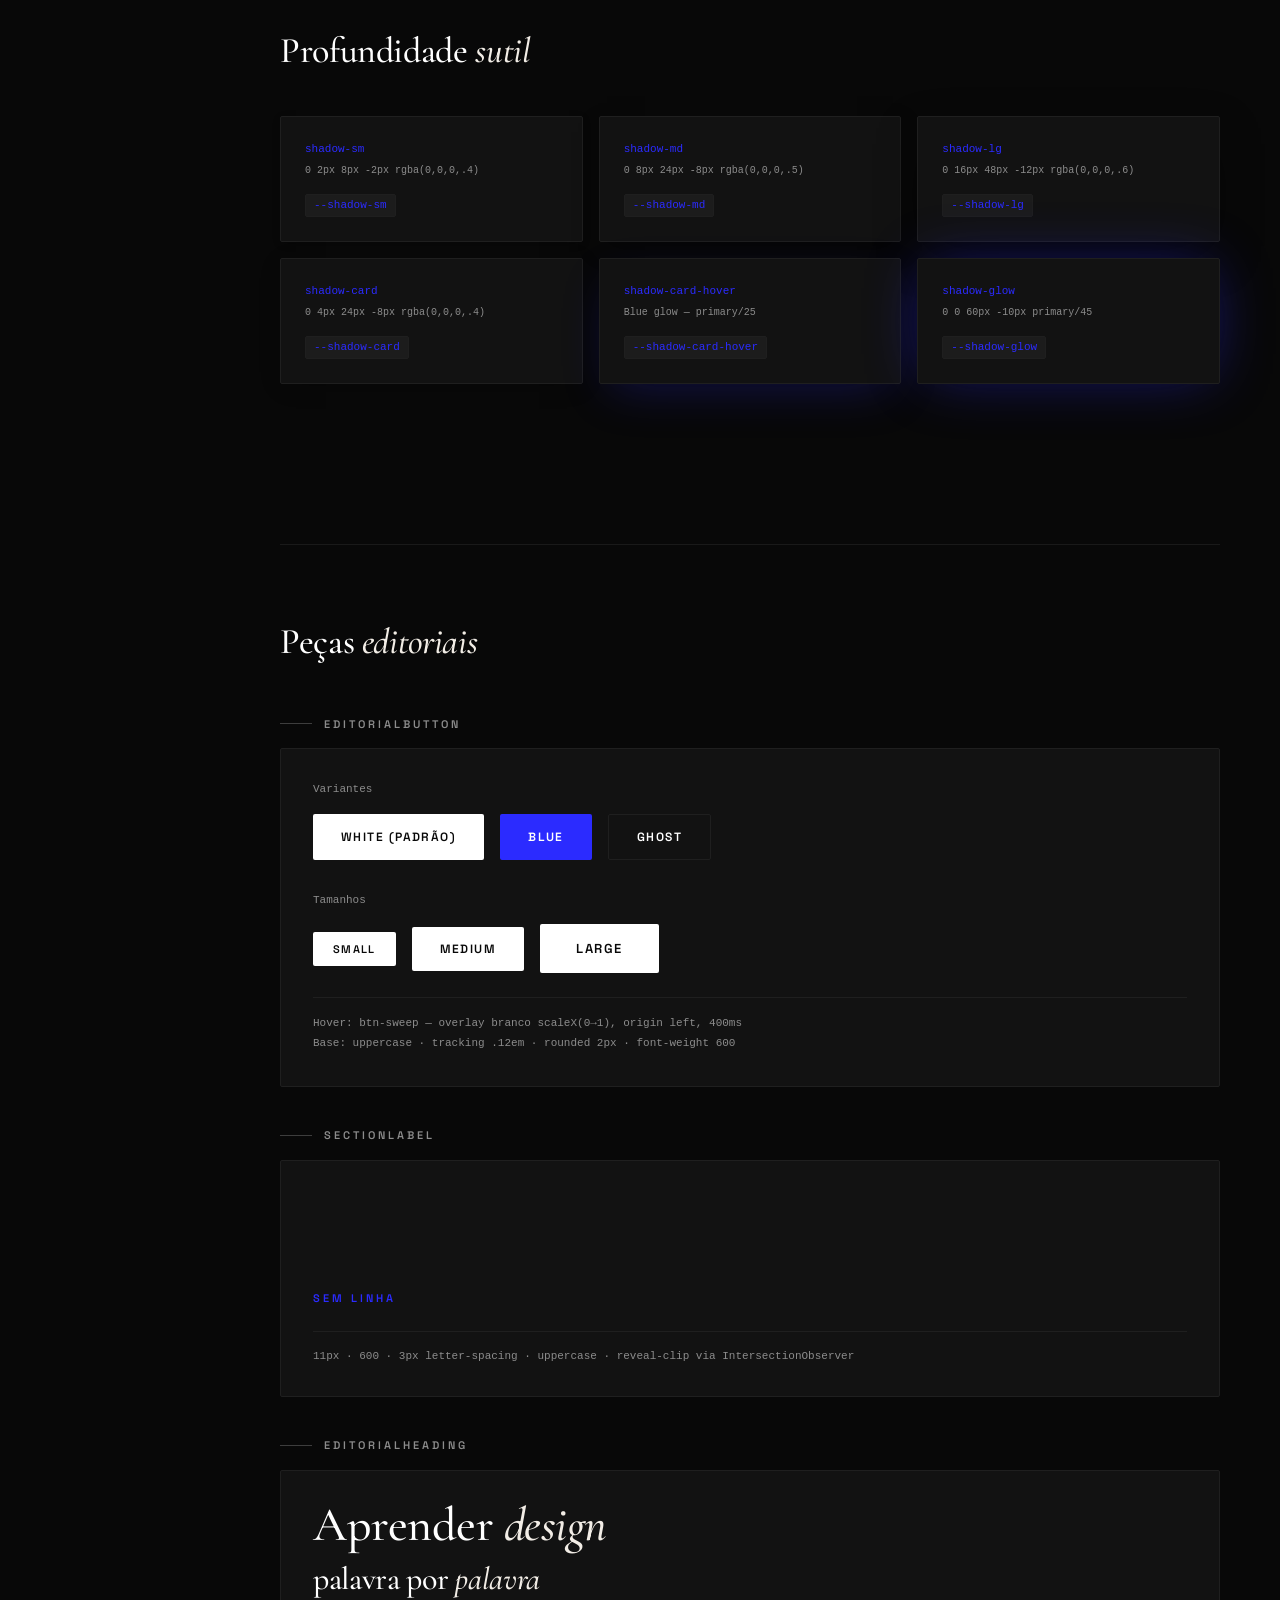
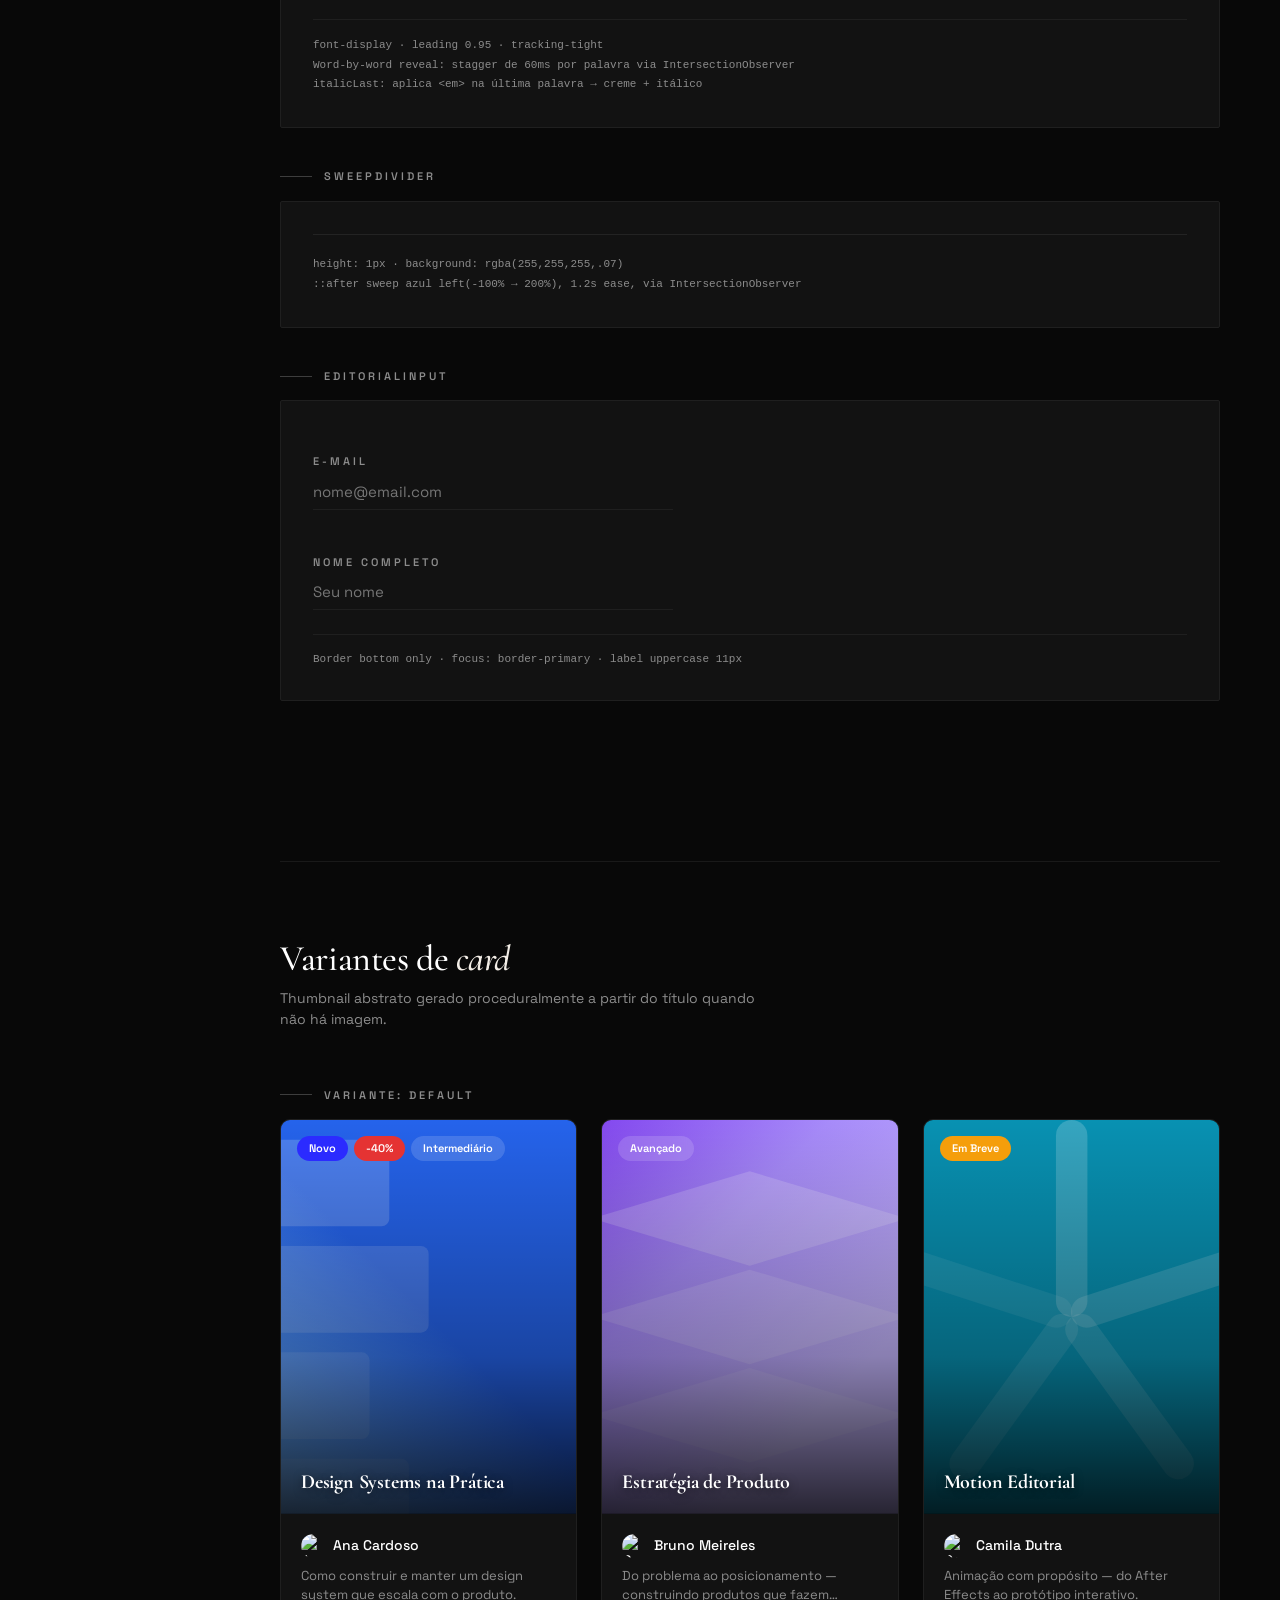
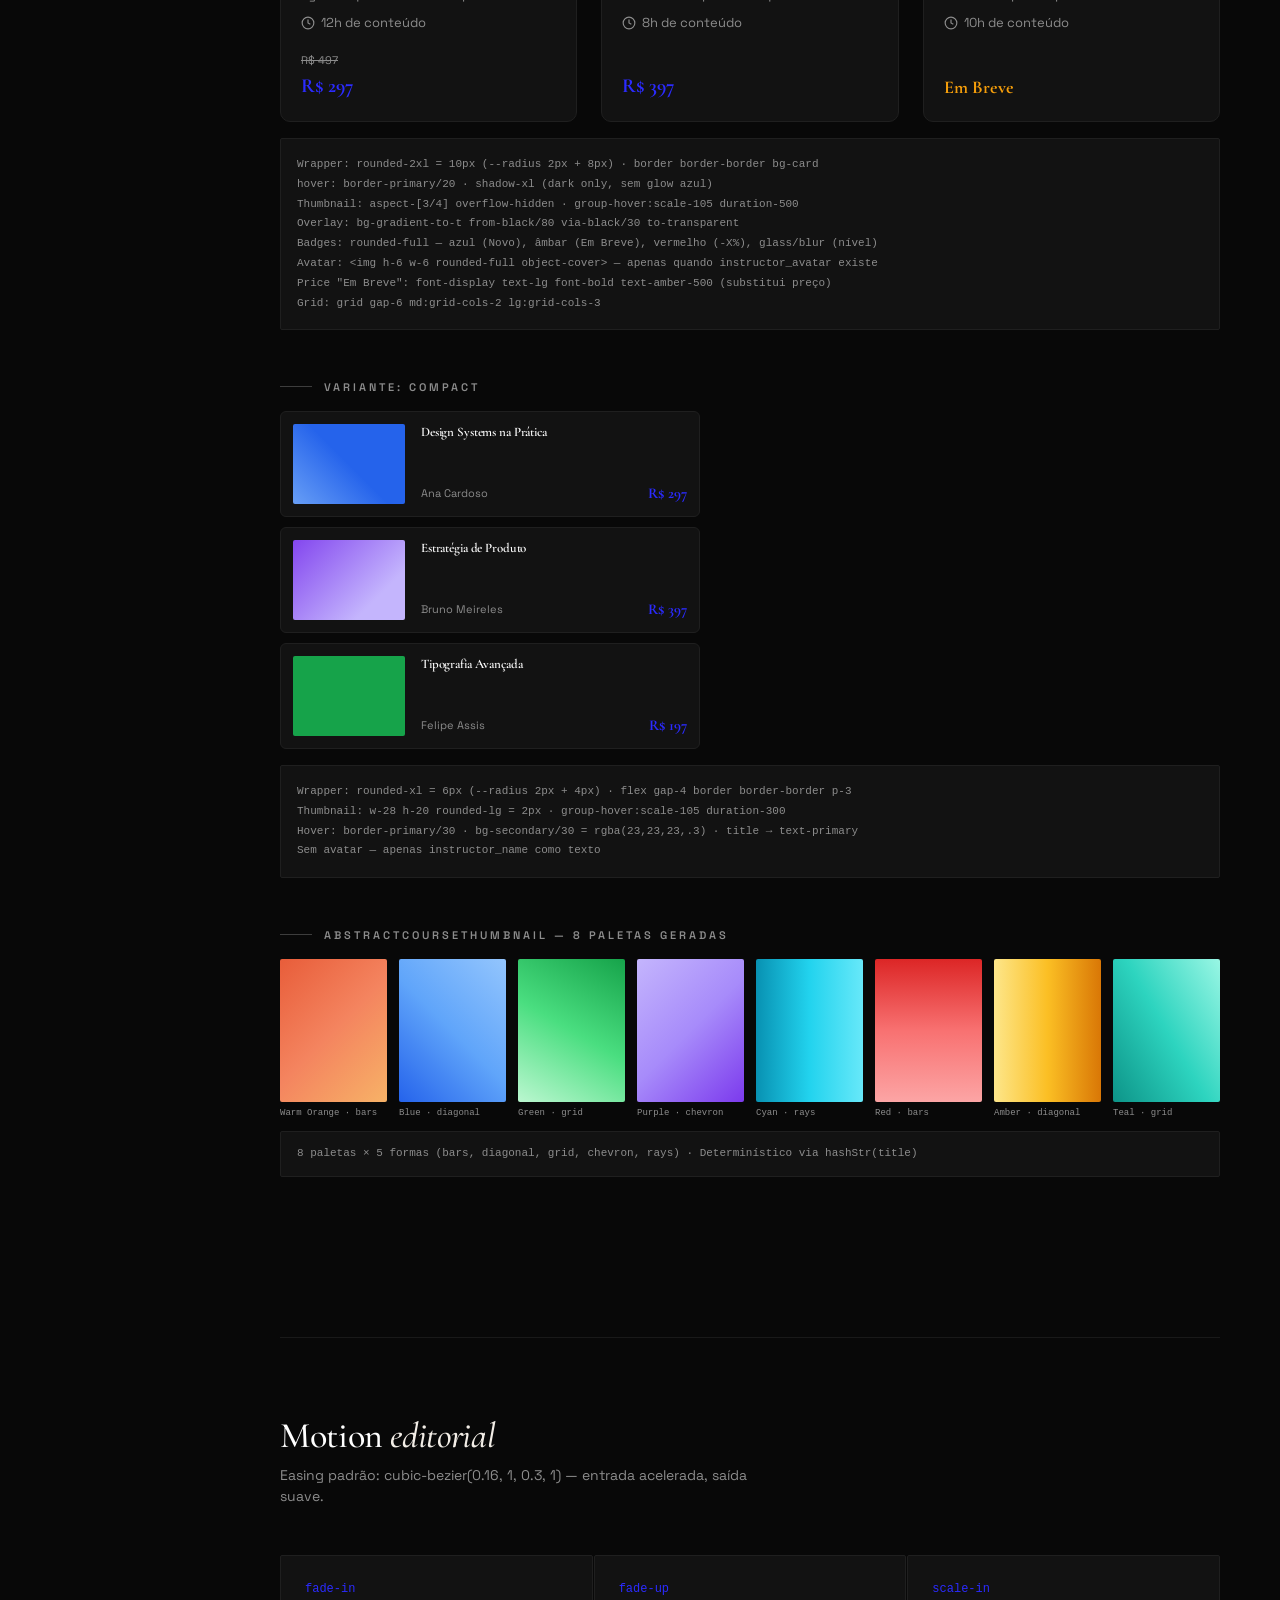
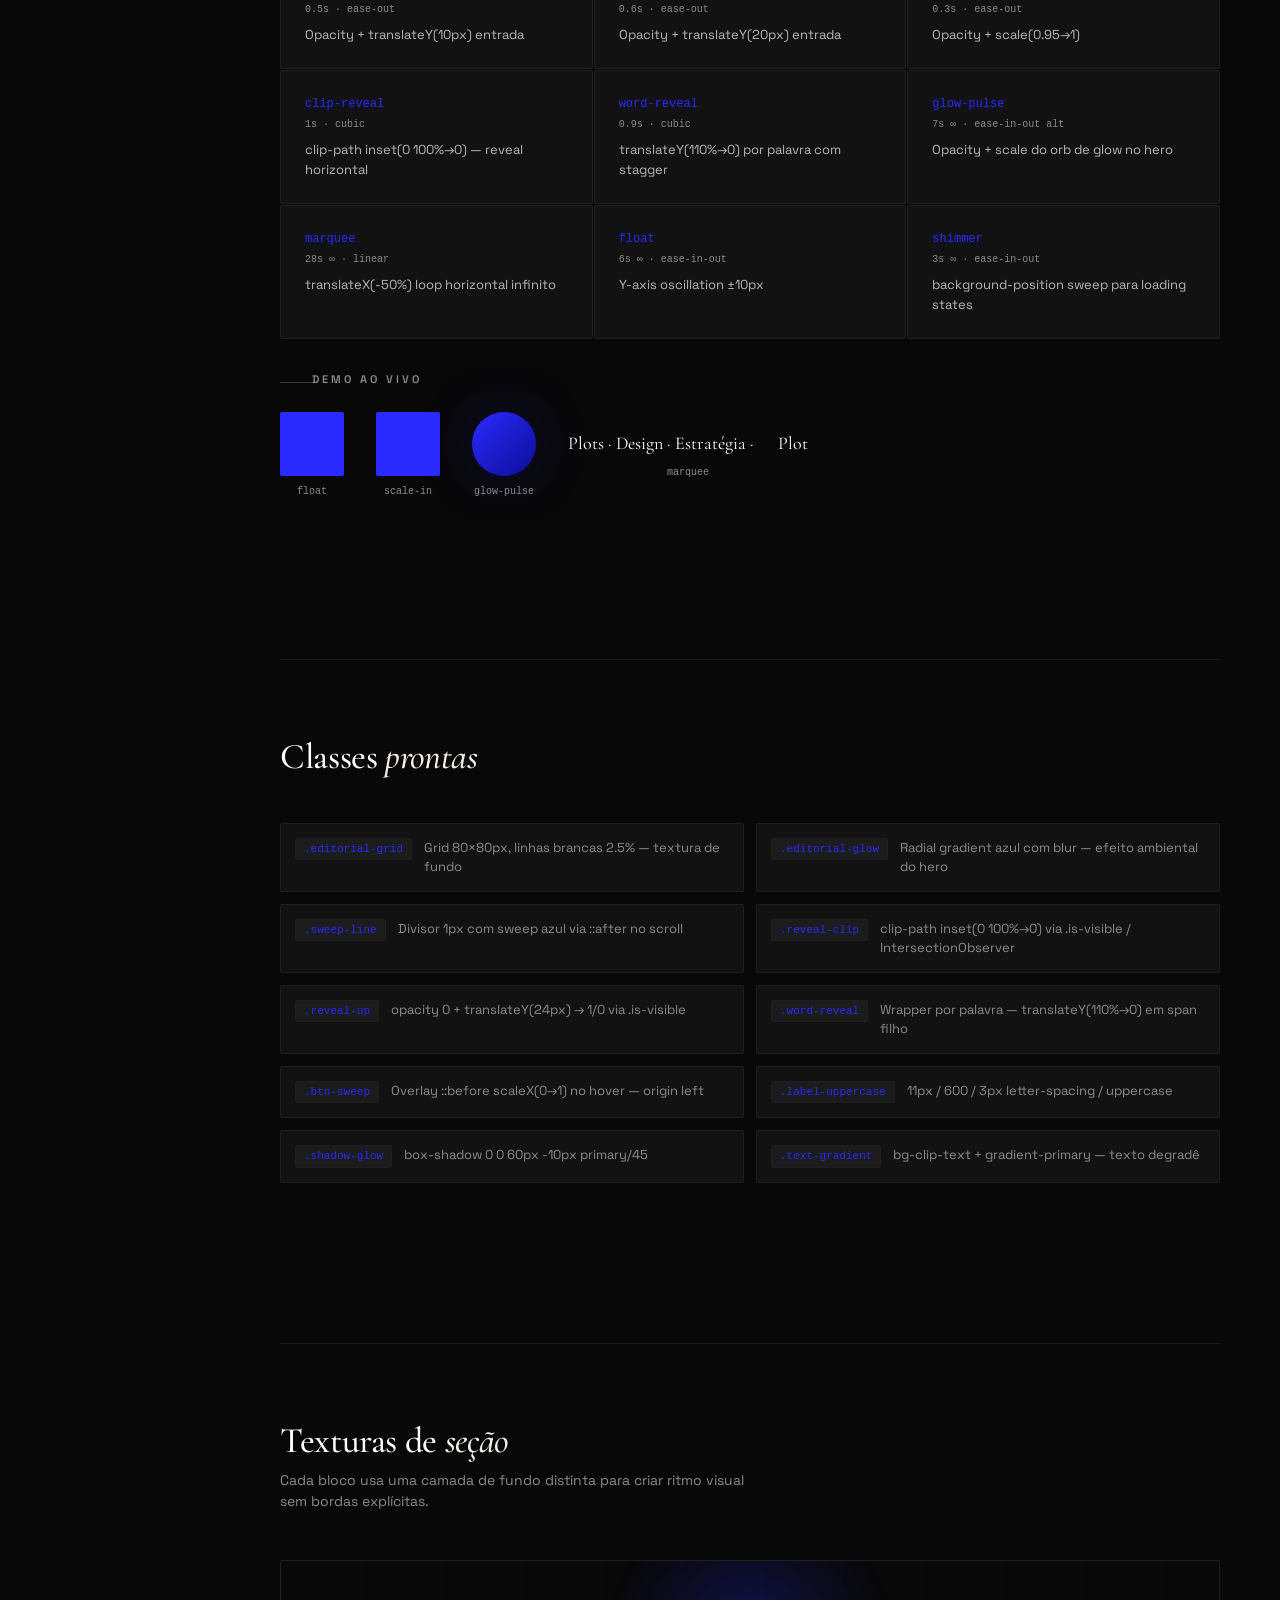
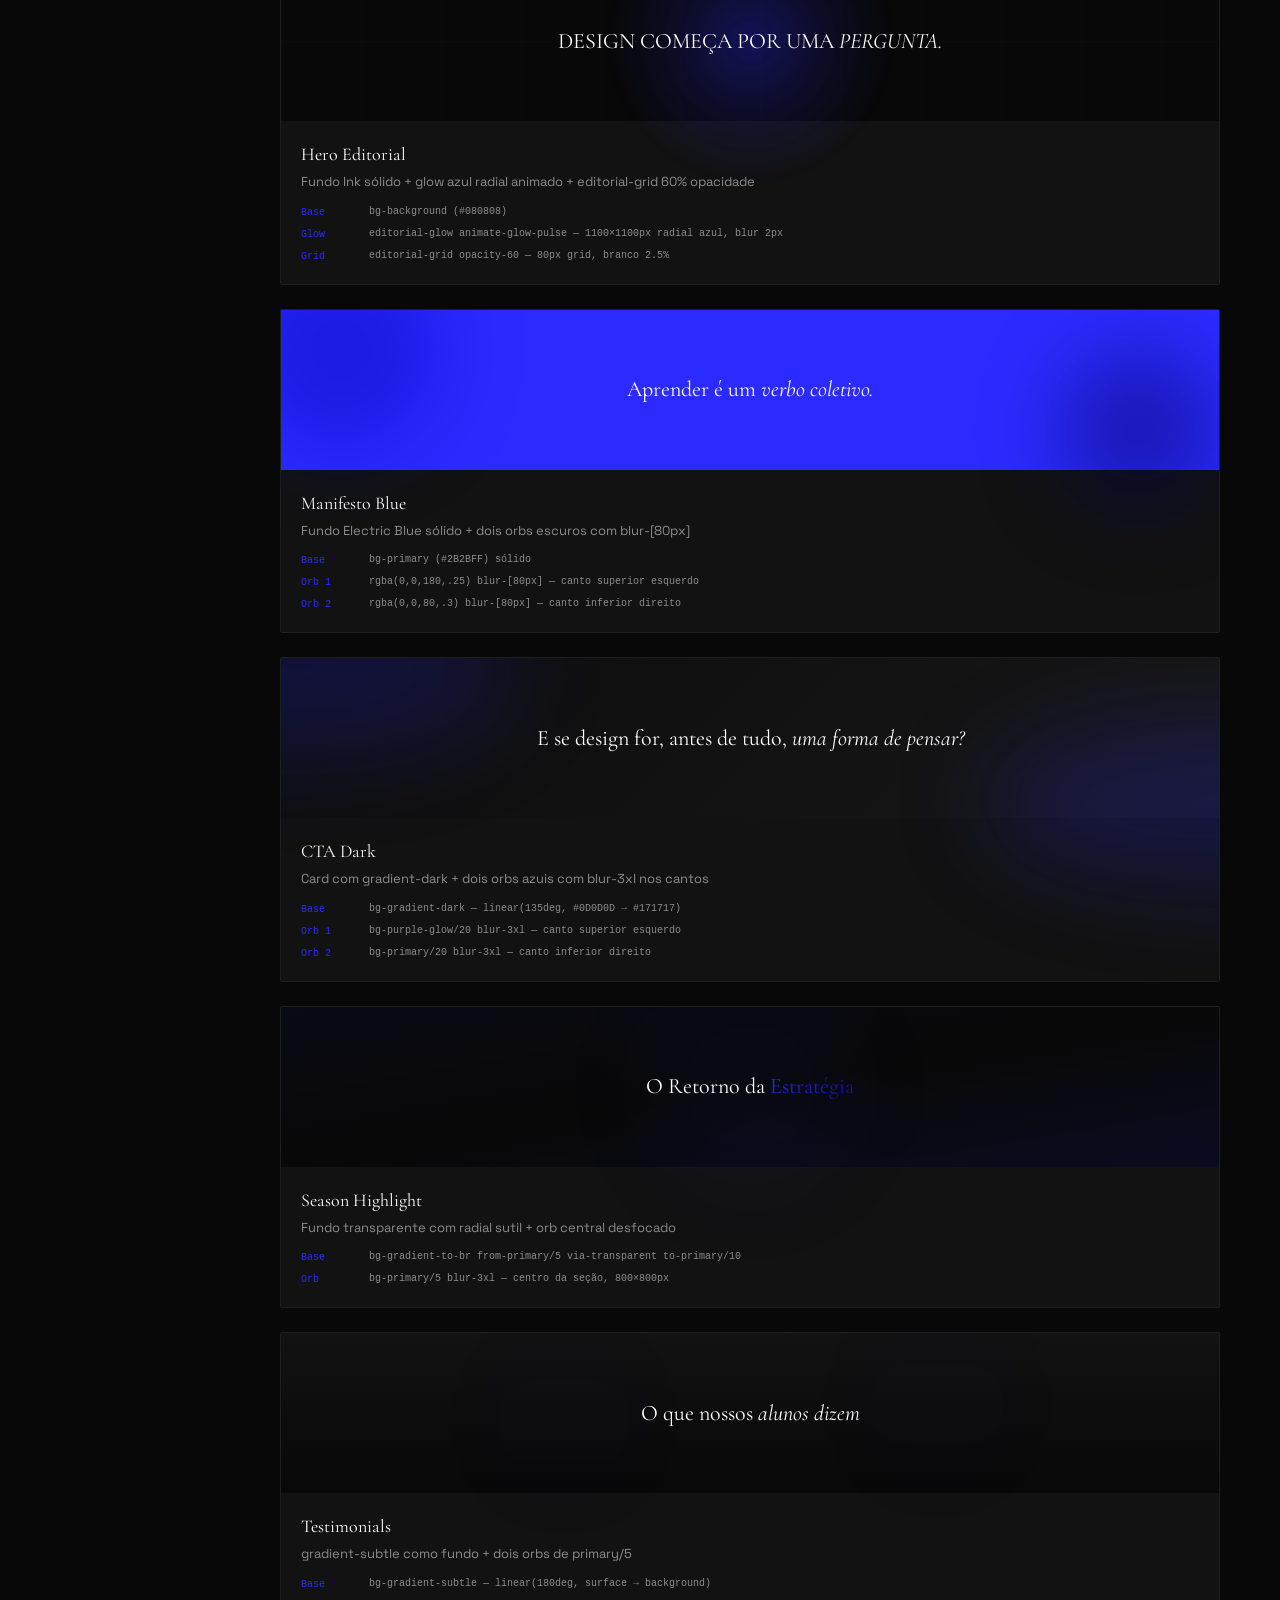
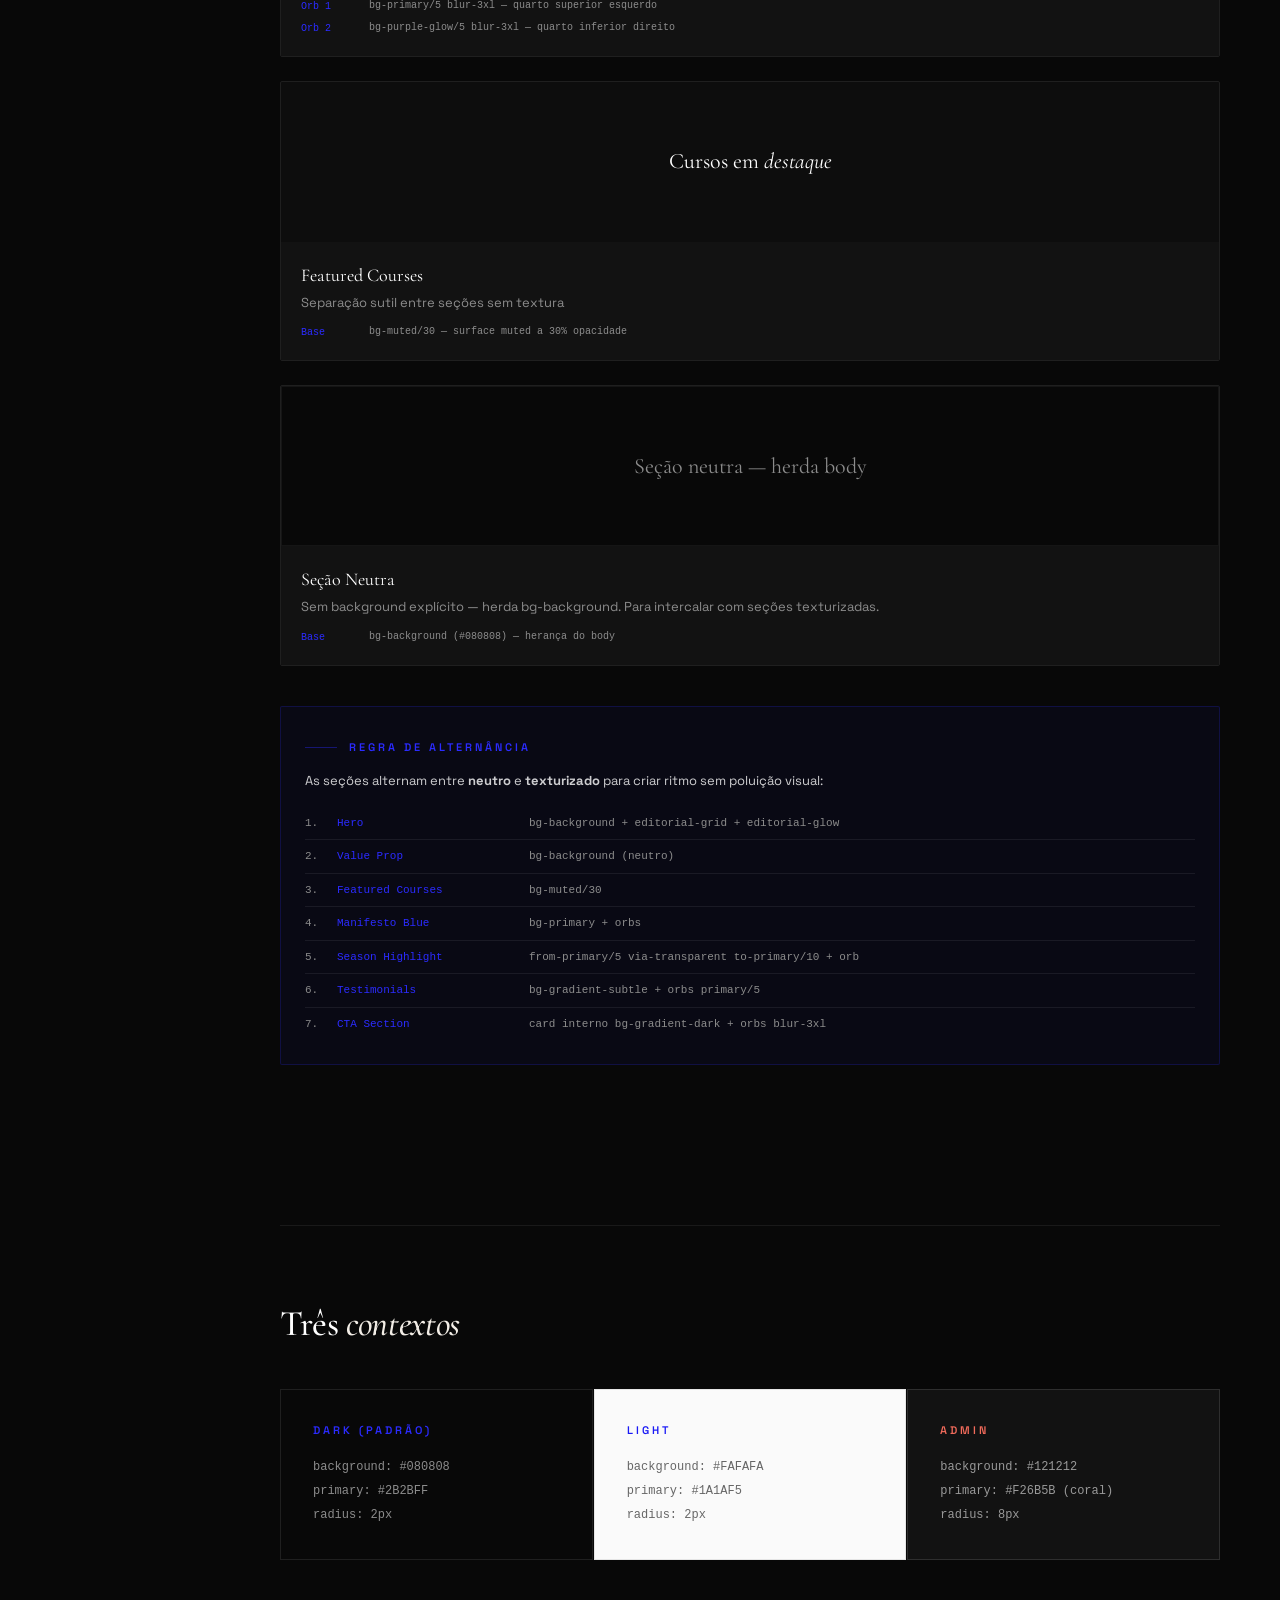
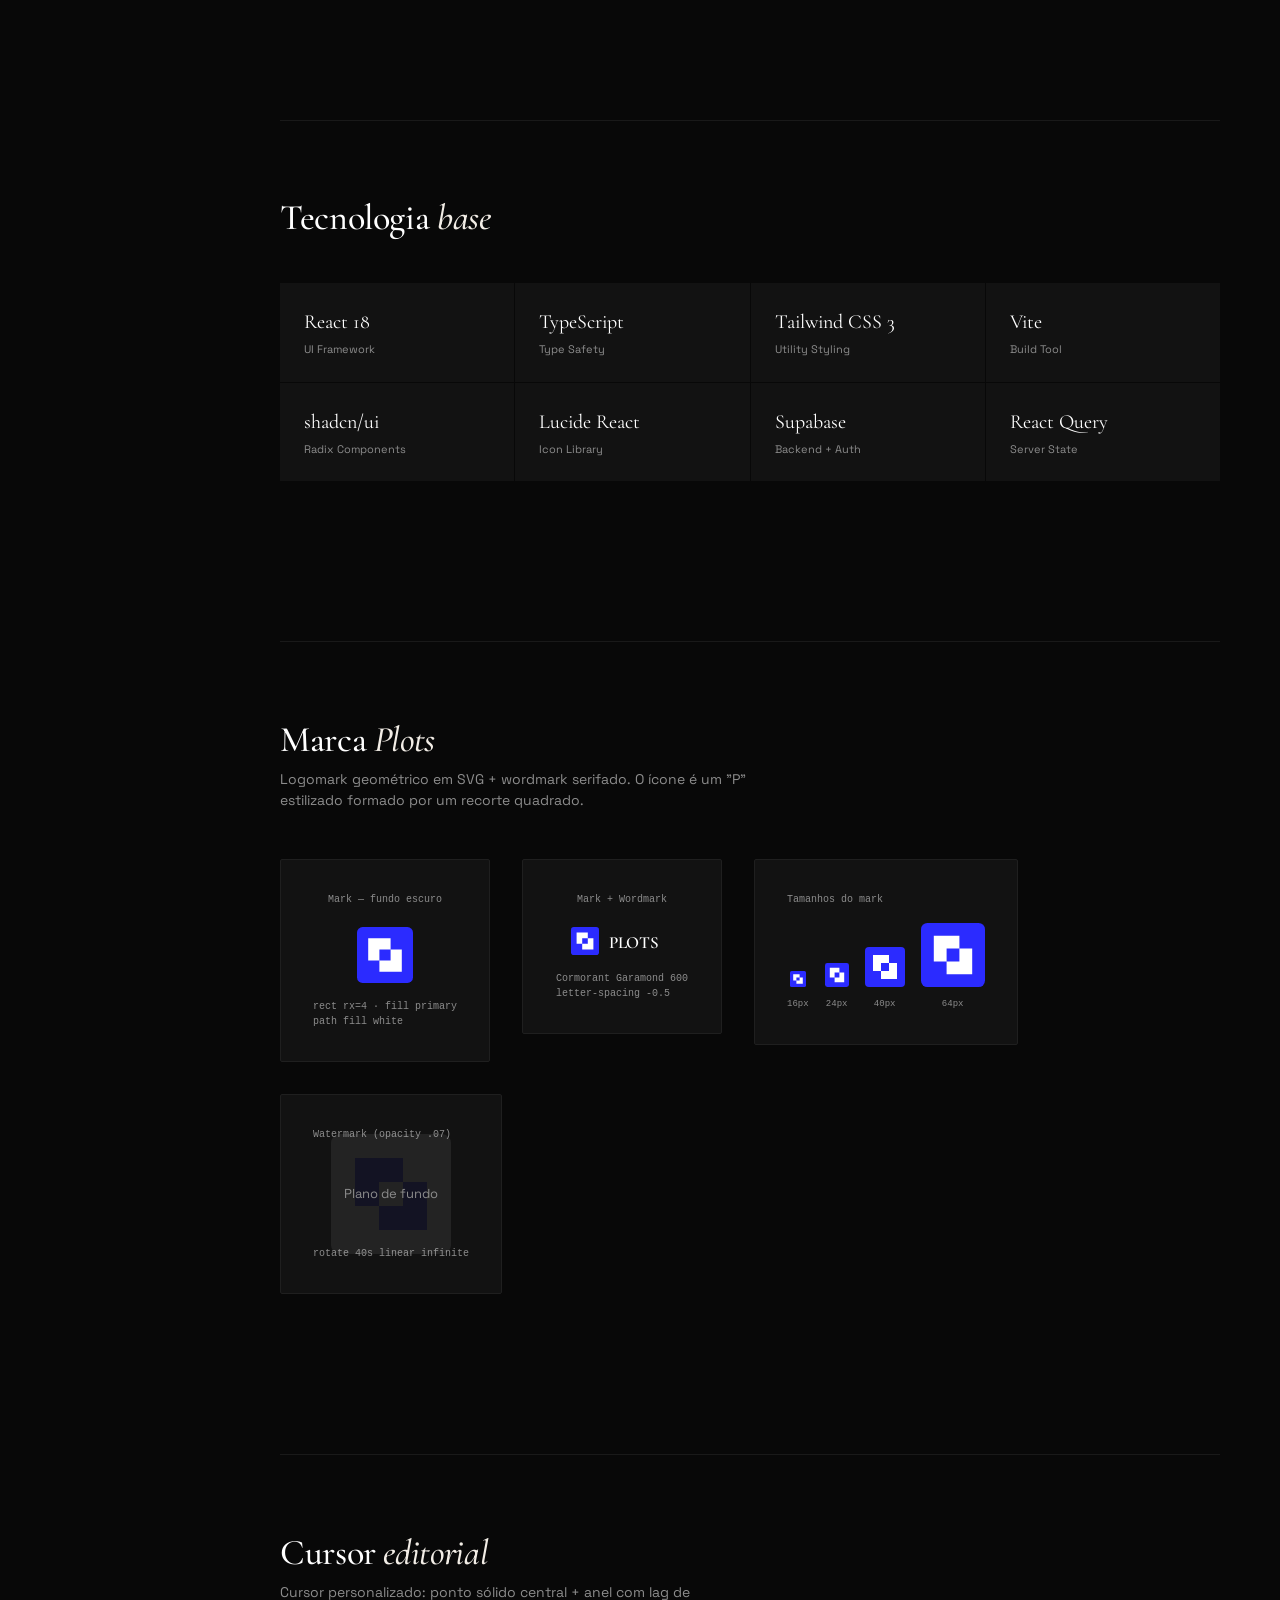
==== commit d2f8d9e2: "fix(design-system): correct course card border-radius, hover bg, and thumb scale Fixes mismatches vs" ====
--- a/public/design-system.html
+++ b/public/design-system.html
@@ -369,7 +369,7 @@
 /* ── Course card ────────────────────────────────────────────────────────── */
 .course-card {
   display:flex; flex-direction:column;
-  border-radius:16px;
+  border-radius:10px;
   overflow:hidden;
   background:var(--surface);
   border:1px solid var(--border);
@@ -386,9 +386,16 @@
   overflow:hidden;
   flex-shrink:0;
 }
-.course-card .thumb svg {
+.course-card .thumb svg,
+.course-card .thumb img {
   position:absolute; inset:0;
   width:100%; height:100%;
+  object-fit:cover;
+  transition:transform 500ms var(--ease);
+}
+.course-card:hover .thumb svg,
+.course-card:hover .thumb img {
+  transform:scale(1.05);
 }
 .course-card .thumb .overlay {
   position:absolute; inset:0;
@@ -434,21 +441,28 @@
 /* Compact card */
 .course-card-compact {
   display:flex; gap:16px;
-  border-radius:12px;
+  border-radius:6px;
   border:1px solid var(--border);
   padding:12px;
   background:var(--surface);
   transition:border-color .25s, background .25s;
   text-decoration:none; color:inherit;
 }
-.course-card-compact:hover { border-color:rgba(43,43,255,.3); background:rgba(43,43,255,.04); }
+.course-card-compact:hover { border-color:rgba(43,43,255,.3); background:rgba(23,23,23,.3); }
 .course-card-compact .thumb {
   position:relative;
   width:112px; height:80px;
-  border-radius:8px;
+  border-radius:2px;
   overflow:hidden; flex-shrink:0;
 }
-.course-card-compact .thumb svg { position:absolute; inset:0; width:100%; height:100%; }
+.course-card-compact .thumb svg,
+.course-card-compact .thumb img {
+  position:absolute; inset:0; width:100%; height:100%;
+  object-fit:cover;
+  transition:transform 300ms var(--ease);
+}
+.course-card-compact:hover .thumb svg,
+.course-card-compact:hover .thumb img { transform:scale(1.05); }
 .course-card-compact .info { display:flex; flex-direction:column; justify-content:space-between; flex:1; }
 .course-card-compact h4 { font-size:13px; font-family:'Cormorant Garamond',serif; font-weight:600; line-height:1.3; display:-webkit-box; -webkit-line-clamp:2; -webkit-box-orient:vertical; overflow:hidden; transition:color .2s; }
 .course-card-compact:hover h4 { color:var(--primary); }
@@ -1023,13 +1037,14 @@
       </a>
     </div>
     <div style="padding:16px;border:1px solid var(--border);background:var(--surface);border-radius:2px;font-family:monospace;font-size:11px;color:var(--muted-fg);line-height:1.8;margin-bottom:40px;">
-      <div>Wrapper: rounded-2xl border border-border bg-card · hover:border-primary/20 hover:shadow-xl</div>
-      <div>hover:shadow-xl = 0 20px 25px -5px black/40 · sem glow azul</div>
+      <div>Wrapper: rounded-2xl = 10px (--radius 2px + 8px) · border border-border bg-card</div>
+      <div>hover: border-primary/20 · shadow-xl (dark only, sem glow azul)</div>
       <div>Thumbnail: aspect-[3/4] overflow-hidden · group-hover:scale-105 duration-500</div>
       <div>Overlay: bg-gradient-to-t from-black/80 via-black/30 to-transparent</div>
-      <div>Badges: rounded-full — azul (Novo), âmbar (Em Breve), vermelho (-X%), glass (nível)</div>
+      <div>Badges: rounded-full — azul (Novo), âmbar (Em Breve), vermelho (-X%), glass/blur (nível)</div>
       <div>Avatar: &lt;img h-6 w-6 rounded-full object-cover&gt; — apenas quando instructor_avatar existe</div>
-      <div>Price "Em Breve": font-display text-lg font-bold text-amber-500 (substitui o preço)</div>
+      <div>Price "Em Breve": font-display text-lg font-bold text-amber-500 (substitui preço)</div>
+      <div>Grid: grid gap-6 md:grid-cols-2 lg:grid-cols-3</div>
     </div>
 
     <!-- Compact variant -->
@@ -1073,9 +1088,9 @@
       </a>
     </div>
     <div style="padding:16px;border:1px solid var(--border);background:var(--surface);border-radius:2px;font-family:monospace;font-size:11px;color:var(--muted-fg);line-height:1.8;margin-bottom:40px;">
-      <div>Wrapper: flex gap-4 rounded-xl border border-border p-3</div>
-      <div>Thumbnail: w-28 h-20 rounded-lg overflow-hidden flex-shrink-0</div>
-      <div>Hover: border-primary/30 · bg-secondary/30 · title → text-primary</div>
+      <div>Wrapper: rounded-xl = 6px (--radius 2px + 4px) · flex gap-4 border border-border p-3</div>
+      <div>Thumbnail: w-28 h-20 rounded-lg = 2px · group-hover:scale-105 duration-300</div>
+      <div>Hover: border-primary/30 · bg-secondary/30 = rgba(23,23,23,.3) · title → text-primary</div>
       <div>Sem avatar — apenas instructor_name como texto</div>
     </div>
 
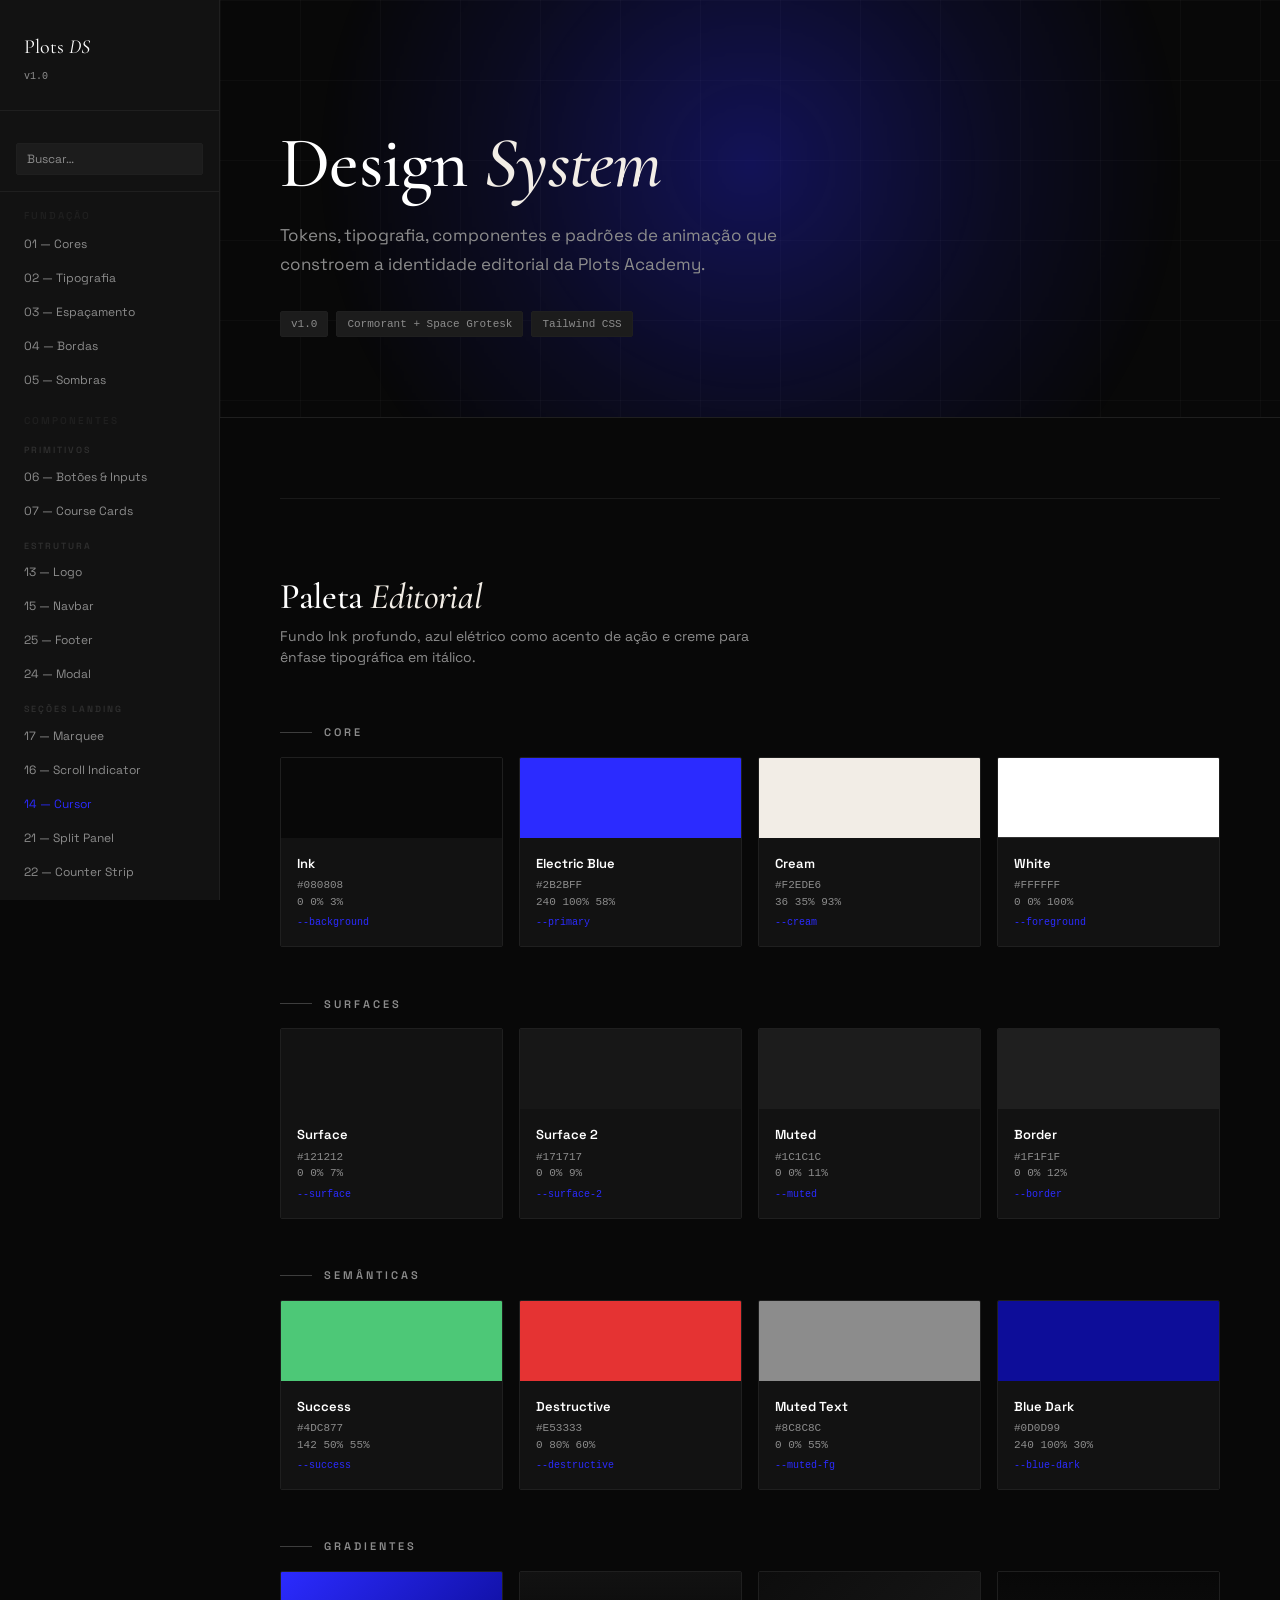
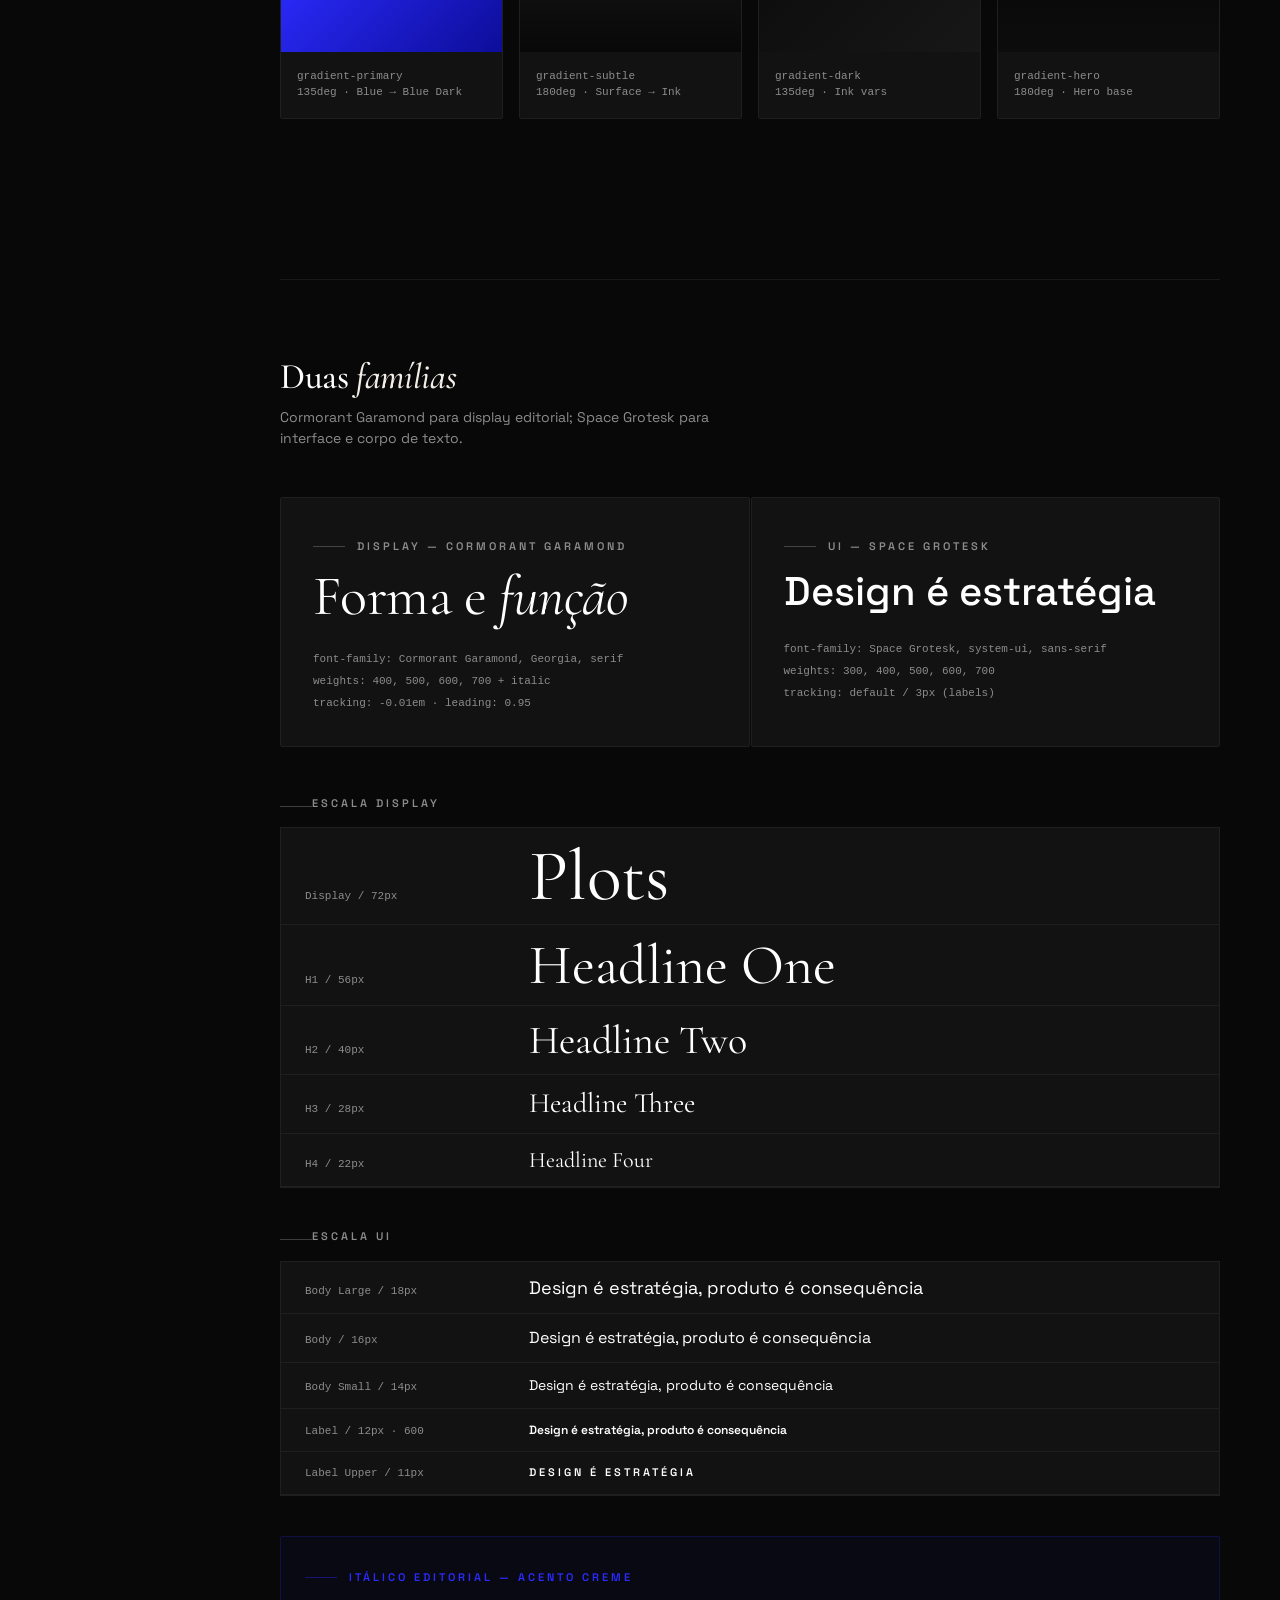
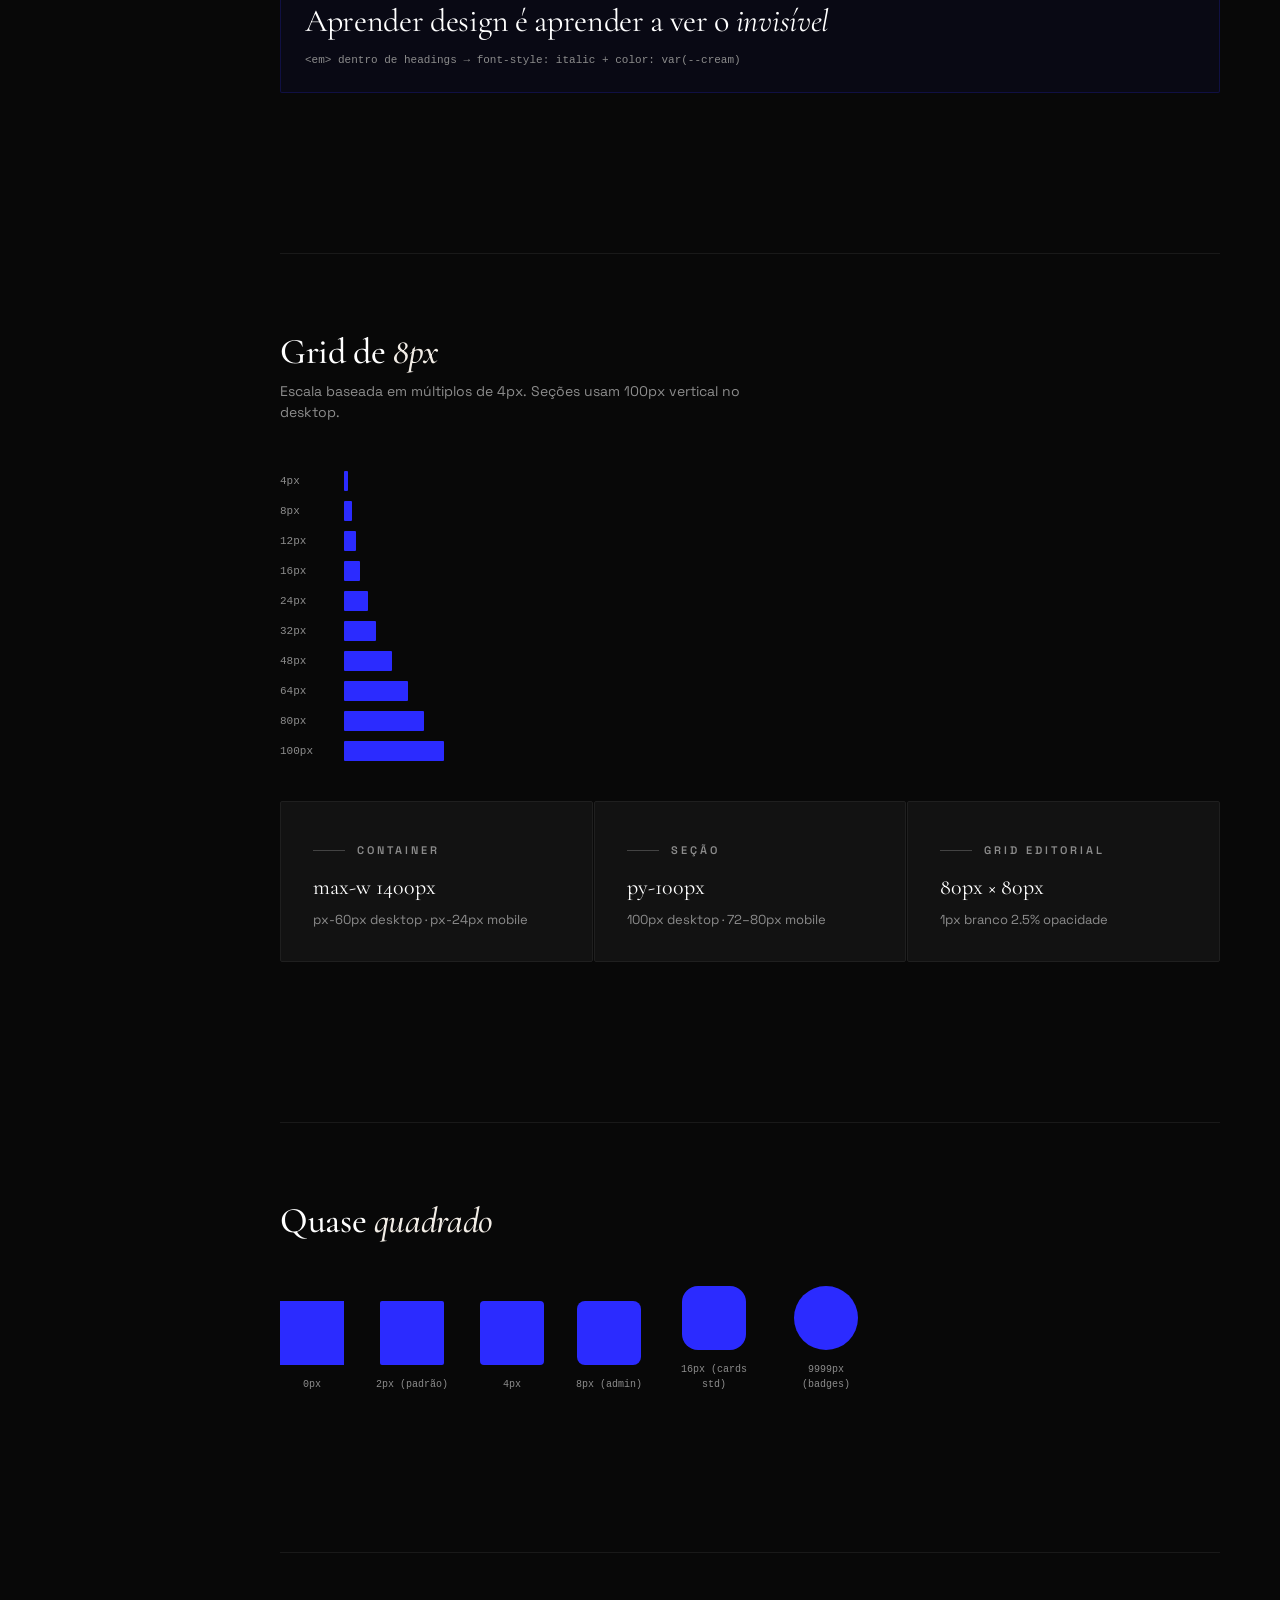
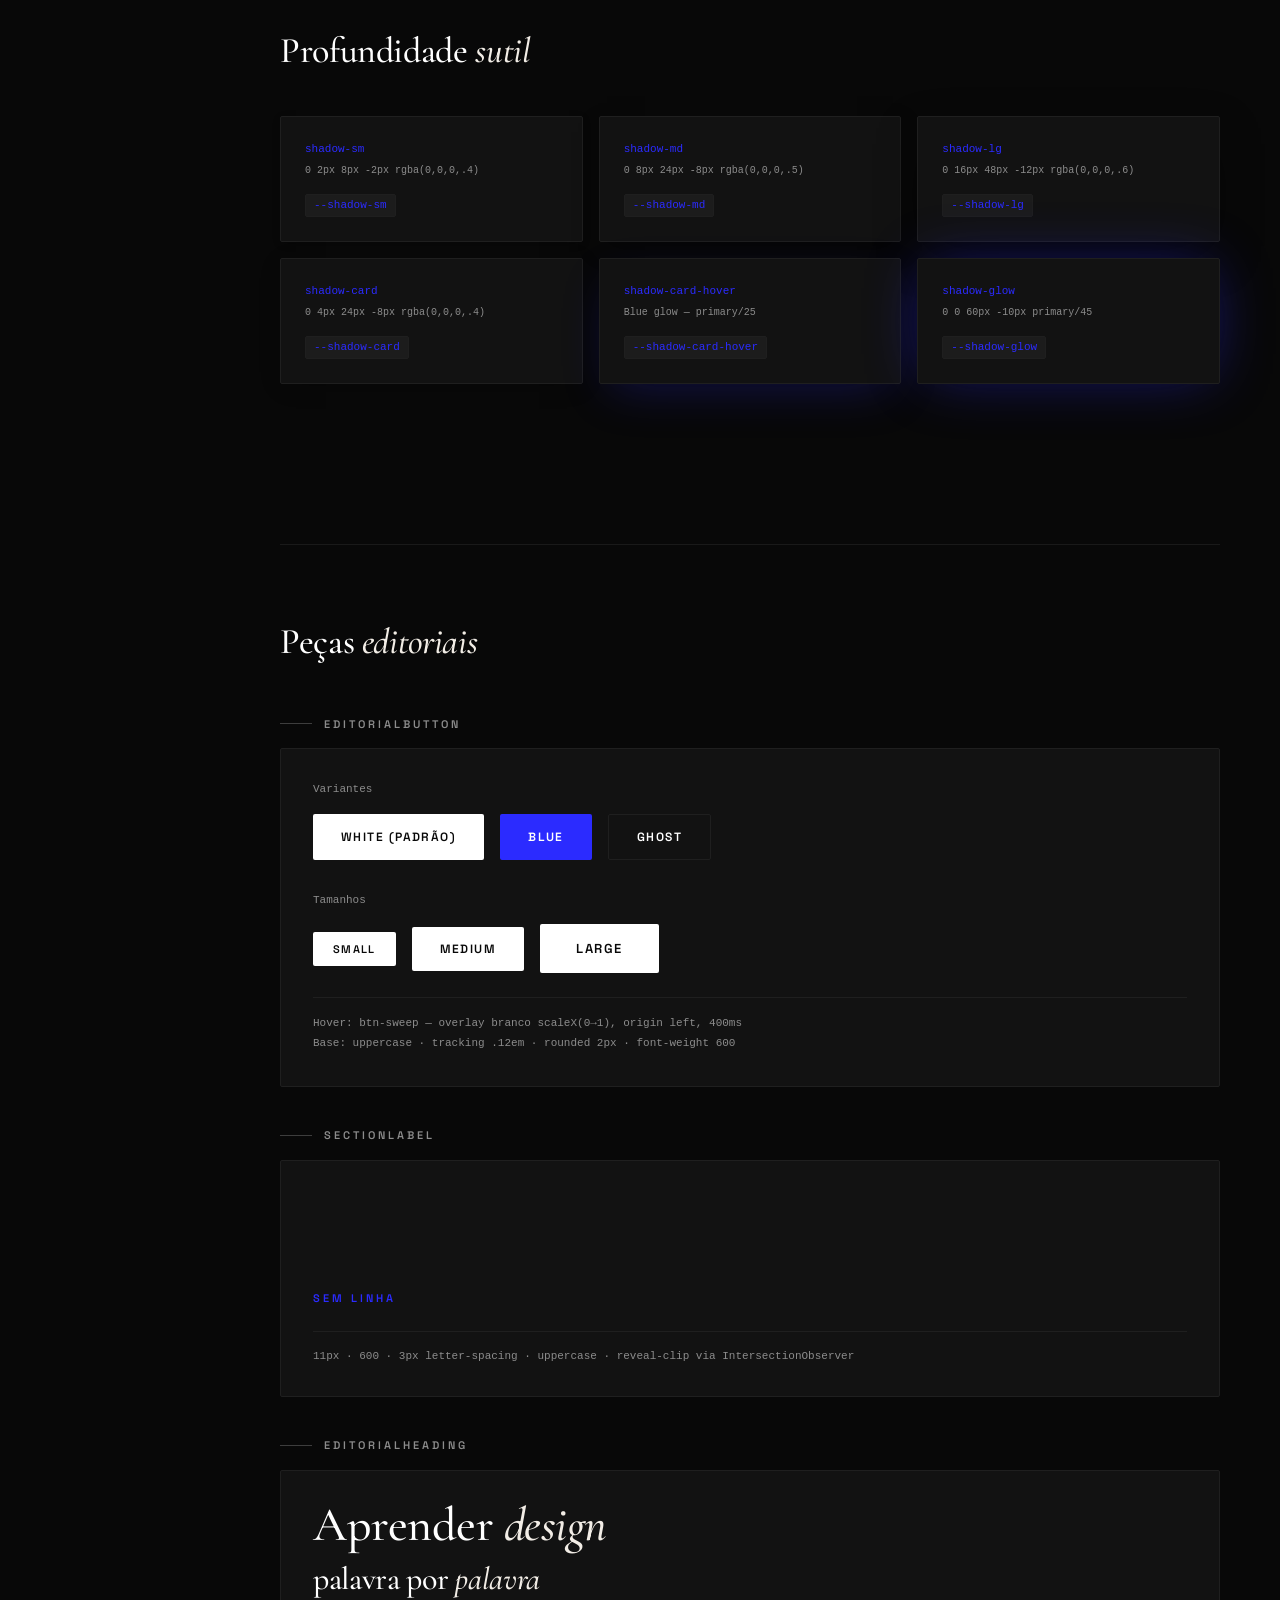
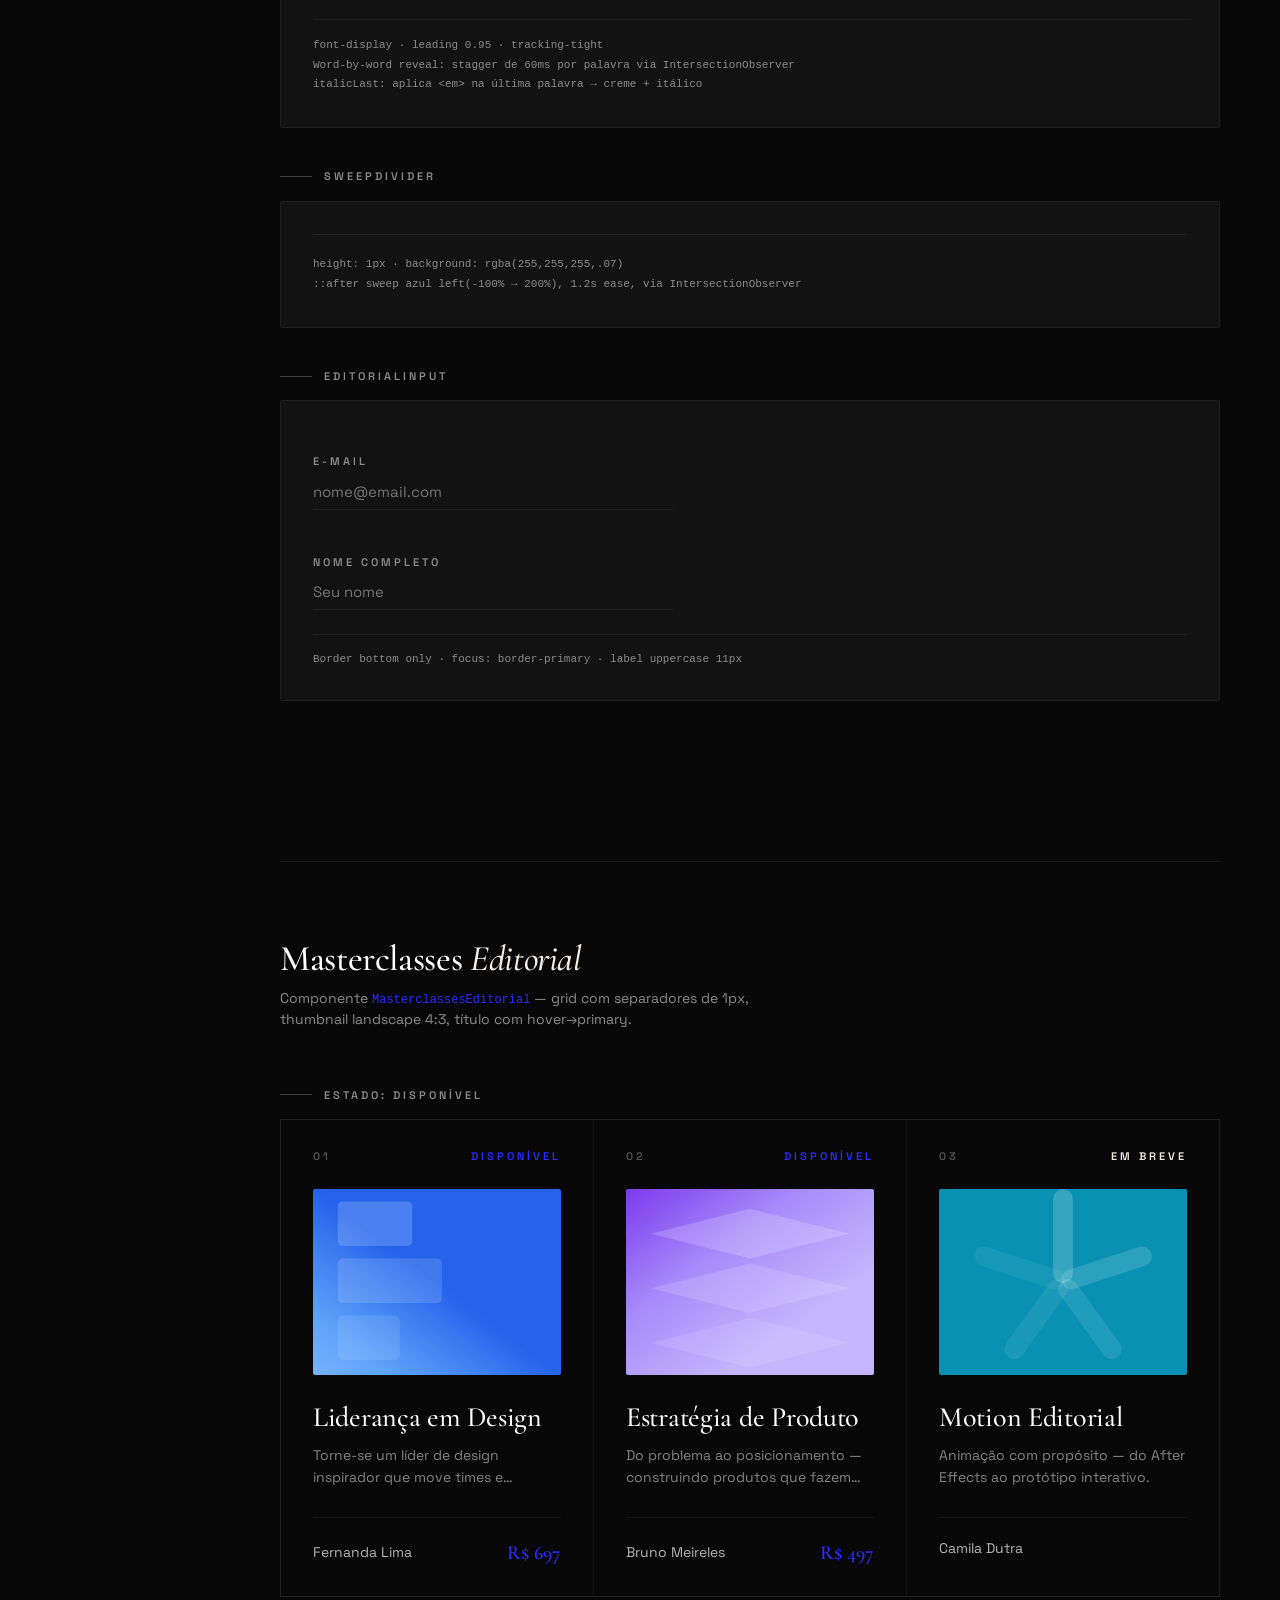
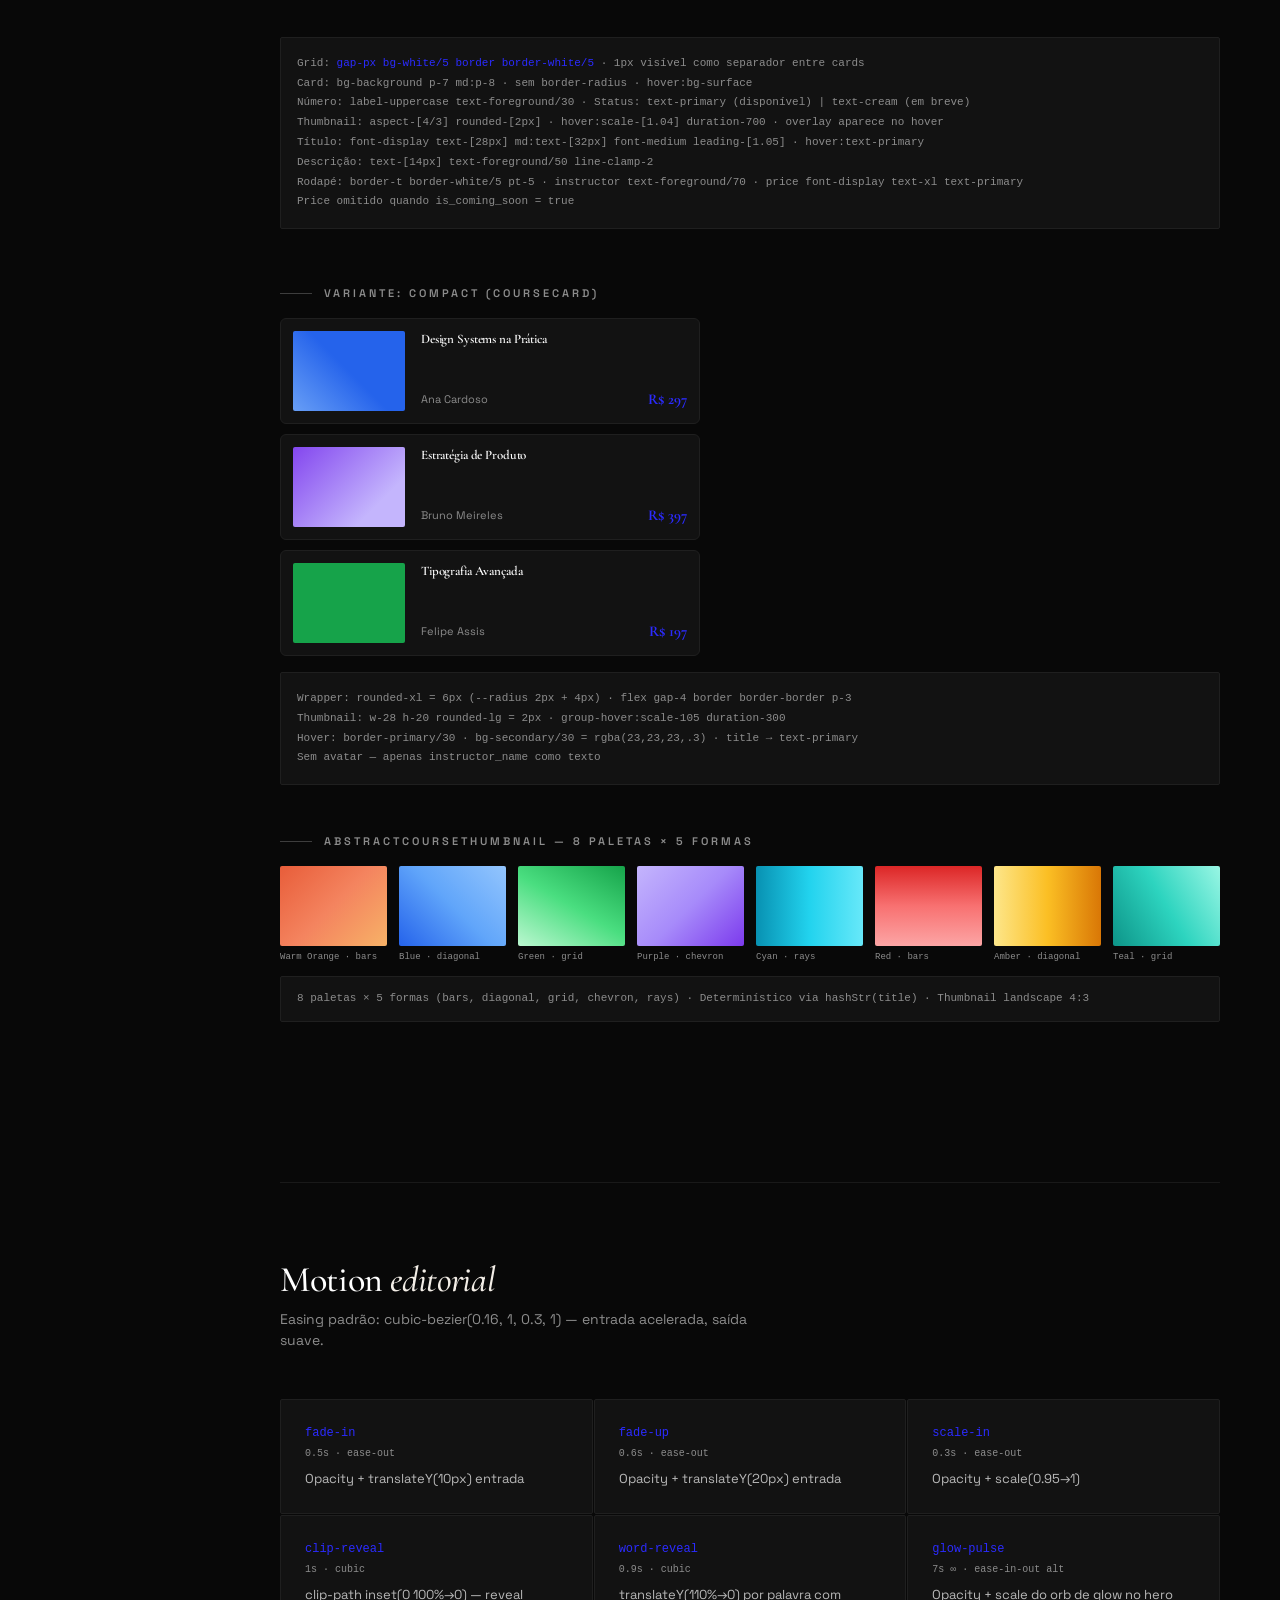
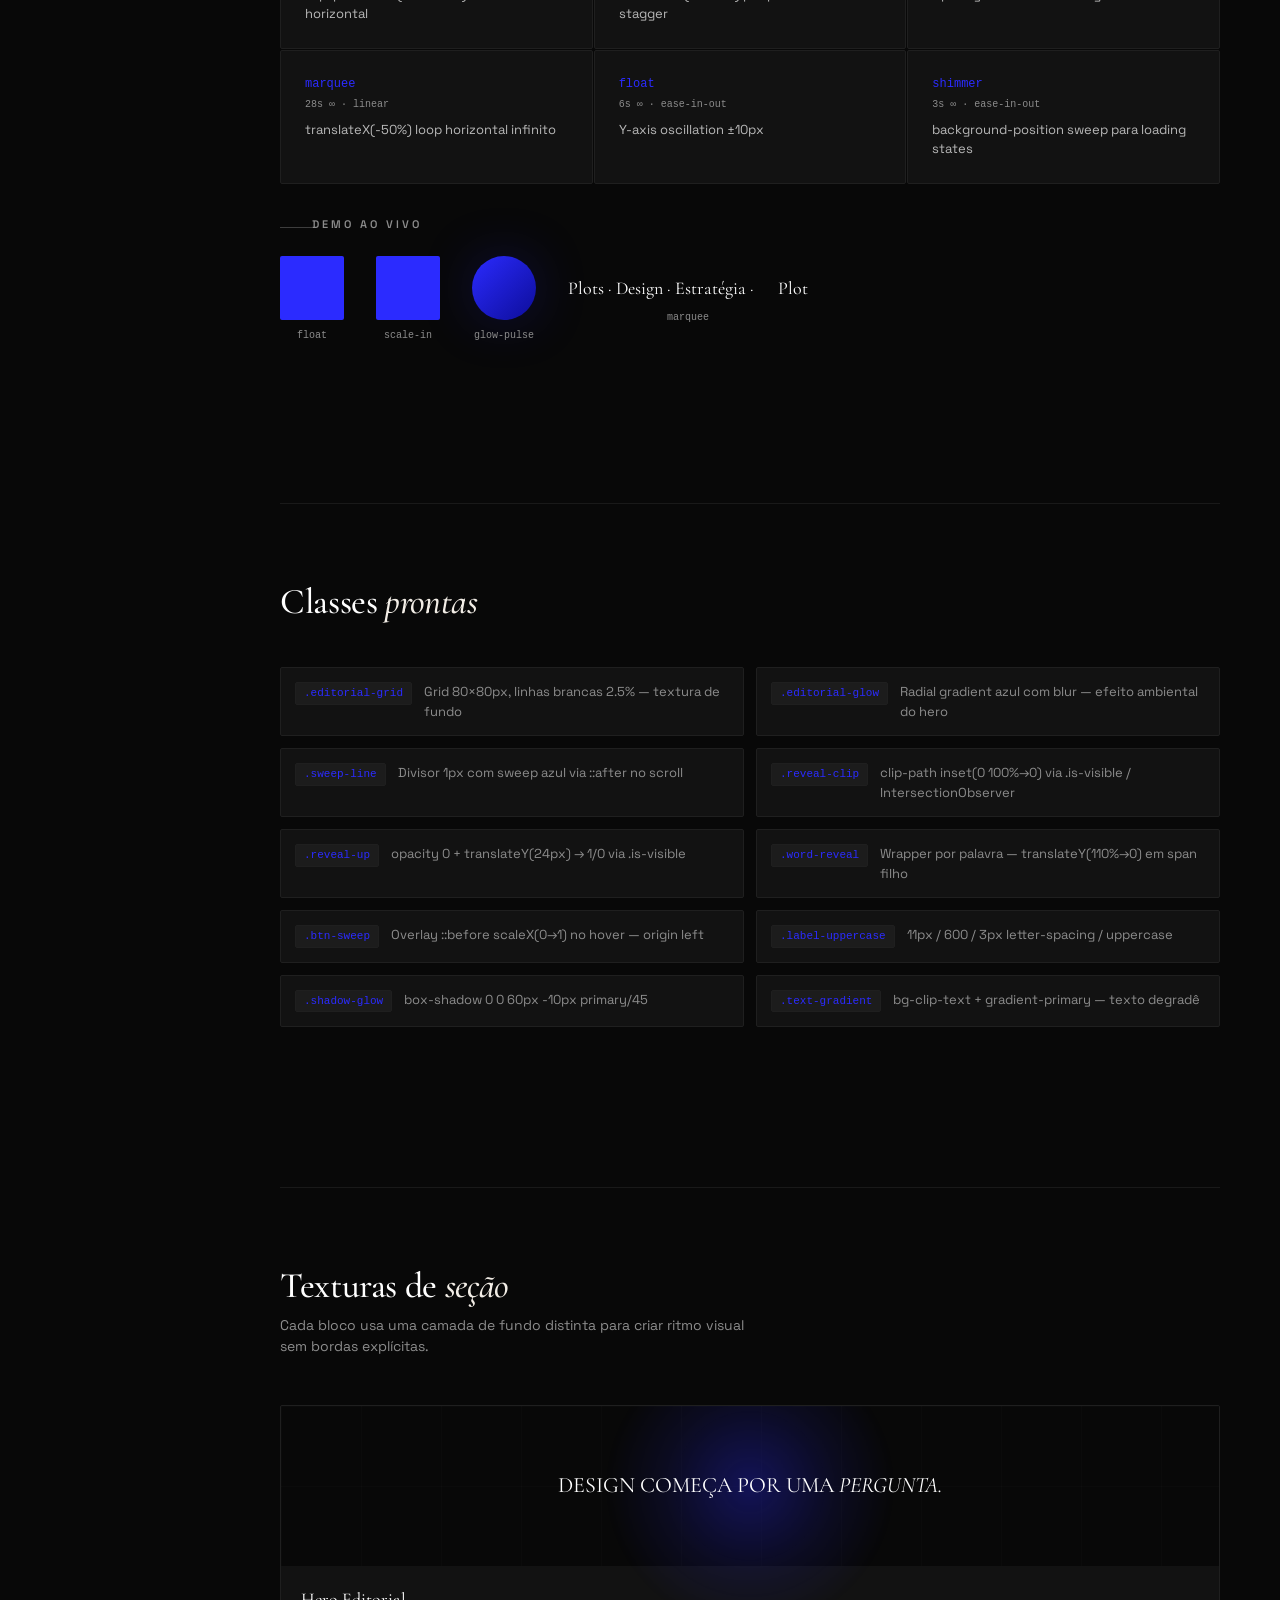
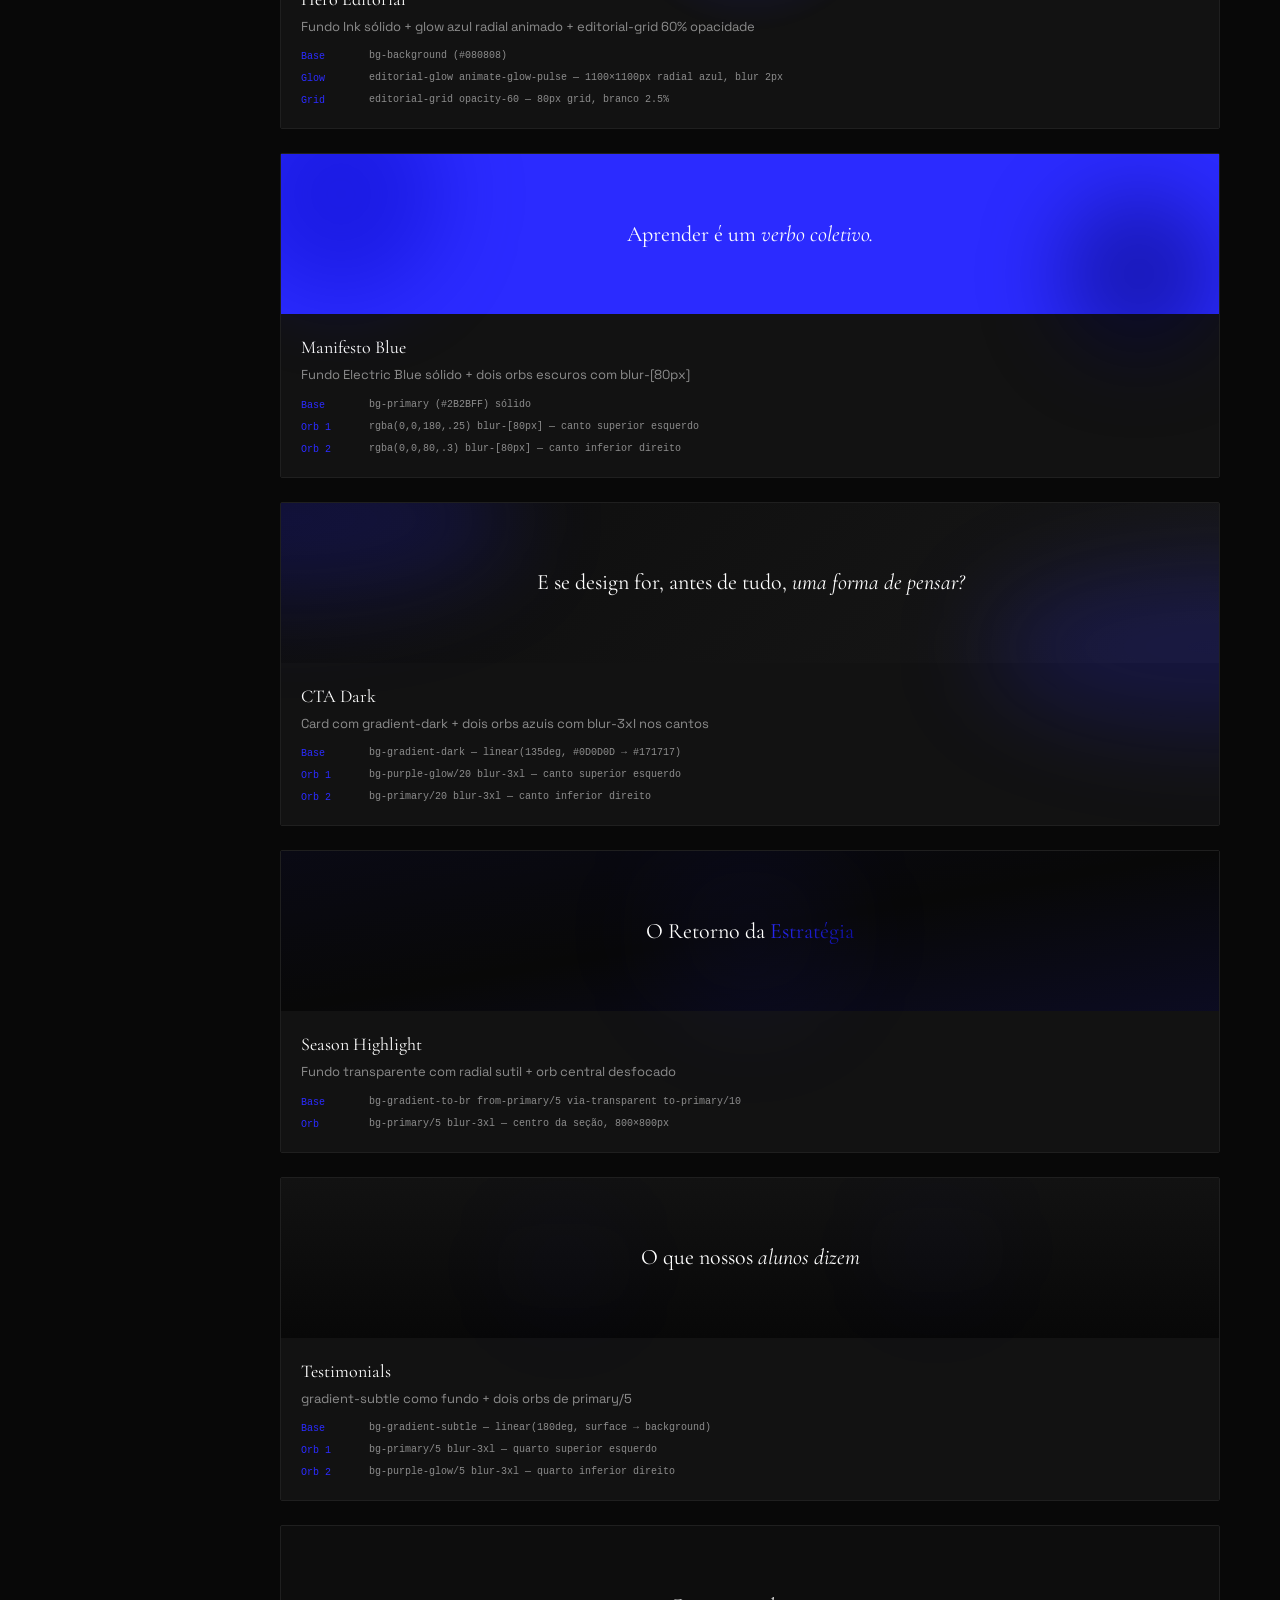
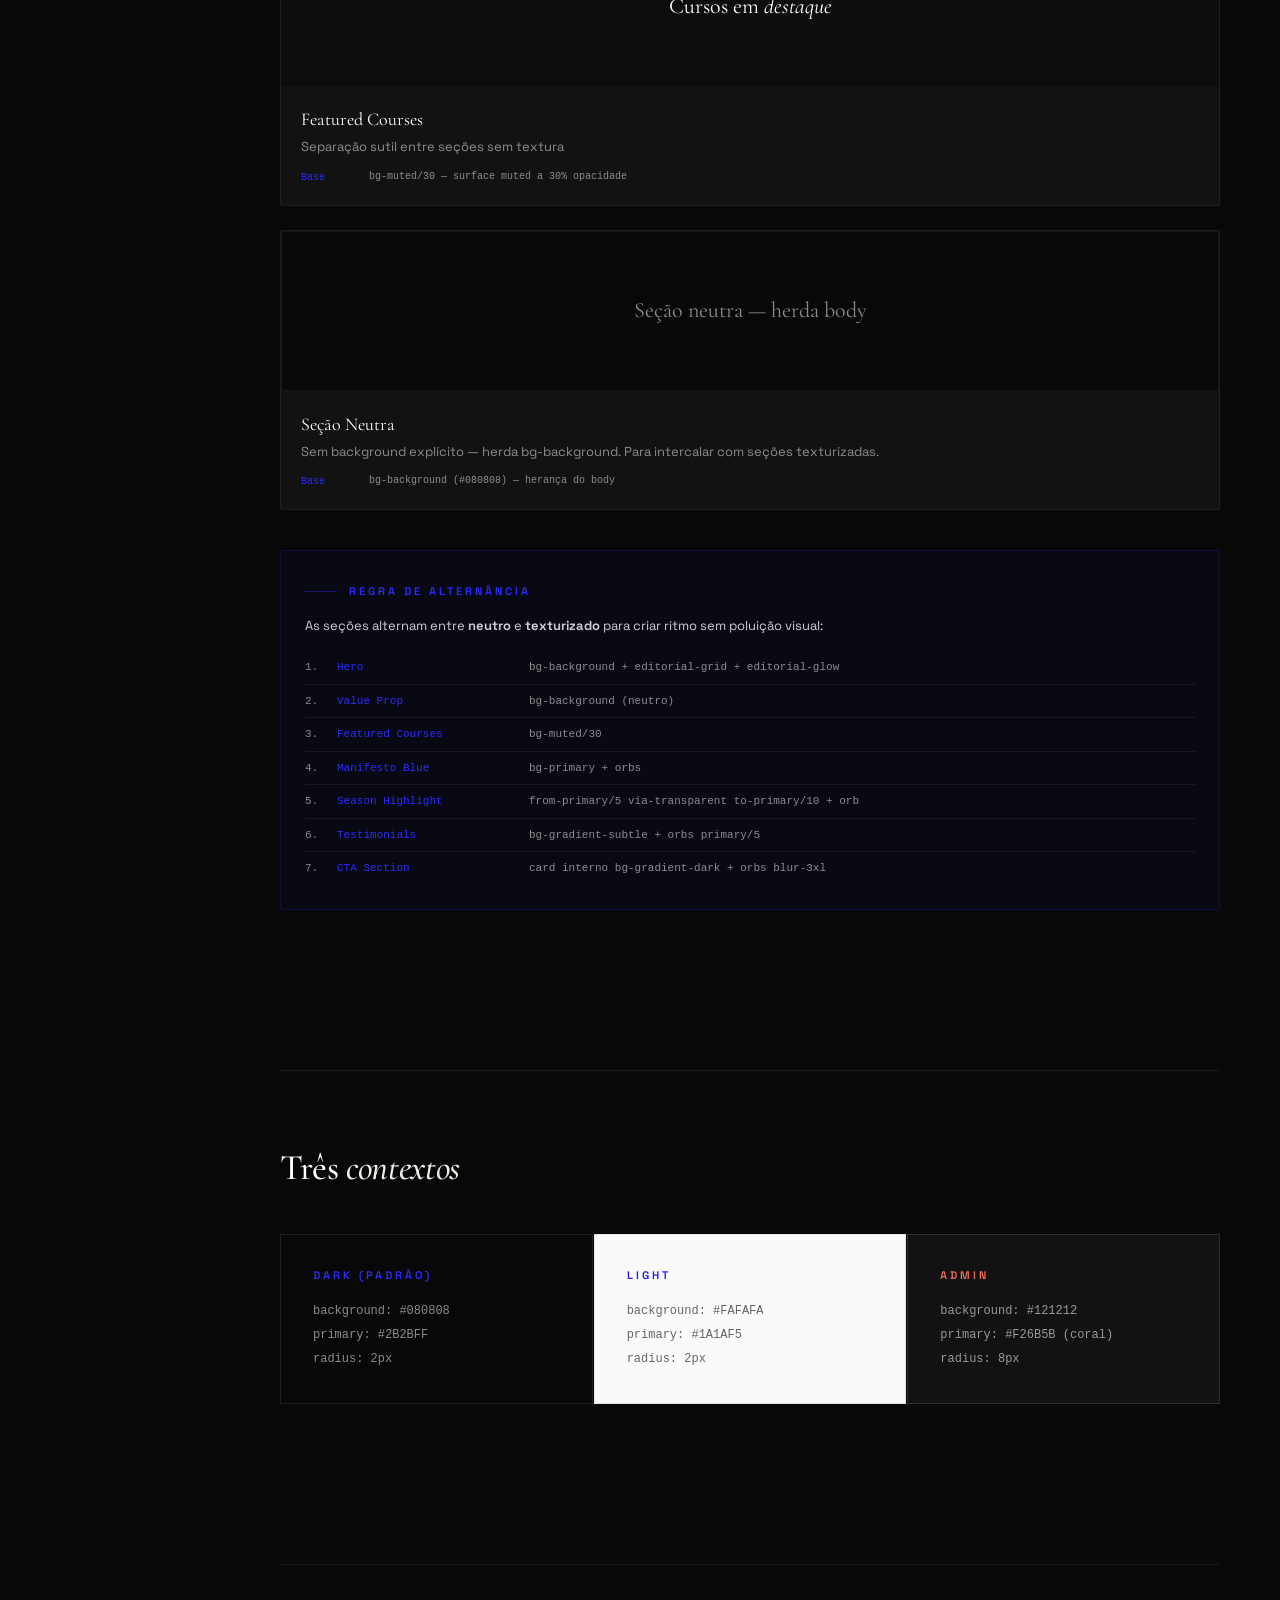
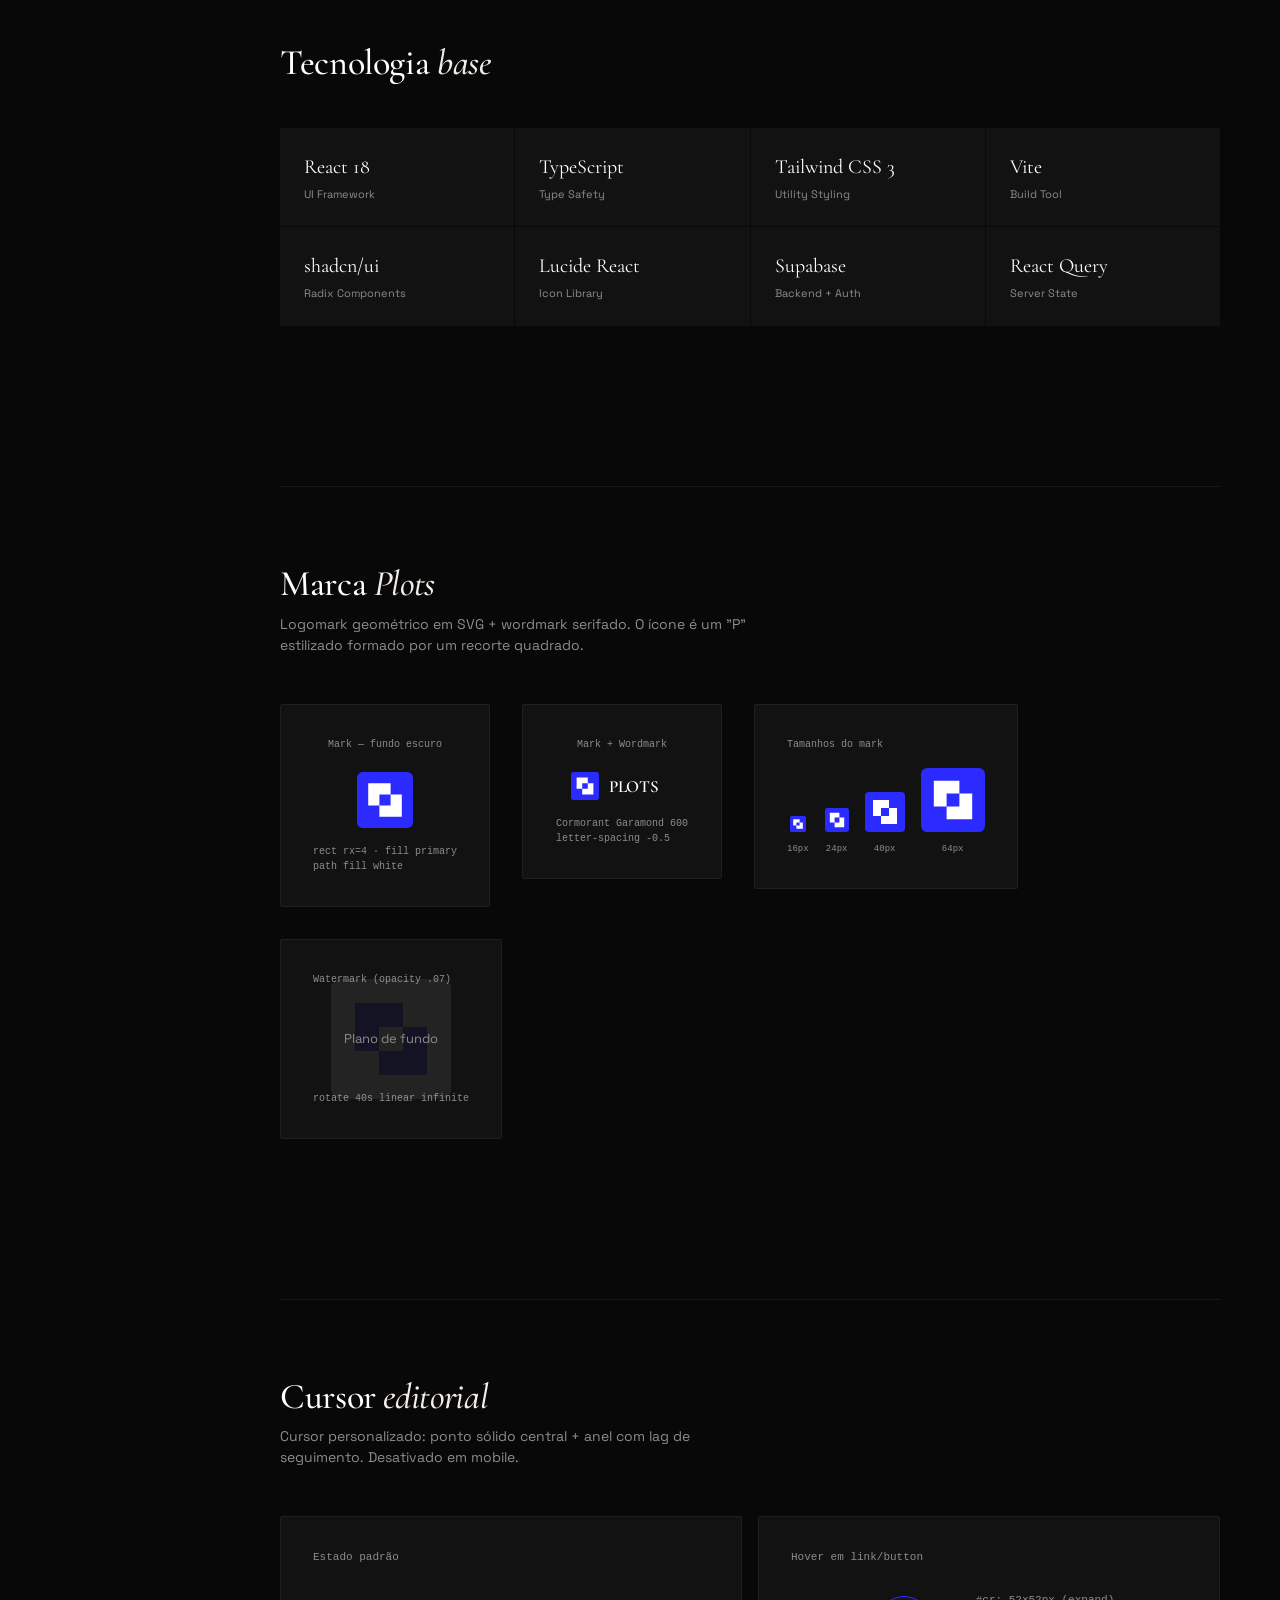
==== commit 33fbe54f: "fix(design-system): replace course card with MasterclassesEditorial component The screenshot showed " ====
--- a/public/design-system.html
+++ b/public/design-system.html
@@ -366,77 +366,102 @@
 .anim-card .anim-dur  { font-family:monospace; font-size:10px; color:var(--muted-fg); margin-bottom:8px; }
 .anim-card .anim-desc { font-size:13px; color:rgba(255,255,255,.7); }
 
-/* ── Course card ────────────────────────────────────────────────────────── */
-.course-card {
+/* ── Masterclass Editorial Card (MasterclassesEditorial) ───────────────── */
+.mc-grid {
+  display:grid;
+  gap:1px;
+  border:1px solid rgba(255,255,255,.05);
+  background:rgba(255,255,255,.05);
+  grid-template-columns:repeat(3,1fr);
+}
+@media (max-width:900px) { .mc-grid { grid-template-columns:1fr 1fr; } }
+@media (max-width:560px) { .mc-grid { grid-template-columns:1fr; } }
+
+.mc-card {
   display:flex; flex-direction:column;
-  border-radius:10px;
+  background:var(--background);
+  padding:28px 32px;
+  text-decoration:none; color:inherit;
+  transition:background .25s;
+  cursor:pointer;
+}
+.mc-card:hover { background:var(--surface); }
+
+.mc-card .mc-top {
+  display:flex; align-items:flex-start; justify-content:space-between;
+}
+.mc-card .mc-num {
+  font-family:'Space Grotesk',sans-serif;
+  font-size:11px; font-weight:600;
+  letter-spacing:3px; text-transform:uppercase;
+  color:rgba(255,255,255,.3);
+}
+.mc-card .mc-available {
+  font-family:'Space Grotesk',sans-serif;
+  font-size:11px; font-weight:600;
+  letter-spacing:3px; text-transform:uppercase;
+  color:var(--primary);
+}
+.mc-card .mc-soon {
+  font-family:'Space Grotesk',sans-serif;
+  font-size:11px; font-weight:600;
+  letter-spacing:3px; text-transform:uppercase;
+  color:var(--cream);
+}
+
+.mc-card .mc-thumb {
+  position:relative;
+  margin-top:24px;
+  aspect-ratio:4/3;
   overflow:hidden;
-  background:var(--surface);
-  border:1px solid var(--border);
-  transition:border-color .3s, box-shadow .3s;
-  text-decoration:none; color:inherit;
-}
-.course-card:hover {
-  border-color:rgba(43,43,255,.2);
-  box-shadow:0 20px 25px -5px rgba(0,0,0,.4), 0 8px 10px -6px rgba(0,0,0,.3);
-}
-.course-card .thumb {
-  position:relative;
-  aspect-ratio:3/4;
-  overflow:hidden;
-  flex-shrink:0;
-}
-.course-card .thumb svg,
-.course-card .thumb img {
+  border-radius:2px;
+}
+.mc-card .mc-thumb img,
+.mc-card .mc-thumb svg {
   position:absolute; inset:0;
   width:100%; height:100%;
   object-fit:cover;
-  transition:transform 500ms var(--ease);
-}
-.course-card:hover .thumb svg,
-.course-card:hover .thumb img {
-  transform:scale(1.05);
-}
-.course-card .thumb .overlay {
+  transition:transform 700ms var(--ease);
+}
+.mc-card:hover .mc-thumb img,
+.mc-card:hover .mc-thumb svg { transform:scale(1.04); }
+.mc-card .mc-thumb .mc-overlay {
   position:absolute; inset:0;
-  background:linear-gradient(to top, rgba(0,0,0,.8) 0%, rgba(0,0,0,.3) 40%, transparent 100%);
-}
-.course-card .thumb .badges {
-  position:absolute; top:16px; left:16px;
-  display:flex; flex-wrap:wrap; gap:6px;
-}
-.badge {
-  display:inline-block;
-  padding:4px 12px;
-  border-radius:9999px;
-  font-size:11px; font-weight:600;
-}
-.badge-blue   { background:var(--primary); color:#fff; }
-.badge-amber  { background:#F59E0B; color:#fff; }
-.badge-red    { background:var(--destructive); color:#fff; }
-.badge-glass  { background:rgba(255,255,255,.15); color:#fff; backdrop-filter:blur(4px); }
-.course-card .thumb .title-overlay {
-  position:absolute; bottom:0; left:0; right:0;
-  padding:20px;
-}
-.course-card .thumb .title-overlay h3 {
-  font-size:20px; font-weight:700; color:#fff;
-  text-shadow:0 2px 8px rgba(0,0,0,.6);
-  line-height:1.2;
-}
-.course-card .body { padding:20px; display:flex; flex-direction:column; gap:8px; flex:1; }
-.course-card .instructor { display:flex; align-items:center; gap:8px; font-size:14px; font-weight:500; }
-.course-card .instructor .avatar {
-  width:24px; height:24px; border-radius:50%;
-  overflow:hidden; flex-shrink:0;
-  object-fit:cover;
-}
-.course-card .description { font-size:13px; color:var(--muted-fg); line-height:1.5; display:-webkit-box; -webkit-line-clamp:2; -webkit-box-orient:vertical; overflow:hidden; }
-.course-card .duration { display:flex; align-items:center; gap:6px; font-size:13px; color:var(--muted-fg); }
-.course-card .price-row { margin-top:auto; padding-top:12px; display:flex; align-items:flex-end; justify-content:space-between; }
-.course-card .price { font-family:'Cormorant Garamond',serif; font-size:20px; font-weight:700; color:var(--primary); }
-.course-card .price-old { font-size:11px; color:var(--muted-fg); text-decoration:line-through; margin-bottom:2px; }
-.course-card .price-coming { font-family:'Cormorant Garamond',serif; font-size:18px; font-weight:700; color:#F59E0B; }
+  background:linear-gradient(to top, rgba(8,8,8,.4) 0%, transparent 100%);
+  opacity:0; transition:opacity .3s;
+}
+.mc-card:hover .mc-thumb .mc-overlay { opacity:1; }
+
+.mc-card .mc-title {
+  margin-top:28px;
+  font-family:'Cormorant Garamond',serif;
+  font-size:28px; font-weight:500;
+  line-height:1.05; letter-spacing:-.01em;
+  color:#fff;
+  transition:color .2s;
+}
+.mc-card:hover .mc-title { color:var(--primary); }
+
+.mc-card .mc-desc {
+  margin-top:12px;
+  font-size:14px; line-height:1.6;
+  color:rgba(255,255,255,.5);
+  display:-webkit-box;
+  -webkit-line-clamp:2; -webkit-box-orient:vertical; overflow:hidden;
+}
+
+.mc-card .mc-bottom {
+  margin-top:28px;
+  display:flex; align-items:center; justify-content:space-between;
+  border-top:1px solid rgba(255,255,255,.05);
+  padding-top:20px;
+}
+.mc-card .mc-instructor { font-size:14px; color:rgba(255,255,255,.7); }
+.mc-card .mc-price {
+  font-family:'Cormorant Garamond',serif;
+  font-size:20px; font-weight:600;
+  color:var(--primary);
+}
 
 /* Compact card */
 .course-card-compact {
@@ -953,102 +978,101 @@
     <div class="sweep-line" style="margin-bottom:48px;"></div>
     <div class="section-header">
       <span class="label-upper reveal-clip"><span class="line"></span>07 — Course Cards</span>
-      <h2>Variantes de <em>card</em></h2>
-      <p>Thumbnail abstrato gerado proceduralmente a partir do título quando não há imagem.</p>
-    </div>
-
-    <!-- Default variant -->
-    <p class="label-upper muted" style="margin-bottom:16px;"><span class="line"></span>Variante: default</p>
-    <div style="display:grid;grid-template-columns:repeat(3,1fr);gap:24px;margin-bottom:16px;">
-
-      <!-- Card 1: Novo + Desconto -->
-      <a class="course-card" href="#">
-        <div class="thumb">
-          <svg viewBox="0 0 100 100" preserveAspectRatio="xMidYMid slice">
-            <defs><linearGradient id="g1" gradientTransform="rotate(135)"><stop offset="0%" stop-color="#2563EB"/><stop offset="50%" stop-color="#60A5FA"/><stop offset="100%" stop-color="#93C5FD"/></linearGradient></defs>
-            <rect width="100" height="100" fill="url(#g1)"/>
-            <rect x="10" y="5" width="30" height="22" rx="2" fill="white" opacity=".18"/>
-            <rect x="10" y="32" width="40" height="22" rx="2" fill="white" opacity=".14"/>
-            <rect x="10" y="59" width="25" height="22" rx="2" fill="white" opacity=".10"/>
-            <rect x="10" y="86" width="35" height="22" rx="2" fill="white" opacity=".08"/>
+      <h2>Masterclasses <em>Editorial</em></h2>
+      <p>Componente <code style="font-family:monospace;font-size:12px;color:var(--primary);">MasterclassesEditorial</code> — grid com separadores de 1px, thumbnail landscape 4:3, título com hover→primary.</p>
+    </div>
+
+    <!-- Editorial grid card -->
+    <p class="label-upper muted" style="margin-bottom:16px;"><span class="line"></span>Estado: Disponível</p>
+    <div class="mc-grid" style="margin-bottom:40px;">
+
+      <!-- Card 1 — disponível -->
+      <a class="mc-card" href="#">
+        <div class="mc-top">
+          <span class="mc-num">01</span>
+          <span class="mc-available">Disponível</span>
+        </div>
+        <div class="mc-thumb">
+          <svg viewBox="0 0 100 75" preserveAspectRatio="xMidYMid slice">
+            <defs><linearGradient id="mc1" gradientTransform="rotate(135)"><stop offset="0%" stop-color="#2563EB"/><stop offset="50%" stop-color="#60A5FA"/><stop offset="100%" stop-color="#93C5FD"/></linearGradient></defs>
+            <rect width="100" height="75" fill="url(#mc1)"/>
+            <rect x="10" y="5" width="30" height="18" rx="2" fill="white" opacity=".18"/>
+            <rect x="10" y="28" width="42" height="18" rx="2" fill="white" opacity=".14"/>
+            <rect x="10" y="51" width="25" height="18" rx="2" fill="white" opacity=".10"/>
           </svg>
-          <div class="overlay"></div>
-          <div class="badges">
-            <span class="badge badge-blue">Novo</span>
-            <span class="badge badge-red">-40%</span>
-            <span class="badge badge-glass">Intermediário</span>
-          </div>
-          <div class="title-overlay"><h3>Design Systems na Prática</h3></div>
-        </div>
-        <div class="body">
-          <div class="instructor"><img class="avatar" src="https://i.pravatar.cc/24?img=47" alt="Ana Cardoso" />Ana Cardoso</div>
-          <p class="description">Como construir e manter um design system que escala com o produto.</p>
-          <div class="duration"><svg width="14" height="14" viewBox="0 0 24 24" fill="none" stroke="currentColor" stroke-width="2"><circle cx="12" cy="12" r="10"/><polyline points="12 6 12 12 16 14"/></svg>12h de conteúdo</div>
-          <div class="price-row">
-            <div><div class="price-old">R$ 497</div><div class="price">R$ 297</div></div>
-          </div>
+          <div class="mc-overlay"></div>
+        </div>
+        <p class="mc-title">Liderança em Design</p>
+        <p class="mc-desc">Torne-se um líder de design inspirador que move times e produto.</p>
+        <div class="mc-bottom">
+          <span class="mc-instructor">Fernanda Lima</span>
+          <span class="mc-price">R$ 697</span>
         </div>
       </a>
 
-      <!-- Card 2: Featured, sem desconto -->
-      <a class="course-card" href="#">
-        <div class="thumb">
-          <svg viewBox="0 0 100 100" preserveAspectRatio="xMidYMid slice">
-            <defs><linearGradient id="g2" gradientTransform="rotate(45)"><stop offset="0%" stop-color="#7C3AED"/><stop offset="50%" stop-color="#A78BFA"/><stop offset="100%" stop-color="#C4B5FD"/></linearGradient></defs>
-            <rect width="100" height="100" fill="url(#g2)"/>
-            <polygon points="10,25 50,13 90,25 50,37" fill="white" opacity=".18"/>
-            <polygon points="10,50 50,38 90,50 50,62" fill="white" opacity=".14"/>
-            <polygon points="10,75 50,63 90,75 50,87" fill="white" opacity=".10"/>
+      <!-- Card 2 — disponível -->
+      <a class="mc-card" href="#">
+        <div class="mc-top">
+          <span class="mc-num">02</span>
+          <span class="mc-available">Disponível</span>
+        </div>
+        <div class="mc-thumb">
+          <svg viewBox="0 0 100 75" preserveAspectRatio="xMidYMid slice">
+            <defs><linearGradient id="mc2" gradientTransform="rotate(45)"><stop offset="0%" stop-color="#7C3AED"/><stop offset="50%" stop-color="#A78BFA"/><stop offset="100%" stop-color="#C4B5FD"/></linearGradient></defs>
+            <rect width="100" height="75" fill="url(#mc2)"/>
+            <polygon points="10,18 50,8 90,18 50,28" fill="white" opacity=".18"/>
+            <polygon points="10,40 50,30 90,40 50,50" fill="white" opacity=".14"/>
+            <polygon points="10,62 50,52 90,62 50,72" fill="white" opacity=".10"/>
           </svg>
-          <div class="overlay"></div>
-          <div class="badges"><span class="badge badge-glass">Avançado</span></div>
-          <div class="title-overlay"><h3>Estratégia de Produto</h3></div>
-        </div>
-        <div class="body">
-          <div class="instructor"><img class="avatar" src="https://i.pravatar.cc/24?img=12" alt="Bruno Meireles" />Bruno Meireles</div>
-          <p class="description">Do problema ao posicionamento — construindo produtos que fazem sentido.</p>
-          <div class="duration"><svg width="14" height="14" viewBox="0 0 24 24" fill="none" stroke="currentColor" stroke-width="2"><circle cx="12" cy="12" r="10"/><polyline points="12 6 12 12 16 14"/></svg>8h de conteúdo</div>
-          <div class="price-row"><div><div class="price">R$ 397</div></div></div>
+          <div class="mc-overlay"></div>
+        </div>
+        <p class="mc-title">Estratégia de Produto</p>
+        <p class="mc-desc">Do problema ao posicionamento — construindo produtos que fazem sentido real.</p>
+        <div class="mc-bottom">
+          <span class="mc-instructor">Bruno Meireles</span>
+          <span class="mc-price">R$ 497</span>
         </div>
       </a>
 
-      <!-- Card 3: Em breve -->
-      <a class="course-card" href="#">
-        <div class="thumb">
-          <svg viewBox="0 0 100 100" preserveAspectRatio="xMidYMid slice">
-            <defs><linearGradient id="g3" gradientTransform="rotate(210)"><stop offset="0%" stop-color="#0891B2"/><stop offset="50%" stop-color="#22D3EE"/><stop offset="100%" stop-color="#67E8F9"/></linearGradient></defs>
-            <rect width="100" height="100" fill="url(#g3)"/>
-            <rect x="46" y="0" width="8" height="50" rx="4" fill="white" opacity=".18" transform="rotate(0 50 50)"/>
-            <rect x="46" y="0" width="8" height="50" rx="4" fill="white" opacity=".15" transform="rotate(72 50 50)"/>
-            <rect x="46" y="0" width="8" height="50" rx="4" fill="white" opacity=".12" transform="rotate(144 50 50)"/>
-            <rect x="46" y="0" width="8" height="50" rx="4" fill="white" opacity=".10" transform="rotate(216 50 50)"/>
-            <rect x="46" y="0" width="8" height="50" rx="4" fill="white" opacity=".08" transform="rotate(288 50 50)"/>
+      <!-- Card 3 — em breve -->
+      <a class="mc-card" href="#">
+        <div class="mc-top">
+          <span class="mc-num">03</span>
+          <span class="mc-soon">Em breve</span>
+        </div>
+        <div class="mc-thumb">
+          <svg viewBox="0 0 100 75" preserveAspectRatio="xMidYMid slice">
+            <defs><linearGradient id="mc3" gradientTransform="rotate(210)"><stop offset="0%" stop-color="#0891B2"/><stop offset="50%" stop-color="#22D3EE"/><stop offset="100%" stop-color="#67E8F9"/></linearGradient></defs>
+            <rect width="100" height="75" fill="url(#mc3)"/>
+            <rect x="46" y="0" width="8" height="38" rx="4" fill="white" opacity=".18" transform="rotate(0 50 37.5)"/>
+            <rect x="46" y="0" width="8" height="38" rx="4" fill="white" opacity=".14" transform="rotate(72 50 37.5)"/>
+            <rect x="46" y="0" width="8" height="38" rx="4" fill="white" opacity=".10" transform="rotate(144 50 37.5)"/>
+            <rect x="46" y="0" width="8" height="38" rx="4" fill="white" opacity=".08" transform="rotate(216 50 37.5)"/>
+            <rect x="46" y="0" width="8" height="38" rx="4" fill="white" opacity=".06" transform="rotate(288 50 37.5)"/>
           </svg>
-          <div class="overlay"></div>
-          <div class="badges"><span class="badge badge-amber">Em Breve</span></div>
-          <div class="title-overlay"><h3>Motion Editorial</h3></div>
-        </div>
-        <div class="body">
-          <div class="instructor"><img class="avatar" src="https://i.pravatar.cc/24?img=32" alt="Camila Dutra" />Camila Dutra</div>
-          <p class="description">Animação com propósito — do After Effects ao protótipo interativo.</p>
-          <div class="duration"><svg width="14" height="14" viewBox="0 0 24 24" fill="none" stroke="currentColor" stroke-width="2"><circle cx="12" cy="12" r="10"/><polyline points="12 6 12 12 16 14"/></svg>10h de conteúdo</div>
-          <div class="price-row"><div class="price-coming">Em Breve</div></div>
+          <div class="mc-overlay"></div>
+        </div>
+        <p class="mc-title">Motion Editorial</p>
+        <p class="mc-desc">Animação com propósito — do After Effects ao protótipo interativo.</p>
+        <div class="mc-bottom">
+          <span class="mc-instructor">Camila Dutra</span>
         </div>
       </a>
     </div>
-    <div style="padding:16px;border:1px solid var(--border);background:var(--surface);border-radius:2px;font-family:monospace;font-size:11px;color:var(--muted-fg);line-height:1.8;margin-bottom:40px;">
-      <div>Wrapper: rounded-2xl = 10px (--radius 2px + 8px) · border border-border bg-card</div>
-      <div>hover: border-primary/20 · shadow-xl (dark only, sem glow azul)</div>
-      <div>Thumbnail: aspect-[3/4] overflow-hidden · group-hover:scale-105 duration-500</div>
-      <div>Overlay: bg-gradient-to-t from-black/80 via-black/30 to-transparent</div>
-      <div>Badges: rounded-full — azul (Novo), âmbar (Em Breve), vermelho (-X%), glass/blur (nível)</div>
-      <div>Avatar: &lt;img h-6 w-6 rounded-full object-cover&gt; — apenas quando instructor_avatar existe</div>
-      <div>Price "Em Breve": font-display text-lg font-bold text-amber-500 (substitui preço)</div>
-      <div>Grid: grid gap-6 md:grid-cols-2 lg:grid-cols-3</div>
-    </div>
-
-    <!-- Compact variant -->
-    <p class="label-upper muted" style="margin-bottom:16px;"><span class="line"></span>Variante: compact</p>
+
+    <div style="padding:16px;border:1px solid var(--border);background:var(--surface);border-radius:2px;font-family:monospace;font-size:11px;color:var(--muted-fg);line-height:1.8;margin-bottom:48px;">
+      <div>Grid: <span style="color:var(--primary)">gap-px bg-white/5 border border-white/5</span> · 1px visível como separador entre cards</div>
+      <div>Card: bg-background p-7 md:p-8 · sem border-radius · hover:bg-surface</div>
+      <div>Número: label-uppercase text-foreground/30 · Status: text-primary (disponível) | text-cream (em breve)</div>
+      <div>Thumbnail: aspect-[4/3] rounded-[2px] · hover:scale-[1.04] duration-700 · overlay aparece no hover</div>
+      <div>Título: font-display text-[28px] md:text-[32px] font-medium leading-[1.05] · hover:text-primary</div>
+      <div>Descrição: text-[14px] text-foreground/50 line-clamp-2</div>
+      <div>Rodapé: border-t border-white/5 pt-5 · instructor text-foreground/70 · price font-display text-xl text-primary</div>
+      <div>Price omitido quando is_coming_soon = true</div>
+    </div>
+
+    <!-- Compact variant (CourseCard) -->
+    <p class="label-upper muted" style="margin-bottom:16px;"><span class="line"></span>Variante: compact (CourseCard)</p>
     <div style="max-width:420px;display:flex;flex-direction:column;gap:10px;margin-bottom:16px;">
       <a class="course-card-compact" href="#">
         <div class="thumb">
@@ -1095,19 +1119,19 @@
     </div>
 
     <!-- AbstractCourseThumbnail palettes -->
-    <p class="label-upper muted" style="margin-bottom:16px;"><span class="line"></span>AbstractCourseThumbnail — 8 paletas geradas</p>
+    <p class="label-upper muted" style="margin-bottom:16px;"><span class="line"></span>AbstractCourseThumbnail — 8 paletas × 5 formas</p>
     <div class="grid-8">
-      <div><div style="aspect-ratio:3/4;border-radius:2px;overflow:hidden;background:linear-gradient(135deg,#E85D3A,#F4845F,#F7B267);"></div><p style="font-size:9px;color:var(--muted-fg);font-family:monospace;margin-top:6px;line-height:1.3;">Warm Orange · bars</p></div>
-      <div><div style="aspect-ratio:3/4;border-radius:2px;overflow:hidden;background:linear-gradient(45deg,#2563EB,#60A5FA,#93C5FD);"></div><p style="font-size:9px;color:var(--muted-fg);font-family:monospace;margin-top:6px;line-height:1.3;">Blue · diagonal</p></div>
-      <div><div style="aspect-ratio:3/4;border-radius:2px;overflow:hidden;background:linear-gradient(210deg,#16A34A,#4ADE80,#BBF7D0);"></div><p style="font-size:9px;color:var(--muted-fg);font-family:monospace;margin-top:6px;line-height:1.3;">Green · grid</p></div>
-      <div><div style="aspect-ratio:3/4;border-radius:2px;overflow:hidden;background:linear-gradient(315deg,#7C3AED,#A78BFA,#C4B5FD);"></div><p style="font-size:9px;color:var(--muted-fg);font-family:monospace;margin-top:6px;line-height:1.3;">Purple · chevron</p></div>
-      <div><div style="aspect-ratio:3/4;border-radius:2px;overflow:hidden;background:linear-gradient(90deg,#0891B2,#22D3EE,#67E8F9);"></div><p style="font-size:9px;color:var(--muted-fg);font-family:monospace;margin-top:6px;line-height:1.3;">Cyan · rays</p></div>
-      <div><div style="aspect-ratio:3/4;border-radius:2px;overflow:hidden;background:linear-gradient(180deg,#DC2626,#F87171,#FCA5A5);"></div><p style="font-size:9px;color:var(--muted-fg);font-family:monospace;margin-top:6px;line-height:1.3;">Red · bars</p></div>
-      <div><div style="aspect-ratio:3/4;border-radius:2px;overflow:hidden;background:linear-gradient(270deg,#D97706,#FBBF24,#FDE68A);"></div><p style="font-size:9px;color:var(--muted-fg);font-family:monospace;margin-top:6px;line-height:1.3;">Amber · diagonal</p></div>
-      <div><div style="aspect-ratio:3/4;border-radius:2px;overflow:hidden;background:linear-gradient(60deg,#0D9488,#2DD4BF,#99F6E4);"></div><p style="font-size:9px;color:var(--muted-fg);font-family:monospace;margin-top:6px;line-height:1.3;">Teal · grid</p></div>
+      <div><div style="aspect-ratio:4/3;border-radius:2px;overflow:hidden;background:linear-gradient(135deg,#E85D3A,#F4845F,#F7B267);"></div><p style="font-size:9px;color:var(--muted-fg);font-family:monospace;margin-top:6px;line-height:1.3;">Warm Orange · bars</p></div>
+      <div><div style="aspect-ratio:4/3;border-radius:2px;overflow:hidden;background:linear-gradient(45deg,#2563EB,#60A5FA,#93C5FD);"></div><p style="font-size:9px;color:var(--muted-fg);font-family:monospace;margin-top:6px;line-height:1.3;">Blue · diagonal</p></div>
+      <div><div style="aspect-ratio:4/3;border-radius:2px;overflow:hidden;background:linear-gradient(210deg,#16A34A,#4ADE80,#BBF7D0);"></div><p style="font-size:9px;color:var(--muted-fg);font-family:monospace;margin-top:6px;line-height:1.3;">Green · grid</p></div>
+      <div><div style="aspect-ratio:4/3;border-radius:2px;overflow:hidden;background:linear-gradient(315deg,#7C3AED,#A78BFA,#C4B5FD);"></div><p style="font-size:9px;color:var(--muted-fg);font-family:monospace;margin-top:6px;line-height:1.3;">Purple · chevron</p></div>
+      <div><div style="aspect-ratio:4/3;border-radius:2px;overflow:hidden;background:linear-gradient(90deg,#0891B2,#22D3EE,#67E8F9);"></div><p style="font-size:9px;color:var(--muted-fg);font-family:monospace;margin-top:6px;line-height:1.3;">Cyan · rays</p></div>
+      <div><div style="aspect-ratio:4/3;border-radius:2px;overflow:hidden;background:linear-gradient(180deg,#DC2626,#F87171,#FCA5A5);"></div><p style="font-size:9px;color:var(--muted-fg);font-family:monospace;margin-top:6px;line-height:1.3;">Red · bars</p></div>
+      <div><div style="aspect-ratio:4/3;border-radius:2px;overflow:hidden;background:linear-gradient(270deg,#D97706,#FBBF24,#FDE68A);"></div><p style="font-size:9px;color:var(--muted-fg);font-family:monospace;margin-top:6px;line-height:1.3;">Amber · diagonal</p></div>
+      <div><div style="aspect-ratio:4/3;border-radius:2px;overflow:hidden;background:linear-gradient(60deg,#0D9488,#2DD4BF,#99F6E4);"></div><p style="font-size:9px;color:var(--muted-fg);font-family:monospace;margin-top:6px;line-height:1.3;">Teal · grid</p></div>
     </div>
     <div style="margin-top:12px;padding:12px 16px;border:1px solid var(--border);background:var(--surface);border-radius:2px;font-family:monospace;font-size:11px;color:var(--muted-fg);line-height:1.8;">
-      8 paletas × 5 formas (bars, diagonal, grid, chevron, rays) · Determinístico via hashStr(title)
+      8 paletas × 5 formas (bars, diagonal, grid, chevron, rays) · Determinístico via hashStr(title) · Thumbnail landscape 4:3
     </div>
   </div>
 </section>
